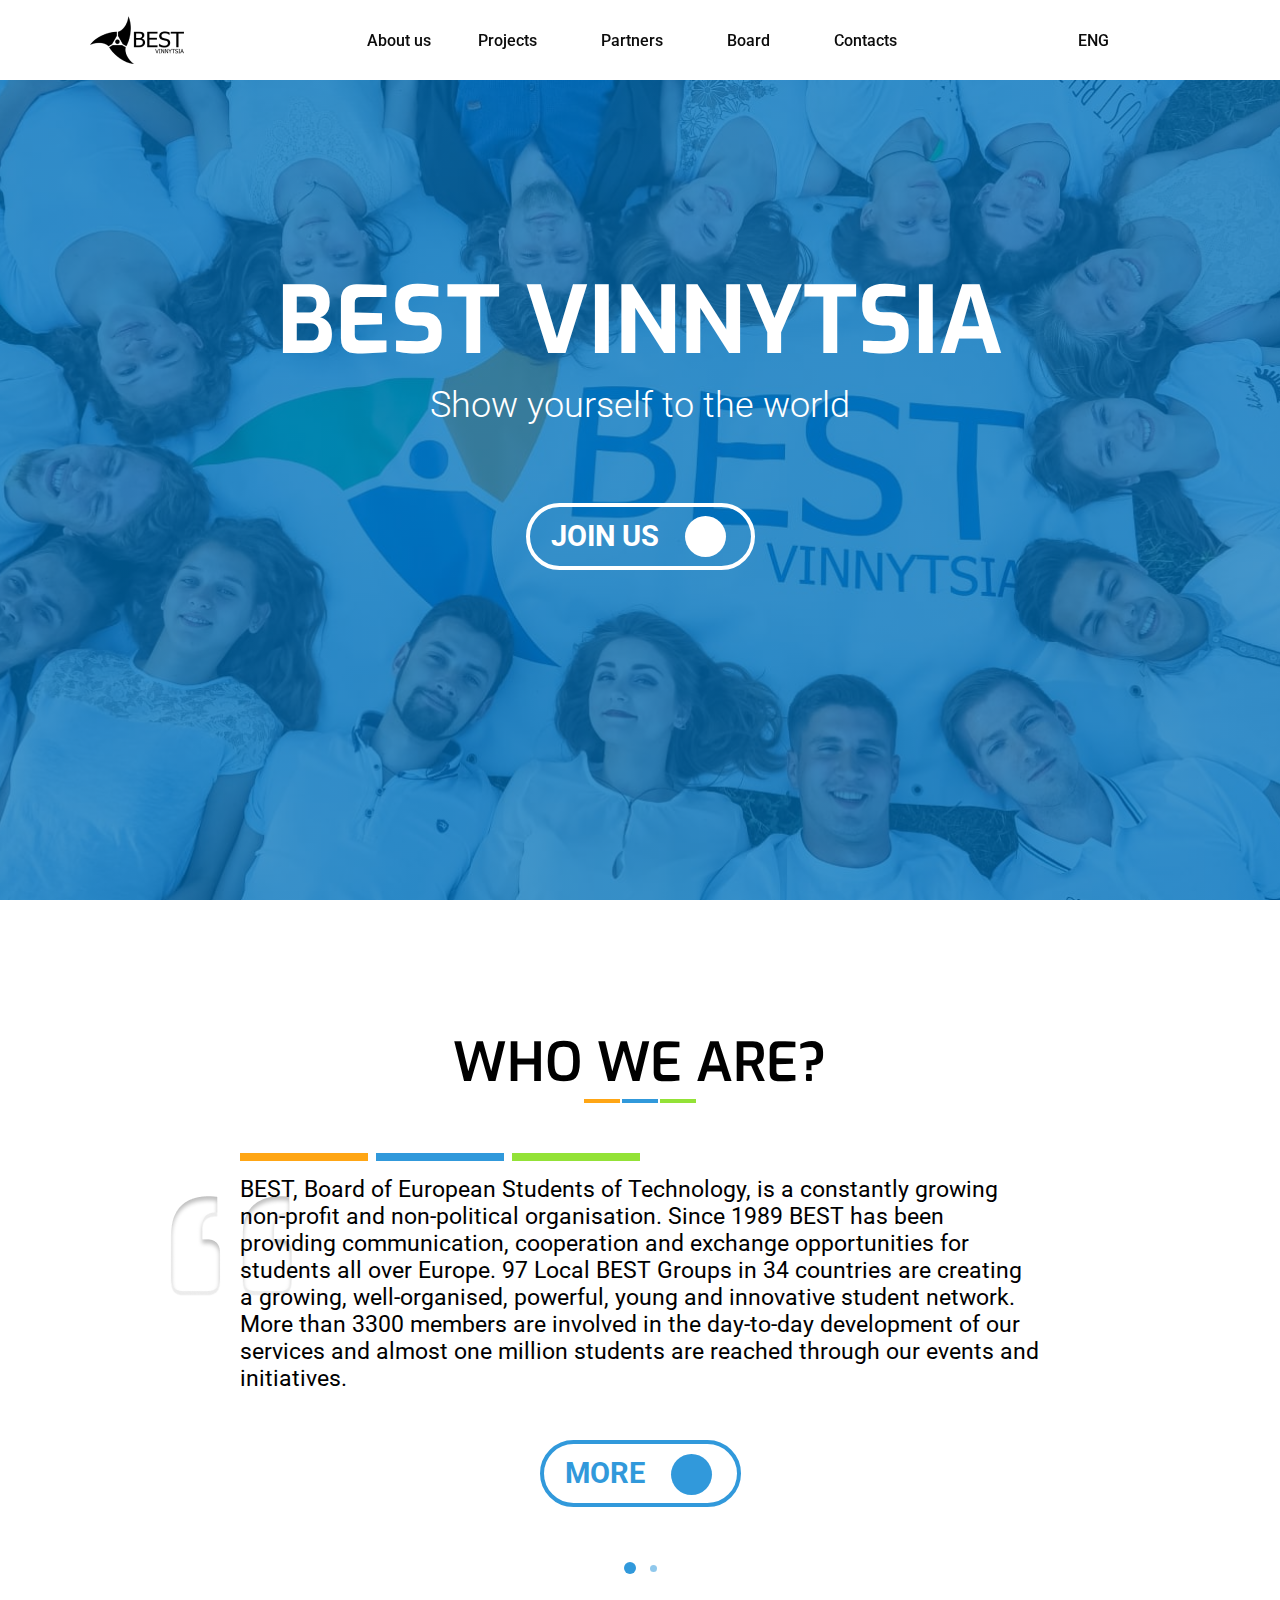
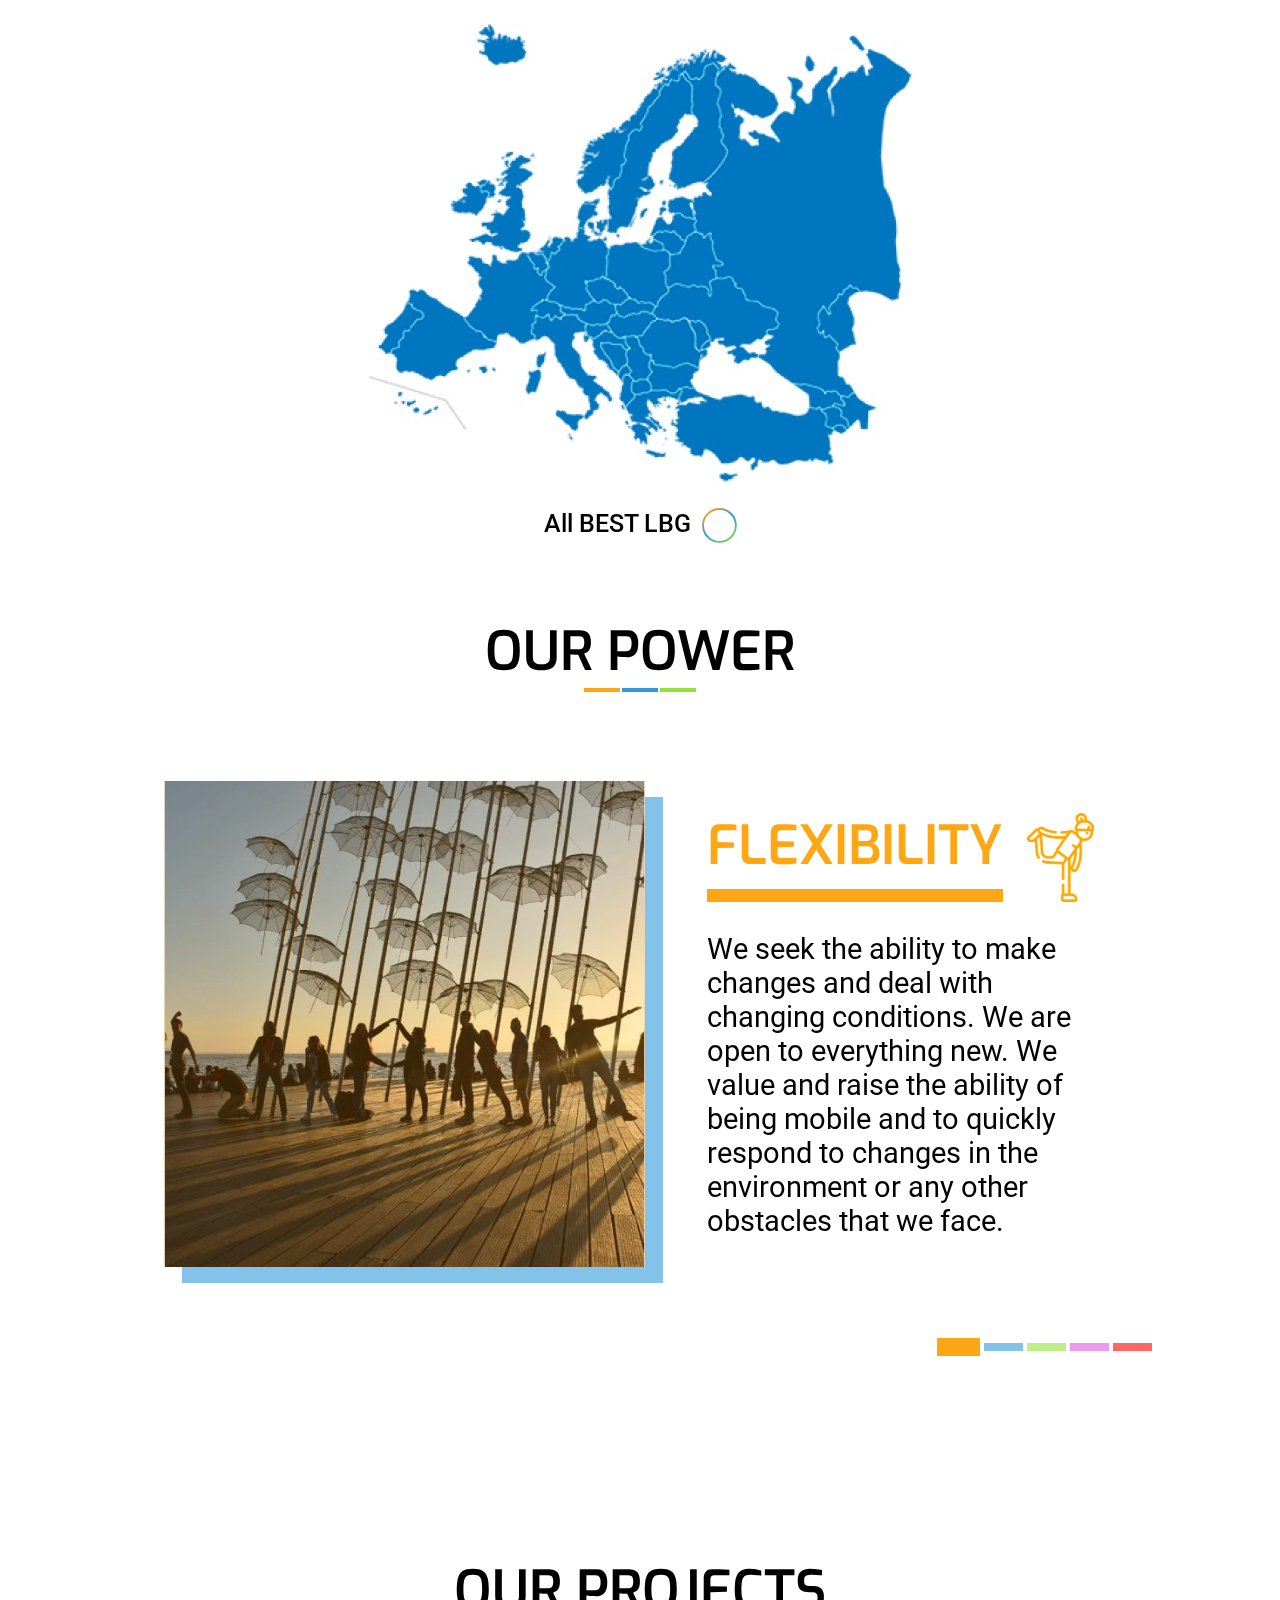
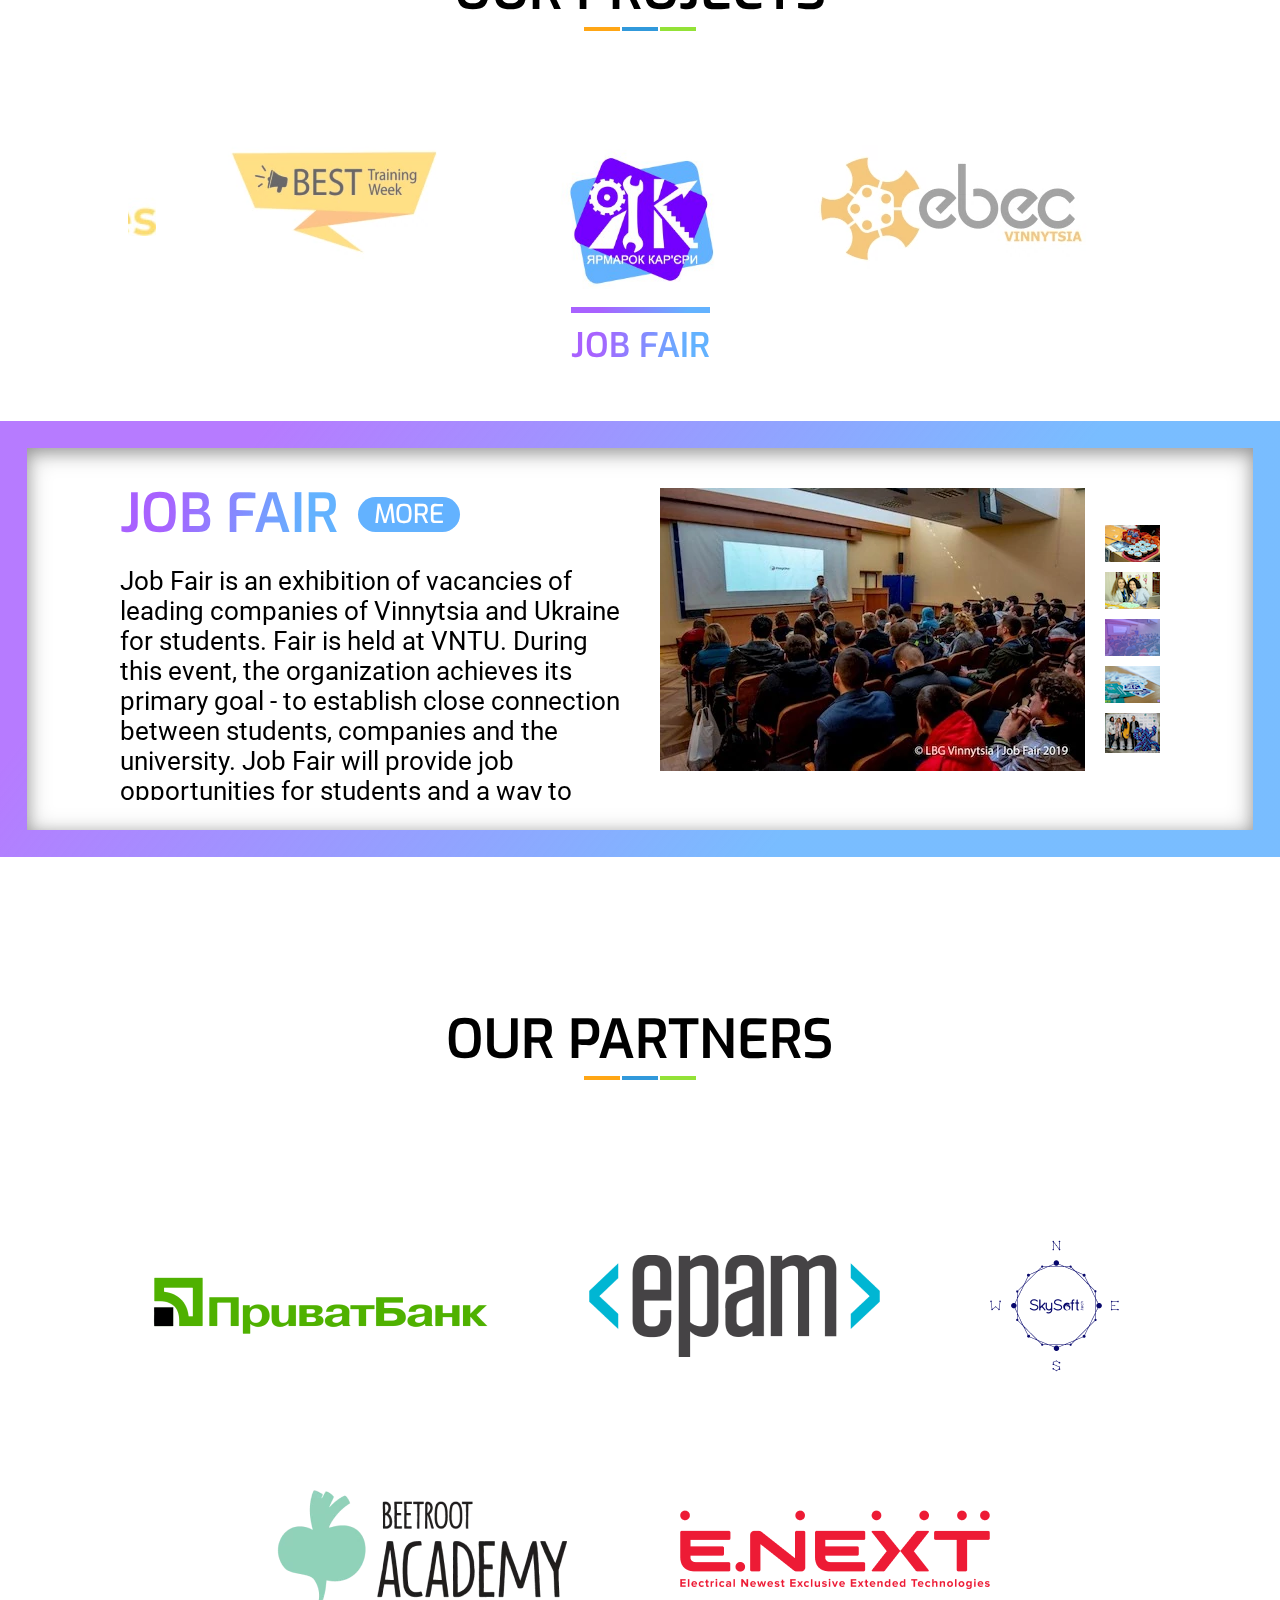
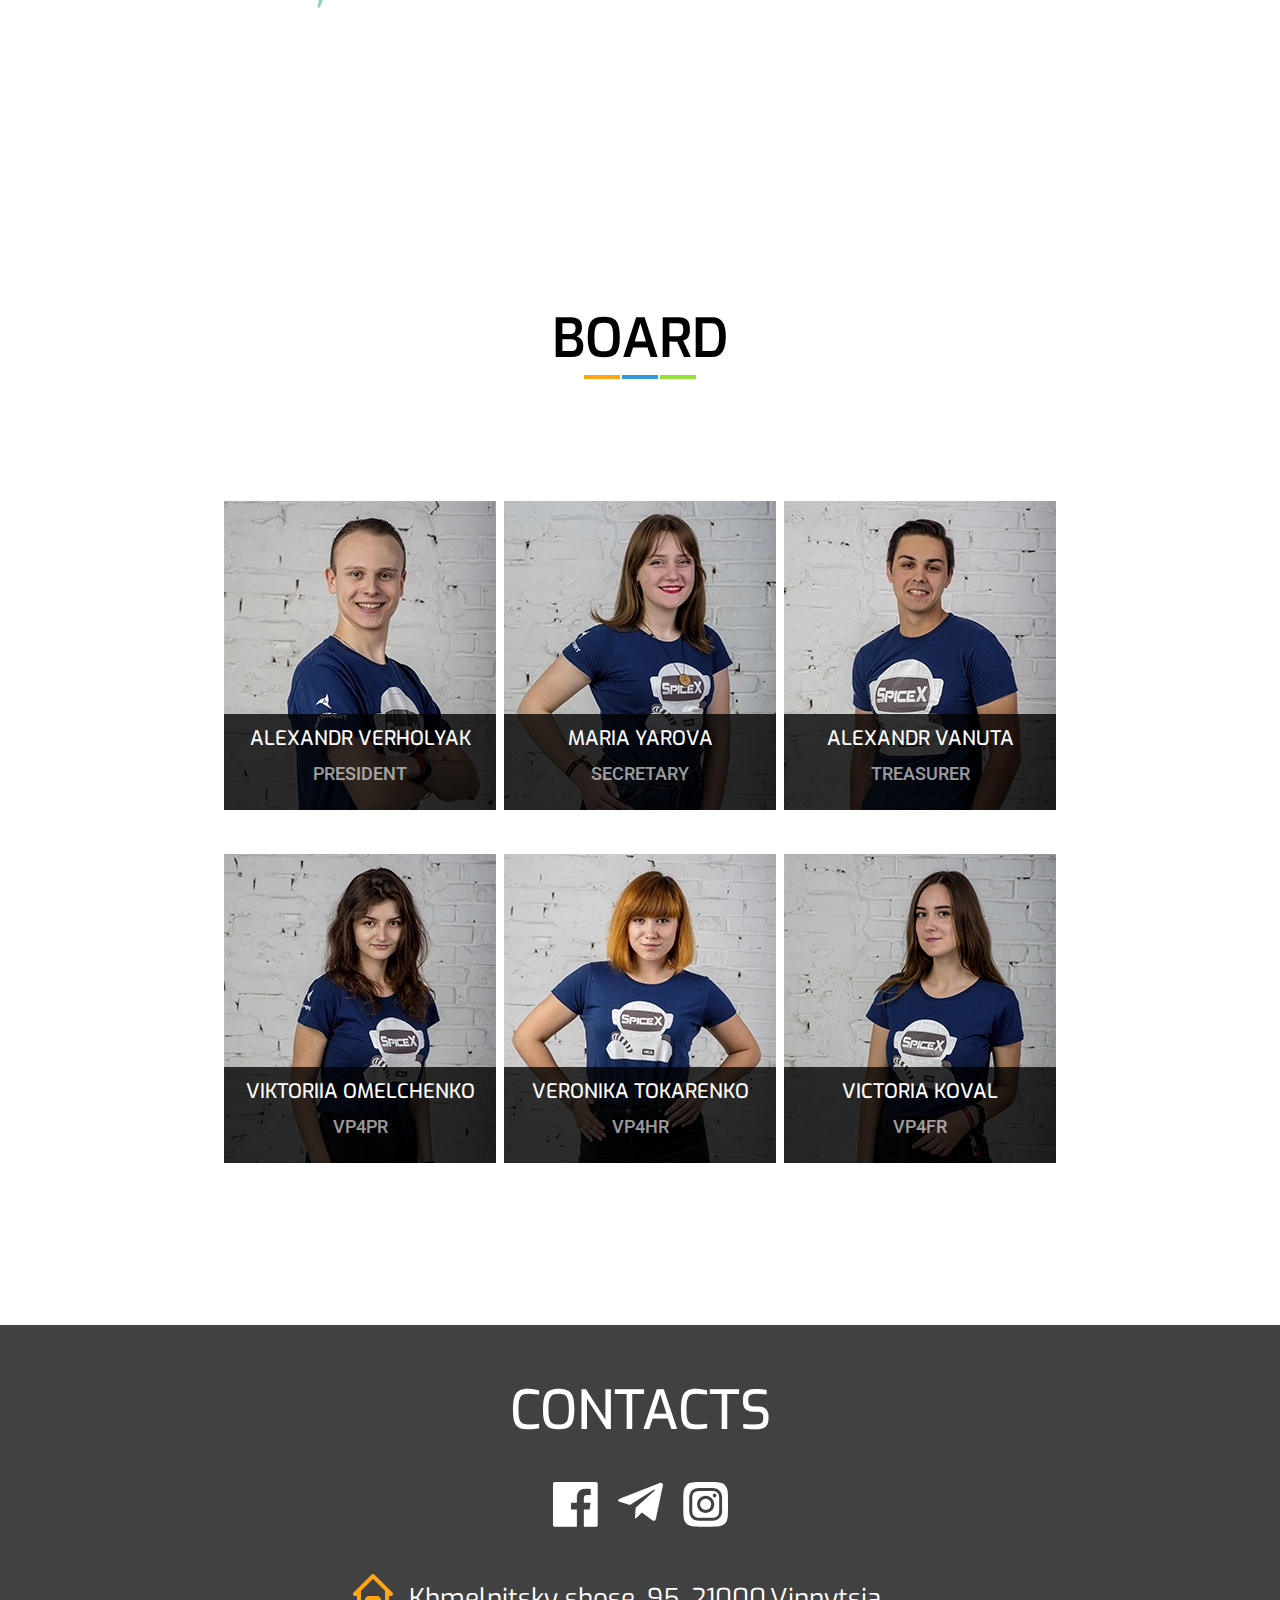
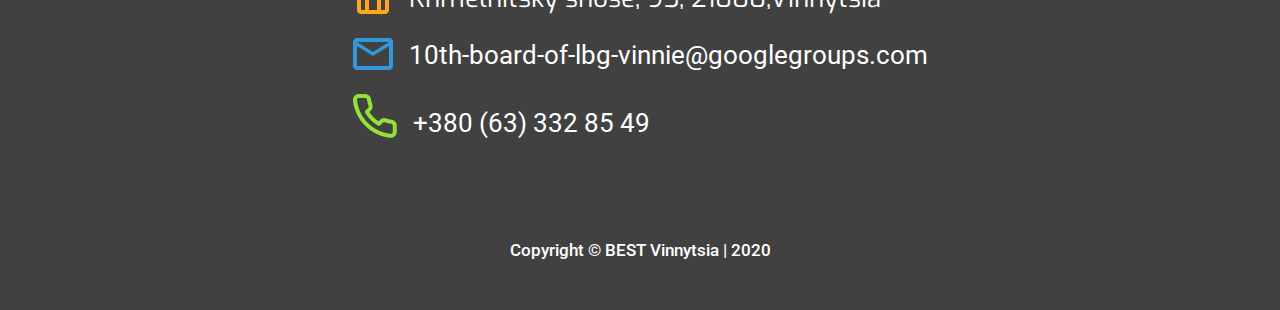
==== index.html @ 7f61ca84 "google analytics" ====
<!DOCTYPE html>
<html lang="en">
<head>
    <!-- Global site tag (gtag.js) - Google Analytics -->
    <script async src="https://www.googletagmanager.com/gtag/js?id=G-MCT5NMMNEW"></script>
    <script>
        window.dataLayer = window.dataLayer || [];
        function gtag(){dataLayer.push(arguments);}
        gtag('js', new Date());

        gtag('config', 'G-MCT5NMMNEW');
    </script>
    <meta charset="UTF-8">
    <title>Local BEST Group Vinnytsia</title>
    <meta name="viewport" content="width=device-width,minimum-scale=1,initial-scale=1">
    <link rel="shortcut icon" type="img/png" href="img/favicon.png">
    <link rel="stylesheet" href="https://fonts.googleapis.com/css?family=Exo:400,500|Roboto:300,400,500,700&display=swap">
    <link rel="stylesheet" href="icofont/icofont.min.css" >
    <link rel="stylesheet" href="/style/zero.css" >
    <link rel="stylesheet" href="style/sliders.css">
    <link rel="stylesheet"  href="style/style.css" >
    <link rel="stylesheet" href="style/adaptive.css" >

<!--    <meta name="description" content="Описание страницы сайта." />-->
    <meta name="google-site-verification" content="AdBxOo7-puYu2CfsikaD0Ww2wcF_Z2gr5C5wDrL-Y14"/>
<!--    <meta name="viewport" content="width=device-width, initial-scale=1.0">-->
</head>
<body>
<header class="header" >
    <div class="container">
        <div class="header__top" >
            <div class="logo"><a href="/">
                <img class="logo-img" src="img/best-logo-bw.png" alt="BEST logo"></a></div>
            <ul class="menu ">
<!--                <li class="menu__item"><a class="menu__link" href="#">Home</a></li>-->
                <li class="menu__item"><a class="menu__link" href="#aboutUs">About us</a></li>
                <li class="menu__item hover-dd">
                    <a class="menu__link " href="#projects">Projects</a>
                    <span class="mobile-dd hidden dd-btnDvn1 ">&#xea67;</span>
                    <span class="mobile-dd_active hidden dd-btnTop1">&#xea6a;</span>
                    <ul class="dd-menu projects close">
                                                <li class="dd-menu__bridge"></li>
                        <li class="dd-menu__item"><a class="dd-menu__link" target="_blank"
                                                     href="http://ebecvinnytsia.dx.am/">EBEC</a></li>
                        <li class="dd-menu__item"><a class="dd-menu__link" target="_blank" href="#">JOB FAIR</a></li>
                        <li class="dd-menu__item"><a class="dd-menu__link" target="_blank"
                                                     href="https://lessgrits.github.io/it-revolution/">IT-REVOLUTION</a>
                        </li>
                        <li class="dd-menu__item"><a class="dd-menu__link" target="_blank"
                                                     href="https://lessgrits.github.io/sc2020/">BEST COURSES</a></li>
                        <li class="dd-menu__item"><a class="dd-menu__link" target="_blank" href="#">BTW</a></li>
                    </ul>
                </li>
                <li class="menu__item"><a class="menu__link" href="#partners">Partners</a></li>
                <li class="menu__item"><a class="menu__link" href="#board">Board</a></li>
                <li class="menu__item"><a class="menu__link" href="#contacts">Contacts</a></li>
                <li class=" menu__btn">
                    <a class="menu__link" id="menu-icon" href="javascript:void(0)">
                        <div id="nav-icon1">
                            <span></span>
                            <span></span>
                            <span></span>
                        </div>
                    </a>
                </li>
                <li class="menu__item change-lang hover-dd">
                    <p class="lang menu__link ">eng
                        <span class="mobile-dd hidden dd-btnDvn2 ">&#xea67;</span>
                        <span class="mobile-dd_active hidden dd-btnTop2">&#xea6a;</span></p>

                    <ul class="dd-menu close languages">
                        <li class="dd-menu__bridge"></li>
                        <!--                        <li class="dd-menu__item"><a href="#" class="dd-menu__link">ENGLISH</a></li>-->
                        <li class="dd-menu__item"><a href="#" class="dd-menu__link">УКРАЇНСЬКА</a></li>
                    </ul>
                </li>
            </ul>
        </div>
        <div class="header-body">
            <div class="header-overlay"></div>
            <h1 class="header-body__title">BEST VINNYTSIA</h1>
            <p class="header-body__sub-title">Show yourself to the world</p>
            <a href="https://forms.gle/z7jNuXdatAYKn1cX7" target="_blank" class="main-btn">Join us</a>
            <div class="header-body__arrow"><a href="#aboutUs"><i class="icofont-simple-down"></i></a></div>
        </div>
    </div>
</header>
<main class="main">
    <div class="container">
        <section class="about-us" id="aboutUs">
            <div class="section-top">
                <h2 class="section-header">WHO WE ARE?</h2>
                <div class="section-before">
                    <div class="section-before__orange"></div>
                    <div class="section-before__blue"></div>
                    <div class="section-before__green"></div>
                </div>
            </div>
            <div class="section-body">
                <div class="section-description">
                    <div class="section-before">
                        <div class="section-before__orange"></div>
                        <div class="section-before__blue"></div>
                        <div class="section-before__green"></div>
                    </div>
                    <p class="section-text">
                        BEST, Board of European Students of Technology, is a constantly growing non-profit and
                        non-political organisation. Since 1989 BEST has been providing communication, cooperation and
                        exchange opportunities for students all over Europe.
                        97 Local BEST Groups in 34 countries are creating a growing, well-organised, powerful, young and
                        innovative student network. More than 3300 members are involved in the day-to-day development of
                        our services and almost one million students are reached through our events and initiatives.
                    </p>
                    <a href="https://www.best.eu.org/index.jsp" target="_blank" class="main-btn">more</a>
                </div>
                <div class="two-slide-slider">
                    <div class="two-slide-slider__slide map-slide">
                        <div class="checkbox">
                            <input type="checkbox" id="all">
                            <label class="all" for="all">All BEST LBG</label>
                            <input type="checkbox" id="vinny">
                            <label class="vinny hidden" for="vinny">Vinnie LBG</label>
                        </div>
                        <img src="img/map1.jpg" alt="" id="map" class="two-slide-slider__empty-map">
                    </div>
                    <div class="two-slide-slider__slide">
                        <div class="data-list">
                            <div class="data-list__item">
                                <div class="data-list__photo-overlay">
                                    <img src="img/about-us-icon1.svg" alt="countries icon" class="data-list__icon">
                                </div>
                                <p class="data-list__value">34 <br> Countries</p>
                            </div>
                            <div class="data-list__item">
                                <div class="data-list__photo-overlay">
                                    <img src="img/about-us-icon2.svg" alt="members icon" class="data-list__icon">
                                </div>
                                <p class="data-list__value">3,300 + <br> Active Members</p>
                            </div>
                            <div class="data-list__item">
                                <div class="data-list__photo-overlay">
                                    <img src="img/about-us-icon3.svg" alt="local groups icon" class="data-list__icon">
                                </div>
                                <p class="data-list__value">97 <br> Local Groups</p>
                            </div>
                        </div>
                    </div>
                </div>
            </div>
        </section>
        <section class="our-power">
            <div class="section-top">
                <h2 class="section-header">our power</h2>
                <div class="section-before">
                    <div class="section-before__orange"></div>
                    <div class="section-before__blue"></div>
                    <div class="section-before__green"></div>
                </div>
            </div>
            <div class="section-body">
                <div class="power-slider">
                    <div class="power-slide">
                        <div class="power-slide__photo">
                            <picture>
                                <source type="image/webp"  srcset="img/power1.webp">
                                <source type="image/jpg"   srcset="img/power1.jpg">
                                <img src="img/power1.jpg" alt="flexibility photo">
                            </picture>
                            <div class="img-overlay"></div>
                        </div>
                        <div class="power-slide__content">
                            <h3 class="power-slide__title ">FLEXIBILITY</h3>
                            <p class="power-slide__text "> We seek the ability to make changes and deal with changing
                                conditions.
                                We are open to everything new. We value and raise the ability of being mobile and to
                                quickly respond to changes in the environment or any other obstacles that we face.</p>
                        </div>
                    </div>
                    <div class="power-slide">
                        <div class="power-slide__photo">
                            <picture>
                                <source type="image/webp"  srcset="img/power2.webp">
                                <source type="image/jpg"   srcset="img/power2.jpg">
                                <img src="img/power2.jpg" alt="flexibility photo">
                            </picture>
                            <div class="img-overlay"></div>
                        </div>
                        <div class="power-slide__content">
                            <h3 class="power-slide__title ">FRIENDSHIP </h3>
                            <p class="power-slide__text ">We build good relationships in which people help, support and
                                care for one another.
                                We value good personal relations and teamwork. We focus on each person involved in our
                                activities and in this way we create synergy.</p>
                        </div>
                    </div>
                    <div class="power-slide">
                        <div class="power-slide__photo">
                            <picture>
                                <source type="image/webp"  srcset="img/power3.webp">
                                <source type="image/jpg"   srcset="img/power3.jpg">
                                <img src="img/power3.jpg" alt="flexibility photo">
                            </picture>
                            <div class="img-overlay"></div>
                        </div>
                        <div class="power-slide__content">
                            <h3 class="power-slide__title ">FUN</h3>
                            <p class="power-slide__text "> We enjoy everything we do.
                                We value positive emotions of the people involved in our actions. We strive to make our
                                activities enjoyable to everybody who is connected to them. We act with passion and
                                strive to share this passion with people around us.</p>
                        </div>
                    </div>
                    <div class="power-slide">
                        <div class="power-slide__photo">
                            <picture>
                                <source type="image/webp"  srcset="img/power4.webp">
                                <source type="image/jpg"   srcset="img/power4.jpg">
                                <img src="img/power4.jpg" alt="flexibility photo">
                            </picture>
                            <div class="img-overlay"></div>
                        </div>
                        <div class="power-slide__content">
                            <h3 class="power-slide__title ">IMPROVEMENT </h3>
                            <p class="power-slide__text ">We strive to continuously improve the standards in everything
                                we do.
                                We use all our creativity to enhance the way we work. This is to guarantee constant
                                development of our actions.</p>
                        </div>
                    </div>
                    <div class="power-slide">
                        <div class="power-slide__photo">
                            <picture>
                                <source type="image/webp"  srcset="img/power5.webp">
                                <source type="image/jpg"   srcset="img/power5.jpg">
                                <img src="img/power5.jpg" alt="flexibility photo">
                            </picture>
                            <div class="img-overlay"></div>
                        </div>
                        <div class="power-slide__content">
                            <h3 class="power-slide__title ">LEARNING</h3>
                            <p class="power-slide__text ">We gain skills and understanding through experience.
                                We value everything we learn through the experience of being involved in our activities
                                and we strive to learn as much as possible from every aspect of our work. We value
                                personal development and strive for an open learning community, where we have the
                                freedom to share and develop ideas.</p>
                        </div>
                    </div>
                </div>
            </div>
        </section>
        <section id="projects" class="projects">
            <div class="section-top">
                <h2 class="section-header">our projects</h2>
                <div class="section-before">
                    <div class="section-before__orange"></div>
                    <div class="section-before__blue"></div>
                    <div class="section-before__green"></div>
                </div>
            </div>
            <div class="projects-logo-slider">
                <div class="project-logo-item jf">
                    <img src="img/project-logo2.jpg" alt="" class="project-logo">
                    <h3 class="project-name">JOB FAIR </h3>
                </div>
                <div class="project-logo-item ebec">
                    <picture>
                        <source type="image/webp"  srcset="img/project-logo1.webp">
                        <source type="image/jpg"   srcset="img/project-logo1.jpg">
                        <img src="img/project-logo1.jpg" alt="" class="project-logo">
                    </picture>
                    <h3 class="project-name">EBEC VINNYTSIA</h3>
                </div>
                <div class="project-logo-item ir">
                    <picture>
                        <source type="image/webp"  srcset="img/project-logo3.webp">
                        <source type="image/jpg"   srcset="img/project-logo3.jpg">
                        <img src="img/project-logo3.jpg" alt="" class="project-logo">
                    </picture>
                    <h3 class="project-name">IT-REVOLUTION</h3>
                </div>
                <div class="project-logo-item sc">
                    <img src="img/project-logo4.jpg" alt="" class="project-logo">
                    <h3 class="project-name">BEST COURSES </h3>
                </div>
                <div class="project-logo-item btw">
                    <picture>
                        <source type="image/webp"  srcset="img/project-logo5.webp">
                        <source type="image/jpg"   srcset="img/project-logo5.jpg">
                        <img src="img/project-logo5.jpg" alt="" class="project-logo">
                    </picture>
                    <h3 class="project-name">BEST TRAINING <br> WEEK</h3>
                </div>
            </div>
            <div class="current-projects-slider">
                <div class="current-project jf">
                    <div class="current-project__content">
                        <div class="project-data">
                            <div class="project-data__top">
                                <h3 class="project-title">JOB FAIR</h3>
                                <a href="#" target="_blank" class="project-btn">MORE</a>
                            </div>
                            <p class="project-data__text">
                                Job Fair is an exhibition of vacancies of leading companies of Vinnytsia and Ukraine for
                                students. Fair is held at VNTU. During this event, the organization achieves its primary
                                goal - to establish close connection between students, companies and the university. Job
                                Fair will provide job opportunities for students and a way to find young professionals
                                for companies.
                            </p>
                        </div>
                        <div class="project-photo-slider">
                            <div class="project-main-photo">
                                <div class="project-main-photo__item">
                                    <picture>
                                        <source type="image/webp"  srcset="img/projects/jf1.webp">
                                        <source type="image/jpg"   srcset="img/projects/jf1.jpg">
                                        <img src="img/projects/jf1.jpg" alt="">
                                    </picture>
                                </div>
                                <div class="project-main-photo__item">
                                    <picture>
                                        <source type="image/webp"  srcset="img/projects/jf2.webp">
                                        <source type="image/jpg"   srcset="img/projects/jf2.jpg">
                                        <img src="img/projects/jf2.jpg" alt="">
                                    </picture>
                                </div>
                                <div class="project-main-photo__item">
                                    <picture>
                                        <source type="image/webp"  srcset="img/projects/jf3.webp">
                                        <source type="image/jpg"   srcset="img/projects/jf3.jpg">
                                        <img src="img/projects/jf3.jpg" alt="">
                                    </picture>
                                </div>
                                <div class="project-main-photo__item">
                                    <picture>
                                        <source type="image/webp"  srcset="img/projects/jf4.webp">
                                        <source type="image/jpg"   srcset="img/projects/jf4.jpg">
                                        <img src="img/projects/jf4.jpg" alt="">
                                    </picture>
                                </div>
                                <div class="project-main-photo__item">
                                    <picture>
                                        <source type="image/webp"  srcset="img/projects/jf5.webp">
                                        <source type="image/jpg"   srcset="img/projects/jf5.jpg">
                                        <img src="img/projects/jf5.jpg" alt="">
                                    </picture>
                                </div>
                                <div class="project-main-photo__item">
                                    <picture>
                                        <source type="image/webp"  srcset="img/projects/jf6.webp">
                                        <source type="image/jpg"   srcset="img/projects/jf6.jpg">
                                        <img src="img/projects/jf6.jpg" alt="">
                                    </picture>
                                </div>
                            </div>
                            <div class="project-photo-nav">
                                <div class="project-photo-nav__item">
                                    <img src="img/projects/small/jf1.jpg" alt="">
                                    <div class="overlay-photo"></div>
                                </div>
                                <div class="project-photo-nav__item">
                                    <img src="img/projects/small/jf2.jpg" alt="">

                                    <div class="overlay-photo"></div>
                                </div>
                                <div class="project-photo-nav__item">
                                    <img src="img/projects/small/jf3.jpg" alt="">
                                    <div class="overlay-photo"></div>
                                </div>
                                <div class="project-photo-nav__item">
                                    <img src="img/projects/small/jf4.jpg" alt="">

                                    <div class="overlay-photo"></div>
                                </div>
                                <div class="project-photo-nav__item">
                                    <img src="img/projects/small/jf5.jpg" alt="">

                                    <div class="overlay-photo"></div>
                                </div>
                                <div class="project-photo-nav__item">
                                    <img src="img/projects/small/jf6.jpg" alt="">

                                    <div class="overlay-photo"></div>
                                </div>
                            </div>
                        </div>
                    </div>
                </div>
                <div class="current-project ebec">
                    <div class="current-project__content">
                        <div class="project-data">
                            <div class="project-data__top">
                                <h3 class="project-title">EBEC</h3>
                                <a href="http://ebecvinnytsia.dx.am/" target="_blank" class="project-btn">MORE</a>
                            </div>
                            <p class="project-data__text">
                                EBEC (European BEST Engineering Competition) is a competition between students of
                                European technical universities. The main purpose of the competition is to promote
                                engineering thought by creating favorable conditions for it to appear and develop. That
                                is why competitive atmosphere for participants' ideas is created. In such way efficient
                                and creative solutions of problems are born. In addition, the organization provides
                                students with the opportunity to develop and implement their ideas through collaboration
                                with companies and communication with the European educational community.</p>
                        </div>
                        <div class="project-photo-slider">
                            <div class="project-main-photo">
                                <div class="project-main-photo__item">
                                    <picture>
                                        <source type="image/webp"  srcset="img/projects/ebec1.webp">
                                        <source type="image/jpg"   srcset="img/projects/ebec1.jpg">
                                        <img src="img/projects/ebec1.jpg" alt="">
                                    </picture>
                                </div>
                                <div class="project-main-photo__item">
                                    <picture>
                                        <source type="image/webp"  srcset="img/projects/ebec2.webp">
                                        <source type="image/jpg"   srcset="img/projects/ebec2.jpg">
                                        <img src="img/projects/ebec2.jpg" alt="">
                                    </picture>
                                </div>
                                <div class="project-main-photo__item">
                                    <picture>
                                        <source type="image/webp"  srcset="img/projects/ebec3.webp">
                                        <source type="image/jpg"   srcset="img/projects/ebec3.jpg">
                                        <img src="img/projects/ebec3.jpg" alt="">
                                    </picture>
                                </div>
                                <div class="project-main-photo__item">
                                    <picture>
                                        <source type="image/webp"  srcset="img/projects/ebec4.webp">
                                        <source type="image/jpg"   srcset="img/projects/ebec4.jpg">
                                        <img src="img/projects/ebec4.jpg" alt="">
                                    </picture>
                                </div>
                                <div class="project-main-photo__item">
                                    <picture>
                                        <source type="image/webp"  srcset="img/projects/ebec5.webp">
                                        <source type="image/jpg"   srcset="img/projects/ebec5.jpg">
                                        <img src="img/projects/ebec5.jpg" alt="">
                                    </picture>
                                </div>
                                <div class="project-main-photo__item">
                                    <picture>
                                        <source type="image/webp"  srcset="img/projects/ebec6.webp">
                                        <source type="image/jpg"   srcset="img/projects/ebec6.jpg">
                                        <img src="img/projects/ebec6.jpg" alt="">
                                    </picture>
                                </div>
                            </div>
                            <div class="project-photo-nav">
                                <div class="project-photo-nav__item">
                                    <img data-lazy="img/projects/small/ebec1.jpg" alt="">
                                    <div class="overlay-photo"></div>
                                </div>
                                <div class="project-photo-nav__item">
                                    <img data-lazy="img/projects/small/ebec2.jpg" alt="">
                                    <div class="overlay-photo"></div>
                                </div>
                                <div class="project-photo-nav__item">
                                    <img data-lazy="img/projects/small/ebec3.jpg" alt="">
                                    <div class="overlay-photo"></div>
                                </div>
                                <div class="project-photo-nav__item">
                                    <img data-lazy="img/projects/small/ebec4.jpg" alt="">
                                    <div class="overlay-photo"></div>
                                </div>
                                <div class="project-photo-nav__item">
                                    <img data-lazy="img/projects/small/ebec5.jpg" alt="">
                                    <div class="overlay-photo"></div>
                                </div>
                                <div class="project-photo-nav__item">
                                    <img data-lazy="img/projects/small/ebec6.jpg" alt="">
                                    <div class="overlay-photo"></div>
                                </div>
                            </div>
                        </div>
                    </div>
                </div>
                <div class="current-project ir">
                    <div class="current-project__content">
                        <div class="project-data">
                            <div class="project-data__top">
                                <h3 class="project-title">IT-REVOLUTION</h3>
                                <a href="https://lessgrits.github.io/it-revolution/" target="_blank"
                                   class="project-btn">MORE</a>
                            </div>
                            <p class="project-data__text">
                                IT-Revolution is a free programming competition in a format of hackathon. The
                                competitions of this format are intended to unveil the skills of students, as well as to
                                show their potential not only to themselves, but also to the partners of the event -
                                leading IT companies, which are interested in employment of students, who will be able
                                to show themselves and their abilities. Participants also receive delicious lunches,
                                prizes and interesting lectures from companies.
                            </p>
                        </div>
                        <div class="project-photo-slider">
                            <div class="project-main-photo">
                                <div class="project-main-photo__item">
                                    <picture>
                                        <source type="image/webp"  srcset="img/projects/ir1.webp">
                                        <source type="image/jpg"   srcset="img/projects/ir1.jpg">
                                        <img src="img/projects/ir1.jpg" alt="">
                                    </picture>
                                </div>
                                <div class="project-main-photo__item">
                                    <picture>
                                        <source type="image/webp"  srcset="img/projects/ir2.webp">
                                        <source type="image/jpg"   srcset="img/projects/ir2.jpg">
                                        <img src="img/projects/ir2.jpg" alt="">
                                    </picture>
                                </div>
                                <div class="project-main-photo__item">
                                    <picture>
                                        <source type="image/webp"  srcset="img/projects/ir3.webp">
                                        <source type="image/jpg"   srcset="img/projects/ir3.jpg">
                                        <img src="img/projects/ir3.jpg" alt="">
                                    </picture>
                                </div>
                                <div class="project-main-photo__item">
                                    <picture>
                                        <source type="image/webp"  srcset="img/projects/ir4.webp">
                                        <source type="image/jpg"   srcset="img/projects/ir4.jpg">
                                        <img src="img/projects/ir4.jpg" alt="">
                                    </picture>
                                </div>
                                <div class="project-main-photo__item">
                                    <picture>
                                        <source type="image/webp"  srcset="img/projects/ir5.webp">
                                        <source type="image/jpg"   srcset="img/projects/ir5.jpg">
                                        <img src="img/projects/ir5.jpg" alt="">
                                    </picture>
                                </div>
                                <div class="project-main-photo__item">
                                    <picture>
                                        <source type="image/webp"  srcset="img/projects/ir6.webp">
                                        <source type="image/jpg"   srcset="img/projects/ir6.jpg">
                                        <img src="img/projects/ir6.jpg" alt="">
                                    </picture>
                                </div>
                            </div>
                            <div class="project-photo-nav">
                                <div class="project-photo-nav__item">
                                    <img data-lazy="img/projects/small/ir1.jpg" alt="">
                                    <div class="overlay-photo"></div>
                                </div>
                                <div class="project-photo-nav__item">
                                    <img data-lazy="img/projects/small/ir2.jpg" alt="">
                                    <div class="overlay-photo"></div>
                                </div>
                                <div class="project-photo-nav__item">
                                    <img data-lazy="img/projects/small/ir3.jpg" alt="">
                                    <div class="overlay-photo"></div>
                                </div>
                                <div class="project-photo-nav__item">
                                    <img data-lazy="img/projects/small/ir4.jpg" alt="">

                                    <div class="overlay-photo"></div>
                                </div>
                                <div class="project-photo-nav__item">
                                    <img data-lazy="img/projects/small/ir5.jpg" alt="">
                                    <div class="overlay-photo"></div>
                                </div>
                                <div class="project-photo-nav__item">
                                    <img data-lazy="img/projects/small/ir6.jpg" alt="">
                                    <div class="overlay-photo"></div>
                                </div>
                            </div>
                        </div>
                    </div>
                </div>
                <div class="current-project sc">
                    <div class="current-project__content">
                        <div class="project-data">
                            <div class="project-data__top">
                                <h3 class="project-title">BEST COURSES</h3>
                                <a href="https://lessgrits.github.io/sc2020/" target="_blank"
                                   class="project-btn">MORE</a>
                            </div>
                            <p class="project-data__text">
                                A BEST Course is an optimised event and should fulfill these general criteria: provide
                                new knowledge or skills for participants, being taught by professional people.Throughout
                                the whole year BEST organises different activities where students of technology from
                                member universities get the chance to complement their fields of study, discuss
                                educational matters, learn and take their first steps into an international career,
                                increase their international experience, set up contacts, improve their English level
                                and have fun. Each BEST event is attended by 20-30 engineering and technology students
                                like you, who have something in common: they want to live a unique experience, different
                                from day-to-day school life!
                            </p>
                        </div>
                        <div class="project-photo-slider">
                            <div class="project-main-photo">
                                <div class="project-main-photo__item">
                                    <picture>
                                        <source type="image/webp"  srcset="img/projects/sc1.webp">
                                        <source type="image/jpg"   srcset="img/projects/sc1.jpg">
                                        <img src="img/projects/sc1.jpg" alt="">
                                    </picture>
                                </div>
                                <div class="project-main-photo__item">
                                    <picture>
                                        <source type="image/webp"  srcset="img/projects/sc2.webp">
                                        <source type="image/jpg"   srcset="img/projects/sc2.jpg">
                                        <img src="img/projects/sc2.jpg" alt="">
                                    </picture>
                                </div>
                                <div class="project-main-photo__item">
                                    <picture>
                                        <source type="image/webp"  srcset="img/projects/sc3.webp">
                                        <source type="image/jpg"   srcset="img/projects/sc3.jpg">
                                        <img src="img/projects/sc3.jpg" alt="">
                                    </picture>
                                </div>
                                <div class="project-main-photo__item">
                                    <picture>
                                        <source type="image/webp"  srcset="img/projects/sc4.webp">
                                        <source type="image/jpg"   srcset="img/projects/sc4.jpg">
                                        <img src="img/projects/sc4.jpg" alt="">
                                    </picture>
                                </div>
                                <div class="project-main-photo__item">
                                    <picture>
                                        <source type="image/webp"  srcset="img/projects/sc5.webp">
                                        <source type="image/jpg"   srcset="img/projects/sc5.jpg">
                                        <img src="img/projects/sc5.jpg" alt="">
                                    </picture>
                                </div>
                                <div class="project-main-photo__item">
                                    <picture>
                                        <source type="image/webp"  srcset="img/projects/sc6.webp">
                                        <source type="image/jpg"   srcset="img/projects/sc6.jpg">
                                        <img src="img/projects/sc6.jpg" alt="">
                                    </picture>
                                </div>
                            </div>
                            <div class="project-photo-nav">
                                <div class="project-photo-nav__item">
                                    <img data-lazy="img/projects/small/sc1.jpg" alt="">
                                    <div class="overlay-photo"></div>
                                </div>
                                <div class="project-photo-nav__item">
                                    <img data-lazy="img/projects/small/sc2.jpg" alt="">
                                    <div class="overlay-photo"></div>
                                </div>
                                <div class="project-photo-nav__item">
                                    <img data-lazy="img/projects/small/sc3.jpg" alt="">
                                    <div class="overlay-photo"></div>
                                </div>
                                <div class="project-photo-nav__item">
                                    <img data-lazy="img/projects/small/sc4.jpg" alt="">
                                    <div class="overlay-photo"></div>
                                </div>
                                <div class="project-photo-nav__item">
                                    <img data-lazy="img/projects/small/sc5.jpg" alt="">
                                    <div class="overlay-photo"></div>
                                </div>
                                <div class="project-photo-nav__item">
                                    <img data-lazy="img/projects/small/sc6.jpg" alt="">
                                    <div class="overlay-photo"></div>
                                </div>
                            </div>
                        </div>
                    </div>
                </div>
                <div class="current-project btw">
                    <div class="current-project__content">
                        <div class="project-data">
                            <div class="project-data__top">
                                <h3 class="project-title">BEST TRAINING <br> WEEK</h3>
                                <a href="#" class="project-btn">MORE</a>
                            </div>
                            <p class="project-data__text">
                                BEST Training Week is an educational and training event that gives the opportunity to
                                experience a modern style of learning based on human experience. In addition to
                                receiving new information, participants can develop new skills by putting it into
                                practice.
                            </p>
                        </div>
                        <div class="project-photo-slider">
                            <div class="project-main-photo">
                                <div class="project-main-photo__item">
                                    <picture>
                                        <source type="image/webp"  srcset="img/projects/btw1.webp">
                                        <source type="image/jpg"   srcset="img/projects/btw1.jpg">
                                        <img src="img/projects/btw1.jpg" alt="">
                                    </picture>
                                </div>
                                <div class="project-main-photo__item">
                                    <picture>
                                        <source type="image/webp"  srcset="img/projects/btw2.webp">
                                        <source type="image/jpg"   srcset="img/projects/btw2.jpg">
                                        <img src="img/projects/btw2.jpg" alt="">
                                    </picture>
                                </div>
                                <div class="project-main-photo__item">
                                    <picture>
                                        <source type="image/webp"  srcset="img/projects/btw3.webp">
                                        <source type="image/jpg"   srcset="img/projects/btw3.jpg">
                                        <img src="img/projects/btw3.jpg" alt="">
                                    </picture>
                                </div>
                                <div class="project-main-photo__item">
                                    <picture>
                                        <source type="image/webp"  srcset="img/projects/btw4.webp">
                                        <source type="image/jpg"   srcset="img/projects/btw4.jpg">
                                        <img src="img/projects/btw4.jpg" alt="">
                                    </picture>
                                </div>
                                <div class="project-main-photo__item">
                                    <picture>
                                        <source type="image/webp"  srcset="img/projects/btw5.webp">
                                        <source type="image/jpg"   srcset="img/projects/btw5.jpg">
                                        <img src="img/projects/btw5.jpg" alt="">
                                    </picture>
                                </div>
                                <div class="project-main-photo__item">
                                    <picture>
                                        <source type="image/webp"  srcset="img/projects/btw6.webp">
                                        <source type="image/jpg"   srcset="img/projects/btw6.jpg">
                                        <img src="img/projects/btw6.jpg" alt="">
                                    </picture>
                                </div>
                            </div>
                            <div class="project-photo-nav">
                                <div class="project-photo-nav__item">
                                    <img data-lazy="img/projects/small/btw1.jpg" alt="">
                                    <div class="overlay-photo"></div>
                                </div>
                                <div class="project-photo-nav__item">
                                    <img data-lazy="img/projects/small/btw2.jpg" alt="">
                                    <div class="overlay-photo"></div>
                                </div>
                                <div class="project-photo-nav__item">
                                    <img data-lazy="img/projects/small/btw3.jpg" alt="">
                                    <div class="overlay-photo"></div>
                                </div>
                                <div class="project-photo-nav__item">
                                    <img data-lazy="img/projects/small/btw4.jpg" alt="">
                                    <div class="overlay-photo"></div>
                                </div>
                                <div class="project-photo-nav__item">
                                    <img data-lazy="img/projects/small/btw5.jpg" alt="">
                                    <div class="overlay-photo"></div>
                                </div>
                                <div class="project-photo-nav__item">
                                    <img data-lazy="img/projects/small/btw6.jpg" alt="">
                                    <div class="overlay-photo"></div>
                                </div>
                            </div>
                        </div>
                    </div>
                </div>
            </div>
        </section>
        <section id="partners" class="partners">
            <div class="section-top">
                <h2 class="section-header">OUR PARTNERS</h2>
                <div class="section-before">
                    <div class="section-before__orange"></div>
                    <div class="section-before__blue"></div>
                    <div class="section-before__green"></div>
                </div>
            </div>
            <div class="section-body">
                <div class="partners-list">
                    <div class="partner-item">
                        <a target="_blank" href="https://privatbank.ua/"><img src="img/partner1.png" alt=""></a>
                    </div>
                    <div class="partner-item">
                        <a target="_blank" href="https://www.epam-group.ru/"><img src="img/partner2.png" alt=""></a>
                    </div>
                    <div class="partner-item">
                        <a target="_blank" href="http://www.skysoft.tech/"> <img src="img/partner3.png" alt=""></a>
                    </div>
                    <div class="partner-item">
                        <a target="_blank" href="https://beetroot.academy/">
                            <picture>
                                <source type="image/webp"  srcset="img/partner4.webp">
                                <source type="image/png"   srcset="img/partner4.png">
                                <img src="img/partner4.png" alt="">
                            </picture>
                            </a>
                    </div>
                    <div class="partner-item">
                        <a target="_blank" href="https://www.enext.ua/uk/"> <img src="img/partner5.png" alt=""></a>
                    </div>
                </div>
            </div>
        </section>
        <section id="board" class="board">
            <div class="section-top">
                <h2 class="section-header">board</h2>
                <div class="section-before">
                    <div class="section-before__orange"></div>
                    <div class="section-before__blue"></div>
                    <div class="section-before__green"></div>
                </div>
                <div class="section-body">
                    <div class="board-item">
                        <picture>
                            <source type="image/webp"  srcset="img/board1.webp">
                            <source type="image/jpg"   srcset="img/board1.jpg">
                            <img src="img/board1.jpg" alt="">
                        </picture>
                        <div class="board-description">
                            <h4 class="board__name">ALEXANDR VERHOLYAK</h4>
                            <p class="board__role">President</p>
                            <a href="mailto:aleksandr.verkholiak@BEST.eu.org" target="_blank" class="board__mail">aleksandr.verkholiak@BEST.eu.org</a>
                        </div>
                    </div>
                    <div class="board-item">
                        <picture>
                            <source type="image/webp"  srcset="img/board2.webp">
                            <source type="image/jpg"   srcset="img/board2.jpg">
                            <img src="img/board2.jpg" alt="">
                        </picture>
                        <div class="board-description">
                            <h4 class="board__name">MARIA YAROVA</h4>
                            <p class="board__role">Secretary</p>
                            <a target="_blank" href="mailto:maria.yarova@BEST.eu.org" class="board__mail">maria.yarova@BEST.eu.org</a>
                        </div>
                    </div>
                    <div class="board-item">
                        <picture>
                            <source type="image/webp"  srcset="img/board3.webp">
                            <source type="image/jpg"   srcset="img/board3.jpg">
                            <img src="img/board3.jpg" alt="">
                        </picture>
                        <div class="board-description">
                            <h4 class="board__name">ALEXANDR VANUTA</h4>
                            <p class="board__role">Treasurer</p>
                            <a target="_blank" href="mailto:sasha.vaniuta@best.eu.org" class="board__mail">sasha.vaniuta@best.eu.org</a>
                        </div>
                    </div>
                    <div class="board-item">
                        <picture>
                            <source type="image/webp"  srcset="img/board4.webp">
                            <source type="image/jpg"   srcset="img/board4.jpg">
                            <img src="img/board4.jpg" alt="">
                        </picture>
                        <div class="board-description">
                            <h4 class="board__name">Viktoriia OMELCHENKO</h4>
                            <p class="board__role">VP4PR</p>
                            <a target="_blank" href="mailto:viktoriia.omelchenko@best.eu.org" class="board__mail">viktoriia.omelchenko@best.eu.org</a>
                        </div>
                    </div>
                    <div class="board-item">
                        <picture>
                            <source type="image/webp"  srcset="img/board5.webp">
                            <source type="image/jpg"   srcset="img/board5.jpg">
                            <img src="img/board5.jpg" alt="">
                        </picture>
                        <div class="board-description">
                            <h4 class="board__name">VERONIKA TOKARENKO</h4>
                            <p class="board__role">VP4HR</p>
                            <a target="_blank" href="mailto:nika.allen@best.eu.org" class="board__mail">nika.allen@best.eu.org</a>
                        </div>
                    </div>
                    <div class="board-item">
                        <img src="img/board6.jpg" alt="">
                        <div class="board-description">
                            <h4 class="board__name">VICTORIA KOVAL</h4>
                            <p class="board__role">VP4FR</p>
                            <a target="_blank" href="mailto:victoria.koval@BEST.eu.org" class="board__mail">victoria.koval@BEST.eu.org</a>
                        </div>
                    </div>
                </div>
            </div>
        </section>
    </div>
</main>
<footer class="footer" id="contacts">
    <div class="section-top">
        <h2 class="section-header">CONTACTS</h2>
        <div class="footer-social-icons">
            <a class="soc-icon" target="_blank" href="https://www.facebook.com/BestVinnytsia/">
                <svg width="45" height="45" viewBox="0 0 45 45" fill="none" xmlns="http://www.w3.org/2000/svg">
                    <path d="M42.9091 0H1.78788C0.798958 0 0 0.798958 0 1.78788V42.9091C0 43.898 0.798958 44.697 1.78788 44.697H42.9091C43.898 44.697 44.697 43.898 44.697 42.9091V1.78788C44.697 0.798958 43.898 0 42.9091 0ZM37.7466 13.0459H34.1764C31.3773 13.0459 30.8353 14.3757 30.8353 16.3312V20.6388H37.5175L36.6459 27.3825H30.8353V44.697H23.8682V27.3881H18.0408V20.6388H23.8682V15.6663C23.8682 9.89479 27.3937 6.74924 32.545 6.74924C35.0145 6.74924 37.132 6.93362 37.7522 7.01742V13.0459H37.7466Z"
                          fill="white"/>
                </svg>
            </a>
            <a class="soc-icon" target="_blank" href="https://t.me/best_vinnytsia/">
                <svg width="45" height="39" viewBox="0 0 45 39" fill="none" xmlns="http://www.w3.org/2000/svg">
                    <path d="M41.8314 1.06742L2.23844 16.4952C-0.463615 17.5919 -0.447983 19.115 1.74269 19.7942L11.9078 22.9985L35.4268 8.00394C36.5389 7.32021 37.555 7.68803 36.7198 8.43719L17.6647 25.8146H17.6602L17.6647 25.8168L16.9635 36.4044C17.9907 36.4044 18.4441 35.9283 19.0202 35.3664L23.9576 30.5149L34.2276 38.1803C36.1213 39.2341 37.4813 38.6925 37.9525 36.4089L44.6942 4.30326C45.3842 1.50744 43.6379 0.241538 41.8314 1.06742Z"
                          fill="white"/>
                </svg>
            </a>
            <a class="soc-icon" target="_blank" href="https://www.instagram.com/best_vinnytsia/">
                <svg width="45" height="45" viewBox="0 0 45 45" fill="none" xmlns="http://www.w3.org/2000/svg">
                    <path d="M22.6515 16.8061C21.5553 16.8061 20.4837 17.1311 19.5723 17.7401C18.6608 18.3491 17.9504 19.2147 17.5309 20.2275C17.1114 21.2402 17.0017 22.3546 17.2155 23.4298C17.4294 24.5049 17.9573 25.4924 18.7324 26.2676C19.5075 27.0427 20.4951 27.5706 21.5702 27.7844C22.6453 27.9983 23.7597 27.8885 24.7725 27.469C25.7852 27.0495 26.6508 26.3391 27.2598 25.4277C27.8688 24.5162 28.1939 23.4447 28.1939 22.3485C28.1939 21.6206 28.0505 20.8999 27.772 20.2275C27.4935 19.5551 27.0852 18.9441 26.5705 18.4294C26.0559 17.9147 25.4449 17.5065 24.7725 17.228C24.1 16.9494 23.3793 16.8061 22.6515 16.8061ZM44.8435 11.3307C44.8318 9.60484 44.514 7.89476 43.9049 6.27992C43.4563 5.09827 42.7622 4.02517 41.8685 3.13144C40.9748 2.2377 39.9017 1.54365 38.72 1.09508C37.1052 0.485999 35.3951 0.168197 33.6693 0.156439C30.7863 -1.49858e-07 29.9371 0 22.6515 0C15.3659 0 14.5166 -1.49858e-07 11.6337 0.156439C9.90782 0.168197 8.19774 0.485999 6.5829 1.09508C5.40125 1.54365 4.32815 2.2377 3.43442 3.13144C2.54068 4.02517 1.84663 5.09827 1.39805 6.27992C0.788977 7.89476 0.471175 9.60484 0.459418 11.3307C0.302978 14.2136 0.302979 15.0629 0.302979 22.3485C0.302979 29.6341 0.302978 30.4833 0.459418 33.3663C0.483474 35.0982 0.800845 36.8135 1.39805 38.4394C1.84464 39.6156 2.53811 40.6825 3.43177 41.5682C4.32167 42.4673 5.39707 43.1613 6.5829 43.6019C8.19774 44.211 9.90782 44.5288 11.6337 44.5405C14.5166 44.697 15.3659 44.697 22.6515 44.697C29.9371 44.697 30.7863 44.697 33.6693 44.5405C35.3951 44.5288 37.1052 44.211 38.72 43.6019C39.9059 43.1613 40.9813 42.4673 41.8712 41.5682C42.7648 40.6825 43.4583 39.6156 43.9049 38.4394C44.5134 36.8166 44.8311 35.0993 44.8435 33.3663C45 30.4833 44.9999 29.6341 44.9999 22.3485C44.9999 15.0629 45 14.2136 44.8435 11.3307ZM39.167 29.2095C39.0953 30.5886 38.8009 31.9471 38.2954 33.2322C37.8615 34.3042 37.2166 35.2781 36.3988 36.0958C35.581 36.9136 34.6072 37.5586 33.5352 37.9924C32.2379 38.4698 30.8718 38.7339 29.4901 38.7746H15.8128C14.4311 38.7339 13.0651 38.4698 11.7678 37.9924C10.6595 37.5806 9.65867 36.9236 8.8401 36.0705C8.03034 35.2687 7.40498 34.3002 7.00752 33.2322C6.52828 31.9362 6.27138 30.5686 6.24768 29.1871V22.3485V15.5098C6.27138 14.1283 6.52828 12.7607 7.00752 11.4648C7.41936 10.3565 8.07639 9.35569 8.92949 8.53712C9.73478 7.73173 10.7023 7.10703 11.7678 6.70455C13.0651 6.22719 14.4311 5.96304 15.8128 5.92235H29.4901C30.8718 5.96304 32.2379 6.22719 33.5352 6.70455C34.6434 7.11639 35.6443 7.77342 36.4628 8.62652C37.2726 9.42826 37.8979 10.3968 38.2954 11.4648C38.7728 12.7621 39.0369 14.1281 39.0776 15.5098V22.3485C39.0776 26.9523 39.234 27.4216 39.167 29.1871V29.2095ZM35.5912 12.5822C35.3251 11.8603 34.9056 11.2047 34.3616 10.6607C33.8176 10.1167 33.162 9.69715 32.4401 9.43106C31.4489 9.08747 30.4049 8.92105 29.356 8.93939H15.9469C14.8927 8.9497 13.8485 9.14642 12.8628 9.52046C12.152 9.77446 11.5034 10.1769 10.96 10.7009C10.4167 11.2249 9.99118 11.8586 9.71169 12.5598C9.38714 13.5552 9.22858 14.5971 9.24237 15.6439V29.053C9.26453 30.1061 9.46087 31.1482 9.82343 32.1371C10.0895 32.859 10.5091 33.5146 11.0531 34.0586C11.5971 34.6026 12.2527 35.0222 12.9746 35.2883C13.9281 35.6389 14.9315 35.8351 15.9469 35.8693H29.356C30.4103 35.859 31.4544 35.6623 32.4401 35.2883C33.162 35.0222 33.8176 34.6026 34.3616 34.0586C34.9056 33.5146 35.3251 32.859 35.5912 32.1371C35.9653 31.1514 36.162 30.1073 36.1723 29.053V22.3485V15.6439C36.1729 14.5886 35.9759 13.5426 35.5912 12.5598V12.5822ZM22.6515 30.8856C21.5314 30.8856 20.4223 30.6646 19.3878 30.2353C18.3533 29.806 17.4137 29.1768 16.6227 28.3838C15.8317 27.5908 15.205 26.6495 14.7784 25.6138C14.3518 24.5782 14.1337 23.4685 14.1367 22.3485C14.1367 20.6591 14.638 19.0076 15.577 17.6032C16.5161 16.1988 17.8507 15.1046 19.412 14.4591C20.9732 13.8136 22.6909 13.6459 24.3476 13.9771C26.0042 14.3083 27.5253 15.1236 28.7184 16.3198C29.9114 17.5159 30.7227 19.0392 31.0496 20.6967C31.3765 22.3542 31.2042 24.0715 30.5547 25.631C29.9051 27.1906 28.8074 28.5223 27.4005 29.4577C25.9936 30.3931 24.3409 30.89 22.6515 30.8856ZM31.5909 15.4875C31.0968 15.4352 30.6396 15.2019 30.3073 14.8326C29.9751 14.4633 29.7912 13.9841 29.7912 13.4873C29.7912 12.9905 29.9751 12.5113 30.3073 12.142C30.6396 11.7727 31.0968 11.5394 31.5909 11.4871C32.0849 11.5394 32.5421 11.7727 32.8744 12.142C33.2066 12.5113 33.3905 12.9905 33.3905 13.4873C33.3905 13.9841 33.2066 14.4633 32.8744 14.8326C32.5421 15.2019 32.0849 15.4352 31.5909 15.4875Z"
                          fill="white"/>
                </svg>
            </a>
        </div>
    </div>
    <div class="footer-data">
        <div class="footer-data__line">
            <img src="img/footer-icon1.png" alt="" class="footer-data-icon">
            <h6 class="footer-data__text">Khmelnitsky shose, 95, 21000,Vinnytsia</h6>
        </div>
        <div class="footer-data__line">
            <img src="img/footer-icon2.png" alt="" class="footer-data-icon">
            <a target="_blank" href="mailto:10th-board-of-lbg-vinnie@googlegroups.com" class="footer-data__text">
                <h6></h6>10th-board-of-lbg-vinnie@googlegroups.com</a>
        </div>
        <div class="footer-data__line">
            <img src="img/footer-icon3.png" alt="" class="footer-data-icon">
            <a href="tel:+380633328549" class="footer-data__text">+380 (63) 332 85 49</a>
        </div>
    </div>
    <p class="footer-copywriter-line">
        Copyright © BEST Vinnytsia | 2020
    </p>

</footer>


<a href="#" class="arrow hidden">
    <div class="colors">
        <div class=" line"></div>
        <div class=" line"></div>
        <div class=" line"></div>
    </div>
    <svg xmlns="http://www.w3.org/2000/svg" width="50" height="46" viewBox="0 0 50 46" fill="none">
        <path d="M49.4565 40.9191H0.543478C0.244565 40.9191 0 41.1598 0 41.4539V45.4652C0 45.7593 0.244565 46 0.543478 46H49.4565C49.7554 46 50 45.7593 50 45.4652V41.4539C50 41.1598 49.7554 40.9191 49.4565 40.9191ZM16.5082 10.5475H21.5285V33.1641C21.5285 33.4582 21.7731 33.6989 22.072 33.6989H26.1481C26.447 33.6989 26.6916 33.4582 26.6916 33.1641V10.5475H31.7255C32.1807 10.5475 32.4321 10.0327 32.1535 9.68506L24.5448 0.205207C24.494 0.141283 24.429 0.0895848 24.3549 0.054031C24.2807 0.0184772 24.1993 0 24.1168 0C24.0344 0 23.953 0.0184772 23.8788 0.054031C23.8047 0.0895848 23.7397 0.141283 23.6889 0.205207L16.0802 9.67838C15.8016 10.0327 16.053 10.5475 16.5082 10.5475Z" fill="#3199DB"/>
    </svg>
</a>


<script  src="https://code.jquery.com/jquery-3.4.1.min.js"></script>
<script  src="scripts/slick/slick.min.js"></script>
<script  src="scripts/script.js"></script>
</body>
</html>
---- style/zero.css ----
/*Обнуление*/
*{
	padding: 0;
	margin: 0;
	border: 0;
}
*,*:before,*:after{
	-moz-box-sizing: border-box;
	-webkit-box-sizing: border-box;
	box-sizing: border-box;
}
:focus,:active{outline: none;}
a:focus,a:active{outline: none;}

nav,footer,header,aside{display: block;}

html,body{

	width: 100%;
	font-size: 100%;
	line-height: 1;
	font-size: 14px;
	-ms-text-size-adjust: 100%;
	-moz-text-size-adjust: 100%;
	-webkit-text-size-adjust: 100%;
}
input,button,textarea{font-family:inherit;}

input::-ms-clear{display: none;}
button{cursor: pointer;}
button::-moz-focus-inner {padding:0;border:0;}
a, a:visited{text-decoration: none;}
a:hover{text-decoration: none;}
ul li{list-style: none;}
img{vertical-align: top;}

h1,h2,h3,h4,h5,h6{font-size:inherit;font-weight: 400;}
/*--------------------*/
---- style/sliders.css ----
.slick-slider {
  position: relative;
  margin: 0 auto; }

.slick-list {
  overflow: hidden; }

.slick-track {
  display: -webkit-box;
  display: -ms-flexbox;
  display: flex; }

.slick-slide {
  overflow: hidden; }

.slick-arrow {
  position: absolute;
  top: 50%;
  z-index: 10;
  color: rgba(0, 0, 0, 0.25);
  font-family: "IcoFont";
  -webkit-transition: .5s;
  -o-transition: .5s;
  transition: .5s; }
  .slick-arrow:hover, .slick-arrow:active {
    color: #3199DB;
    -webkit-transition: .5s;
    -o-transition: .5s;
    transition: .5s; }

.slick-prev {
  left: -50px;
  font-size: 0; }
  .slick-prev:after {
    content: '\eab5';
    font-family: "IcoFont";
    display: block;
    position: absolute;
    font-size: 60px;
    -webkit-transform: translateY(-50%);
    -ms-transform: translateY(-50%);
    transform: translateY(-50%); }

.slick-next {
  right: 15px;
  font-size: 0; }
  .slick-next:after {
    content: '\eab8';
    display: block;
    position: absolute;
    font-size: 60px;
    -webkit-transform: translateY(-50%);
    -ms-transform: translateY(-50%);
    transform: translateY(-50%); }

.slick-disabled:after {
  font-size: 0; }

.power-slider .slick-dots {
  position: absolute;
  display: -webkit-box;
  display: -ms-flexbox;
  display: flex;
  width: 21%;
  -webkit-box-pack: justify;
  -ms-flex-pack: justify;
  justify-content: space-between;
  -webkit-box-align: center;
  -ms-flex-align: center;
  align-items: center;
  right: 0;
  bottom: 0; }
  .power-slider .slick-dots li {
    width: 18%;
    height: 8.3px;
    background: #000;
    opacity: 0.6;
    cursor: pointer; }
    .power-slider .slick-dots li:first-child {
      background: #FFA615; }
    .power-slider .slick-dots li:nth-child(2) {
      background: #3199DB; }
    .power-slider .slick-dots li:nth-child(3) {
      background: #93E237; }
    .power-slider .slick-dots li:nth-child(4) {
      background: #E156E3; }
    .power-slider .slick-dots li:last-child {
      background: #FF0000; }
  .power-slider .slick-dots .slick-active {
    width: 20%;
    height: 18px;
    opacity: 1; }
  .power-slider .slick-dots button {
    font-size: 0; }

.projects-logo-slider .slick-slide {
  overflow: hidden; }

.projects-logo-slider .slick-current .project-logo {
  opacity: 1 !important; }

.projects-logo-slider .slick-current .project-name {
  opacity: 1 !important; }

.project-photo-nav .slick-track {
  display: block; }

.ebec .project-photo-nav .slick-current .overlay-photo {
  background: rgba(255, 166, 21, 0.63); }

.ebec .project-photo-nav .slick-dots button {
  background: rgba(234, 164, 50, 0.6); }
  .ebec .project-photo-nav .slick-dots button .slick-active button {
    background: #eaa432; }

.jf .project-photo-nav .slick-current .overlay-photo {
  background: -webkit-linear-gradient(317.32deg, rgba(167, 95, 255, 0.63) 15.76%, rgba(121, 189, 255, 0.63) 92.62%);
  background: -o-linear-gradient(317.32deg, rgba(167, 95, 255, 0.63) 15.76%, rgba(121, 189, 255, 0.63) 92.62%);
  background: linear-gradient(132.68deg, rgba(167, 95, 255, 0.63) 15.76%, rgba(121, 189, 255, 0.63) 92.62%); }

.ir .project-photo-nav .slick-current .overlay-photo {
  background: rgba(253, 51, 51, 0.63); }

.sc .project-photo-nav .slick-current .overlay-photo {
  background: rgba(243, 197, 40, 0.63); }

.btw .project-photo-nav .slick-current .overlay-photo {
  background: rgba(255, 166, 21, 0.63); }

.main .projects .current-projects-slider .current-project__content {
  -webkit-box-align: initial !important;
  -ms-flex-align: initial !important;
  align-items: initial !important; }

.current-project__content {
  -webkit-box-orient: vertical;
  -webkit-box-direction: normal;
  -ms-flex-direction: column;
  flex-direction: column; }
  .current-project__content .slick-prev {
    left: 0; }
  .current-project__content .slick-next {
    right: 45px; }
  .current-project__content .slick-dots {
    padding-top: 20px;
    display: -webkit-box;
    display: -ms-flexbox;
    display: flex;
    -webkit-box-pack: center;
    -ms-flex-pack: center;
    justify-content: center; }
    .current-project__content .slick-dots button {
      margin: 0 7px;
      font-size: 0;
      width: 7px;
      height: 7px;
      border-radius: 50%; }
    .current-project__content .slick-dots .slick-active button {
      width: 12px;
      height: 12px; }

.ebec .slick-dots button, .btw .slick-dots button, .sc .slick-dots button {
  background: #ffa718; }
  .ebec .slick-dots button .slick-active button, .btw .slick-dots button .slick-active button, .sc .slick-dots button .slick-active button {
    background: #FFA615; }

.jf .slick-dots button {
  background: #e158e3; }
  .jf .slick-dots button .slick-active button {
    background: #E156E3; }

.ir .slick-dots button {
  background: #ff0303; }
  .ir .slick-dots button .slick-active button {
    background: #FF0000; }
---- style/style.css ----
p, span, a, label {
  font-family: 'Roboto', sans-serif; }

h1, h2, h3, h4, h5, h6, button {
  font-family: 'Exo', sans-serif; }

* {
  scroll-behavior: smooth; }

.green {
  color: #93E237; }

.orange {
  color: #FFA615; }

.blue {
  color: #3199DB; }

.pink {
  color: #E156E3; }

.red {
  color: #FF0000; }

.container {
  max-width: 1740px;
  margin: 0 auto; }

.hidden {
  opacity: 0;
  -webkit-transition: .5s;
  -o-transition: .5s;
  transition: .5s;
  display: none; }

.main-btn {
  display: inline-block;
  position: relative;
  background: initial;
  border: 4px solid #FFFFFF;
  -webkit-box-sizing: border-box;
  box-sizing: border-box;
  border-radius: 36px;
  color: #fff;
  font-weight: bold;
  font-size: 29px;
  line-height: 39px;
  text-align: center;
  padding: 10px 92px 10px 21px;
  margin: 6% auto 0;
  text-transform: uppercase;
  -webkit-transition: padding 1s;
  -o-transition: padding 1s;
  transition: padding 1s; }
  .main-btn:after {
    content: '\eab8';
    font-family: IcoFont;
    display: block;
    position: absolute;
    right: 25px;
    top: calc(50% - 20px);
    width: 41px;
    height: 41px;
    border-radius: 50%;
    background: #fff;
    color: #1B689B;
    font-weight: normal;
    text-align: center;
    padding-top: 2px;
    padding-left: 2px;
    -webkit-transition: right 1s;
    -o-transition: right 1s;
    transition: right 1s; }
  .main-btn:hover {
    padding: 10px 123px 10px 21px;
    -webkit-transition: padding 1s;
    -o-transition: padding 1s;
    transition: padding 1s; }

.header .container {
  max-width: 1920px; }

.header__top {
  display: -webkit-box;
  display: -ms-flexbox;
  display: flex;
  -webkit-box-pack: justify;
  -ms-flex-pack: justify;
  justify-content: space-between;
  -webkit-box-align: center;
  -ms-flex-align: center;
  align-items: center;
  position: fixed;
  padding: 16px 4% 16px 7%;
  z-index: 99999999999;
  width: 100%;
  background: #fff;
  left: 0;
  top: 0;
  height: 80px;
  -webkit-transition: .5s;
  -o-transition: .5s;
  transition: .5s; }
  .header__top .logo-img {
    max-width: 100%; }
  .header__top .dd-menu {
    position: absolute;
    z-index: -1;
    left: 50%;
    -webkit-transform: translateX(-50%);
    -ms-transform: translateX(-50%);
    transform: translateX(-50%);
    width: 150px;
    -webkit-box-shadow: 0 12px 22px rgba(0, 0, 0, 0.25);
    box-shadow: 0 12px 22px rgba(0, 0, 0, 0.25);
    opacity: 0;
    -webkit-transition: .5s;
    -o-transition: .5s;
    transition: .5s; }
    .header__top .dd-menu__bridge {
      background: initial; }
    .header__top .dd-menu__item {
      text-align: center;
      padding: 0;
      background: #FFFFFF;
      height: 1px;
      -webkit-transition: .5s;
      -o-transition: .5s;
      transition: .5s; }
      .header__top .dd-menu__item:hover {
        background-color: rgba(255, 255, 255, 0.5);
        cursor: pointer; }
        .header__top .dd-menu__item:hover .dd-menu__link {
          color: #1B689B; }
    .header__top .dd-menu__link {
      font-family: 'Roboto', sans-serif;
      font-style: normal;
      font-weight: bold;
      font-size: 0;
      color: #000; }
  .header__top .menu {
    margin-right: 80px;
    width: 63%;
    display: -webkit-box;
    display: -ms-flexbox;
    display: flex;
    -webkit-box-pack: justify;
    -ms-flex-pack: justify;
    justify-content: space-between;
    -webkit-box-align: center;
    -ms-flex-align: center;
    align-items: center; }
    .header__top .menu__item {
      text-align: center; }
      .header__top .menu__item .menu__link {
        color: #0B0B0B;
        font-size: 16px;
        line-height: 19px;
        font-weight: 500; }
        .header__top .menu__item .menu__link:hover {
          color: #1B689B; }
      .header__top .menu__item:last-child {
        margin-left: 20%; }
    .header__top .menu .hover-dd {
      position: relative; }
      .header__top .menu .hover-dd .menu__link {
        padding-right: 15px; }
        .header__top .menu .hover-dd .menu__link:after {
          position: absolute;
          content: "\ea67";
          font-family: "IcoFont";
          font-size: 20px;
          cursor: pointer;
          right: -10px;
          top: calc(50% - 8px); }
      .header__top .menu .hover-dd:hover .dd-menu {
        opacity: 1;
        -webkit-transition: .5s;
        -o-transition: .5s;
        transition: .5s;
        z-index: 3; }
        .header__top .menu .hover-dd:hover .dd-menu__bridge {
          height: 29px; }
        .header__top .menu .hover-dd:hover .dd-menu__item {
          padding: 11px 0;
          height: initial;
          -webkit-transition: .5s;
          -o-transition: .5s;
          transition: .5s; }
        .header__top .menu .hover-dd:hover .dd-menu__link {
          font-size: 16px;
          line-height: 19px; }
      .header__top .menu .hover-dd:hover .menu__link:after {
        color: #1B689B;
        content: '\ea6a'; }
    .header__top .menu__btn {
      display: none; }
  .header__top .change-lang {
    position: relative; }
    .header__top .change-lang .lang {
      text-transform: uppercase; }
      .header__top .change-lang .lang:after {
        content: '\ea67';
        font-family: "IcoFont";
        font-size: 20px;
        cursor: pointer;
        vertical-align: middle; }
      .header__top .change-lang .lang:hover {
        color: #1B689B;
        cursor: pointer; }
  .header__top .hover-dd:hover .dd-menu {
    opacity: 1;
    -webkit-transition: opacity 1s;
    -o-transition: opacity 1s;
    transition: opacity 1s;
    z-index: 3; }
    .header__top .hover-dd:hover .dd-menu__item {
      display: block; }
  .header__top .hover-dd:hover .lang:after {
    color: #1B689B;
    content: '\ea6a'; }

.header-body {
  margin-top: 80px;
  background-image: url("../img/header-bg.jpg");
  background-size: cover;
  background-position: center;
  height: calc(100vh - 80px);
  width: 100%;
  position: relative;
  z-index: 1;
  display: -webkit-box;
  display: -ms-flexbox;
  display: flex;
  -webkit-box-orient: vertical;
  -webkit-box-direction: normal;
  -ms-flex-direction: column;
  flex-direction: column; }
  .header-body .header-overlay {
    background-image: -webkit-gradient(linear, left bottom, left top, from(rgba(0, 113, 185, 0.73)), to(rgba(0, 113, 185, 0.73)));
    background-image: -webkit-linear-gradient(bottom, rgba(0, 113, 185, 0.73), rgba(0, 113, 185, 0.73));
    background-image: -o-linear-gradient(bottom, rgba(0, 113, 185, 0.73), rgba(0, 113, 185, 0.73));
    background-image: linear-gradient(0deg, rgba(0, 113, 185, 0.73), rgba(0, 113, 185, 0.73));
    position: absolute;
    top: 0;
    left: 0;
    right: 0;
    bottom: 0;
    z-index: -1; }
  .header-body__title {
    padding-top: 20vh;
    font-weight: bold;
    font-size: 93px;
    line-height: 124px;
    text-align: center;
    color: #FFFFFF; }
  .header-body__sub-title {
    font-weight: 300;
    font-size: 36px;
    line-height: 42px;
    text-align: center;
    color: #FFFFFF; }
  .header-body__arrow {
    position: absolute;
    cursor: pointer;
    left: calc(50% - 20px);
    bottom: 0; }
    .header-body__arrow i {
      color: #f1f1f1;
      font-size: 40px;
      color: rgba(255, 255, 255, 0.42);
      -webkit-transition: color 1s;
      -o-transition: color 1s;
      transition: color 1s; }
    .header-body__arrow:hover i {
      color: #fff;
      -webkit-transition: color 1s;
      -o-transition: color 1s;
      transition: color 1s; }

.main section {
  display: -webkit-box;
  display: -ms-flexbox;
  display: flex;
  -webkit-box-orient: vertical;
  -webkit-box-direction: normal;
  -ms-flex-direction: column;
  flex-direction: column;
  -webkit-box-pack: center;
  -ms-flex-pack: center;
  justify-content: center; }

.main .section-before {
  display: -webkit-box;
  display: -ms-flexbox;
  display: flex;
  -webkit-box-pack: justify;
  -ms-flex-pack: justify;
  justify-content: space-between; }
  .main .section-before__orange {
    background: #FFA615;
    width: 32%; }
  .main .section-before__blue {
    background: #3199DB;
    width: 32%; }
  .main .section-before__green {
    width: 32%;
    background: #93E237; }

.main .section-top .section-header {
  text-align: center;
  font-weight: 600;
  font-size: 54px;
  line-height: 72px;
  padding-top: 47px;
  text-transform: uppercase; }

.main .section-top .section-before {
  margin: 0 auto;
  max-width: 112px;
  height: 4px; }

.main .section-body {
  display: -webkit-box;
  display: -ms-flexbox;
  display: flex;
  -webkit-box-align: center;
  -ms-flex-align: center;
  align-items: center;
  min-width: 0; }
  .main .section-body .section-description {
    font-size: 29px;
    line-height: 34px;
    text-align: left; }
    .main .section-body .section-description .section-before {
      width: 50%;
      height: 8px;
      margin-bottom: 15px; }
    .main .section-body .section-description .main-btn {
      border: 4px solid #3199DB;
      color: #3199DB; }
      .main .section-body .section-description .main-btn:after {
        background: #3199DB;
        color: #fff; }
  .main .section-body .two-slide-slider {
    min-width: 0;
    width: 53vw;
    max-width: 630px;
    margin: 0 50px; }
    .main .section-body .two-slide-slider .two-slide-slider__slide {
      text-align: center; }
      .main .section-body .two-slide-slider .two-slide-slider__slide .data-list {
        display: -webkit-box;
        display: -ms-flexbox;
        display: flex;
        -webkit-box-orient: vertical;
        -webkit-box-direction: normal;
        -ms-flex-direction: column;
        flex-direction: column;
        margin: -26px 0;
        -webkit-box-align: center;
        -ms-flex-align: center;
        align-items: center;
        width: 100%; }
        .main .section-body .two-slide-slider .two-slide-slider__slide .data-list__item {
          padding: 28px 0;
          display: -webkit-box;
          display: -ms-flexbox;
          display: flex;
          -webkit-box-pack: justify;
          -ms-flex-pack: justify;
          justify-content: space-between;
          -webkit-box-align: center;
          -ms-flex-align: center;
          align-items: center;
          width: 100%; }
          .main .section-body .two-slide-slider .two-slide-slider__slide .data-list__item:first-child .data-list__value {
            color: #FFA615; }
          .main .section-body .two-slide-slider .two-slide-slider__slide .data-list__item:nth-child(2) .data-list__value {
            color: #3199DB; }
          .main .section-body .two-slide-slider .two-slide-slider__slide .data-list__item:last-child .data-list__value {
            color: #93E237; }
        .main .section-body .two-slide-slider .two-slide-slider__slide .data-list__photo-overlay {
          padding-left: 15%; }
        .main .section-body .two-slide-slider .two-slide-slider__slide .data-list__value {
          font-weight: bold;
          font-size: 32px;
          line-height: 37px;
          text-align: center;
          -webkit-box-flex: 1;
          -ms-flex-positive: 1;
          flex-grow: 1; }
      .main .section-body .two-slide-slider .two-slide-slider__slide .two-slide-slider__empty-map {
        max-width: 100%;
        -webkit-transition: .5s;
        -o-transition: .5s;
        transition: .5s; }
    .main .section-body .two-slide-slider .slick-dots button {
      font-size: 0; }

.main .about-us {
  padding-top: 80px; }
  .main .about-us .checkbox {
    display: -webkit-box;
    display: -ms-flexbox;
    display: flex;
    -webkit-box-pack: end;
    -ms-flex-pack: end;
    justify-content: flex-end;
    margin: 0 0 25px; }
    .main .about-us .checkbox input[type="checkbox"] {
      display: none; }
      .main .about-us .checkbox input[type="checkbox"]:checked + label:after {
        background-image: url("../img/checkbox-on.svg"); }
    .main .about-us .checkbox .vinny {
      width: 250px;
      -webkit-transition: width .5s, font-size .5s .5s;
      -o-transition: width .5s, font-size .5s .5s;
      transition: width .5s, font-size .5s .5s;
      left: 100px; }
    .main .about-us .checkbox .hidden {
      display: block;
      font-size: 0;
      -webkit-transition: width 1s .5s;
      -o-transition: width 1s .5s;
      transition: width 1s .5s;
      width: 0;
      padding: 0; }
    .main .about-us .checkbox label {
      font-weight: 500;
      font-size: 25px;
      padding-right: 50px;
      cursor: pointer;
      -webkit-transition: .5s;
      -o-transition: .5s;
      transition: .5s; }
      .main .about-us .checkbox label:after {
        content: '';
        display: inline-block;
        vertical-align: middle;
        width: 36px;
        height: 37px;
        text-align: center;
        background-image: url("../img/checkbox-off.svg");
        background-size: 100%;
        background-repeat: no-repeat;
        margin-left: 10px; }
  .main .about-us .section-body {
    padding-top: 50px;
    -webkit-box-pack: center;
    -ms-flex-pack: center;
    justify-content: center; }
    .main .about-us .section-body .section-description {
      max-width: 460px;
      display: -webkit-box;
      display: -ms-flexbox;
      display: flex;
      -webkit-box-orient: vertical;
      -webkit-box-direction: normal;
      -ms-flex-direction: column;
      flex-direction: column;
      padding-top: 50px; }
      .main .about-us .section-body .section-description .section-text {
        position: relative;
        z-index: 1;
        font-size: 23px;
        line-height: 27px; }
        .main .about-us .section-body .section-description .section-text:before {
          z-index: -1;
          content: ' ';
          display: block;
          background: url(../img/quotes.png);
          position: absolute;
          top: 20px;
          left: -70px;
          color: #FFFFFF;
          width: 123px;
          height: 101px; }

.main .our-power {
  padding-bottom: 112px; }
  .main .our-power .power-slider {
    padding-top: 50px;
    width: 80%; }
    .main .our-power .power-slider .power-slide {
      display: -webkit-box;
      display: -ms-flexbox;
      display: flex;
      -webkit-box-align: center;
      -ms-flex-align: center;
      align-items: center;
      -webkit-box-pack: center;
      -ms-flex-pack: center;
      justify-content: center;
      padding-bottom: 50px; }
      .main .our-power .power-slider .power-slide__photo {
        max-width: 550px;
        width: 47%;
        margin-right: 6%;
        position: relative; }
        .main .our-power .power-slider .power-slide__photo .img-overlay {
          position: absolute;
          left: 0;
          top: 0;
          bottom: 0;
          right: 0; }
          .main .our-power .power-slider .power-slide__photo .img-overlay:after {
            content: '';
            width: 100%;
            height: 100%;
            position: absolute;
            display: block;
            z-index: -1;
            right: -18px;
            bottom: -16px; }
        .main .our-power .power-slider .power-slide__photo img {
          max-width: 100%; }
      .main .our-power .power-slider .power-slide__content {
        max-width: 450px;
        width: 40%;
        display: -webkit-box;
        display: -ms-flexbox;
        display: flex;
        -webkit-box-orient: vertical;
        -webkit-box-direction: normal;
        -ms-flex-direction: column;
        flex-direction: column;
        -webkit-box-align: start;
        -ms-flex-align: start;
        align-items: flex-start; }
        .main .our-power .power-slider .power-slide__content .power-slide__title {
          font-weight: 600;
          font-size: 54px;
          line-height: 72px;
          text-align: left;
          text-transform: uppercase;
          position: relative;
          padding-bottom: 50px; }
          .main .our-power .power-slider .power-slide__content .power-slide__title:before {
            content: '';
            width: 100%;
            height: 13px;
            background: inherit;
            position: absolute;
            bottom: 30px;
            left: 0; }
          .main .our-power .power-slider .power-slide__content .power-slide__title:after {
            content: '';
            display: block;
            background-size: cover;
            background-repeat: no-repeat;
            position: absolute;
            left: calc(100% + 24px);
            bottom: 30px; }
        .main .our-power .power-slider .power-slide__content .power-slide__text {
          font-size: 29px;
          line-height: 34px; }
      .main .our-power .power-slider .power-slide:nth-child(1) .img-overlay {
        background: rgba(255, 166, 21, 0.18); }
        .main .our-power .power-slider .power-slide:nth-child(1) .img-overlay:after {
          background: rgba(49, 153, 219, 0.6); }
      .main .our-power .power-slider .power-slide:nth-child(1) .power-slide__title {
        color: #FFA615; }
        .main .our-power .power-slider .power-slide:nth-child(1) .power-slide__title:before {
          background: #FFA615; }
        .main .our-power .power-slider .power-slide:nth-child(1) .power-slide__title:after {
          background-image: url("../img/power-icon1.svg");
          width: 67px;
          height: 89px; }
      .main .our-power .power-slider .power-slide:nth-child(2) .img-overlay {
        background: rgba(49, 153, 219, 0.18); }
        .main .our-power .power-slider .power-slide:nth-child(2) .img-overlay:after {
          background: rgba(147, 226, 55, 0.6); }
      .main .our-power .power-slider .power-slide:nth-child(2) .power-slide__title {
        color: #3199DB; }
        .main .our-power .power-slider .power-slide:nth-child(2) .power-slide__title:before {
          background: #3199DB; }
        .main .our-power .power-slider .power-slide:nth-child(2) .power-slide__title:after {
          background-image: url("../img/power-icon2.svg");
          width: 103px;
          height: 89px; }
      .main .our-power .power-slider .power-slide:nth-child(3) .img-overlay {
        background: rgba(147, 226, 55, 0.18); }
        .main .our-power .power-slider .power-slide:nth-child(3) .img-overlay:after {
          background: rgba(225, 86, 227, 0.6); }
      .main .our-power .power-slider .power-slide:nth-child(3) .power-slide__title {
        color: #93E237; }
        .main .our-power .power-slider .power-slide:nth-child(3) .power-slide__title:before {
          background: #93E237; }
        .main .our-power .power-slider .power-slide:nth-child(3) .power-slide__title:after {
          background-image: url("../img/power-icon3.svg");
          width: 97px;
          height: 89px; }
      .main .our-power .power-slider .power-slide:nth-child(4) .img-overlay {
        background: rgba(225, 86, 227, 0.18); }
        .main .our-power .power-slider .power-slide:nth-child(4) .img-overlay:after {
          background: rgba(232, 55, 55, 0.6); }
      .main .our-power .power-slider .power-slide:nth-child(4) .power-slide__title {
        color: #E156E3; }
        .main .our-power .power-slider .power-slide:nth-child(4) .power-slide__title:before {
          background: #E156E3; }
        .main .our-power .power-slider .power-slide:nth-child(4) .power-slide__title:after {
          background-image: url("../img/power-icon4.svg");
          width: 89px;
          height: 89px; }
      .main .our-power .power-slider .power-slide:nth-child(5) .img-overlay {
        background: rgba(232, 55, 55, 0.18); }
        .main .our-power .power-slider .power-slide:nth-child(5) .img-overlay:after {
          background: rgba(255, 166, 21, 0.6); }
      .main .our-power .power-slider .power-slide:nth-child(5) .power-slide__title {
        color: #FF0000; }
        .main .our-power .power-slider .power-slide:nth-child(5) .power-slide__title:before {
          background: #FF0000; }
        .main .our-power .power-slider .power-slide:nth-child(5) .power-slide__title:after {
          background-image: url("../img/power-icon5.svg");
          width: 101px;
          height: 89px; }

.main .projects {
  padding-top: 40px; }
  .main .projects .section-top {
    padding-bottom: 100px; }
  .main .projects .projects-logo-slider {
    width: 80%; }
    .main .projects .projects-logo-slider .project-logo-item {
      display: -webkit-box;
      display: -ms-flexbox;
      display: flex;
      -webkit-box-orient: vertical;
      -webkit-box-direction: normal;
      -ms-flex-direction: column;
      flex-direction: column;
      -webkit-box-align: center;
      -ms-flex-align: center;
      align-items: center;
      -webkit-box-pack: space-evenly;
      -ms-flex-pack: space-evenly;
      justify-content: space-evenly;
      -ms-flex-item-align: stretch;
      align-self: stretch;
      width: 33%; }
      .main .projects .projects-logo-slider .project-logo-item .project-logo {
        max-height: 150px;
        opacity: 0.6;
        cursor: pointer; }
      .main .projects .projects-logo-slider .project-logo-item .project-name {
        font-weight: 600;
        font-size: 34px;
        opacity: 0;
        text-align: center; }
        .main .projects .projects-logo-slider .project-logo-item .project-name:before {
          content: '';
          display: block;
          width: 100%;
          height: 6px;
          margin: 10px 0 16px; }
    .main .projects .projects-logo-slider .ebec .project-name {
      color: #FFA615;
      text-transform: uppercase; }
      .main .projects .projects-logo-slider .ebec .project-name:before {
        background: #FFA615; }
    .main .projects .projects-logo-slider .jf .project-name {
      background: -webkit-linear-gradient(351.12deg, rgba(115, 0, 255, 0.62) 20.89%, #63B2FF 84.1%);
      background: -o-linear-gradient(351.12deg, rgba(115, 0, 255, 0.62) 20.89%, #63B2FF 84.1%);
      background: linear-gradient(98.88deg, rgba(115, 0, 255, 0.62) 20.89%, #63B2FF 84.1%);
      -webkit-text-fill-color: transparent;
      -webkit-background-clip: text; }
      .main .projects .projects-logo-slider .jf .project-name:before {
        background: -webkit-linear-gradient(351.12deg, rgba(115, 0, 255, 0.62) 20.89%, #63B2FF 84.1%);
        background: -o-linear-gradient(351.12deg, rgba(115, 0, 255, 0.62) 20.89%, #63B2FF 84.1%);
        background: linear-gradient(98.88deg, rgba(115, 0, 255, 0.62) 20.89%, #63B2FF 84.1%); }
    .main .projects .projects-logo-slider .ir .project-name {
      color: #FF0000; }
      .main .projects .projects-logo-slider .ir .project-name:before {
        background: #FF0000; }
    .main .projects .projects-logo-slider .sc .project-name {
      color: #FCC60B; }
      .main .projects .projects-logo-slider .sc .project-name:before {
        background: #FCC60B; }
    .main .projects .projects-logo-slider .btw .project-name {
      color: #FFCA33; }
      .main .projects .projects-logo-slider .btw .project-name:before {
        background: #FFCA33; }
  .main .projects .current-projects-slider {
    width: 100%;
    padding-top: 50px; }
    .main .projects .current-projects-slider .current-project {
      padding: 90px 85px 60px; }
      .main .projects .current-projects-slider .current-project__content {
        padding: 29px 0 53px;
        max-width: 1500px;
        display: -webkit-box;
        display: -ms-flexbox;
        display: flex;
        -webkit-box-align: end;
        -ms-flex-align: end;
        align-items: flex-end;
        -webkit-box-pack: justify;
        -ms-flex-pack: justify;
        justify-content: space-between;
        -webkit-box-shadow: inset 0 4px 24px rgba(0, 0, 0, 0.25), inset 0 4px 15px rgba(0, 0, 0, 0.25);
        box-shadow: inset 0 4px 24px rgba(0, 0, 0, 0.25), inset 0 4px 15px rgba(0, 0, 0, 0.25);
        background: #fff;
        position: relative; }
        .main .projects .current-projects-slider .current-project__content:before {
          position: absolute;
          content: '';
          display: block;
          top: 0;
          left: 0;
          width: 200px;
          height: 236px;
          -webkit-transform: translateY(-40%) translateX(-40%);
          -ms-transform: translateY(-40%) translateX(-40%);
          transform: translateY(-40%) translateX(-40%); }
        .main .projects .current-projects-slider .current-project__content .project-data {
          width: 50%;
          max-width: 520px; }
          .main .projects .current-projects-slider .current-project__content .project-data__top {
            display: -webkit-box;
            display: -ms-flexbox;
            display: flex;
            -webkit-box-align: center;
            -ms-flex-align: center;
            align-items: center; }
            .main .projects .current-projects-slider .current-project__content .project-data__top .project-title {
              font-weight: 600;
              font-size: 54px;
              line-height: 72px; }
            .main .projects .current-projects-slider .current-project__content .project-data__top .project-btn {
              border-radius: 31px;
              text-transform: uppercase;
              font-family: 'Exo', sans-serif;
              color: #fff;
              font-weight: 500;
              font-size: 26px;
              line-height: 35px;
              padding: 0 16px;
              margin-left: 20px;
              -webkit-transition: .5s;
              -o-transition: .5s;
              transition: .5s; }
              .main .projects .current-projects-slider .current-project__content .project-data__top .project-btn:hover {
                background: #000;
                -webkit-transition: .5s;
                -o-transition: .5s;
                transition: .5s; }
          .main .projects .current-projects-slider .current-project__content .project-data__text {
            padding-top: 16px;
            font-size: 26px;
            line-height: 30px;
            color: #000000;
            overflow-y: scroll;
            max-height: 250px;
            padding-right: 20px; }
            .main .projects .current-projects-slider .current-project__content .project-data__text::-webkit-scrollbar {
              width: 14px;
              border-radius: 24px; }
            .main .projects .current-projects-slider .current-project__content .project-data__text::-webkit-scrollbar-thumb {
              border-radius: 24px; }
        .main .projects .current-projects-slider .current-project__content .project-photo-slider {
          min-width: 1px;
          width: 50%;
          max-width: 500px;
          display: -webkit-box;
          display: -ms-flexbox;
          display: flex;
          -webkit-box-align: center;
          -ms-flex-align: center;
          align-items: center;
          margin-left: 20px; }
          .main .projects .current-projects-slider .current-project__content .project-photo-slider .project-main-photo {
            min-width: 1px;
            width: 100%;
            text-align: center; }
            .main .projects .current-projects-slider .current-project__content .project-photo-slider .project-main-photo__item img {
              max-width: 100%; }
          .main .projects .current-projects-slider .current-project__content .project-photo-slider .project-photo-nav {
            min-width: 1px;
            width: 65px;
            margin-left: 20px;
            display: -webkit-box;
            display: -ms-flexbox;
            display: flex;
            -webkit-box-orient: vertical;
            -webkit-box-direction: normal;
            -ms-flex-direction: column;
            flex-direction: column;
            -webkit-box-pack: center;
            -ms-flex-pack: center;
            justify-content: center;
            cursor: pointer; }
            .main .projects .current-projects-slider .current-project__content .project-photo-slider .project-photo-nav .slick-track {
              vertical-align: middle; }
            .main .projects .current-projects-slider .current-project__content .project-photo-slider .project-photo-nav .project-photo-nav__item {
              padding-bottom: 10px;
              position: relative; }
              .main .projects .current-projects-slider .current-project__content .project-photo-slider .project-photo-nav .project-photo-nav__item .overlay-photo {
                position: absolute;
                top: 0;
                left: 0;
                right: 0;
                bottom: 10px; }
              .main .projects .current-projects-slider .current-project__content .project-photo-slider .project-photo-nav .project-photo-nav__item img {
                max-width: 100%; }
    .main .projects .current-projects-slider .current-project__content > .slick-list > .slick-track {
      display: -webkit-box;
      display: -ms-flexbox;
      display: flex;
      -webkit-box-pack: center;
      -ms-flex-pack: center;
      justify-content: center;
      -webkit-box-align: center;
      -ms-flex-align: center;
      align-items: center; }
    .main .projects .current-projects-slider .ebec {
      background: #FFA615;
      -webkit-box-shadow: 0 4px 22px rgba(0, 0, 0, 0.25);
      box-shadow: 0 4px 22px rgba(0, 0, 0, 0.25); }
      .main .projects .current-projects-slider .ebec .current-project__content:before {
        background: url("../img/project-face1.png"); }
      .main .projects .current-projects-slider .ebec .current-project__content .project-title {
        color: #FFA615; }
      .main .projects .current-projects-slider .ebec .current-project__content .project-btn {
        background: #FFA615; }
      .main .projects .current-projects-slider .ebec .project-data__text::-webkit-scrollbar {
        background: rgba(238, 162, 37, 0.34); }
      .main .projects .current-projects-slider .ebec .project-data__text::-webkit-scrollbar-thumb {
        background: #FFA615; }
    .main .projects .current-projects-slider .jf {
      background: -webkit-linear-gradient(322.06deg, rgba(115, 0, 255, 0.516) 16.66%, rgba(99, 178, 255, 0.86) 68.37%);
      background: -o-linear-gradient(322.06deg, rgba(115, 0, 255, 0.516) 16.66%, rgba(99, 178, 255, 0.86) 68.37%);
      background: linear-gradient(127.94deg, rgba(115, 0, 255, 0.516) 16.66%, rgba(99, 178, 255, 0.86) 68.37%);
      -webkit-box-shadow: 0 4px 21px rgba(0, 0, 0, 0.25);
      box-shadow: 0 4px 21px rgba(0, 0, 0, 0.25); }
      .main .projects .current-projects-slider .jf .current-project__content:before {
        background: url("../img/project-face2.png"); }
      .main .projects .current-projects-slider .jf .current-project__content .project-title {
        background: -webkit-linear-gradient(351.12deg, rgba(115, 0, 255, 0.62) 20.89%, #63B2FF 84.1%);
        background: -o-linear-gradient(351.12deg, rgba(115, 0, 255, 0.62) 20.89%, #63B2FF 84.1%);
        background: linear-gradient(98.88deg, rgba(115, 0, 255, 0.62) 20.89%, #63B2FF 84.1%);
        -webkit-text-fill-color: transparent;
        -webkit-background-clip: text; }
      .main .projects .current-projects-slider .jf .current-project__content .project-btn {
        background: #63B2FF; }
      .main .projects .current-projects-slider .jf .project-data__text::-webkit-scrollbar {
        background: rgba(49, 153, 219, 0.38); }
      .main .projects .current-projects-slider .jf .project-data__text::-webkit-scrollbar-thumb {
        background: #E156E3; }
    .main .projects .current-projects-slider .ir {
      background: #FF0000;
      -webkit-box-shadow: 0 4px 21px rgba(0, 0, 0, 0.25);
      box-shadow: 0 4px 21px rgba(0, 0, 0, 0.25); }
      .main .projects .current-projects-slider .ir .current-project__content:before {
        background: url("../img/project-face3.png"); }
      .main .projects .current-projects-slider .ir .current-project__content .project-title {
        color: #FF0000; }
      .main .projects .current-projects-slider .ir .current-project__content .project-btn {
        background: #FF0000; }
      .main .projects .current-projects-slider .ir .project-data__text::-webkit-scrollbar {
        background: rgba(255, 0, 0, 0.34); }
      .main .projects .current-projects-slider .ir .project-data__text::-webkit-scrollbar-thumb {
        background: #FF0000; }
    .main .projects .current-projects-slider .sc {
      background: rgba(252, 198, 11, 0.84);
      -webkit-box-shadow: 0 4px 21px rgba(0, 0, 0, 0.25);
      box-shadow: 0 4px 21px rgba(0, 0, 0, 0.25); }
      .main .projects .current-projects-slider .sc .current-project__content:before {
        background: url("../img/project-face4.png");
        width: 250px;
        height: 285px;
        -webkit-transform: translateY(-50%) translateX(-40%);
        -ms-transform: translateY(-50%) translateX(-40%);
        transform: translateY(-50%) translateX(-40%); }
      .main .projects .current-projects-slider .sc .current-project__content .project-title {
        color: #F3C528; }
      .main .projects .current-projects-slider .sc .current-project__content .project-btn {
        background: #F3C528; }
      .main .projects .current-projects-slider .sc .project-data__text::-webkit-scrollbar {
        background: rgba(243, 197, 40, 0.34); }
      .main .projects .current-projects-slider .sc .project-data__text::-webkit-scrollbar-thumb {
        background: #F3C528; }
    .main .projects .current-projects-slider .btw {
      background: #FFA615;
      -webkit-box-shadow: 0 4px 21px rgba(0, 0, 0, 0.25);
      box-shadow: 0 4px 21px rgba(0, 0, 0, 0.25); }
      .main .projects .current-projects-slider .btw .current-project__content:before {
        width: 250px;
        height: 285px;
        background: url("../img/project-face5.png"); }
      .main .projects .current-projects-slider .btw .current-project__content .project-data__top {
        -webkit-box-align: start;
        -ms-flex-align: start;
        align-items: flex-start; }
        .main .projects .current-projects-slider .btw .current-project__content .project-data__top .project-title {
          color: #F3C528; }
        .main .projects .current-projects-slider .btw .current-project__content .project-data__top .project-btn {
          margin-top: 20px;
          background: #F3C528; }
          .main .projects .current-projects-slider .btw .current-project__content .project-data__top .project-btn:hover {
            background: #000;
            -webkit-transition: .5s;
            -o-transition: .5s;
            transition: .5s; }
      .main .projects .current-projects-slider .btw .current-project__content .project-data .project-data__text::-webkit-scrollbar {
        background: rgba(243, 197, 40, 0.34); }
      .main .projects .current-projects-slider .btw .current-project__content .project-data .project-data__text::-webkit-scrollbar-thumb {
        background: #F3C528; }

.main .partners {
  padding-top: 100px; }
  .main .partners-list {
    display: -webkit-box;
    display: -ms-flexbox;
    display: flex;
    -webkit-box-pack: center;
    -ms-flex-pack: center;
    justify-content: center;
    -webkit-box-align: center;
    -ms-flex-align: center;
    align-items: center;
    -ms-flex-wrap: wrap;
    flex-wrap: wrap;
    margin: 0 auto;
    max-width: 1300px;
    padding: 100px 0 150px; }
    .main .partners-list .partner-item {
      /*min-width: 200px;*/
      margin: 50px;
      /*max-width: 350px;*/ }
      .main .partners-list .partner-item:hover img {
        -webkit-transform: scale(1.2);
        -ms-transform: scale(1.2);
        transform: scale(1.2);
        -webkit-transition: .5s;
        -o-transition: .5s;
        transition: .5s; }
      .main .partners-list .partner-item img {
        display: block;
        -webkit-transition: .5s;
        -o-transition: .5s;
        transition: .5s;
        width: 100%; }

.main .board {
  padding-top: 40px; }
  .main .board .section-body {
    display: -webkit-box;
    display: -ms-flexbox;
    display: flex;
    -webkit-box-pack: justify;
    -ms-flex-pack: justify;
    justify-content: space-between;
    -webkit-box-align: center;
    -ms-flex-align: center;
    align-items: center;
    -ms-flex-wrap: wrap;
    flex-wrap: wrap;
    width: 65%;
    margin: 0 auto;
    padding: 100px 0 140px;
    max-width: 910px; }
  .main .board-item {
    margin: 22px 0;
    position: relative;
    -webkit-transition: .5s;
    -o-transition: .5s;
    transition: .5s; }
    .main .board-item img {
      min-width: 100%; }
    .main .board-item:hover {
      z-index: 200;
      -webkit-transform: scale(1.2);
      -ms-transform: scale(1.2);
      transform: scale(1.2);
      -webkit-transition: .5s;
      -o-transition: .5s;
      transition: .5s; }
      .main .board-item:hover .board-description {
        height: 41%;
        -webkit-transition: .5s;
        -o-transition: .5s;
        transition: .5s; }
        .main .board-item:hover .board-description .board__mail {
          opacity: 1;
          -webkit-transition: .5s;
          -o-transition: .5s;
          transition: .5s; }
  .main .board-description {
    position: absolute;
    bottom: 0;
    text-align: center;
    width: 100%;
    background: rgba(0, 0, 0, 0.78);
    height: 31%;
    -webkit-transition: .5s;
    -o-transition: .5s;
    transition: .5s; }
    .main .board-description .board__name {
      font-weight: 500;
      font-size: 20px;
      line-height: 27px;
      color: #fff;
      padding: 11px 6px;
      text-transform: uppercase; }
    .main .board-description .board__role {
      font-weight: 500;
      font-size: 18px;
      line-height: 21px;
      color: rgba(255, 255, 255, 0.62);
      text-transform: uppercase; }
    .main .board-description .board__mail {
      padding-top: 5px;
      color: rgba(255, 255, 255, 0.62);
      font-weight: 500;
      font-size: 17px;
      line-height: 23px;
      opacity: 0;
      -webkit-transition: .5s;
      -o-transition: .5s;
      transition: .5s; }

.footer {
  display: -webkit-box;
  display: -ms-flexbox;
  display: flex;
  -webkit-box-orient: vertical;
  -webkit-box-direction: normal;
  -ms-flex-direction: column;
  flex-direction: column;
  padding: 50px 0;
  background: #424141;
  color: #fff; }
  .footer-data__text {
    color: #fff; }
  .footer .section-top .section-header {
    text-align: center;
    font-weight: 500;
    font-size: 54px;
    line-height: 72px;
    text-transform: uppercase; }
  .footer .section-top .footer-social-icons {
    padding: 35px 0 33px;
    display: -webkit-box;
    display: -ms-flexbox;
    display: flex;
    -webkit-box-pack: center;
    -ms-flex-pack: center;
    justify-content: center; }
    .footer .section-top .footer-social-icons:first-child {
      padding: 10px; }
    .footer .section-top .footer-social-icons .soc-icon {
      display: block;
      margin: 0 10px; }
      .footer .section-top .footer-social-icons .soc-icon:first-child svg path {
        -webkit-transition: .5s;
        -o-transition: .5s;
        transition: .5s; }
      .footer .section-top .footer-social-icons .soc-icon:first-child:hover svg path {
        fill: #FFA615;
        -webkit-transition: .5s;
        -o-transition: .5s;
        transition: .5s; }
      .footer .section-top .footer-social-icons .soc-icon:nth-child(2) svg path {
        -webkit-transition: .5s;
        -o-transition: .5s;
        transition: .5s; }
      .footer .section-top .footer-social-icons .soc-icon:nth-child(2):hover svg path {
        fill: #3199DB;
        -webkit-transition: .5s;
        -o-transition: .5s;
        transition: .5s; }
      .footer .section-top .footer-social-icons .soc-icon:last-child svg path {
        -webkit-transition: .5s;
        -o-transition: .5s;
        transition: .5s; }
      .footer .section-top .footer-social-icons .soc-icon:last-child:hover svg path {
        fill: #93E237;
        -webkit-transition: .5s;
        -o-transition: .5s;
        transition: .5s; }
  .footer-data {
    margin: 0 auto; }
    .footer-data__line {
      display: -webkit-box;
      display: -ms-flexbox;
      display: flex;
      -webkit-box-align: end;
      -ms-flex-align: end;
      align-items: flex-end;
      padding: 12px 0; }
    .footer-data-icon {
      padding-right: 16px; }
    .footer-data__text {
      font-size: 26px;
      line-height: 30px; }
  .footer-copywriter-line {
    padding-top: 90px;
    text-align: center;
    font-weight: 500;
    font-size: 17px;
    line-height: 20px; }
---- style/adaptive.css ----
@media (max-width: 1500px) {
  .header__top .menu__item {
    padding: 0 0.6vw;
    min-width: 95px; } }

@media (max-width: 1400px) {
  .main .our-power .power-slider .power-slide:nth-child(4) .power-slide__title:after {
    display: none; } }

@media (max-width: 1300px) {
  .header__top .menu {
    width: 70%; }
    .header__top .menu .menu__item:last-child {
      margin-left: 15%; }
  .about-us .section-body {
    -webkit-box-orient: vertical;
    -webkit-box-direction: normal;
    -ms-flex-direction: column;
    flex-direction: column; }
    .about-us .section-body .checkbox {
      padding: 25px 0 0;
      -webkit-box-pack: center;
      -ms-flex-pack: center;
      justify-content: center; }
      .about-us .section-body .checkbox label {
        padding: 0 25px; }
  .main .about-us .section-body .section-description {
    padding-top: 0;
    max-width: 800px;
    width: 70vw;
    padding-bottom: 50px; }
  .two-slider-overlay {
    display: -webkit-box;
    display: -ms-flexbox;
    display: flex;
    -webkit-box-orient: vertical;
    -webkit-box-direction: reverse;
    -ms-flex-direction: column-reverse;
    flex-direction: column-reverse;
    -webkit-box-pack: center;
    -ms-flex-pack: center;
    justify-content: center;
    padding-top: 50px; }
  .main .section-body .two-slide-slider {
    width: 70vw;
    max-width: 800px;
    display: -webkit-box;
    display: -ms-flexbox;
    display: flex;
    -webkit-box-orient: vertical;
    -webkit-box-direction: reverse;
    -ms-flex-direction: column-reverse;
    flex-direction: column-reverse; }
    .main .section-body .two-slide-slider .slick-dots {
      display: -webkit-box;
      display: -ms-flexbox;
      display: flex;
      -webkit-box-pack: center;
      -ms-flex-pack: center;
      justify-content: center;
      padding-bottom: 50px; }
      .main .section-body .two-slide-slider .slick-dots button {
        margin: 0 7px;
        font-size: 0;
        width: 7px;
        height: 7px;
        background: rgba(49, 153, 219, 0.54);
        border-radius: 50%; }
      .main .section-body .two-slide-slider .slick-dots .slick-active button {
        width: 12px;
        height: 12px;
        background: #3199db; }
  .map-slide {
    -webkit-box-orient: vertical;
    -webkit-box-direction: reverse;
    -ms-flex-direction: column-reverse;
    flex-direction: column-reverse;
    display: -webkit-box;
    display: -ms-flexbox;
    display: flex;
    -webkit-box-align: center;
    -ms-flex-align: center;
    align-items: center; }
  .current-projects-slider > .slick-list > .slick-track {
    display: -webkit-box;
    display: -ms-flexbox;
    display: flex;
    -webkit-box-align: start;
    -ms-flex-align: start;
    align-items: flex-start; }
  .main .projects .current-projects-slider .current-project__content {
    padding: 30px; }
  .main .projects .current-projects-slider .current-project {
    padding: 27px; }
    .main .projects .current-projects-slider .current-project .current-project__content:before {
      display: none; }
  .projects-logo-slider {
    display: -webkit-box;
    display: -ms-flexbox;
    display: flex;
    -webkit-box-orient: vertical;
    -webkit-box-direction: reverse;
    -ms-flex-direction: column-reverse;
    flex-direction: column-reverse; }
    .projects-logo-slider .slick-dots {
      display: -webkit-box;
      display: -ms-flexbox;
      display: flex;
      -webkit-box-pack: center;
      -ms-flex-pack: center;
      justify-content: center; }
      .projects-logo-slider .slick-dots button {
        margin: 0 7px;
        font-size: 0;
        width: 7px;
        height: 7px;
        background: rgba(49, 153, 219, 0.54);
        border-radius: 50%; }
      .projects-logo-slider .slick-dots .slick-active button {
        width: 12px;
        height: 12px;
        background: #3199db; }
  .board .section-body {
    width: initial; } }

@media (max-width: 1080px) {
  .header__top {
    z-index: 1000;
    padding: 16px 7%; }
    .header__top .menu {
      -webkit-box-pack: end;
      -ms-flex-pack: end;
      justify-content: flex-end;
      padding: 47px 27px 0 37px;
      display: block;
      position: absolute;
      width: 242px; }
      .header__top .menu__item {
        display: none; }
      .header__top .menu__btn {
        display: block;
        position: fixed;
        top: -30px;
        right: 30px;
        max-height: 80px; }
        .header__top .menu__btn #nav-icon1, .header__top .menu__btn #nav-icon2, .header__top .menu__btn #nav-icon3, .header__top .menu__btn #nav-icon4 {
          width: 60px;
          height: 45px;
          position: relative;
          margin: 48px auto 0;
          -webkit-transform: rotate(0deg);
          -moz-transform: rotate(0deg);
          -o-transform: rotate(0deg);
          -ms-transform: rotate(0deg);
          transform: rotate(0deg);
          -webkit-transition: .5s ease-in-out;
          -moz-transition: .5s ease-in-out;
          -o-transition: .5s ease-in-out;
          transition: .5s ease-in-out;
          cursor: pointer; }
        .header__top .menu__btn #nav-icon1 span, .header__top .menu__btn #nav-icon3 span, .header__top .menu__btn #nav-icon4 span {
          display: block;
          position: absolute;
          height: 9px;
          width: 100%;
          background: #696969;
          opacity: 1;
          left: 0;
          -webkit-transform: rotate(0deg);
          -moz-transform: rotate(0deg);
          -o-transform: rotate(0deg);
          -ms-transform: rotate(0deg);
          transform: rotate(0deg);
          -webkit-transition: .25s ease-in-out;
          -moz-transition: .25s ease-in-out;
          -o-transition: .25s ease-in-out;
          transition: .25s ease-in-out; }
        .header__top .menu__btn #nav-icon1 span:nth-child(1) {
          top: 0; }
        .header__top .menu__btn #nav-icon1 span:nth-child(2) {
          top: 18px; }
        .header__top .menu__btn #nav-icon1 span:nth-child(3) {
          top: 36px; }
        .header__top .menu__btn #nav-icon1.open span:nth-child(1) {
          background: #3199DB;
          top: 18px;
          -webkit-transform: rotate(135deg);
          -moz-transform: rotate(135deg);
          -o-transform: rotate(135deg);
          -ms-transform: rotate(135deg);
          transform: rotate(135deg); }
        .header__top .menu__btn #nav-icon1.open span:nth-child(2) {
          opacity: 0;
          left: -60px; }
        .header__top .menu__btn #nav-icon1.open span:nth-child(3) {
          background: #3199DB;
          top: 18px;
          -webkit-transform: rotate(-135deg);
          -moz-transform: rotate(-135deg);
          -o-transform: rotate(-135deg);
          -ms-transform: rotate(-135deg);
          transform: rotate(-135deg); }
    .header__top .hidden {
      display: none; }
    .header__top .open-menu {
      background: #fff;
      height: calc(var(--vh, 1vh) * 100 - 80px);
      top: 80px;
      left: 0;
      z-index: 999; }
      .header__top .open-menu .dd-menu {
        display: block;
        position: initial;
        left: 0;
        top: 0;
        -webkit-transform: none;
        -ms-transform: none;
        transform: none;
        -webkit-box-shadow: none;
        box-shadow: none;
        border-left: 2px solid #3199DB;
        margin: 4px 0;
        opacity: 1;
        -webkit-transition: opacity 1s;
        -o-transition: opacity 1s;
        transition: opacity 1s; }
        .header__top .open-menu .dd-menu__bridge {
          display: none; }
        .header__top .open-menu .dd-menu__item {
          display: block;
          text-align: left;
          padding: 4px 7px;
          height: initial; }
          .header__top .open-menu .dd-menu__item:last-child {
            margin-left: 0; }
          .header__top .open-menu .dd-menu__item .dd-menu__link {
            font-size: 24px;
            line-height: 1; }
      .header__top .open-menu .close {
        opacity: 0;
        margin: 0; }
        .header__top .open-menu .close .dd-menu__item {
          display: none; }
      .header__top .open-menu .menu__item {
        display: block;
        padding: 0 0 18px;
        text-align: left; }
        .header__top .open-menu .menu__item .menu__link {
          font-weight: 600;
          font-size: 24px;
          line-height: 28px; }
        .header__top .open-menu .menu__item .mobile-dd, .header__top .open-menu .menu__item .mobile-dd_active {
          font-family: IcoFont;
          font-size: 40px;
          position: absolute;
          vertical-align: middle; }
        .header__top .open-menu .menu__item .mobile-dd_active {
          color: #3199DB; }
        .header__top .open-menu .menu__item:nth-child(3) {
          position: relative;
          padding: 0; }
          .header__top .open-menu .menu__item:nth-child(3) .dd-menu {
            display: block; }
          .header__top .open-menu .menu__item:nth-child(3) .menu__link {
            padding-right: 0; }
            .header__top .open-menu .menu__item:nth-child(3) .menu__link:after {
              top: 3px;
              position: absolute;
              right: -50px;
              font-size: 0; }
        .header__top .open-menu .menu__item:last-child {
          position: absolute;
          bottom: 0;
          margin-left: 0; }
      .header__top .open-menu .change-lang .dd-menu__item {
        padding-bottom: 8px; }
    .header__top .change-lang {
      display: none; }
      .header__top .change-lang .lang:after {
        font-size: 0; }
  .main .our-power .power-slider .power-slide__content {
    width: initial;
    padding: 40px 0; }
  .main .our-power .power-slider {
    padding-top: 0; }
  .main .our-power .power-slider .power-slide {
    -webkit-box-orient: vertical;
    -webkit-box-direction: reverse;
    -ms-flex-direction: column-reverse;
    flex-direction: column-reverse;
    -webkit-box-pack: end;
    -ms-flex-pack: end;
    justify-content: flex-end; }
  .main .our-power .power-slider .power-slide__photo {
    width: 100%; }
  .power-slider .slick-arrow {
    display: none !important; }
  .power-slider .slick-dots {
    right: initial;
    left: -30px;
    -webkit-box-orient: vertical;
    -webkit-box-direction: normal;
    -ms-flex-direction: column;
    flex-direction: column;
    width: initial;
    height: 30%;
    bottom: 20%; }
    .power-slider .slick-dots li {
      height: 18%;
      width: 9px; }
    .power-slider .slick-dots .slick-active {
      height: 20%;
      width: 18px; }
  .main .our-power .power-slider .power-slide:nth-child(4) .power-slide__title:after {
    display: block; }
  .main .board .section-body {
    -webkit-box-pack: center;
    -ms-flex-pack: center;
    justify-content: center; }
    .main .board .section-body .board-item {
      margin: 3%; } }

@media (max-width: 900px) {
  .header-body__title, .header-body__sub-title {
    padding-left: 20px;
    padding-right: 20px; }
  .header-body__title {
    font-size: 80px; }
  .main .our-power {
    padding-bottom: 0; }
  .main .projects .current-projects-slider .current-project__content .project-data__top {
    -webkit-box-pack: center;
    -ms-flex-pack: center;
    justify-content: center; }
  .main .projects .current-projects-slider .current-project__content .project-photo-slider {
    max-width: initial; }
  .main .projects .current-projects-slider .current-project__content .project-data {
    max-width: initial; }
  .project-main-photo__item {
    max-width: 500px; }
  .main .projects .current-projects-slider .current-project__content .project-photo-slider .project-main-photo {
    max-width: 500px; }
  .main .projects .current-projects-slider .current-project__content .project-photo-slider {
    -webkit-box-orient: vertical;
    -webkit-box-direction: normal;
    -ms-flex-direction: column;
    flex-direction: column; }
  .main .projects .current-projects-slider .current-project__content .project-photo-slider {
    max-height: initial; }
  .project-photo-nav .slick-track {
    min-width: 1px;
    display: -webkit-box;
    display: -ms-flexbox;
    display: flex;
    -webkit-box-orient: horizontal;
    -webkit-box-direction: normal;
    -ms-flex-direction: row;
    flex-direction: row;
    text-align: center; }
  .main .projects .current-projects-slider .current-project__content .project-photo-slider .project-photo-nav {
    width: initial;
    height: initial;
    margin: 10px auto 0;
    -webkit-box-orient: horizontal;
    -webkit-box-direction: normal;
    -ms-flex-direction: row;
    flex-direction: row;
    max-width: 400px; }
  .main .projects .current-projects-slider .current-project__content .project-photo-slider .project-photo-nav .slick-list {
    margin: 0 auto;
    padding: 0; }
  .main .projects .current-projects-slider .current-project__content .project-photo-slider .project-photo-nav .project-photo-nav__item {
    margin-left: 3px;
    margin-right: 3px; }
  .main .projects .current-projects-slider .current-project__content .project-photo-slider .project-photo-nav .project-photo-nav__item img {
    width: initial; }
  .main .partners {
    padding-top: 100px; }
  .main .partners-list {
    padding-top: 40px;
    padding-bottom: 50px; } }

@media (max-width: 600px) {
  .header__top .menu__btn #nav-icon1, .header__top .menu__btn #nav-icon2, .header__top .menu__btn #nav-icon3, .header__top .menu__btn #nav-icon4 {
    margin: 54px auto 0; }
    .header__top .menu__btn #nav-icon1 span, .header__top .menu__btn #nav-icon2 span, .header__top .menu__btn #nav-icon3 span, .header__top .menu__btn #nav-icon4 span {
      height: 5px;
      width: 70%; }
      .header__top .menu__btn #nav-icon1 span:nth-child(2), .header__top .menu__btn #nav-icon2 span:nth-child(2), .header__top .menu__btn #nav-icon3 span:nth-child(2), .header__top .menu__btn #nav-icon4 span:nth-child(2) {
        top: 14px; }
      .header__top .menu__btn #nav-icon1 span:nth-child(3), .header__top .menu__btn #nav-icon2 span:nth-child(3), .header__top .menu__btn #nav-icon3 span:nth-child(3), .header__top .menu__btn #nav-icon4 span:nth-child(3) {
        top: 30px; }
  .header__top .menu__btn #nav-icon1 span:nth-child(2), .header__top .menu__btn #nav-icon2 span:nth-child(2), .header__top .menu__btn #nav-icon3 span:nth-child(2), .header__top .menu__btn #nav-icon4 span:nth-child(2) {
    top: 15px; }
  .header-body__title {
    line-height: 90px; }
  .header__top .open-menu .menu__item .menu__link, .header__top .open-menu .menu__item .dd-menu__link {
    font-size: 20px; }
  .header__top .open-menu .menu__item {
    padding: 0; }
  .about-us .section-body .checkbox {
    -webkit-box-orient: vertical;
    -webkit-box-direction: normal;
    -ms-flex-direction: column;
    flex-direction: column; }
    .about-us .section-body .checkbox label {
      padding: 10px 25px; }
  .main .about-us .checkbox .vinny {
    -webkit-transition: font-size .5s;
    -o-transition: font-size .5s;
    transition: font-size .5s; }
  .main .section-body .two-slide-slider .two-slide-slider__slide .data-list__item .data-list__value {
    font-size: 27px; }
  .main .section-body .two-slide-slider .two-slide-slider__slide .data-list__photo-overlay img {
    max-width: 100px; }
  .main .our-power .power-slider .power-slide .power-slide__title:before {
    height: 8px; }
  .main .our-power .power-slider .power-slide__content .power-slide__title {
    font-size: 40px;
    line-height: 50px; }
  .main .our-power .power-slider .power-slide__content .power-slide__text {
    font-size: 20px; }
  .main .projects .current-projects-slider .current-project__content {
    padding: 10px 20px 10px; }
  .main .projects .projects-logo-slider .project-logo-item .project-logo {
    max-height: 100px; }
  .main .projects .current-projects-slider .current-project__content .slick-prev {
    left: -15px; }
  .main .projects .current-projects-slider .current-project__content .project-data__top {
    -ms-flex-wrap: wrap;
    flex-wrap: wrap; }
  .main .projects .current-projects-slider .btw .current-project__content .project-data__top .project-btn,
  .main .projects .current-projects-slider .current-project__content .project-data__top .project-btn, .main .projects .current-projects-slider .ir .current-project__content .project-btn {
    margin: 10px auto; }
  .main .projects .current-projects-slider .current-project__content .project-data__top .project-title {
    font-size: 35px;
    line-height: 50px;
    text-align: center; }
  .main .projects .current-projects-slider .current-project__content .project-data__text {
    font-size: 20px; }
  .main .projects .current-projects-slider .current-project__content .project-photo-slider .project-photo-nav {
    max-width: 300px; }
  .main .board .section-body .board-item {
    margin: 7%; }
  .main .board-item img {
    min-width: initial;
    max-width: 100%; }
  .footer .footer-data__text {
    font-size: 20px; }
  .arrow .colors {
    padding-bottom: 4px; }
    .arrow .colors .line {
      height: 4px; }
  .arrow svg {
    margin-bottom: 8px; } }

@media (max-width: 460px) {
  .header-body__title {
    padding-top: 10vh;
    font-size: 62px;
    line-height: 78px; }
  .header-body__sub-title {
    padding-top: 30px;
    padding-bottom: 50px; }
  .main .section-top .section-header, .footer .section-top .section-header {
    font-size: 38px; }
  .main .about-us .section-body .section-description .section-text {
    font-size: 20px; }
  .main .section-body .two-slide-slider .two-slide-slider__slide .data-list__photo-overlay {
    padding-left: 0; }
  .main .section-body .two-slide-slider .two-slide-slider__slide .data-list__photo-overlay img {
    max-width: 80px; }
  .main .about-us .section-body .section-description .section-text {
    line-height: 23px; }
  .main .our-power .power-slider .power-slide {
    padding-bottom: 0; }
  .main .our-power .power-slider .power-slide__content .power-slide__title {
    font-size: 30px;
    line-height: 30px; }
  .main .our-power .power-slider .power-slide:nth-child(1) .power-slide__title:after {
    width: 47px;
    height: 62px; }
  .main .our-power .power-slider .power-slide:nth-child(2) .power-slide__title:after {
    width: 70px;
    height: 62px; }
  .main .our-power .power-slider .power-slide:nth-child(3) .power-slide__title:after {
    width: 70px;
    height: 62px; }
  .main .our-power .power-slider .power-slide:nth-child(4) .power-slide__title:after {
    width: 57px;
    height: 57px; }
  .main .our-power .power-slider .power-slide:nth-child(5) .power-slide__title:after {
    width: 68px;
    height: 56px; }
  .projects-logo-slider .slick-next {
    right: 40px; }
  .projects-logo-slider .slick-prev {
    left: -20px; }
  .partners {
    padding-top: 180px; }
    .partners-list {
      padding: 0; }
      .partners-list .partner-item {
        margin: 30px 0; }
  .main .board-description .board__name {
    font-size: 16px; }
  .main .board-description .board__role {
    font-size: 16px;
    line-height: 12px; }
  .main .board-description .board__mail {
    font-size: 12px;
    line-height: 50px; }
  .footer .footer-data__text {
    font-size: 15px; }
  .footer-data {
    width: 90%; }
  .footer-data__text {
    line-height: 16px; }
  .footer-data-icon {
    padding-right: 10px; } }

@media (max-width: 400px) {
  .header-body__title {
    font-size: 50px; }
  .header-body__sub-title {
    font-size: 32px; }
  .main .our-power .power-slider .power-slide:nth-child(4) .power-slide__title:after {
    width: 47px;
    height: 47px; }
  .main .about-us .section-body .section-description .section-text {
    font-size: 16px; }
  .main .projects .current-projects-slider .current-project__content .project-data__top .project-title {
    font-size: 33px;
    line-height: 40px; }
  .main .projects .current-projects-slider .ir .current-project__content .project-title {
    font-size: 28px; }
  .main .projects .current-projects-slider .current-project__content .project-data__text {
    font-size: 15px;
    line-height: 20px; }
  .main .projects .current-projects-slider .current-project__content .project-photo-slider .project-photo-nav {
    max-width: 200px; }
  .main .board-description .board__name {
    font-size: 12px;
    line-height: 18px; }
  .main .board-description .board__role {
    font-size: 12px;
    line-height: 10px; }
  .main .board-description .board__mail {
    font-size: 10px;
    line-height: 30px; } }
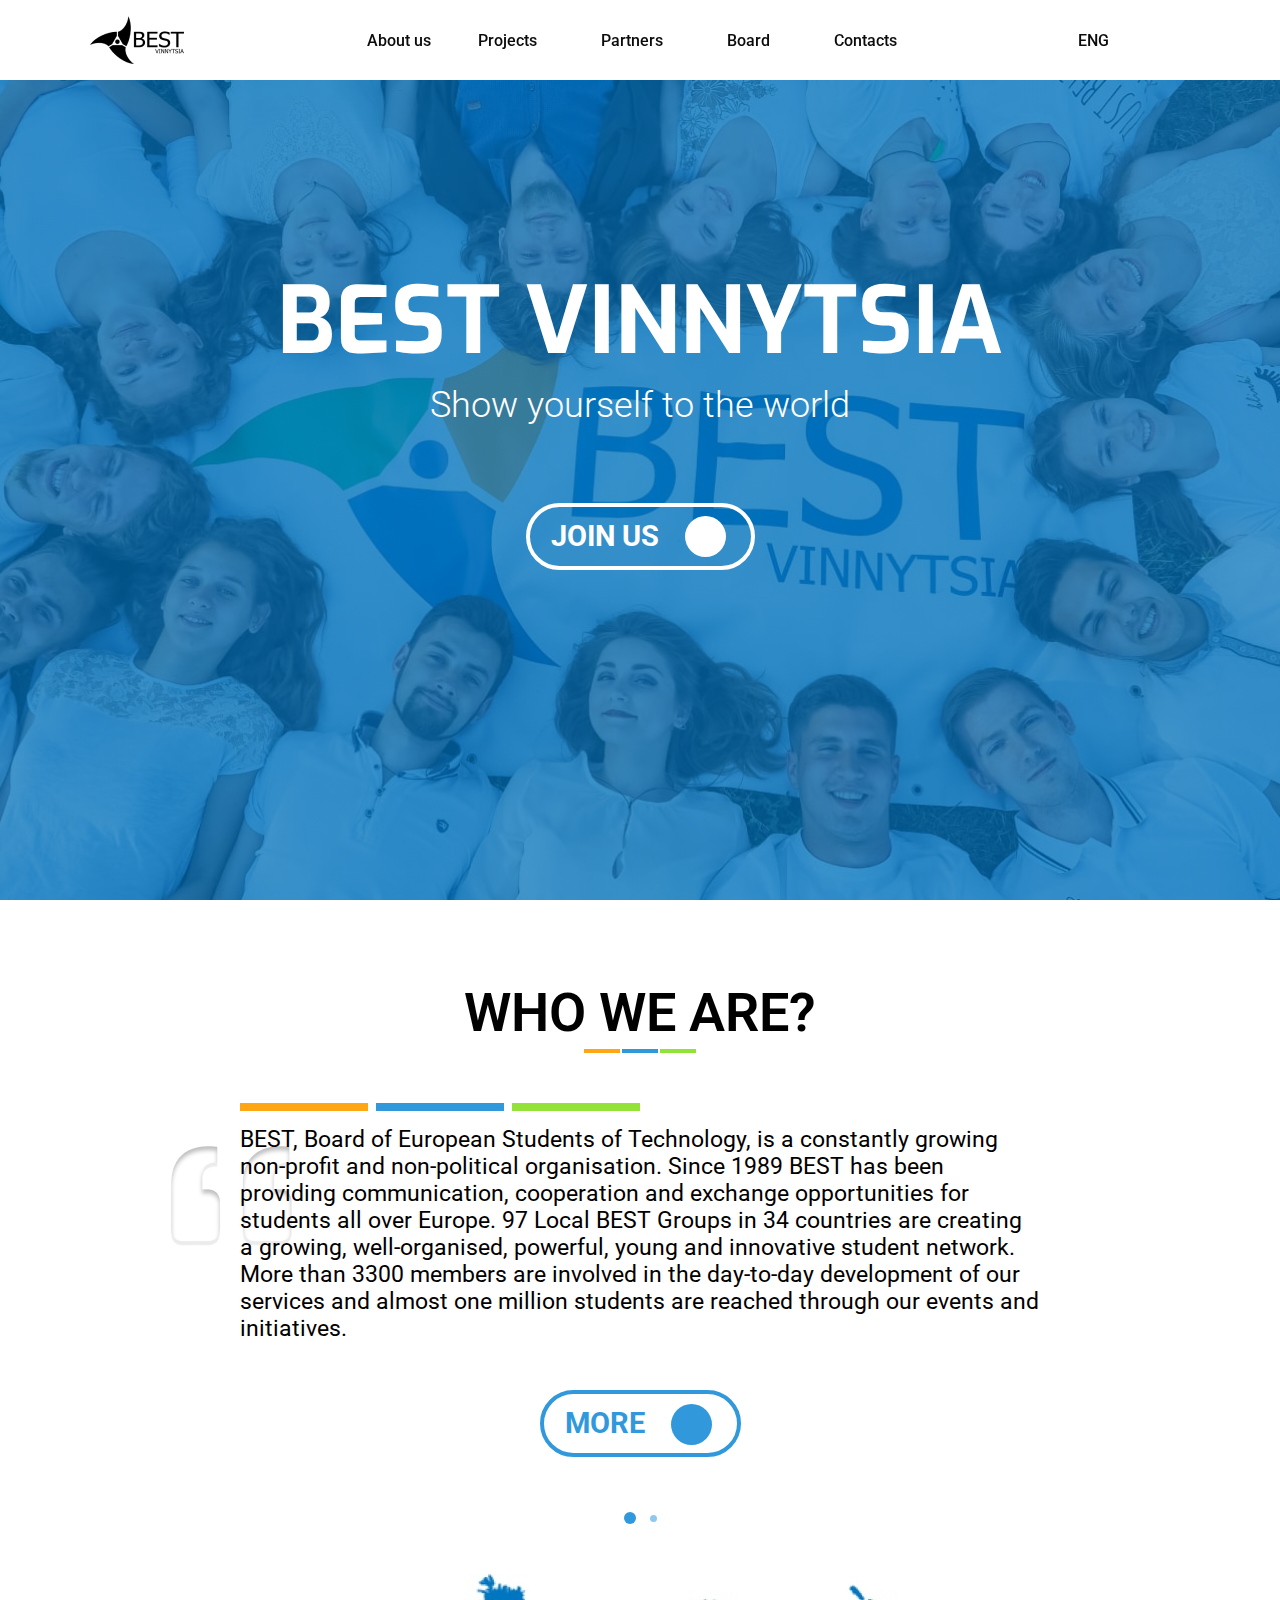
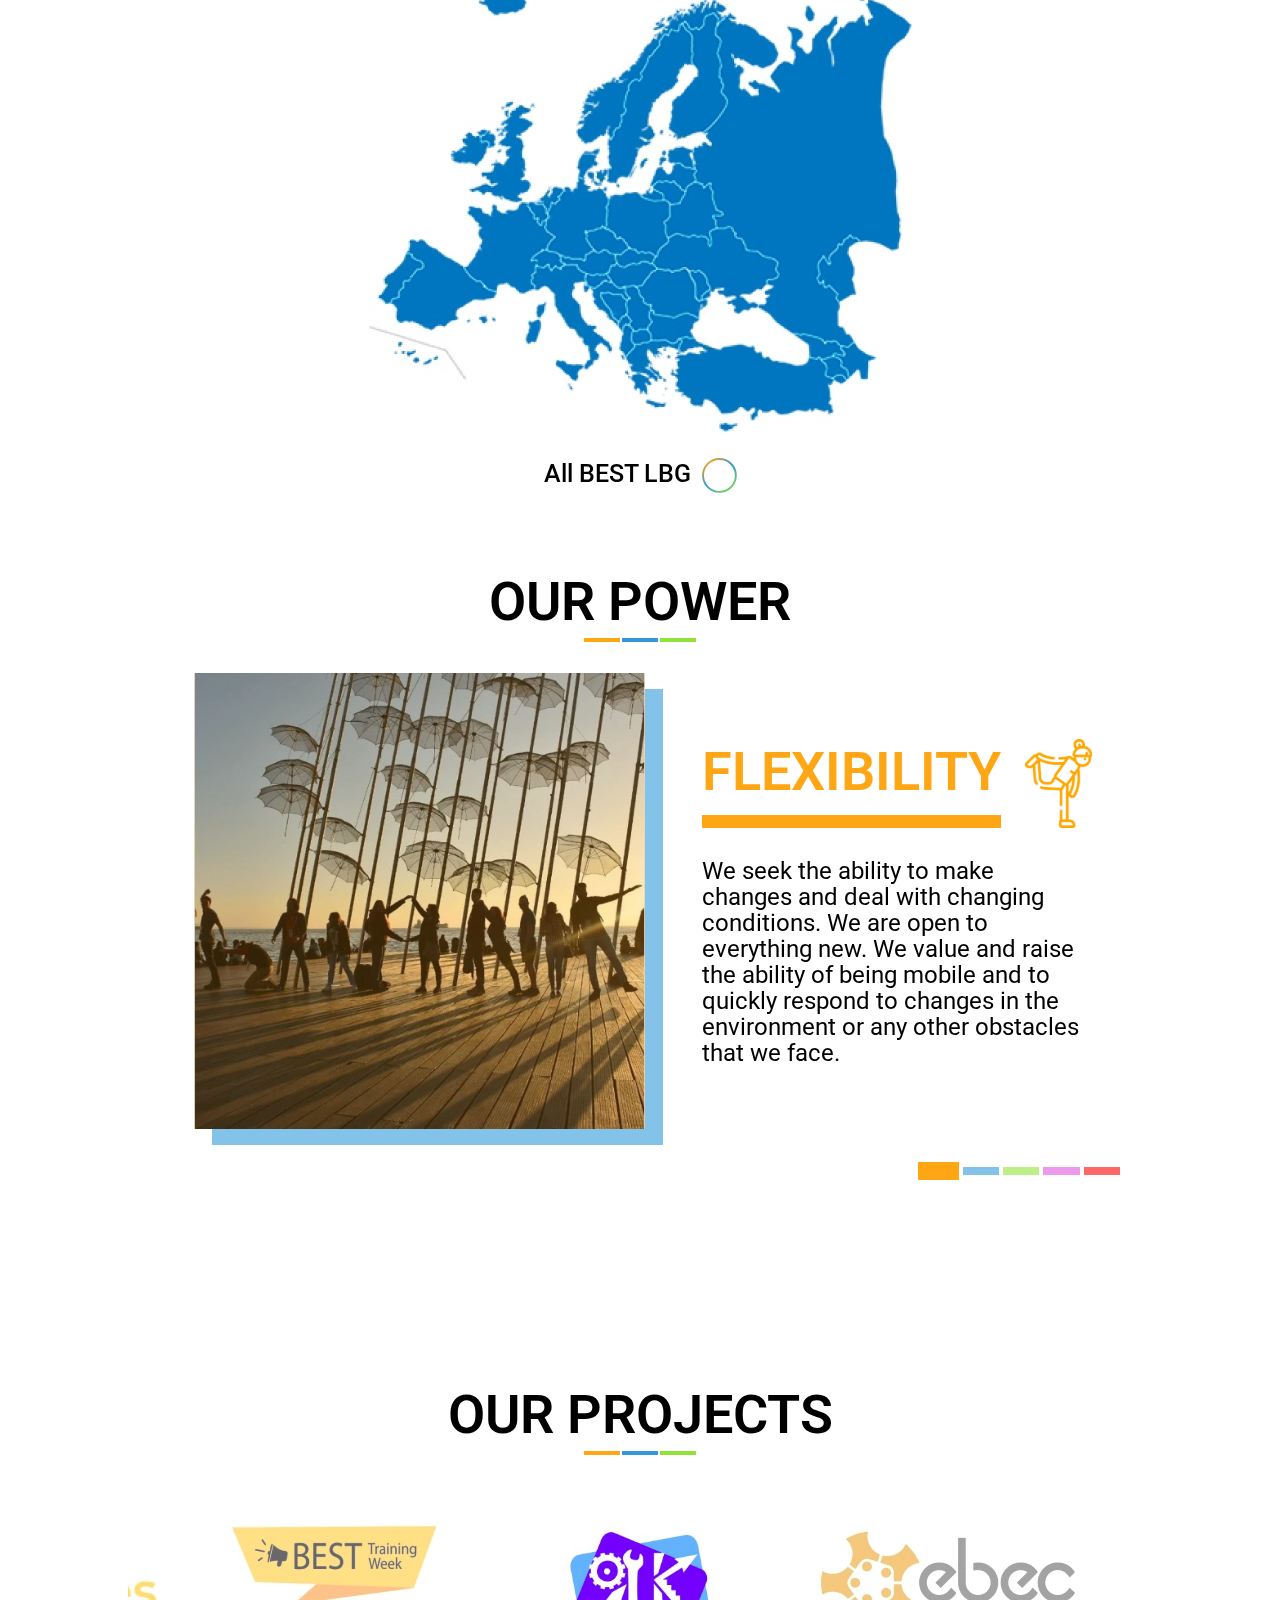
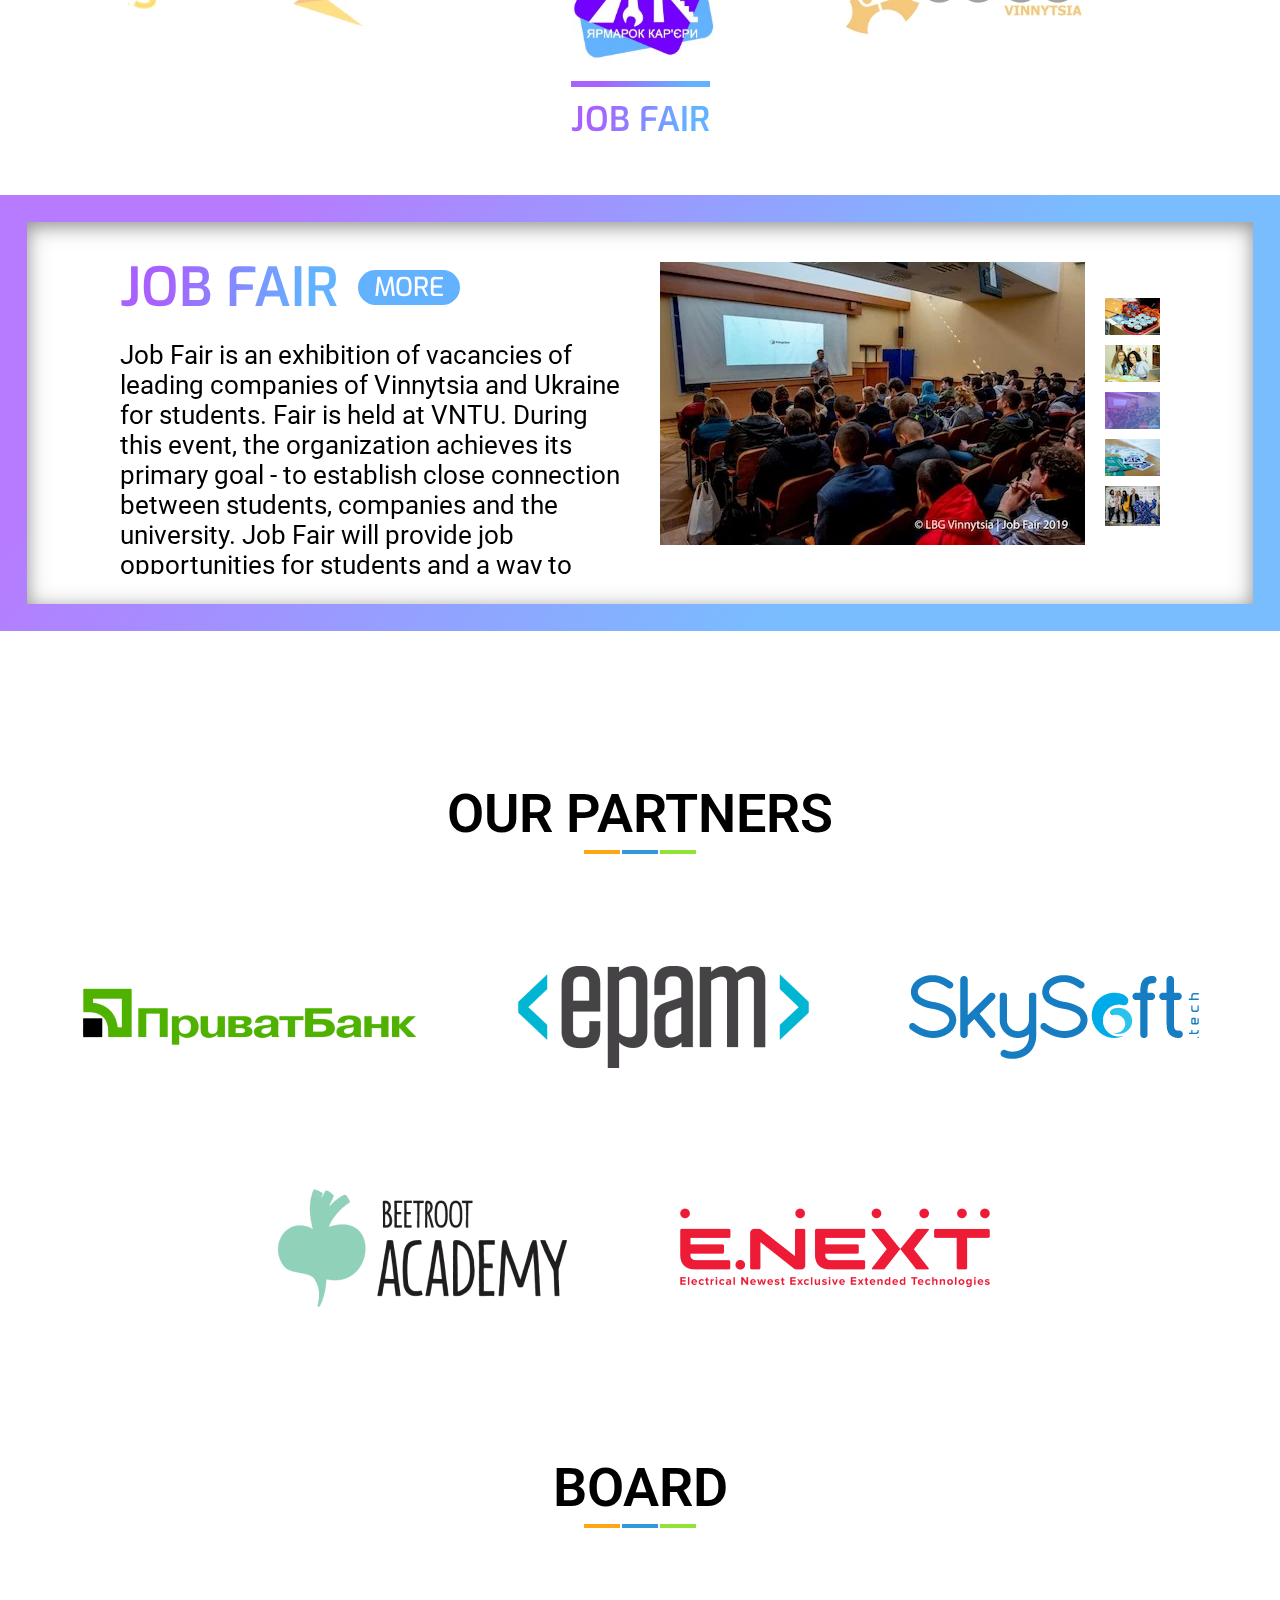
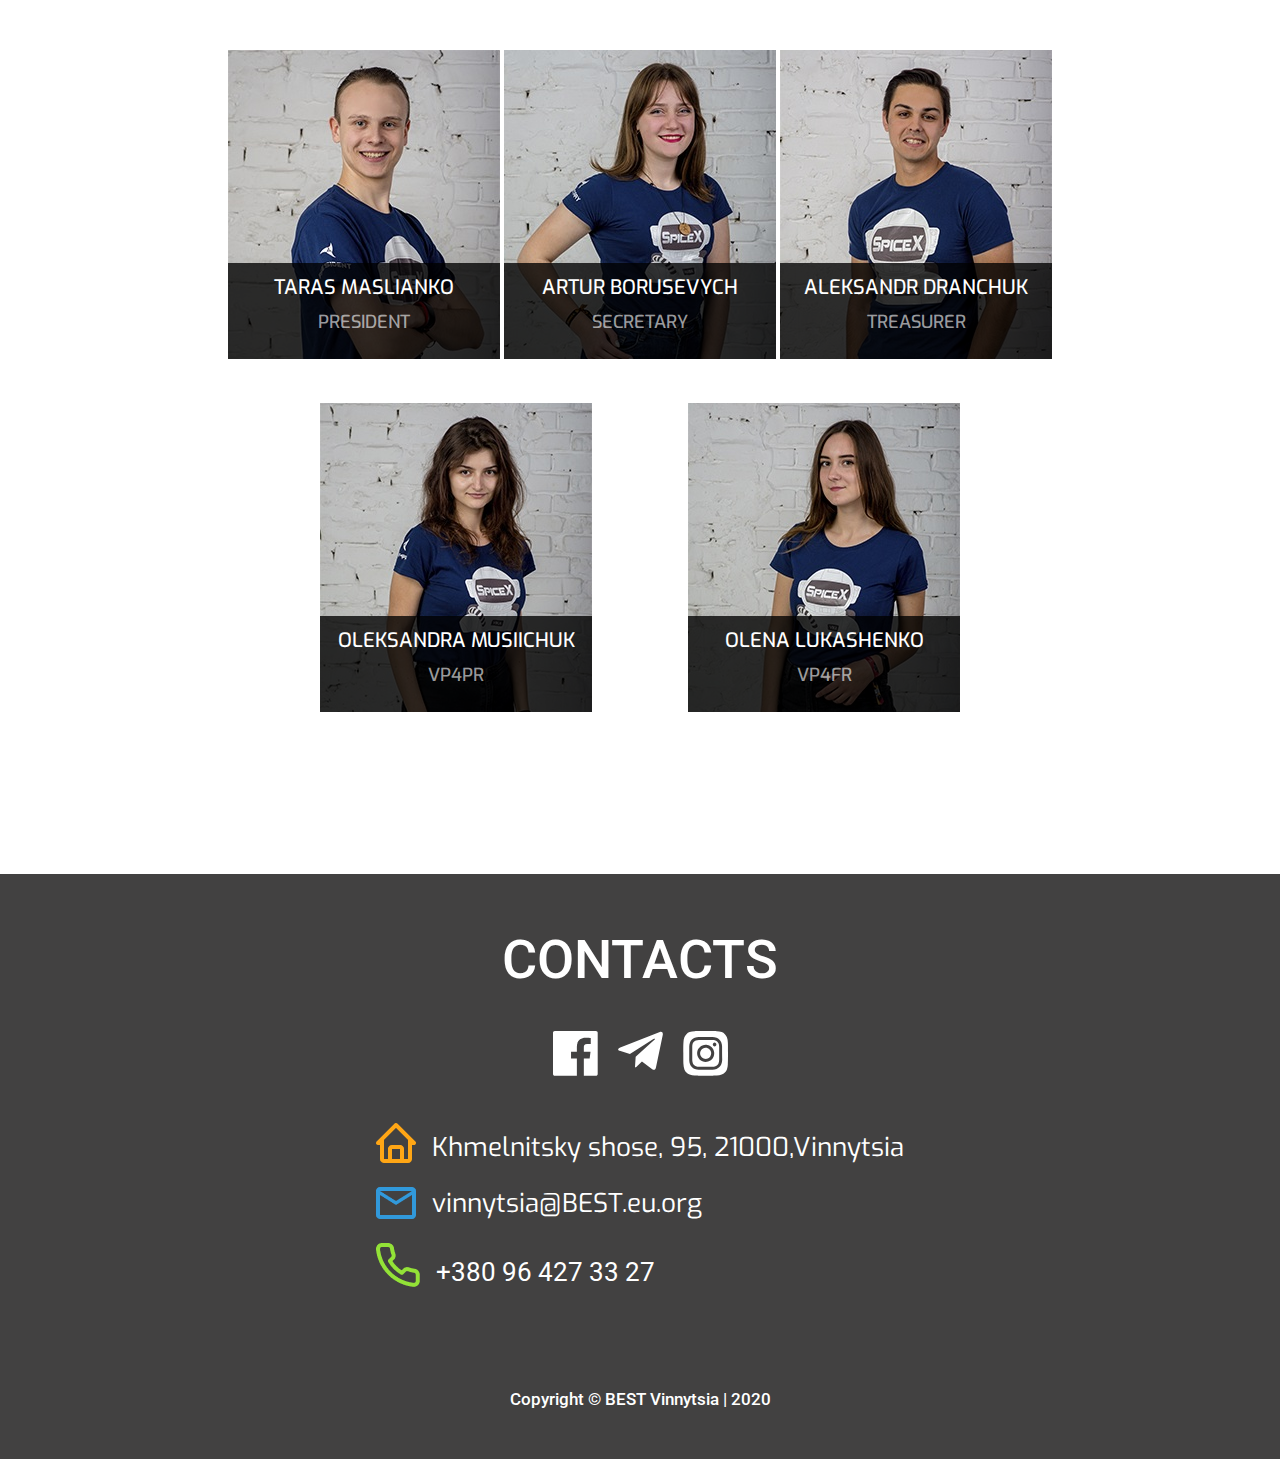
==== commit 45ea1499: "seo" ====
--- a/index.html
+++ b/index.html
@@ -2,53 +2,62 @@
 <html lang="en">
 <head>
     <!-- Global site tag (gtag.js) - Google Analytics -->
-    <script async src="https://www.googletagmanager.com/gtag/js?id=G-MCT5NMMNEW"></script>
+    <script async src="https://www.googletagmanager.com/gtag/js?id=UA-169200606-1"></script>
     <script>
         window.dataLayer = window.dataLayer || [];
-        function gtag(){dataLayer.push(arguments);}
+
+        function gtag() {
+            dataLayer.push(arguments);
+        }
+
         gtag('js', new Date());
 
-        gtag('config', 'G-MCT5NMMNEW');
+        gtag('config', 'UA-169200606-1');
     </script>
+
     <meta charset="UTF-8">
-    <title>Local BEST Group Vinnytsia</title>
+    <title>Local Group BEST Vinnytsia</title>
     <meta name="viewport" content="width=device-width,minimum-scale=1,initial-scale=1">
     <link rel="shortcut icon" type="img/png" href="img/favicon.png">
-    <link rel="stylesheet" href="https://fonts.googleapis.com/css?family=Exo:400,500|Roboto:300,400,500,700&display=swap">
-    <link rel="stylesheet" href="icofont/icofont.min.css" >
-    <link rel="stylesheet" href="/style/zero.css" >
+    <link rel="stylesheet"
+          href="https://fonts.googleapis.com/css?family=Exo:400,500|Roboto:300,400,500,700&display=swap">
+    <link rel="stylesheet" href="icofont/icofont.min.css">
+    <link rel="stylesheet" href="./style/zero.css">
     <link rel="stylesheet" href="style/sliders.css">
-    <link rel="stylesheet"  href="style/style.css" >
-    <link rel="stylesheet" href="style/adaptive.css" >
-
-<!--    <meta name="description" content="Описание страницы сайта." />-->
+    <link rel="stylesheet" href="style/style.css">
+    <link rel="stylesheet" href="style/adaptive.css">
+    <!--    <meta name="description" content="Описание страницы сайта." />-->
     <meta name="google-site-verification" content="AdBxOo7-puYu2CfsikaD0Ww2wcF_Z2gr5C5wDrL-Y14"/>
-<!--    <meta name="viewport" content="width=device-width, initial-scale=1.0">-->
+    <meta name="viewport" content="width=device-width, initial-scale=1.0">
+    <meta name="description" content="BEST Vinnytsia — the local group of international constantly growing non-profit non-political volunteer organization BEST (Board of European Students of Technology)" />
+    <meta name="robots" content="index, follow">
+    <meta name="keywords" content="BEST Vinnytsia, BEST Вінниця, студентська організація, ВНТУ">
 </head>
 <body>
-<header class="header" >
+<header class="header">
     <div class="container">
-        <div class="header__top" >
-            <div class="logo"><a href="/">
-                <img class="logo-img" src="img/best-logo-bw.png" alt="BEST logo"></a></div>
+        <div class="header__top">
+            <div class="logo">
+                <a href="/">
+                    <img class="logo-img" src="img/best-logo-bw.png" alt="BEST Vinnytsia logo"></a></div>
             <ul class="menu ">
-<!--                <li class="menu__item"><a class="menu__link" href="#">Home</a></li>-->
+                <!--                <li class="menu__item"><a class="menu__link" href="#">Home</a></li>-->
                 <li class="menu__item"><a class="menu__link" href="#aboutUs">About us</a></li>
                 <li class="menu__item hover-dd">
                     <a class="menu__link " href="#projects">Projects</a>
                     <span class="mobile-dd hidden dd-btnDvn1 ">&#xea67;</span>
                     <span class="mobile-dd_active hidden dd-btnTop1">&#xea6a;</span>
                     <ul class="dd-menu projects close">
-                                                <li class="dd-menu__bridge"></li>
+                        <li class="dd-menu__bridge"></li>
                         <li class="dd-menu__item"><a class="dd-menu__link" target="_blank"
-                                                     href="http://ebecvinnytsia.dx.am/">EBEC</a></li>
-                        <li class="dd-menu__item"><a class="dd-menu__link" target="_blank" href="#">JOB FAIR</a></li>
+                                                     href="sites/ebec">EBEC</a></li> <!--http://ebecvinnytsia.dx.am/-->
+                        <li class="dd-menu__item"><a class="dd-menu__link" target="_blank" href="./sites/jobfair">JOB FAIR</a></li>
                         <li class="dd-menu__item"><a class="dd-menu__link" target="_blank"
-                                                     href="https://lessgrits.github.io/it-revolution/">IT-REVOLUTION</a>
+                                                     href="sites/itRevolution">IT-REVOLUTION</a> <!--https://lessgrits.github.io/it-revolution/-->
                         </li>
                         <li class="dd-menu__item"><a class="dd-menu__link" target="_blank"
-                                                     href="https://lessgrits.github.io/sc2020/">BEST COURSES</a></li>
-                        <li class="dd-menu__item"><a class="dd-menu__link" target="_blank" href="#">BTW</a></li>
+                                                     href="./sites/sc2020">BEST COURSES</a></li>  <!--https://lessgrits.github.io/sc2020/-->
+                        <li class="dd-menu__item"><a class="dd-menu__link" target="_blank" href="#">BTW</a></li> <!--треба сайт-->
                     </ul>
                 </li>
                 <li class="menu__item"><a class="menu__link" href="#partners">Partners</a></li>
@@ -71,14 +80,14 @@
                     <ul class="dd-menu close languages">
                         <li class="dd-menu__bridge"></li>
                         <!--                        <li class="dd-menu__item"><a href="#" class="dd-menu__link">ENGLISH</a></li>-->
-                        <li class="dd-menu__item"><a href="#" class="dd-menu__link">УКРАЇНСЬКА</a></li>
+                        <!--                        <li class="dd-menu__item"><a href="ukr.html" class="dd-menu__link">УКРАЇНСЬКА</a></li>-->
                     </ul>
                 </li>
             </ul>
         </div>
         <div class="header-body">
             <div class="header-overlay"></div>
-            <h1 class="header-body__title">BEST VINNYTSIA</h1>
+            <h1 class="header-body__title">BEST Vinnytsia</h1>
             <p class="header-body__sub-title">Show yourself to the world</p>
             <a href="https://forms.gle/z7jNuXdatAYKn1cX7" target="_blank" class="main-btn">Join us</a>
             <div class="header-body__arrow"><a href="#aboutUs"><i class="icofont-simple-down"></i></a></div>
@@ -89,7 +98,7 @@
     <div class="container">
         <section class="about-us" id="aboutUs">
             <div class="section-top">
-                <h2 class="section-header">WHO WE ARE?</h2>
+                <p class="section-header">WHO WE ARE?</p>
                 <div class="section-before">
                     <div class="section-before__orange"></div>
                     <div class="section-before__blue"></div>
@@ -121,7 +130,7 @@
                             <input type="checkbox" id="vinny">
                             <label class="vinny hidden" for="vinny">Vinnie LBG</label>
                         </div>
-                        <img src="img/map1.jpg" alt="" id="map" class="two-slide-slider__empty-map">
+                        <img src="img/map1.jpg" alt="map BEST LBG" id="map" class="two-slide-slider__empty-map">
                     </div>
                     <div class="two-slide-slider__slide">
                         <div class="data-list">
@@ -150,7 +159,7 @@
         </section>
         <section class="our-power">
             <div class="section-top">
-                <h2 class="section-header">our power</h2>
+                <p class="section-header">our power</p>
                 <div class="section-before">
                     <div class="section-before__orange"></div>
                     <div class="section-before__blue"></div>
@@ -162,14 +171,14 @@
                     <div class="power-slide">
                         <div class="power-slide__photo">
                             <picture>
-                                <source type="image/webp"  srcset="img/power1.webp">
-                                <source type="image/jpg"   srcset="img/power1.jpg">
+                                <source type="image/webp" srcset="img/power1.webp">
+                                <source type="image/jpg" srcset="img/power1.jpg">
                                 <img src="img/power1.jpg" alt="flexibility photo">
                             </picture>
                             <div class="img-overlay"></div>
                         </div>
                         <div class="power-slide__content">
-                            <h3 class="power-slide__title ">FLEXIBILITY</h3>
+                            <p class="power-slide__title ">FLEXIBILITY</p>
                             <p class="power-slide__text "> We seek the ability to make changes and deal with changing
                                 conditions.
                                 We are open to everything new. We value and raise the ability of being mobile and to
@@ -179,14 +188,14 @@
                     <div class="power-slide">
                         <div class="power-slide__photo">
                             <picture>
-                                <source type="image/webp"  srcset="img/power2.webp">
-                                <source type="image/jpg"   srcset="img/power2.jpg">
-                                <img src="img/power2.jpg" alt="flexibility photo">
+                                <source type="image/webp" srcset="img/power2.webp">
+                                <source type="image/jpg" srcset="img/power2.jpg">
+                                <img src="img/power2.jpg" alt="FRIENDSHIP photo">
                             </picture>
                             <div class="img-overlay"></div>
                         </div>
                         <div class="power-slide__content">
-                            <h3 class="power-slide__title ">FRIENDSHIP </h3>
+                            <p class="power-slide__title ">FRIENDSHIP </p>
                             <p class="power-slide__text ">We build good relationships in which people help, support and
                                 care for one another.
                                 We value good personal relations and teamwork. We focus on each person involved in our
@@ -196,14 +205,14 @@
                     <div class="power-slide">
                         <div class="power-slide__photo">
                             <picture>
-                                <source type="image/webp"  srcset="img/power3.webp">
-                                <source type="image/jpg"   srcset="img/power3.jpg">
-                                <img src="img/power3.jpg" alt="flexibility photo">
+                                <source type="image/webp" srcset="img/power3.webp">
+                                <source type="image/jpg" srcset="img/power3.jpg">
+                                <img src="img/power3.jpg" alt="FUN photo">
                             </picture>
                             <div class="img-overlay"></div>
                         </div>
                         <div class="power-slide__content">
-                            <h3 class="power-slide__title ">FUN</h3>
+                            <p class="power-slide__title ">FUN</p>
                             <p class="power-slide__text "> We enjoy everything we do.
                                 We value positive emotions of the people involved in our actions. We strive to make our
                                 activities enjoyable to everybody who is connected to them. We act with passion and
@@ -213,14 +222,14 @@
                     <div class="power-slide">
                         <div class="power-slide__photo">
                             <picture>
-                                <source type="image/webp"  srcset="img/power4.webp">
-                                <source type="image/jpg"   srcset="img/power4.jpg">
-                                <img src="img/power4.jpg" alt="flexibility photo">
+                                <source type="image/webp" srcset="img/power4.webp">
+                                <source type="image/jpg" srcset="img/power4.jpg">
+                                <img src="img/power4.jpg" alt="IMPROVEMENT photo">
                             </picture>
                             <div class="img-overlay"></div>
                         </div>
                         <div class="power-slide__content">
-                            <h3 class="power-slide__title ">IMPROVEMENT </h3>
+                            <p class="power-slide__title ">IMPROVEMENT </p>
                             <p class="power-slide__text ">We strive to continuously improve the standards in everything
                                 we do.
                                 We use all our creativity to enhance the way we work. This is to guarantee constant
@@ -230,14 +239,14 @@
                     <div class="power-slide">
                         <div class="power-slide__photo">
                             <picture>
-                                <source type="image/webp"  srcset="img/power5.webp">
-                                <source type="image/jpg"   srcset="img/power5.jpg">
-                                <img src="img/power5.jpg" alt="flexibility photo">
+                                <source type="image/webp" srcset="img/power5.webp">
+                                <source type="image/jpg" srcset="img/power5.jpg">
+                                <img src="img/power5.jpg" alt="LEARNING photo">
                             </picture>
                             <div class="img-overlay"></div>
                         </div>
                         <div class="power-slide__content">
-                            <h3 class="power-slide__title ">LEARNING</h3>
+                            <p class="power-slide__title ">LEARNING</p>
                             <p class="power-slide__text ">We gain skills and understanding through experience.
                                 We value everything we learn through the experience of being involved in our activities
                                 and we strive to learn as much as possible from every aspect of our work. We value
@@ -250,7 +259,7 @@
         </section>
         <section id="projects" class="projects">
             <div class="section-top">
-                <h2 class="section-header">our projects</h2>
+                <p class="section-header">our projects</p>
                 <div class="section-before">
                     <div class="section-before__orange"></div>
                     <div class="section-before__blue"></div>
@@ -259,36 +268,36 @@
             </div>
             <div class="projects-logo-slider">
                 <div class="project-logo-item jf">
-                    <img src="img/project-logo2.jpg" alt="" class="project-logo">
-                    <h3 class="project-name">JOB FAIR </h3>
+                    <img src="img/project-logo2.jpg" alt="JOB FAIR logo " class="project-logo">
+                    <h2 class="project-name">JOB FAIR </h2>
                 </div>
                 <div class="project-logo-item ebec">
                     <picture>
-                        <source type="image/webp"  srcset="img/project-logo1.webp">
-                        <source type="image/jpg"   srcset="img/project-logo1.jpg">
-                        <img src="img/project-logo1.jpg" alt="" class="project-logo">
+                        <source type="image/webp" srcset="img/project-logo1.webp">
+                        <source type="image/jpg" srcset="img/project-logo1.jpg">
+                        <img src="img/project-logo1.jpg" alt="EBEC logo" class="project-logo">
                     </picture>
-                    <h3 class="project-name">EBEC VINNYTSIA</h3>
+                    <h2 class="project-name">EBEC VINNYTSIA</h2>
                 </div>
                 <div class="project-logo-item ir">
                     <picture>
-                        <source type="image/webp"  srcset="img/project-logo3.webp">
-                        <source type="image/jpg"   srcset="img/project-logo3.jpg">
-                        <img src="img/project-logo3.jpg" alt="" class="project-logo">
+                        <source type="image/webp" srcset="img/project-logo3.webp">
+                        <source type="image/jpg" srcset="img/project-logo3.jpg">
+                        <img src="img/project-logo3.jpg" alt="IT-REVOLUTION logo" class="project-logo">
                     </picture>
-                    <h3 class="project-name">IT-REVOLUTION</h3>
+                    <h2 class="project-name">IT-REVOLUTION</h2>
                 </div>
                 <div class="project-logo-item sc">
-                    <img src="img/project-logo4.jpg" alt="" class="project-logo">
-                    <h3 class="project-name">BEST COURSES </h3>
+                    <img src="img/project-logo4.jpg" alt="BEST COURSES logo" class="project-logo">
+                    <h2 class="project-name">BEST COURSES </h2>
                 </div>
                 <div class="project-logo-item btw">
                     <picture>
-                        <source type="image/webp"  srcset="img/project-logo5.webp">
-                        <source type="image/jpg"   srcset="img/project-logo5.jpg">
-                        <img src="img/project-logo5.jpg" alt="" class="project-logo">
+                        <source type="image/webp" srcset="img/project-logo5.webp">
+                        <source type="image/jpg" srcset="img/project-logo5.jpg">
+                        <img src="img/project-logo5.jpg" alt="BEST TRAINING WEEK logo" class="project-logo">
                     </picture>
-                    <h3 class="project-name">BEST TRAINING <br> WEEK</h3>
+                    <h2 class="project-name">BEST TRAINING <br> WEEK</h2>
                 </div>
             </div>
             <div class="current-projects-slider">
@@ -311,73 +320,73 @@
                             <div class="project-main-photo">
                                 <div class="project-main-photo__item">
                                     <picture>
-                                        <source type="image/webp"  srcset="img/projects/jf1.webp">
-                                        <source type="image/jpg"   srcset="img/projects/jf1.jpg">
-                                        <img src="img/projects/jf1.jpg" alt="">
-                                    </picture>
-                                </div>
-                                <div class="project-main-photo__item">
-                                    <picture>
-                                        <source type="image/webp"  srcset="img/projects/jf2.webp">
-                                        <source type="image/jpg"   srcset="img/projects/jf2.jpg">
-                                        <img src="img/projects/jf2.jpg" alt="">
-                                    </picture>
-                                </div>
-                                <div class="project-main-photo__item">
-                                    <picture>
-                                        <source type="image/webp"  srcset="img/projects/jf3.webp">
-                                        <source type="image/jpg"   srcset="img/projects/jf3.jpg">
-                                        <img src="img/projects/jf3.jpg" alt="">
-                                    </picture>
-                                </div>
-                                <div class="project-main-photo__item">
-                                    <picture>
-                                        <source type="image/webp"  srcset="img/projects/jf4.webp">
-                                        <source type="image/jpg"   srcset="img/projects/jf4.jpg">
-                                        <img src="img/projects/jf4.jpg" alt="">
-                                    </picture>
-                                </div>
-                                <div class="project-main-photo__item">
-                                    <picture>
-                                        <source type="image/webp"  srcset="img/projects/jf5.webp">
-                                        <source type="image/jpg"   srcset="img/projects/jf5.jpg">
-                                        <img src="img/projects/jf5.jpg" alt="">
-                                    </picture>
-                                </div>
-                                <div class="project-main-photo__item">
-                                    <picture>
-                                        <source type="image/webp"  srcset="img/projects/jf6.webp">
-                                        <source type="image/jpg"   srcset="img/projects/jf6.jpg">
-                                        <img src="img/projects/jf6.jpg" alt="">
+                                        <source type="image/webp" srcset="img/projects/jf1.webp">
+                                        <source type="image/jpg" srcset="img/projects/jf1.jpg">
+                                        <img src="img/projects/jf1.jpg" alt="JOB FAIR photo 1">
+                                    </picture>
+                                </div>
+                                <div class="project-main-photo__item">
+                                    <picture>
+                                        <source type="image/webp" srcset="img/projects/jf2.webp">
+                                        <source type="image/jpg" srcset="img/projects/jf2.jpg">
+                                        <img src="img/projects/jf2.jpg" alt="JOB FAIR photo 2 ">
+                                    </picture>
+                                </div>
+                                <div class="project-main-photo__item">
+                                    <picture>
+                                        <source type="image/webp" srcset="img/projects/jf3.webp">
+                                        <source type="image/jpg" srcset="img/projects/jf3.jpg">
+                                        <img src="img/projects/jf3.jpg" alt="JOB FAIR photo 3">
+                                    </picture>
+                                </div>
+                                <div class="project-main-photo__item">
+                                    <picture>
+                                        <source type="image/webp" srcset="img/projects/jf4.webp">
+                                        <source type="image/jpg" srcset="img/projects/jf4.jpg">
+                                        <img src="img/projects/jf4.jpg" alt="JOB FAIR photo 4">
+                                    </picture>
+                                </div>
+                                <div class="project-main-photo__item">
+                                    <picture>
+                                        <source type="image/webp" srcset="img/projects/jf5.webp">
+                                        <source type="image/jpg" srcset="img/projects/jf5.jpg">
+                                        <img src="img/projects/jf5.jpg" alt="JOB FAIR photo 5">
+                                    </picture>
+                                </div>
+                                <div class="project-main-photo__item">
+                                    <picture>
+                                        <source type="image/webp" srcset="img/projects/jf6.webp">
+                                        <source type="image/jpg" srcset="img/projects/jf6.jpg">
+                                        <img src="img/projects/jf6.jpg" alt="JOB FAIR photo 6">
                                     </picture>
                                 </div>
                             </div>
                             <div class="project-photo-nav">
                                 <div class="project-photo-nav__item">
-                                    <img src="img/projects/small/jf1.jpg" alt="">
-                                    <div class="overlay-photo"></div>
-                                </div>
-                                <div class="project-photo-nav__item">
-                                    <img src="img/projects/small/jf2.jpg" alt="">
-
-                                    <div class="overlay-photo"></div>
-                                </div>
-                                <div class="project-photo-nav__item">
-                                    <img src="img/projects/small/jf3.jpg" alt="">
-                                    <div class="overlay-photo"></div>
-                                </div>
-                                <div class="project-photo-nav__item">
-                                    <img src="img/projects/small/jf4.jpg" alt="">
-
-                                    <div class="overlay-photo"></div>
-                                </div>
-                                <div class="project-photo-nav__item">
-                                    <img src="img/projects/small/jf5.jpg" alt="">
-
-                                    <div class="overlay-photo"></div>
-                                </div>
-                                <div class="project-photo-nav__item">
-                                    <img src="img/projects/small/jf6.jpg" alt="">
+                                    <img src="img/projects/small/jf1.jpg" alt="JOB FAIR small photo 1">
+                                    <div class="overlay-photo"></div>
+                                </div>
+                                <div class="project-photo-nav__item">
+                                    <img src="img/projects/small/jf2.jpg" alt="JOB FAIR small photo 2">
+
+                                    <div class="overlay-photo"></div>
+                                </div>
+                                <div class="project-photo-nav__item">
+                                    <img src="img/projects/small/jf3.jpg" alt="JOB FAIR small photo 3">
+                                    <div class="overlay-photo"></div>
+                                </div>
+                                <div class="project-photo-nav__item">
+                                    <img src="img/projects/small/jf4.jpg" alt="JOB FAIR small photo 4">
+
+                                    <div class="overlay-photo"></div>
+                                </div>
+                                <div class="project-photo-nav__item">
+                                    <img src="img/projects/small/jf5.jpg" alt="JOB FAIR small photo 5">
+
+                                    <div class="overlay-photo"></div>
+                                </div>
+                                <div class="project-photo-nav__item">
+                                    <img src="img/projects/small/jf6.jpg" alt="JOB FAIR small photo 6">
 
                                     <div class="overlay-photo"></div>
                                 </div>
@@ -405,70 +414,70 @@
                             <div class="project-main-photo">
                                 <div class="project-main-photo__item">
                                     <picture>
-                                        <source type="image/webp"  srcset="img/projects/ebec1.webp">
-                                        <source type="image/jpg"   srcset="img/projects/ebec1.jpg">
-                                        <img src="img/projects/ebec1.jpg" alt="">
-                                    </picture>
-                                </div>
-                                <div class="project-main-photo__item">
-                                    <picture>
-                                        <source type="image/webp"  srcset="img/projects/ebec2.webp">
-                                        <source type="image/jpg"   srcset="img/projects/ebec2.jpg">
-                                        <img src="img/projects/ebec2.jpg" alt="">
-                                    </picture>
-                                </div>
-                                <div class="project-main-photo__item">
-                                    <picture>
-                                        <source type="image/webp"  srcset="img/projects/ebec3.webp">
-                                        <source type="image/jpg"   srcset="img/projects/ebec3.jpg">
-                                        <img src="img/projects/ebec3.jpg" alt="">
-                                    </picture>
-                                </div>
-                                <div class="project-main-photo__item">
-                                    <picture>
-                                        <source type="image/webp"  srcset="img/projects/ebec4.webp">
-                                        <source type="image/jpg"   srcset="img/projects/ebec4.jpg">
-                                        <img src="img/projects/ebec4.jpg" alt="">
-                                    </picture>
-                                </div>
-                                <div class="project-main-photo__item">
-                                    <picture>
-                                        <source type="image/webp"  srcset="img/projects/ebec5.webp">
-                                        <source type="image/jpg"   srcset="img/projects/ebec5.jpg">
-                                        <img src="img/projects/ebec5.jpg" alt="">
-                                    </picture>
-                                </div>
-                                <div class="project-main-photo__item">
-                                    <picture>
-                                        <source type="image/webp"  srcset="img/projects/ebec6.webp">
-                                        <source type="image/jpg"   srcset="img/projects/ebec6.jpg">
-                                        <img src="img/projects/ebec6.jpg" alt="">
+                                        <source type="image/webp" srcset="img/projects/ebec1.webp">
+                                        <source type="image/jpg" srcset="img/projects/ebec1.jpg">
+                                        <img src="img/projects/ebec1.jpg" alt="EBEC photo 1">
+                                    </picture>
+                                </div>
+                                <div class="project-main-photo__item">
+                                    <picture>
+                                        <source type="image/webp" srcset="img/projects/ebec2.webp">
+                                        <source type="image/jpg" srcset="img/projects/ebec2.jpg">
+                                        <img src="img/projects/ebec2.jpg" alt="EBEC photo 2">
+                                    </picture>
+                                </div>
+                                <div class="project-main-photo__item">
+                                    <picture>
+                                        <source type="image/webp" srcset="img/projects/ebec3.webp">
+                                        <source type="image/jpg" srcset="img/projects/ebec3.jpg">
+                                        <img src="img/projects/ebec3.jpg" alt="EBEC photo 3">
+                                    </picture>
+                                </div>
+                                <div class="project-main-photo__item">
+                                    <picture>
+                                        <source type="image/webp" srcset="img/projects/ebec4.webp">
+                                        <source type="image/jpg" srcset="img/projects/ebec4.jpg">
+                                        <img src="img/projects/ebec4.jpg" alt="EBEC photo 4">
+                                    </picture>
+                                </div>
+                                <div class="project-main-photo__item">
+                                    <picture>
+                                        <source type="image/webp" srcset="img/projects/ebec5.webp">
+                                        <source type="image/jpg" srcset="img/projects/ebec5.jpg">
+                                        <img src="img/projects/ebec5.jpg" alt="EBEC photo 5">
+                                    </picture>
+                                </div>
+                                <div class="project-main-photo__item">
+                                    <picture>
+                                        <source type="image/webp" srcset="img/projects/ebec6.webp">
+                                        <source type="image/jpg" srcset="img/projects/ebec6.jpg">
+                                        <img src="img/projects/ebec6.jpg" alt="EBEC photo 6">
                                     </picture>
                                 </div>
                             </div>
                             <div class="project-photo-nav">
                                 <div class="project-photo-nav__item">
-                                    <img data-lazy="img/projects/small/ebec1.jpg" alt="">
-                                    <div class="overlay-photo"></div>
-                                </div>
-                                <div class="project-photo-nav__item">
-                                    <img data-lazy="img/projects/small/ebec2.jpg" alt="">
-                                    <div class="overlay-photo"></div>
-                                </div>
-                                <div class="project-photo-nav__item">
-                                    <img data-lazy="img/projects/small/ebec3.jpg" alt="">
-                                    <div class="overlay-photo"></div>
-                                </div>
-                                <div class="project-photo-nav__item">
-                                    <img data-lazy="img/projects/small/ebec4.jpg" alt="">
-                                    <div class="overlay-photo"></div>
-                                </div>
-                                <div class="project-photo-nav__item">
-                                    <img data-lazy="img/projects/small/ebec5.jpg" alt="">
-                                    <div class="overlay-photo"></div>
-                                </div>
-                                <div class="project-photo-nav__item">
-                                    <img data-lazy="img/projects/small/ebec6.jpg" alt="">
+                                    <img data-lazy="img/projects/small/ebec1.jpg" alt="EBEC small photo 1">
+                                    <div class="overlay-photo"></div>
+                                </div>
+                                <div class="project-photo-nav__item">
+                                    <img data-lazy="img/projects/small/ebec2.jpg" alt="EBEC small photo 2">
+                                    <div class="overlay-photo"></div>
+                                </div>
+                                <div class="project-photo-nav__item">
+                                    <img data-lazy="img/projects/small/ebec3.jpg" alt="EBEC small photo 3">
+                                    <div class="overlay-photo"></div>
+                                </div>
+                                <div class="project-photo-nav__item">
+                                    <img data-lazy="img/projects/small/ebec4.jpg" alt="EBEC small photo 4">
+                                    <div class="overlay-photo"></div>
+                                </div>
+                                <div class="project-photo-nav__item">
+                                    <img data-lazy="img/projects/small/ebec5.jpg" alt="EBEC small photo 5">
+                                    <div class="overlay-photo"></div>
+                                </div>
+                                <div class="project-photo-nav__item">
+                                    <img data-lazy="img/projects/small/ebec6.jpg" alt="EBEC small photo 6">
                                     <div class="overlay-photo"></div>
                                 </div>
                             </div>
@@ -496,71 +505,71 @@
                             <div class="project-main-photo">
                                 <div class="project-main-photo__item">
                                     <picture>
-                                        <source type="image/webp"  srcset="img/projects/ir1.webp">
-                                        <source type="image/jpg"   srcset="img/projects/ir1.jpg">
-                                        <img src="img/projects/ir1.jpg" alt="">
-                                    </picture>
-                                </div>
-                                <div class="project-main-photo__item">
-                                    <picture>
-                                        <source type="image/webp"  srcset="img/projects/ir2.webp">
-                                        <source type="image/jpg"   srcset="img/projects/ir2.jpg">
-                                        <img src="img/projects/ir2.jpg" alt="">
-                                    </picture>
-                                </div>
-                                <div class="project-main-photo__item">
-                                    <picture>
-                                        <source type="image/webp"  srcset="img/projects/ir3.webp">
-                                        <source type="image/jpg"   srcset="img/projects/ir3.jpg">
-                                        <img src="img/projects/ir3.jpg" alt="">
-                                    </picture>
-                                </div>
-                                <div class="project-main-photo__item">
-                                    <picture>
-                                        <source type="image/webp"  srcset="img/projects/ir4.webp">
-                                        <source type="image/jpg"   srcset="img/projects/ir4.jpg">
-                                        <img src="img/projects/ir4.jpg" alt="">
-                                    </picture>
-                                </div>
-                                <div class="project-main-photo__item">
-                                    <picture>
-                                        <source type="image/webp"  srcset="img/projects/ir5.webp">
-                                        <source type="image/jpg"   srcset="img/projects/ir5.jpg">
-                                        <img src="img/projects/ir5.jpg" alt="">
-                                    </picture>
-                                </div>
-                                <div class="project-main-photo__item">
-                                    <picture>
-                                        <source type="image/webp"  srcset="img/projects/ir6.webp">
-                                        <source type="image/jpg"   srcset="img/projects/ir6.jpg">
-                                        <img src="img/projects/ir6.jpg" alt="">
+                                        <source type="image/webp" srcset="img/projects/ir1.webp">
+                                        <source type="image/jpg" srcset="img/projects/ir1.jpg">
+                                        <img src="img/projects/ir1.jpg" alt="IT-REVOLUTION photo 1">
+                                    </picture>
+                                </div>
+                                <div class="project-main-photo__item">
+                                    <picture>
+                                        <source type="image/webp" srcset="img/projects/ir2.webp">
+                                        <source type="image/jpg" srcset="img/projects/ir2.jpg">
+                                        <img src="img/projects/ir2.jpg" alt="IT-REVOLUTION photo 2">
+                                    </picture>
+                                </div>
+                                <div class="project-main-photo__item">
+                                    <picture>
+                                        <source type="image/webp" srcset="img/projects/ir3.webp">
+                                        <source type="image/jpg" srcset="img/projects/ir3.jpg">
+                                        <img src="img/projects/ir3.jpg" alt="IT-REVOLUTION photo 3">
+                                    </picture>
+                                </div>
+                                <div class="project-main-photo__item">
+                                    <picture>
+                                        <source type="image/webp" srcset="img/projects/ir4.webp">
+                                        <source type="image/jpg" srcset="img/projects/ir4.jpg">
+                                        <img src="img/projects/ir4.jpg" alt="IT-REVOLUTION photo 4">
+                                    </picture>
+                                </div>
+                                <div class="project-main-photo__item">
+                                    <picture>
+                                        <source type="image/webp" srcset="img/projects/ir5.webp">
+                                        <source type="image/jpg" srcset="img/projects/ir5.jpg">
+                                        <img src="img/projects/ir5.jpg" alt="IT-REVOLUTION photo 5">
+                                    </picture>
+                                </div>
+                                <div class="project-main-photo__item">
+                                    <picture>
+                                        <source type="image/webp" srcset="img/projects/ir6.webp">
+                                        <source type="image/jpg" srcset="img/projects/ir6.jpg">
+                                        <img src="img/projects/ir6.jpg" alt="IT-REVOLUTION photo 6">
                                     </picture>
                                 </div>
                             </div>
                             <div class="project-photo-nav">
                                 <div class="project-photo-nav__item">
-                                    <img data-lazy="img/projects/small/ir1.jpg" alt="">
-                                    <div class="overlay-photo"></div>
-                                </div>
-                                <div class="project-photo-nav__item">
-                                    <img data-lazy="img/projects/small/ir2.jpg" alt="">
-                                    <div class="overlay-photo"></div>
-                                </div>
-                                <div class="project-photo-nav__item">
-                                    <img data-lazy="img/projects/small/ir3.jpg" alt="">
-                                    <div class="overlay-photo"></div>
-                                </div>
-                                <div class="project-photo-nav__item">
-                                    <img data-lazy="img/projects/small/ir4.jpg" alt="">
-
-                                    <div class="overlay-photo"></div>
-                                </div>
-                                <div class="project-photo-nav__item">
-                                    <img data-lazy="img/projects/small/ir5.jpg" alt="">
-                                    <div class="overlay-photo"></div>
-                                </div>
-                                <div class="project-photo-nav__item">
-                                    <img data-lazy="img/projects/small/ir6.jpg" alt="">
+                                    <img data-lazy="img/projects/small/ir1.jpg" alt="IT-REVOLUTION small photo 1">
+                                    <div class="overlay-photo"></div>
+                                </div>
+                                <div class="project-photo-nav__item">
+                                    <img data-lazy="img/projects/small/ir2.jpg" alt="IT-REVOLUTION small photo 2">
+                                    <div class="overlay-photo"></div>
+                                </div>
+                                <div class="project-photo-nav__item">
+                                    <img data-lazy="img/projects/small/ir3.jpg" alt="IT-REVOLUTION small photo 3">
+                                    <div class="overlay-photo"></div>
+                                </div>
+                                <div class="project-photo-nav__item">
+                                    <img data-lazy="img/projects/small/ir4.jpg" alt="IT-REVOLUTION small photo 4">
+
+                                    <div class="overlay-photo"></div>
+                                </div>
+                                <div class="project-photo-nav__item">
+                                    <img data-lazy="img/projects/small/ir5.jpg" alt="IT-REVOLUTION small photo 5">
+                                    <div class="overlay-photo"></div>
+                                </div>
+                                <div class="project-photo-nav__item">
+                                    <img data-lazy="img/projects/small/ir6.jpg" alt="IT-REVOLUTION small photo 6">
                                     <div class="overlay-photo"></div>
                                 </div>
                             </div>
@@ -591,70 +600,70 @@
                             <div class="project-main-photo">
                                 <div class="project-main-photo__item">
                                     <picture>
-                                        <source type="image/webp"  srcset="img/projects/sc1.webp">
-                                        <source type="image/jpg"   srcset="img/projects/sc1.jpg">
-                                        <img src="img/projects/sc1.jpg" alt="">
-                                    </picture>
-                                </div>
-                                <div class="project-main-photo__item">
-                                    <picture>
-                                        <source type="image/webp"  srcset="img/projects/sc2.webp">
-                                        <source type="image/jpg"   srcset="img/projects/sc2.jpg">
-                                        <img src="img/projects/sc2.jpg" alt="">
-                                    </picture>
-                                </div>
-                                <div class="project-main-photo__item">
-                                    <picture>
-                                        <source type="image/webp"  srcset="img/projects/sc3.webp">
-                                        <source type="image/jpg"   srcset="img/projects/sc3.jpg">
-                                        <img src="img/projects/sc3.jpg" alt="">
-                                    </picture>
-                                </div>
-                                <div class="project-main-photo__item">
-                                    <picture>
-                                        <source type="image/webp"  srcset="img/projects/sc4.webp">
-                                        <source type="image/jpg"   srcset="img/projects/sc4.jpg">
-                                        <img src="img/projects/sc4.jpg" alt="">
-                                    </picture>
-                                </div>
-                                <div class="project-main-photo__item">
-                                    <picture>
-                                        <source type="image/webp"  srcset="img/projects/sc5.webp">
-                                        <source type="image/jpg"   srcset="img/projects/sc5.jpg">
-                                        <img src="img/projects/sc5.jpg" alt="">
-                                    </picture>
-                                </div>
-                                <div class="project-main-photo__item">
-                                    <picture>
-                                        <source type="image/webp"  srcset="img/projects/sc6.webp">
-                                        <source type="image/jpg"   srcset="img/projects/sc6.jpg">
-                                        <img src="img/projects/sc6.jpg" alt="">
+                                        <source type="image/webp" srcset="img/projects/sc1.webp">
+                                        <source type="image/jpg" srcset="img/projects/sc1.jpg">
+                                        <img src="img/projects/sc1.jpg" alt="BEST COURSES photo 1">
+                                    </picture>
+                                </div>
+                                <div class="project-main-photo__item">
+                                    <picture>
+                                        <source type="image/webp" srcset="img/projects/sc2.webp">
+                                        <source type="image/jpg" srcset="img/projects/sc2.jpg">
+                                        <img src="img/projects/sc2.jpg" alt="BEST COURSES photo 2">
+                                    </picture>
+                                </div>
+                                <div class="project-main-photo__item">
+                                    <picture>
+                                        <source type="image/webp" srcset="img/projects/sc3.webp">
+                                        <source type="image/jpg" srcset="img/projects/sc3.jpg">
+                                        <img src="img/projects/sc3.jpg" alt="BEST COURSES photo 3">
+                                    </picture>
+                                </div>
+                                <div class="project-main-photo__item">
+                                    <picture>
+                                        <source type="image/webp" srcset="img/projects/sc4.webp">
+                                        <source type="image/jpg" srcset="img/projects/sc4.jpg">
+                                        <img src="img/projects/sc4.jpg" alt="BEST COURSES photo 4">
+                                    </picture>
+                                </div>
+                                <div class="project-main-photo__item">
+                                    <picture>
+                                        <source type="image/webp" srcset="img/projects/sc5.webp">
+                                        <source type="image/jpg" srcset="img/projects/sc5.jpg">
+                                        <img src="img/projects/sc5.jpg" alt="BEST COURSES photo 5">
+                                    </picture>
+                                </div>
+                                <div class="project-main-photo__item">
+                                    <picture>
+                                        <source type="image/webp" srcset="img/projects/sc6.webp">
+                                        <source type="image/jpg" srcset="img/projects/sc6.jpg">
+                                        <img src="img/projects/sc6.jpg" alt="BEST COURSES photo 6">
                                     </picture>
                                 </div>
                             </div>
                             <div class="project-photo-nav">
                                 <div class="project-photo-nav__item">
-                                    <img data-lazy="img/projects/small/sc1.jpg" alt="">
-                                    <div class="overlay-photo"></div>
-                                </div>
-                                <div class="project-photo-nav__item">
-                                    <img data-lazy="img/projects/small/sc2.jpg" alt="">
-                                    <div class="overlay-photo"></div>
-                                </div>
-                                <div class="project-photo-nav__item">
-                                    <img data-lazy="img/projects/small/sc3.jpg" alt="">
-                                    <div class="overlay-photo"></div>
-                                </div>
-                                <div class="project-photo-nav__item">
-                                    <img data-lazy="img/projects/small/sc4.jpg" alt="">
-                                    <div class="overlay-photo"></div>
-                                </div>
-                                <div class="project-photo-nav__item">
-                                    <img data-lazy="img/projects/small/sc5.jpg" alt="">
-                                    <div class="overlay-photo"></div>
-                                </div>
-                                <div class="project-photo-nav__item">
-                                    <img data-lazy="img/projects/small/sc6.jpg" alt="">
+                                    <img data-lazy="img/projects/small/sc1.jpg" alt="BEST COURSES small photo 1">
+                                    <div class="overlay-photo"></div>
+                                </div>
+                                <div class="project-photo-nav__item">
+                                    <img data-lazy="img/projects/small/sc2.jpg" alt="BEST COURSES small photo 2">
+                                    <div class="overlay-photo"></div>
+                                </div>
+                                <div class="project-photo-nav__item">
+                                    <img data-lazy="img/projects/small/sc3.jpg" alt="BEST COURSES small photo 3">
+                                    <div class="overlay-photo"></div>
+                                </div>
+                                <div class="project-photo-nav__item">
+                                    <img data-lazy="img/projects/small/sc4.jpg" alt="BEST COURSES small photo 4">
+                                    <div class="overlay-photo"></div>
+                                </div>
+                                <div class="project-photo-nav__item">
+                                    <img data-lazy="img/projects/small/sc5.jpg" alt="BEST COURSES small photo 5">
+                                    <div class="overlay-photo"></div>
+                                </div>
+                                <div class="project-photo-nav__item">
+                                    <img data-lazy="img/projects/small/sc6.jpg" alt="BEST COURSES small photo 6">
                                     <div class="overlay-photo"></div>
                                 </div>
                             </div>
@@ -679,70 +688,70 @@
                             <div class="project-main-photo">
                                 <div class="project-main-photo__item">
                                     <picture>
-                                        <source type="image/webp"  srcset="img/projects/btw1.webp">
-                                        <source type="image/jpg"   srcset="img/projects/btw1.jpg">
-                                        <img src="img/projects/btw1.jpg" alt="">
-                                    </picture>
-                                </div>
-                                <div class="project-main-photo__item">
-                                    <picture>
-                                        <source type="image/webp"  srcset="img/projects/btw2.webp">
-                                        <source type="image/jpg"   srcset="img/projects/btw2.jpg">
-                                        <img src="img/projects/btw2.jpg" alt="">
-                                    </picture>
-                                </div>
-                                <div class="project-main-photo__item">
-                                    <picture>
-                                        <source type="image/webp"  srcset="img/projects/btw3.webp">
-                                        <source type="image/jpg"   srcset="img/projects/btw3.jpg">
-                                        <img src="img/projects/btw3.jpg" alt="">
-                                    </picture>
-                                </div>
-                                <div class="project-main-photo__item">
-                                    <picture>
-                                        <source type="image/webp"  srcset="img/projects/btw4.webp">
-                                        <source type="image/jpg"   srcset="img/projects/btw4.jpg">
-                                        <img src="img/projects/btw4.jpg" alt="">
-                                    </picture>
-                                </div>
-                                <div class="project-main-photo__item">
-                                    <picture>
-                                        <source type="image/webp"  srcset="img/projects/btw5.webp">
-                                        <source type="image/jpg"   srcset="img/projects/btw5.jpg">
-                                        <img src="img/projects/btw5.jpg" alt="">
-                                    </picture>
-                                </div>
-                                <div class="project-main-photo__item">
-                                    <picture>
-                                        <source type="image/webp"  srcset="img/projects/btw6.webp">
-                                        <source type="image/jpg"   srcset="img/projects/btw6.jpg">
-                                        <img src="img/projects/btw6.jpg" alt="">
+                                        <source type="image/webp" srcset="img/projects/btw1.webp">
+                                        <source type="image/jpg" srcset="img/projects/btw1.jpg">
+                                        <img src="img/projects/btw1.jpg" alt="BEST TRAINING WEEK photo 1">
+                                    </picture>
+                                </div>
+                                <div class="project-main-photo__item">
+                                    <picture>
+                                        <source type="image/webp" srcset="img/projects/btw2.webp">
+                                        <source type="image/jpg" srcset="img/projects/btw2.jpg">
+                                        <img src="img/projects/btw2.jpg" alt="BEST TRAINING WEEK photo 2">
+                                    </picture>
+                                </div>
+                                <div class="project-main-photo__item">
+                                    <picture>
+                                        <source type="image/webp" srcset="img/projects/btw3.webp">
+                                        <source type="image/jpg" srcset="img/projects/btw3.jpg">
+                                        <img src="img/projects/btw3.jpg" alt="BEST TRAINING WEEK photo 3">
+                                    </picture>
+                                </div>
+                                <div class="project-main-photo__item">
+                                    <picture>
+                                        <source type="image/webp" srcset="img/projects/btw4.webp">
+                                        <source type="image/jpg" srcset="img/projects/btw4.jpg">
+                                        <img src="img/projects/btw4.jpg" alt="BEST TRAINING WEEK photo 4">
+                                    </picture>
+                                </div>
+                                <div class="project-main-photo__item">
+                                    <picture>
+                                        <source type="image/webp" srcset="img/projects/btw5.webp">
+                                        <source type="image/jpg" srcset="img/projects/btw5.jpg">
+                                        <img src="img/projects/btw5.jpg" alt="BEST TRAINING WEEK photo 5">
+                                    </picture>
+                                </div>
+                                <div class="project-main-photo__item">
+                                    <picture>
+                                        <source type="image/webp" srcset="img/projects/btw6.webp">
+                                        <source type="image/jpg" srcset="img/projects/btw6.jpg">
+                                        <img src="img/projects/btw6.jpg" alt="BEST TRAINING WEEK photo 6">
                                     </picture>
                                 </div>
                             </div>
                             <div class="project-photo-nav">
                                 <div class="project-photo-nav__item">
-                                    <img data-lazy="img/projects/small/btw1.jpg" alt="">
-                                    <div class="overlay-photo"></div>
-                                </div>
-                                <div class="project-photo-nav__item">
-                                    <img data-lazy="img/projects/small/btw2.jpg" alt="">
-                                    <div class="overlay-photo"></div>
-                                </div>
-                                <div class="project-photo-nav__item">
-                                    <img data-lazy="img/projects/small/btw3.jpg" alt="">
-                                    <div class="overlay-photo"></div>
-                                </div>
-                                <div class="project-photo-nav__item">
-                                    <img data-lazy="img/projects/small/btw4.jpg" alt="">
-                                    <div class="overlay-photo"></div>
-                                </div>
-                                <div class="project-photo-nav__item">
-                                    <img data-lazy="img/projects/small/btw5.jpg" alt="">
-                                    <div class="overlay-photo"></div>
-                                </div>
-                                <div class="project-photo-nav__item">
-                                    <img data-lazy="img/projects/small/btw6.jpg" alt="">
+                                    <img data-lazy="img/projects/small/btw1.jpg" alt="BEST TRAINING WEEK small photo 1">
+                                    <div class="overlay-photo"></div>
+                                </div>
+                                <div class="project-photo-nav__item">
+                                    <img data-lazy="img/projects/small/btw2.jpg" alt="BEST TRAINING WEEK small photo 2">
+                                    <div class="overlay-photo"></div>
+                                </div>
+                                <div class="project-photo-nav__item">
+                                    <img data-lazy="img/projects/small/btw3.jpg" alt="BEST TRAINING WEEK small photo 3">
+                                    <div class="overlay-photo"></div>
+                                </div>
+                                <div class="project-photo-nav__item">
+                                    <img data-lazy="img/projects/small/btw4.jpg" alt="BEST TRAINING WEEK small photo 4">
+                                    <div class="overlay-photo"></div>
+                                </div>
+                                <div class="project-photo-nav__item">
+                                    <img data-lazy="img/projects/small/btw5.jpg" alt="BEST TRAINING WEEK small photo 5">
+                                    <div class="overlay-photo"></div>
+                                </div>
+                                <div class="project-photo-nav__item">
+                                    <img data-lazy="img/projects/small/btw6.jpg" alt="BEST TRAINING WEEK small photo 6">
                                     <div class="overlay-photo"></div>
                                 </div>
                             </div>
@@ -753,7 +762,7 @@
         </section>
         <section id="partners" class="partners">
             <div class="section-top">
-                <h2 class="section-header">OUR PARTNERS</h2>
+                <p class="section-header">OUR PARTNERS</p>
                 <div class="section-before">
                     <div class="section-before__orange"></div>
                     <div class="section-before__blue"></div>
@@ -763,32 +772,36 @@
             <div class="section-body">
                 <div class="partners-list">
                     <div class="partner-item">
-                        <a target="_blank" href="https://privatbank.ua/"><img src="img/partner1.png" alt=""></a>
+                        <a target="_blank" href="https://privatbank.ua/"><img src="img/partner1.png"
+                                                                              alt="privatbank partner"></a>
                     </div>
                     <div class="partner-item">
-                        <a target="_blank" href="https://www.epam-group.ru/"><img src="img/partner2.png" alt=""></a>
+                        <a target="_blank" href="https://www.epam-group.ru/"><img src="img/partner2.png"
+                                                                                  alt="epam partner"></a>
                     </div>
                     <div class="partner-item">
-                        <a target="_blank" href="http://www.skysoft.tech/"> <img src="img/partner3.png" alt=""></a>
+                        <a target="_blank" href="http://www.skysoft.tech/"> <img src="img/partner3.png"
+                                                                                 alt="skysoft partner"></a>
                     </div>
                     <div class="partner-item">
                         <a target="_blank" href="https://beetroot.academy/">
                             <picture>
-                                <source type="image/webp"  srcset="img/partner4.webp">
-                                <source type="image/png"   srcset="img/partner4.png">
-                                <img src="img/partner4.png" alt="">
+                                <source type="image/webp" srcset="img/partner4.webp">
+                                <source type="image/png" srcset="img/partner4.png">
+                                <img src="img/partner4.png" alt="beetroot partner">
                             </picture>
-                            </a>
+                        </a>
                     </div>
                     <div class="partner-item">
-                        <a target="_blank" href="https://www.enext.ua/uk/"> <img src="img/partner5.png" alt=""></a>
+                        <a target="_blank" href="https://www.enext.ua/uk/"> <img src="img/partner5.png"
+                                                                                 alt="enext partner"></a>
                     </div>
                 </div>
             </div>
         </section>
         <section id="board" class="board">
             <div class="section-top">
-                <h2 class="section-header">board</h2>
+                <p class="section-header">board</p>
                 <div class="section-before">
                     <div class="section-before__orange"></div>
                     <div class="section-before__blue"></div>
@@ -797,70 +810,60 @@
                 <div class="section-body">
                     <div class="board-item">
                         <picture>
-                            <source type="image/webp"  srcset="img/board1.webp">
-                            <source type="image/jpg"   srcset="img/board1.jpg">
-                            <img src="img/board1.jpg" alt="">
+                            <img src="img/board1.jpg" alt="ALEKSANDR VERKHOLIAK President">
                         </picture>
                         <div class="board-description">
-                            <h4 class="board__name">ALEXANDR VERHOLYAK</h4>
-                            <p class="board__role">President</p>
-                            <a href="mailto:aleksandr.verkholiak@BEST.eu.org" target="_blank" class="board__mail">aleksandr.verkholiak@BEST.eu.org</a>
+                            <h4 class="board__name">Taras Maslianko</h4>
+                            <h5 class="board__role">President</h5>
+                            <a href="mailto:taras.maslianko@best.eu.org" target="_blank" class="board__mail">taras.maslianko@best.eu.org</a>
                         </div>
                     </div>
                     <div class="board-item">
                         <picture>
-                            <source type="image/webp"  srcset="img/board2.webp">
-                            <source type="image/jpg"   srcset="img/board2.jpg">
-                            <img src="img/board2.jpg" alt="">
+                            <img src="img/board2.jpg" alt="MARIA YAROVA Secretary">
                         </picture>
                         <div class="board-description">
-                            <h4 class="board__name">MARIA YAROVA</h4>
-                            <p class="board__role">Secretary</p>
-                            <a target="_blank" href="mailto:maria.yarova@BEST.eu.org" class="board__mail">maria.yarova@BEST.eu.org</a>
+                            <h4 class="board__name">Artur Borusevych</h4>
+                            <h5 class="board__role">Secretary</h5>
+                            <a target="_blank" href="mailto:artur.borusevych@best.eu.org" class="board__mail">artur.borusevych@best.eu.org</a>
                         </div>
                     </div>
                     <div class="board-item">
                         <picture>
-                            <source type="image/webp"  srcset="img/board3.webp">
-                            <source type="image/jpg"   srcset="img/board3.jpg">
-                            <img src="img/board3.jpg" alt="">
+                            <img src="img/board3.jpg" alt="ALEKSANDR VANIUTA Treasurer">
                         </picture>
                         <div class="board-description">
-                            <h4 class="board__name">ALEXANDR VANUTA</h4>
-                            <p class="board__role">Treasurer</p>
-                            <a target="_blank" href="mailto:sasha.vaniuta@best.eu.org" class="board__mail">sasha.vaniuta@best.eu.org</a>
+                            <h4 class="board__name">Aleksandr Dranchuk</h4>
+                            <h5 class="board__role">Treasurer</h5>
+                            <a target="_blank" href="mailto:sasha.dranchuk@best.eu.org" class="board__mail">sasha.dranchuk@best.eu.org</a>
                         </div>
                     </div>
                     <div class="board-item">
                         <picture>
-                            <source type="image/webp"  srcset="img/board4.webp">
-                            <source type="image/jpg"   srcset="img/board4.jpg">
-                            <img src="img/board4.jpg" alt="">
+                            <img src="img/board4.jpg" alt="Viktoriia OMELCHENKO VP4PR">
                         </picture>
                         <div class="board-description">
-                            <h4 class="board__name">Viktoriia OMELCHENKO</h4>
-                            <p class="board__role">VP4PR</p>
-                            <a target="_blank" href="mailto:viktoriia.omelchenko@best.eu.org" class="board__mail">viktoriia.omelchenko@best.eu.org</a>
-                        </div>
-                    </div>
+                            <h4 class="board__name">Oleksandra Musiichuk</h4>
+                            <h5 class="board__role">VP4PR</h5>
+                            <a target="_blank" href="mailto:oleksandra.musiichuk@best.eu.org" class="board__mail">oleksandra.musiichuk@best.eu.org</a>
+                        </div>
+                    </div>
+                    <!--                    <div class="board-item">-->
+                    <!--                        <picture>-->
+                    <!--                            <img src="img/board5.jpg" alt="VERONIKA TOKARENKO VP4HR">-->
+                    <!--                        </picture>-->
+                    <!--                        <div class="board-description">-->
+                    <!--                            <h4 class="board__name">VERONIKA TOKARENKO</h4>-->
+                    <!--                            <h5 class="board__role">VP4HR</p>-->
+                    <!--                            <a target="_blank" href="mailto:nika.allen@best.eu.org" class="board__mail">nika.allen@best.eu.org</a>-->
+                    <!--                        </div>-->
+                    <!--                    </div>-->
                     <div class="board-item">
-                        <picture>
-                            <source type="image/webp"  srcset="img/board5.webp">
-                            <source type="image/jpg"   srcset="img/board5.jpg">
-                            <img src="img/board5.jpg" alt="">
-                        </picture>
+                        <img src="img/board6.jpg" alt="VICTORIA KOVAL VP4FR">
                         <div class="board-description">
-                            <h4 class="board__name">VERONIKA TOKARENKO</h4>
-                            <p class="board__role">VP4HR</p>
-                            <a target="_blank" href="mailto:nika.allen@best.eu.org" class="board__mail">nika.allen@best.eu.org</a>
-                        </div>
-                    </div>
-                    <div class="board-item">
-                        <img src="img/board6.jpg" alt="">
-                        <div class="board-description">
-                            <h4 class="board__name">VICTORIA KOVAL</h4>
-                            <p class="board__role">VP4FR</p>
-                            <a target="_blank" href="mailto:victoria.koval@BEST.eu.org" class="board__mail">victoria.koval@BEST.eu.org</a>
+                            <h4 class="board__name">Olena Lukashenko</h4>
+                            <h5 class="board__role">VP4FR</h5>
+                            <a target="_blank" href="mailto:olena.lukashenko@best.eu.org" class="board__mail">olena.lukashenko@best.eu.org</a>
                         </div>
                     </div>
                 </div>
@@ -870,7 +873,7 @@
 </main>
 <footer class="footer" id="contacts">
     <div class="section-top">
-        <h2 class="section-header">CONTACTS</h2>
+        <p class="section-header">CONTACTS</p>
         <div class="footer-social-icons">
             <a class="soc-icon" target="_blank" href="https://www.facebook.com/BestVinnytsia/">
                 <svg width="45" height="45" viewBox="0 0 45 45" fill="none" xmlns="http://www.w3.org/2000/svg">
@@ -894,17 +897,17 @@
     </div>
     <div class="footer-data">
         <div class="footer-data__line">
-            <img src="img/footer-icon1.png" alt="" class="footer-data-icon">
+            <img src="img/footer-icon1.png" alt="adress icon" class="footer-data-icon">
             <h6 class="footer-data__text">Khmelnitsky shose, 95, 21000,Vinnytsia</h6>
         </div>
         <div class="footer-data__line">
-            <img src="img/footer-icon2.png" alt="" class="footer-data-icon">
-            <a target="_blank" href="mailto:10th-board-of-lbg-vinnie@googlegroups.com" class="footer-data__text">
-                <h6></h6>10th-board-of-lbg-vinnie@googlegroups.com</a>
+            <img src="img/footer-icon2.png" alt="mail icon" class="footer-data-icon">
+            <a target="_blank" href="mailto:vinnytsia@BEST.eu.org" class="footer-data__text">
+                <h6>vinnytsia@BEST.eu.org</h6></a>
         </div>
         <div class="footer-data__line">
-            <img src="img/footer-icon3.png" alt="" class="footer-data-icon">
-            <a href="tel:+380633328549" class="footer-data__text">+380 (63) 332 85 49</a>
+            <img src="img/footer-icon3.png" alt="phone icon" class="footer-data-icon">
+            <a href="tel:+380964273327" class="footer-data__text">+380 96 427 33 27</a>
         </div>
     </div>
     <p class="footer-copywriter-line">
@@ -921,13 +924,14 @@
         <div class=" line"></div>
     </div>
     <svg xmlns="http://www.w3.org/2000/svg" width="50" height="46" viewBox="0 0 50 46" fill="none">
-        <path d="M49.4565 40.9191H0.543478C0.244565 40.9191 0 41.1598 0 41.4539V45.4652C0 45.7593 0.244565 46 0.543478 46H49.4565C49.7554 46 50 45.7593 50 45.4652V41.4539C50 41.1598 49.7554 40.9191 49.4565 40.9191ZM16.5082 10.5475H21.5285V33.1641C21.5285 33.4582 21.7731 33.6989 22.072 33.6989H26.1481C26.447 33.6989 26.6916 33.4582 26.6916 33.1641V10.5475H31.7255C32.1807 10.5475 32.4321 10.0327 32.1535 9.68506L24.5448 0.205207C24.494 0.141283 24.429 0.0895848 24.3549 0.054031C24.2807 0.0184772 24.1993 0 24.1168 0C24.0344 0 23.953 0.0184772 23.8788 0.054031C23.8047 0.0895848 23.7397 0.141283 23.6889 0.205207L16.0802 9.67838C15.8016 10.0327 16.053 10.5475 16.5082 10.5475Z" fill="#3199DB"/>
+        <path d="M49.4565 40.9191H0.543478C0.244565 40.9191 0 41.1598 0 41.4539V45.4652C0 45.7593 0.244565 46 0.543478 46H49.4565C49.7554 46 50 45.7593 50 45.4652V41.4539C50 41.1598 49.7554 40.9191 49.4565 40.9191ZM16.5082 10.5475H21.5285V33.1641C21.5285 33.4582 21.7731 33.6989 22.072 33.6989H26.1481C26.447 33.6989 26.6916 33.4582 26.6916 33.1641V10.5475H31.7255C32.1807 10.5475 32.4321 10.0327 32.1535 9.68506L24.5448 0.205207C24.494 0.141283 24.429 0.0895848 24.3549 0.054031C24.2807 0.0184772 24.1993 0 24.1168 0C24.0344 0 23.953 0.0184772 23.8788 0.054031C23.8047 0.0895848 23.7397 0.141283 23.6889 0.205207L16.0802 9.67838C15.8016 10.0327 16.053 10.5475 16.5082 10.5475Z"
+              fill="#3199DB"/>
     </svg>
 </a>
 
 
-<script  src="https://code.jquery.com/jquery-3.4.1.min.js"></script>
-<script  src="scripts/slick/slick.min.js"></script>
-<script  src="scripts/script.js"></script>
+<script src="https://code.jquery.com/jquery-3.4.1.min.js"></script>
+<script src="scripts/slick/slick.min.js"></script>
+<script src="scripts/script.js"></script>
 </body>
-</html>+</html>
--- a/style/style.css
+++ b/style/style.css
@@ -31,7 +31,8 @@
   -webkit-transition: .5s;
   -o-transition: .5s;
   transition: .5s;
-  display: none; }
+  display: none;
+  visibility: hidden; }
 
 .main-btn {
   display: inline-block;
@@ -111,8 +112,8 @@
     -ms-transform: translateX(-50%);
     transform: translateX(-50%);
     width: 150px;
-    -webkit-box-shadow: 0 12px 22px rgba(0, 0, 0, 0.25);
-    box-shadow: 0 12px 22px rgba(0, 0, 0, 0.25);
+    -webkit-box-shadow: 0 29px 21px rgba(0, 0, 0, 0.25);
+    box-shadow: 0 29px 21px rgba(0, 0, 0, 0.25);
     opacity: 0;
     -webkit-transition: .5s;
     -o-transition: .5s;
@@ -253,7 +254,8 @@
     font-size: 93px;
     line-height: 124px;
     text-align: center;
-    color: #FFFFFF; }
+    color: #FFFFFF;
+    text-transform: uppercase;}
   .header-body__sub-title {
     font-weight: 300;
     font-size: 36px;
@@ -790,8 +792,6 @@
             -ms-flex-pack: center;
             justify-content: center;
             cursor: pointer; }
-            .main .projects .current-projects-slider .current-project__content .project-photo-slider .project-photo-nav .slick-track {
-              vertical-align: middle; }
             .main .projects .current-projects-slider .current-project__content .project-photo-slider .project-photo-nav .project-photo-nav__item {
               padding-bottom: 10px;
               position: relative; }
@@ -948,9 +948,9 @@
     display: -webkit-box;
     display: -ms-flexbox;
     display: flex;
-    -webkit-box-pack: justify;
-    -ms-flex-pack: justify;
-    justify-content: space-between;
+    -webkit-box-pack: space-evenly;
+    -ms-flex-pack: space-evenly;
+    justify-content: space-evenly;
     -webkit-box-align: center;
     -ms-flex-align: center;
     align-items: center;
@@ -1100,3 +1100,62 @@
     font-weight: 500;
     font-size: 17px;
     line-height: 20px; }
+
+.arrow {
+  position: fixed;
+  right: 4vw;
+  bottom: 55px;
+  width: 5vw;
+  min-width: 59px;
+  display: -webkit-box;
+  display: -ms-flexbox;
+  display: flex;
+  -webkit-box-orient: vertical;
+  -webkit-box-direction: normal;
+  -ms-flex-direction: column;
+  flex-direction: column;
+  -webkit-box-align: center;
+  -ms-flex-align: center;
+  align-items: center;
+  cursor: pointer;
+  -webkit-box-shadow: inset 0 4px 17px rgba(0, 0, 0, 0.25);
+  box-shadow: inset 0 4px 17px rgba(0, 0, 0, 0.25);
+  border-radius: 5px;
+  -webkit-transition: .5s;
+  -o-transition: .5s;
+  transition: .5s;
+  background: #fff;
+  z-index: 10000000000000; }
+  .arrow:hover {
+    background: #3199DB;
+    -webkit-transition: .5s;
+    -o-transition: .5s;
+    transition: .5s; }
+    .arrow:hover svg path {
+      fill: #fff;
+      -webkit-transition: .5s;
+      -o-transition: .5s;
+      transition: .5s; }
+  .arrow .colors {
+    width: 100%;
+    display: -webkit-box;
+    display: -ms-flexbox;
+    display: flex;
+    padding-bottom: 12px; }
+  .arrow .line {
+    height: 1vh;
+    width: 33%; }
+    .arrow .line:first-child {
+      background: #FFA615; }
+    .arrow .line:nth-child(2) {
+      background: #3199DB; }
+    .arrow .line:last-child {
+      background: #93E237; }
+  .arrow svg {
+    height: 46px;
+    width: 62%;
+    margin-bottom: 16px; }
+    .arrow svg path {
+      -webkit-transition: .5s;
+      -o-transition: .5s;
+      transition: .5s; }
--- a/style/adaptive.css
+++ b/style/adaptive.css
@@ -4,8 +4,26 @@
     min-width: 95px; } }
 
 @media (max-width: 1400px) {
+  .main .container .our-power {
+    margin: 0 auto;
+    max-width: 1200px; }
+    .main .container .our-power .power-slider {
+      padding-top: 30px; }
+      .main .container .our-power .power-slider .power-slide__content .power-slide__text {
+        font-size: 24px;
+        line-height: 26px; }
+  .main .container .projects .section-top {
+    padding-bottom: 50px; }
+  .main .container .partners-list {
+    padding: 50px 0 0; }
+  .main .about-us {
+    padding-top: 30px; }
   .main .our-power .power-slider .power-slide:nth-child(4) .power-slide__title:after {
-    display: none; } }
+    display: none; }
+  .main .projects .current-projects-slider .current-project {
+    padding: 27px; }
+    .main .projects .current-projects-slider .current-project .current-project__content:before {
+      display: none; } }
 
 @media (max-width: 1300px) {
   .header__top .menu {
@@ -90,10 +108,6 @@
     align-items: flex-start; }
   .main .projects .current-projects-slider .current-project__content {
     padding: 30px; }
-  .main .projects .current-projects-slider .current-project {
-    padding: 27px; }
-    .main .projects .current-projects-slider .current-project .current-project__content:before {
-      display: none; }
   .projects-logo-slider {
     display: -webkit-box;
     display: -ms-flexbox;
@@ -257,8 +271,7 @@
         .header__top .open-menu .menu__item .mobile-dd_active {
           color: #3199DB; }
         .header__top .open-menu .menu__item:nth-child(3) {
-          position: relative;
-          padding: 0; }
+          position: relative; }
           .header__top .open-menu .menu__item:nth-child(3) .dd-menu {
             display: block; }
           .header__top .open-menu .menu__item:nth-child(3) .menu__link {
@@ -278,6 +291,8 @@
       display: none; }
       .header__top .change-lang .lang:after {
         font-size: 0; }
+      .header__top .change-lang .dd-btnDvn2, .header__top .change-lang .dd-btnTop2 {
+        position: relative !important; }
   .main .our-power .power-slider .power-slide__content {
     width: initial;
     padding: 40px 0; }
@@ -395,7 +410,8 @@
   .header-body__title {
     line-height: 90px; }
   .header__top .open-menu .menu__item .menu__link, .header__top .open-menu .menu__item .dd-menu__link {
-    font-size: 20px; }
+    font-size: 23px;
+    line-height: 1.3; }
   .header__top .open-menu .menu__item {
     padding: 0; }
   .about-us .section-body .checkbox {
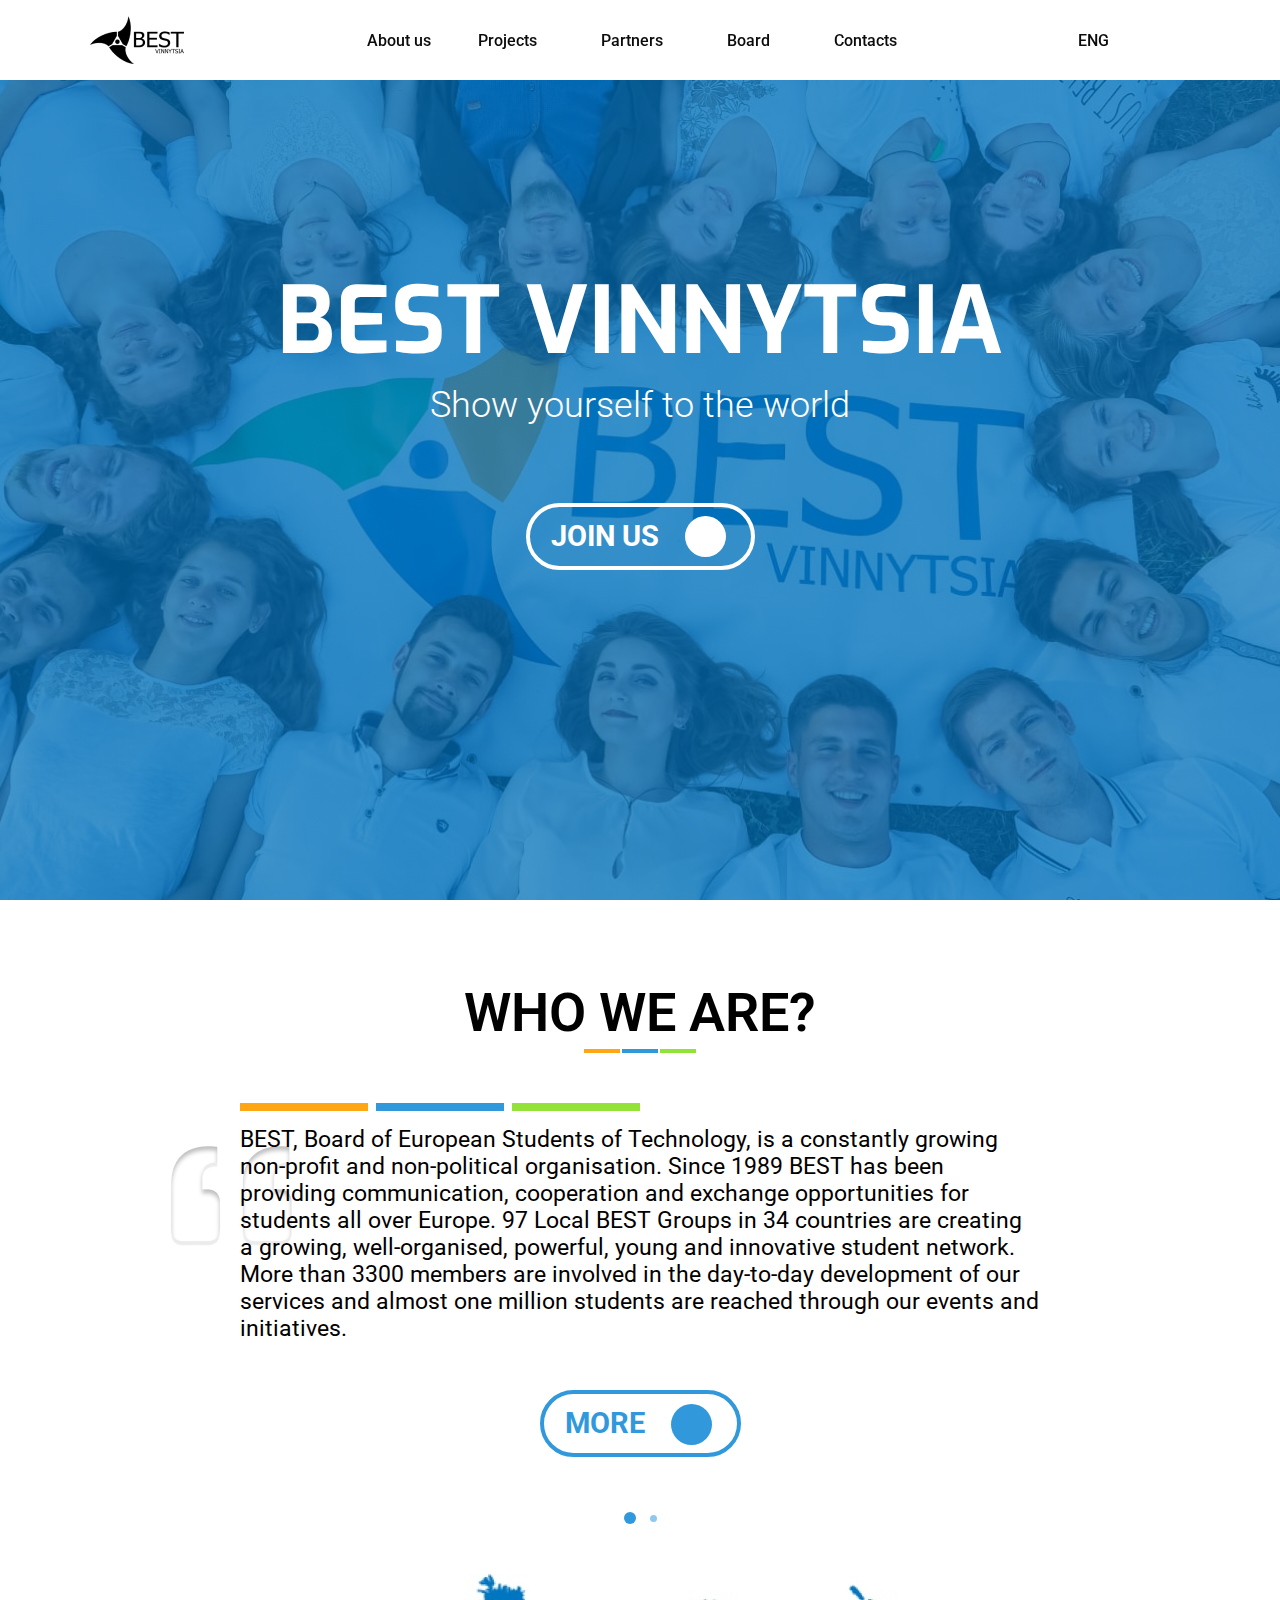
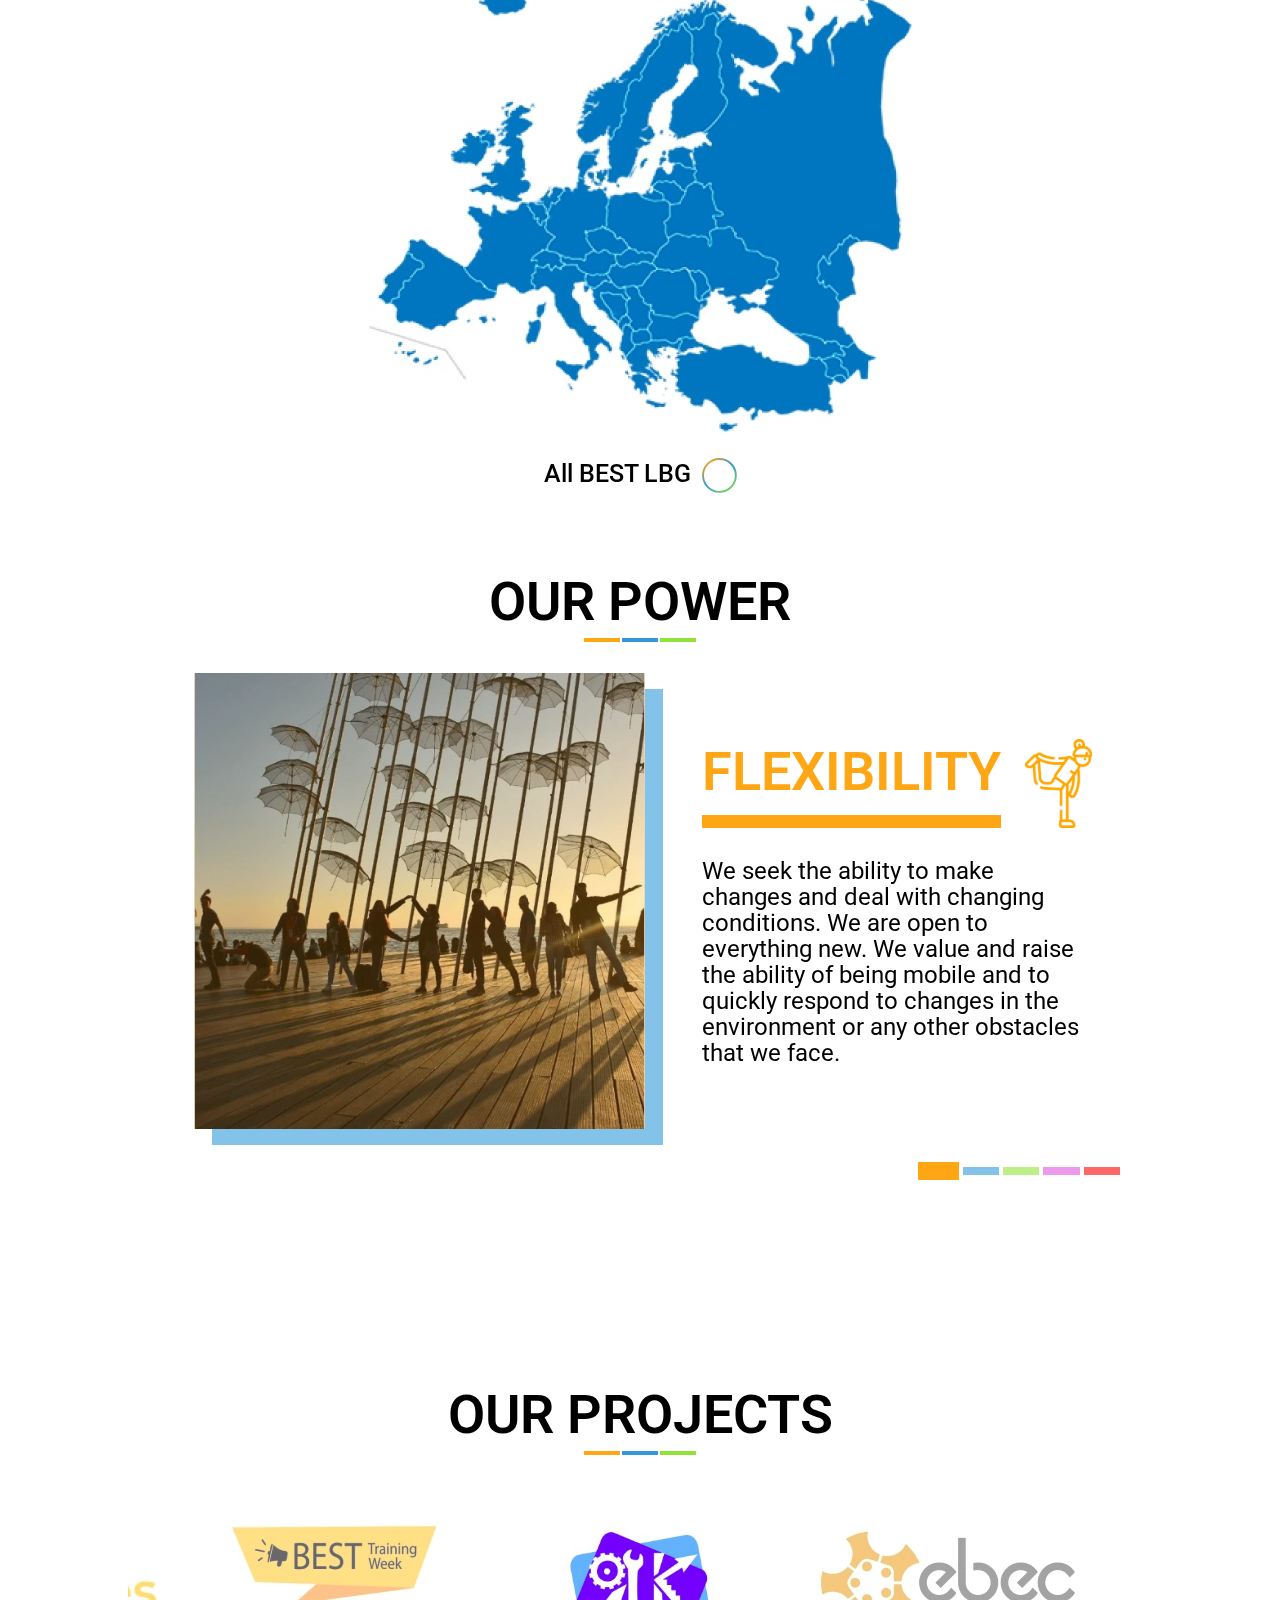
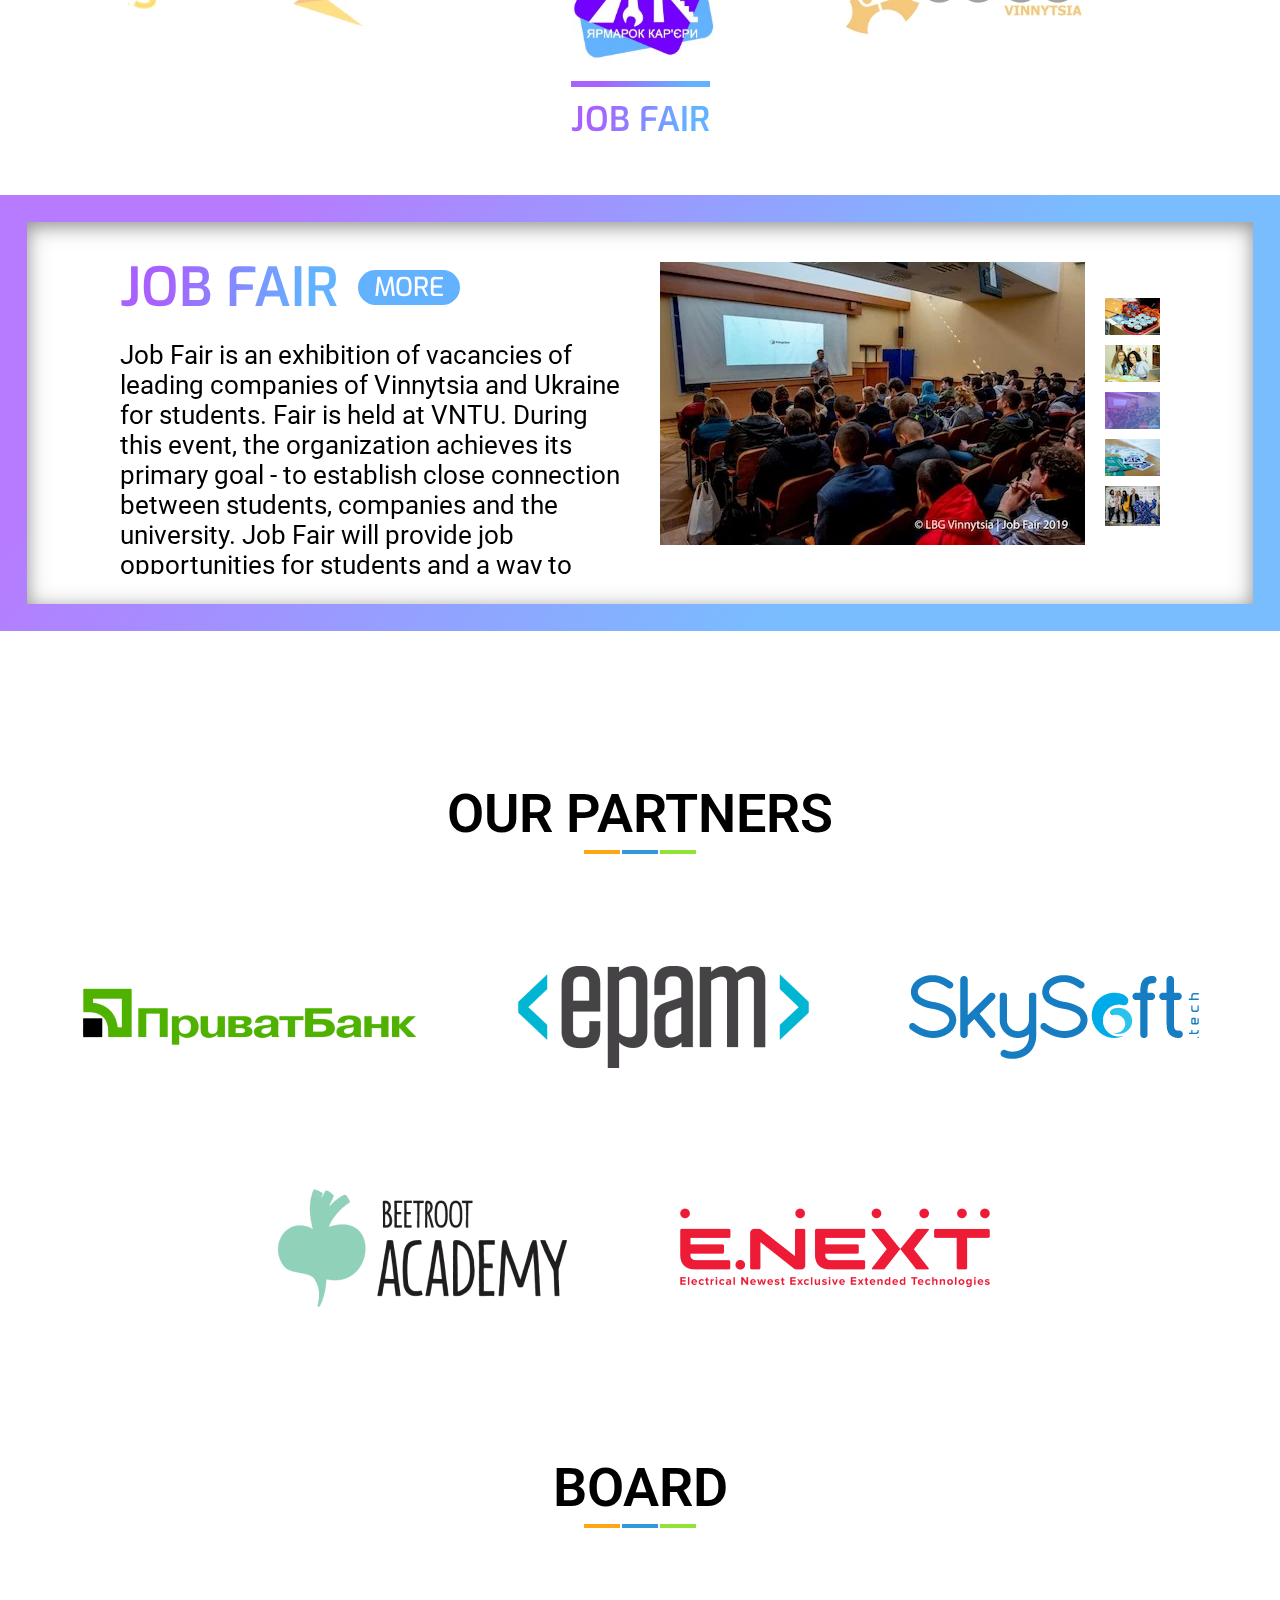
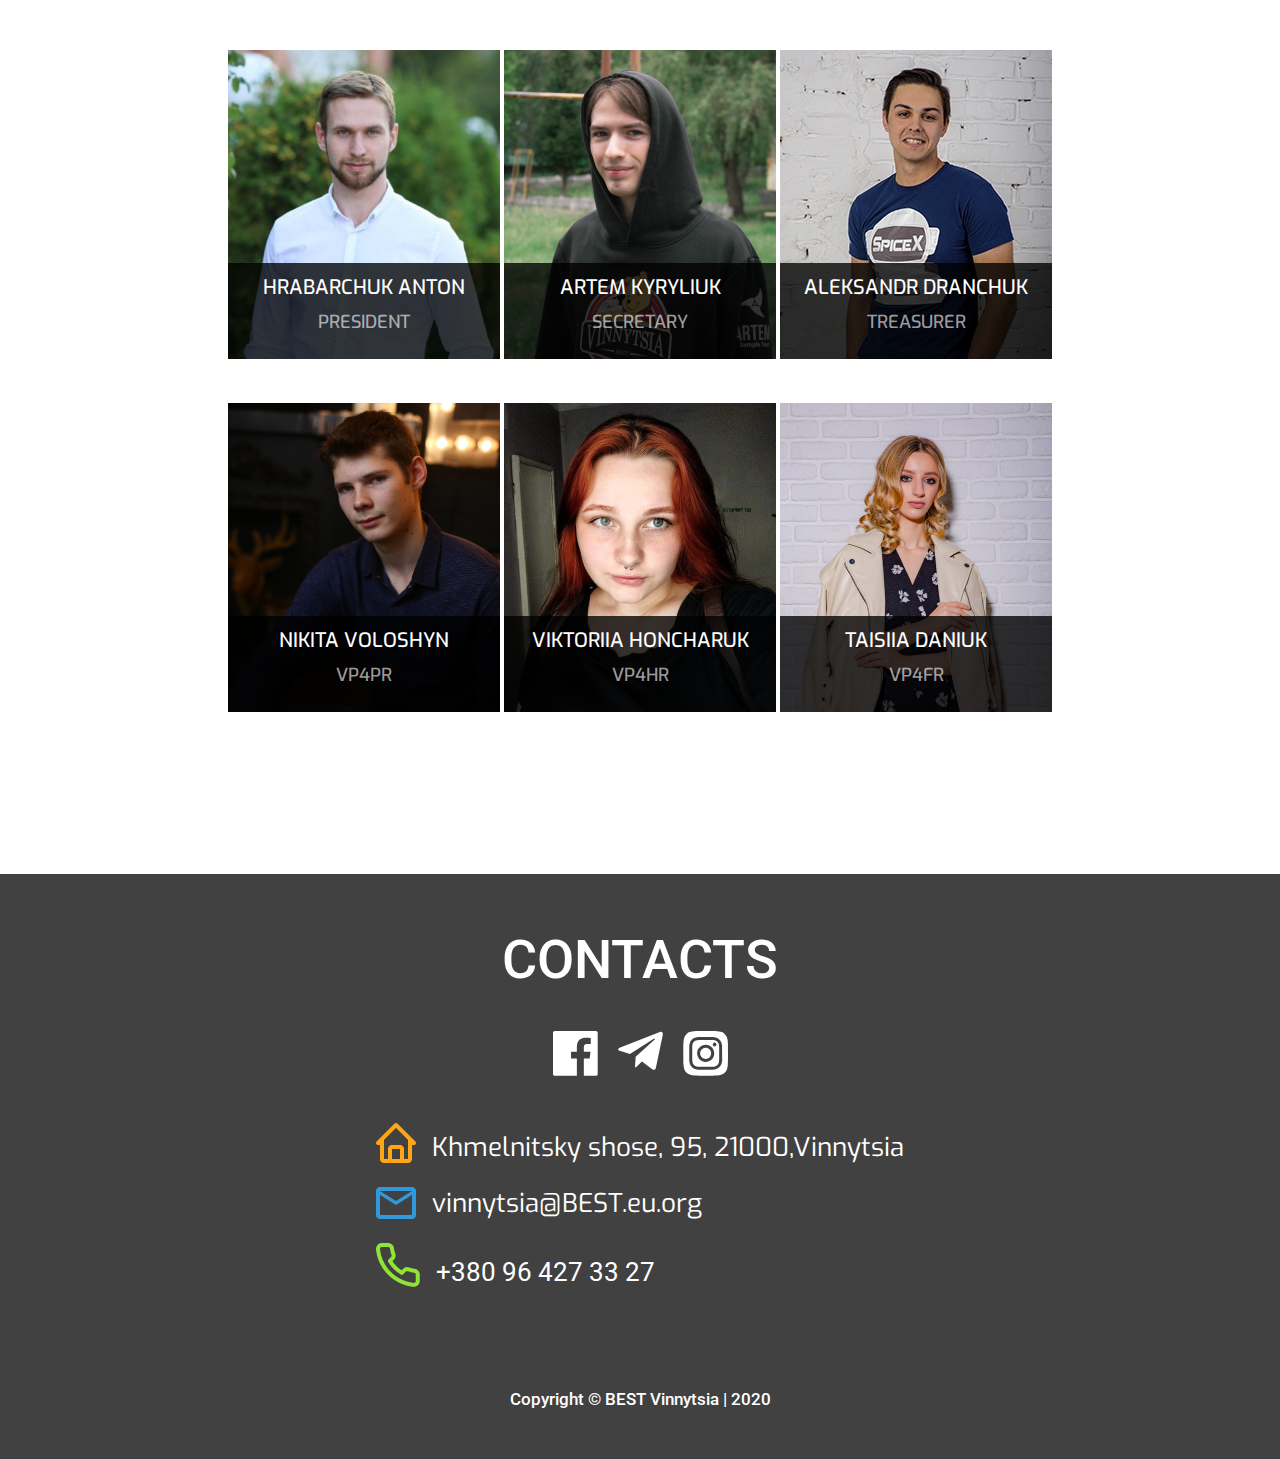
==== commit f77cb7d1: "board 2021" ====
--- a/index.html
+++ b/index.html
@@ -53,7 +53,7 @@
                                                      href="sites/ebec">EBEC</a></li> <!--http://ebecvinnytsia.dx.am/-->
                         <li class="dd-menu__item"><a class="dd-menu__link" target="_blank" href="./sites/jobfair">JOB FAIR</a></li>
                         <li class="dd-menu__item"><a class="dd-menu__link" target="_blank"
-                                                     href="sites/itRevolution">IT-REVOLUTION</a> <!--https://lessgrits.github.io/it-revolution/-->
+                                                     href="sites/it-revolution">IT-REVOLUTION</a> <!--https://lessgrits.github.io/it-revolution/-->
                         </li>
                         <li class="dd-menu__item"><a class="dd-menu__link" target="_blank"
                                                      href="./sites/sc2020">BEST COURSES</a></li>  <!--https://lessgrits.github.io/sc2020/-->
@@ -810,27 +810,27 @@
                 <div class="section-body">
                     <div class="board-item">
                         <picture>
-                            <img src="img/board1.jpg" alt="ALEKSANDR VERKHOLIAK President">
+                            <img src="img/board1.png" alt="Hrabarchuk Anton President">
                         </picture>
                         <div class="board-description">
-                            <h4 class="board__name">Taras Maslianko</h4>
+                            <h4 class="board__name">Hrabarchuk Anton</h4>
                             <h5 class="board__role">President</h5>
-                            <a href="mailto:taras.maslianko@best.eu.org" target="_blank" class="board__mail">taras.maslianko@best.eu.org</a>
+                            <a href="mailto:anton.hrabarchuk@BEST-eu.org" target="_blank" class="board__mail">anton.hrabarchuk@BEST-eu.org</a>
                         </div>
                     </div>
                     <div class="board-item">
                         <picture>
-                            <img src="img/board2.jpg" alt="MARIA YAROVA Secretary">
+                            <img src="img/board2.png" alt="Artem Kyryliuk Secretary">
                         </picture>
                         <div class="board-description">
-                            <h4 class="board__name">Artur Borusevych</h4>
+                            <h4 class="board__name">Artem Kyryliuk</h4>
                             <h5 class="board__role">Secretary</h5>
-                            <a target="_blank" href="mailto:artur.borusevych@best.eu.org" class="board__mail">artur.borusevych@best.eu.org</a>
+                            <a target="_blank" href="mailto:artem.kyryliuk@BEST-eu.org" class="board__mail">artem.kyryliuk@BEST-eu.org</a>
                         </div>
                     </div>
                     <div class="board-item">
                         <picture>
-                            <img src="img/board3.jpg" alt="ALEKSANDR VANIUTA Treasurer">
+                            <img src="img/board3.jpg" alt="Aleksandr Dranchuk Treasurer">
                         </picture>
                         <div class="board-description">
                             <h4 class="board__name">Aleksandr Dranchuk</h4>
@@ -840,30 +840,30 @@
                     </div>
                     <div class="board-item">
                         <picture>
-                            <img src="img/board4.jpg" alt="Viktoriia OMELCHENKO VP4PR">
+                            <img src="img/board4.png" alt="Nikita Voloshyn VP4PR">
                         </picture>
                         <div class="board-description">
-                            <h4 class="board__name">Oleksandra Musiichuk</h4>
+                            <h4 class="board__name">Nikita Voloshyn</h4>
                             <h5 class="board__role">VP4PR</h5>
-                            <a target="_blank" href="mailto:oleksandra.musiichuk@best.eu.org" class="board__mail">oleksandra.musiichuk@best.eu.org</a>
-                        </div>
-                    </div>
-                    <!--                    <div class="board-item">-->
-                    <!--                        <picture>-->
-                    <!--                            <img src="img/board5.jpg" alt="VERONIKA TOKARENKO VP4HR">-->
-                    <!--                        </picture>-->
-                    <!--                        <div class="board-description">-->
-                    <!--                            <h4 class="board__name">VERONIKA TOKARENKO</h4>-->
-                    <!--                            <h5 class="board__role">VP4HR</p>-->
-                    <!--                            <a target="_blank" href="mailto:nika.allen@best.eu.org" class="board__mail">nika.allen@best.eu.org</a>-->
-                    <!--                        </div>-->
-                    <!--                    </div>-->
+                            <a target="_blank" href="mailto:nikita.voloshyn@BEST-eu.org" class="board__mail">nikita.voloshyn@BEST-eu.org</a>
+                        </div>
+                    </div>
                     <div class="board-item">
-                        <img src="img/board6.jpg" alt="VICTORIA KOVAL VP4FR">
+                        <picture>
+                            <img src="img/board5.png" alt="Viktoriia Honcharuk VP4HR">
+                        </picture>
                         <div class="board-description">
-                            <h4 class="board__name">Olena Lukashenko</h4>
+                            <h4 class="board__name">Viktoriia Honcharuk</h4>
+                             <h5 class="board__role">VP4HR</p>
+                            <a target="_blank" href="mailto:viktoria.goncharuk@BEST-eu.org" class="board__mail">viktoria.goncharuk@BEST-eu.org</a>
+                         </div>
+                     </div>
+                    <div class="board-item">
+                        <img src="img/board6.png" alt="VICTORIA KOVAL VP4FR">
+                        <div class="board-description">
+                            <h4 class="board__name">Taisiia Daniuk</h4>
                             <h5 class="board__role">VP4FR</h5>
-                            <a target="_blank" href="mailto:olena.lukashenko@best.eu.org" class="board__mail">olena.lukashenko@best.eu.org</a>
+                            <a target="_blank" href="mailto:taya.danyuk@BEST-eu.org" class="board__mail">taya.danyuk@BEST-eu.org</a>
                         </div>
                     </div>
                 </div>
--- a/style/style.css
+++ b/style/style.css
@@ -1,44 +1,63 @@
-p, span, a, label {
-  font-family: 'Roboto', sans-serif; }
-
-h1, h2, h3, h4, h5, h6, button {
-  font-family: 'Exo', sans-serif; }
+p,
+span,
+a,
+label {
+  font-family: "Roboto", sans-serif;
+}
+
+h1,
+h2,
+h3,
+h4,
+h5,
+h6,
+button {
+  font-family: "Exo", sans-serif;
+}
 
 * {
-  scroll-behavior: smooth; }
+  scroll-behavior: smooth;
+}
 
 .green {
-  color: #93E237; }
+  color: #93e237;
+}
 
 .orange {
-  color: #FFA615; }
+  color: #ffa615;
+}
 
 .blue {
-  color: #3199DB; }
+  color: #3199db;
+}
 
 .pink {
-  color: #E156E3; }
+  color: #e156e3;
+}
 
 .red {
-  color: #FF0000; }
+  color: #ff0000;
+}
 
 .container {
   max-width: 1740px;
-  margin: 0 auto; }
+  margin: 0 auto;
+}
 
 .hidden {
   opacity: 0;
-  -webkit-transition: .5s;
-  -o-transition: .5s;
-  transition: .5s;
+  -webkit-transition: 0.5s;
+  -o-transition: 0.5s;
+  transition: 0.5s;
   display: none;
-  visibility: hidden; }
+  visibility: hidden;
+}
 
 .main-btn {
   display: inline-block;
   position: relative;
   background: initial;
-  border: 4px solid #FFFFFF;
+  border: 4px solid #ffffff;
   -webkit-box-sizing: border-box;
   box-sizing: border-box;
   border-radius: 36px;
@@ -52,34 +71,38 @@
   text-transform: uppercase;
   -webkit-transition: padding 1s;
   -o-transition: padding 1s;
-  transition: padding 1s; }
-  .main-btn:after {
-    content: '\eab8';
-    font-family: IcoFont;
-    display: block;
-    position: absolute;
-    right: 25px;
-    top: calc(50% - 20px);
-    width: 41px;
-    height: 41px;
-    border-radius: 50%;
-    background: #fff;
-    color: #1B689B;
-    font-weight: normal;
-    text-align: center;
-    padding-top: 2px;
-    padding-left: 2px;
-    -webkit-transition: right 1s;
-    -o-transition: right 1s;
-    transition: right 1s; }
-  .main-btn:hover {
-    padding: 10px 123px 10px 21px;
-    -webkit-transition: padding 1s;
-    -o-transition: padding 1s;
-    transition: padding 1s; }
+  transition: padding 1s;
+}
+.main-btn:after {
+  content: "\eab8";
+  font-family: IcoFont;
+  display: block;
+  position: absolute;
+  right: 25px;
+  top: calc(50% - 20px);
+  width: 41px;
+  height: 41px;
+  border-radius: 50%;
+  background: #fff;
+  color: #1b689b;
+  font-weight: normal;
+  text-align: center;
+  padding-top: 2px;
+  padding-left: 2px;
+  -webkit-transition: right 1s;
+  -o-transition: right 1s;
+  transition: right 1s;
+}
+.main-btn:hover {
+  padding: 10px 123px 10px 21px;
+  -webkit-transition: padding 1s;
+  -o-transition: padding 1s;
+  transition: padding 1s;
+}
 
 .header .container {
-  max-width: 1920px; }
+  max-width: 1920px;
+}
 
 .header__top {
   display: -webkit-box;
@@ -99,127 +122,156 @@
   left: 0;
   top: 0;
   height: 80px;
-  -webkit-transition: .5s;
-  -o-transition: .5s;
-  transition: .5s; }
-  .header__top .logo-img {
-    max-width: 100%; }
-  .header__top .dd-menu {
-    position: absolute;
-    z-index: -1;
-    left: 50%;
-    -webkit-transform: translateX(-50%);
-    -ms-transform: translateX(-50%);
-    transform: translateX(-50%);
-    width: 150px;
-    -webkit-box-shadow: 0 29px 21px rgba(0, 0, 0, 0.25);
-    box-shadow: 0 29px 21px rgba(0, 0, 0, 0.25);
-    opacity: 0;
-    -webkit-transition: .5s;
-    -o-transition: .5s;
-    transition: .5s; }
-    .header__top .dd-menu__bridge {
-      background: initial; }
-    .header__top .dd-menu__item {
-      text-align: center;
-      padding: 0;
-      background: #FFFFFF;
-      height: 1px;
-      -webkit-transition: .5s;
-      -o-transition: .5s;
-      transition: .5s; }
-      .header__top .dd-menu__item:hover {
-        background-color: rgba(255, 255, 255, 0.5);
-        cursor: pointer; }
-        .header__top .dd-menu__item:hover .dd-menu__link {
-          color: #1B689B; }
-    .header__top .dd-menu__link {
-      font-family: 'Roboto', sans-serif;
-      font-style: normal;
-      font-weight: bold;
-      font-size: 0;
-      color: #000; }
-  .header__top .menu {
-    margin-right: 80px;
-    width: 63%;
-    display: -webkit-box;
-    display: -ms-flexbox;
-    display: flex;
-    -webkit-box-pack: justify;
-    -ms-flex-pack: justify;
-    justify-content: space-between;
-    -webkit-box-align: center;
-    -ms-flex-align: center;
-    align-items: center; }
-    .header__top .menu__item {
-      text-align: center; }
-      .header__top .menu__item .menu__link {
-        color: #0B0B0B;
-        font-size: 16px;
-        line-height: 19px;
-        font-weight: 500; }
-        .header__top .menu__item .menu__link:hover {
-          color: #1B689B; }
-      .header__top .menu__item:last-child {
-        margin-left: 20%; }
-    .header__top .menu .hover-dd {
-      position: relative; }
-      .header__top .menu .hover-dd .menu__link {
-        padding-right: 15px; }
-        .header__top .menu .hover-dd .menu__link:after {
-          position: absolute;
-          content: "\ea67";
-          font-family: "IcoFont";
-          font-size: 20px;
-          cursor: pointer;
-          right: -10px;
-          top: calc(50% - 8px); }
-      .header__top .menu .hover-dd:hover .dd-menu {
-        opacity: 1;
-        -webkit-transition: .5s;
-        -o-transition: .5s;
-        transition: .5s;
-        z-index: 3; }
-        .header__top .menu .hover-dd:hover .dd-menu__bridge {
-          height: 29px; }
-        .header__top .menu .hover-dd:hover .dd-menu__item {
-          padding: 11px 0;
-          height: initial;
-          -webkit-transition: .5s;
-          -o-transition: .5s;
-          transition: .5s; }
-        .header__top .menu .hover-dd:hover .dd-menu__link {
-          font-size: 16px;
-          line-height: 19px; }
-      .header__top .menu .hover-dd:hover .menu__link:after {
-        color: #1B689B;
-        content: '\ea6a'; }
-    .header__top .menu__btn {
-      display: none; }
-  .header__top .change-lang {
-    position: relative; }
-    .header__top .change-lang .lang {
-      text-transform: uppercase; }
-      .header__top .change-lang .lang:after {
-        content: '\ea67';
-        font-family: "IcoFont";
-        font-size: 20px;
-        cursor: pointer;
-        vertical-align: middle; }
-      .header__top .change-lang .lang:hover {
-        color: #1B689B;
-        cursor: pointer; }
-  .header__top .hover-dd:hover .dd-menu {
-    opacity: 1;
-    -webkit-transition: opacity 1s;
-    -o-transition: opacity 1s;
-    transition: opacity 1s;
-    z-index: 3; }
-    .header__top .hover-dd:hover .dd-menu__item {
-      display: block; }
-  .header__top .hover-dd:hover .lang:after {
-    color: #1B689B;
-    content: '\ea6a'; }
+  -webkit-transition: 0.5s;
+  -o-transition: 0.5s;
+  transition: 0.5s;
+}
+.header__top .logo-img {
+  max-width: 100%;
+}
+.header__top .dd-menu {
+  position: absolute;
+  z-index: -1;
+  left: 50%;
+  -webkit-transform: translateX(-50%);
+  -ms-transform: translateX(-50%);
+  transform: translateX(-50%);
+  width: 150px;
+  -webkit-box-shadow: 0 29px 21px rgba(0, 0, 0, 0.25);
+  box-shadow: 0 29px 21px rgba(0, 0, 0, 0.25);
+  opacity: 0;
+  -webkit-transition: 0.5s;
+  -o-transition: 0.5s;
+  transition: 0.5s;
+}
+.header__top .dd-menu__bridge {
+  background: initial;
+}
+.header__top .dd-menu__item {
+  text-align: center;
+  padding: 0;
+  background: #ffffff;
+  height: 1px;
+  -webkit-transition: 0.5s;
+  -o-transition: 0.5s;
+  transition: 0.5s;
+}
+.header__top .dd-menu__item:hover {
+  background-color: rgba(255, 255, 255, 0.5);
+  cursor: pointer;
+}
+.header__top .dd-menu__item:hover .dd-menu__link {
+  color: #1b689b;
+}
+.header__top .dd-menu__link {
+  font-family: "Roboto", sans-serif;
+  font-style: normal;
+  font-weight: bold;
+  font-size: 0;
+  color: #000;
+}
+.header__top .menu {
+  margin-right: 80px;
+  width: 63%;
+  display: -webkit-box;
+  display: -ms-flexbox;
+  display: flex;
+  -webkit-box-pack: justify;
+  -ms-flex-pack: justify;
+  justify-content: space-between;
+  -webkit-box-align: center;
+  -ms-flex-align: center;
+  align-items: center;
+}
+.header__top .menu__item {
+  text-align: center;
+}
+.header__top .menu__item .menu__link {
+  color: #0b0b0b;
+  font-size: 16px;
+  line-height: 19px;
+  font-weight: 500;
+}
+.header__top .menu__item .menu__link:hover {
+  color: #1b689b;
+}
+.header__top .menu__item:last-child {
+  margin-left: 20%;
+}
+.header__top .menu .hover-dd {
+  position: relative;
+}
+.header__top .menu .hover-dd .menu__link {
+  padding-right: 15px;
+}
+.header__top .menu .hover-dd .menu__link:after {
+  position: absolute;
+  content: "\ea67";
+  font-family: "IcoFont";
+  font-size: 20px;
+  cursor: pointer;
+  right: -10px;
+  top: calc(50% - 8px);
+}
+.header__top .menu .hover-dd:hover .dd-menu {
+  opacity: 1;
+  -webkit-transition: 0.5s;
+  -o-transition: 0.5s;
+  transition: 0.5s;
+  z-index: 3;
+}
+.header__top .menu .hover-dd:hover .dd-menu__bridge {
+  height: 29px;
+}
+.header__top .menu .hover-dd:hover .dd-menu__item {
+  padding: 11px 0;
+  height: initial;
+  -webkit-transition: 0.5s;
+  -o-transition: 0.5s;
+  transition: 0.5s;
+}
+.header__top .menu .hover-dd:hover .dd-menu__link {
+  font-size: 16px;
+  line-height: 19px;
+}
+.header__top .menu .hover-dd:hover .menu__link:after {
+  color: #1b689b;
+  content: "\ea6a";
+}
+.header__top .menu__btn {
+  display: none;
+}
+.header__top .change-lang {
+  position: relative;
+}
+.header__top .change-lang .lang {
+  text-transform: uppercase;
+}
+.header__top .change-lang .lang:after {
+  content: "\ea67";
+  font-family: "IcoFont";
+  font-size: 20px;
+  cursor: pointer;
+  vertical-align: middle;
+}
+.header__top .change-lang .lang:hover {
+  color: #1b689b;
+  cursor: pointer;
+}
+.header__top .hover-dd:hover .dd-menu {
+  opacity: 1;
+  -webkit-transition: opacity 1s;
+  -o-transition: opacity 1s;
+  transition: opacity 1s;
+  z-index: 3;
+}
+.header__top .hover-dd:hover .dd-menu__item {
+  display: block;
+}
+.header__top .hover-dd:hover .lang:after {
+  color: #1b689b;
+  content: "\ea6a";
+}
 
 .header-body {
   margin-top: 80px;
@@ -236,49 +288,74 @@
   -webkit-box-orient: vertical;
   -webkit-box-direction: normal;
   -ms-flex-direction: column;
-  flex-direction: column; }
-  .header-body .header-overlay {
-    background-image: -webkit-gradient(linear, left bottom, left top, from(rgba(0, 113, 185, 0.73)), to(rgba(0, 113, 185, 0.73)));
-    background-image: -webkit-linear-gradient(bottom, rgba(0, 113, 185, 0.73), rgba(0, 113, 185, 0.73));
-    background-image: -o-linear-gradient(bottom, rgba(0, 113, 185, 0.73), rgba(0, 113, 185, 0.73));
-    background-image: linear-gradient(0deg, rgba(0, 113, 185, 0.73), rgba(0, 113, 185, 0.73));
-    position: absolute;
-    top: 0;
-    left: 0;
-    right: 0;
-    bottom: 0;
-    z-index: -1; }
-  .header-body__title {
-    padding-top: 20vh;
-    font-weight: bold;
-    font-size: 93px;
-    line-height: 124px;
-    text-align: center;
-    color: #FFFFFF;
-    text-transform: uppercase;}
-  .header-body__sub-title {
-    font-weight: 300;
-    font-size: 36px;
-    line-height: 42px;
-    text-align: center;
-    color: #FFFFFF; }
-  .header-body__arrow {
-    position: absolute;
-    cursor: pointer;
-    left: calc(50% - 20px);
-    bottom: 0; }
-    .header-body__arrow i {
-      color: #f1f1f1;
-      font-size: 40px;
-      color: rgba(255, 255, 255, 0.42);
-      -webkit-transition: color 1s;
-      -o-transition: color 1s;
-      transition: color 1s; }
-    .header-body__arrow:hover i {
-      color: #fff;
-      -webkit-transition: color 1s;
-      -o-transition: color 1s;
-      transition: color 1s; }
+  flex-direction: column;
+}
+.header-body .header-overlay {
+  background-image: -webkit-gradient(
+    linear,
+    left bottom,
+    left top,
+    from(rgba(0, 113, 185, 0.73)),
+    to(rgba(0, 113, 185, 0.73))
+  );
+  background-image: -webkit-linear-gradient(
+    bottom,
+    rgba(0, 113, 185, 0.73),
+    rgba(0, 113, 185, 0.73)
+  );
+  background-image: -o-linear-gradient(
+    bottom,
+    rgba(0, 113, 185, 0.73),
+    rgba(0, 113, 185, 0.73)
+  );
+  background-image: linear-gradient(
+    0deg,
+    rgba(0, 113, 185, 0.73),
+    rgba(0, 113, 185, 0.73)
+  );
+  position: absolute;
+  top: 0;
+  left: 0;
+  right: 0;
+  bottom: 0;
+  z-index: -1;
+}
+.header-body__title {
+  padding-top: 20vh;
+  font-weight: bold;
+  font-size: 93px;
+  line-height: 124px;
+  text-align: center;
+  color: #ffffff;
+  text-transform: uppercase;
+}
+.header-body__sub-title {
+  font-weight: 300;
+  font-size: 36px;
+  line-height: 42px;
+  text-align: center;
+  color: #ffffff;
+}
+.header-body__arrow {
+  position: absolute;
+  cursor: pointer;
+  left: calc(50% - 20px);
+  bottom: 0;
+}
+.header-body__arrow i {
+  color: #f1f1f1;
+  font-size: 40px;
+  color: rgba(255, 255, 255, 0.42);
+  -webkit-transition: color 1s;
+  -o-transition: color 1s;
+  transition: color 1s;
+}
+.header-body__arrow:hover i {
+  color: #fff;
+  -webkit-transition: color 1s;
+  -o-transition: color 1s;
+  transition: color 1s;
+}
 
 .main section {
   display: -webkit-box;
@@ -290,7 +367,8 @@
   flex-direction: column;
   -webkit-box-pack: center;
   -ms-flex-pack: center;
-  justify-content: center; }
+  justify-content: center;
+}
 
 .main .section-before {
   display: -webkit-box;
@@ -298,16 +376,20 @@
   display: flex;
   -webkit-box-pack: justify;
   -ms-flex-pack: justify;
-  justify-content: space-between; }
-  .main .section-before__orange {
-    background: #FFA615;
-    width: 32%; }
-  .main .section-before__blue {
-    background: #3199DB;
-    width: 32%; }
-  .main .section-before__green {
-    width: 32%;
-    background: #93E237; }
+  justify-content: space-between;
+}
+.main .section-before__orange {
+  background: #ffa615;
+  width: 32%;
+}
+.main .section-before__blue {
+  background: #3199db;
+  width: 32%;
+}
+.main .section-before__green {
+  width: 32%;
+  background: #93e237;
+}
 
 .main .section-top .section-header {
   text-align: center;
@@ -315,12 +397,14 @@
   font-size: 54px;
   line-height: 72px;
   padding-top: 47px;
-  text-transform: uppercase; }
+  text-transform: uppercase;
+}
 
 .main .section-top .section-before {
   margin: 0 auto;
   max-width: 112px;
-  height: 4px; }
+  height: 4px;
+}
 
 .main .section-body {
   display: -webkit-box;
@@ -329,696 +413,1163 @@
   -webkit-box-align: center;
   -ms-flex-align: center;
   align-items: center;
-  min-width: 0; }
-  .main .section-body .section-description {
-    font-size: 29px;
-    line-height: 34px;
-    text-align: left; }
-    .main .section-body .section-description .section-before {
-      width: 50%;
-      height: 8px;
-      margin-bottom: 15px; }
-    .main .section-body .section-description .main-btn {
-      border: 4px solid #3199DB;
-      color: #3199DB; }
-      .main .section-body .section-description .main-btn:after {
-        background: #3199DB;
-        color: #fff; }
-  .main .section-body .two-slide-slider {
-    min-width: 0;
-    width: 53vw;
-    max-width: 630px;
-    margin: 0 50px; }
-    .main .section-body .two-slide-slider .two-slide-slider__slide {
-      text-align: center; }
-      .main .section-body .two-slide-slider .two-slide-slider__slide .data-list {
-        display: -webkit-box;
-        display: -ms-flexbox;
-        display: flex;
-        -webkit-box-orient: vertical;
-        -webkit-box-direction: normal;
-        -ms-flex-direction: column;
-        flex-direction: column;
-        margin: -26px 0;
-        -webkit-box-align: center;
-        -ms-flex-align: center;
-        align-items: center;
-        width: 100%; }
-        .main .section-body .two-slide-slider .two-slide-slider__slide .data-list__item {
-          padding: 28px 0;
-          display: -webkit-box;
-          display: -ms-flexbox;
-          display: flex;
-          -webkit-box-pack: justify;
-          -ms-flex-pack: justify;
-          justify-content: space-between;
-          -webkit-box-align: center;
-          -ms-flex-align: center;
-          align-items: center;
-          width: 100%; }
-          .main .section-body .two-slide-slider .two-slide-slider__slide .data-list__item:first-child .data-list__value {
-            color: #FFA615; }
-          .main .section-body .two-slide-slider .two-slide-slider__slide .data-list__item:nth-child(2) .data-list__value {
-            color: #3199DB; }
-          .main .section-body .two-slide-slider .two-slide-slider__slide .data-list__item:last-child .data-list__value {
-            color: #93E237; }
-        .main .section-body .two-slide-slider .two-slide-slider__slide .data-list__photo-overlay {
-          padding-left: 15%; }
-        .main .section-body .two-slide-slider .two-slide-slider__slide .data-list__value {
-          font-weight: bold;
-          font-size: 32px;
-          line-height: 37px;
-          text-align: center;
-          -webkit-box-flex: 1;
-          -ms-flex-positive: 1;
-          flex-grow: 1; }
-      .main .section-body .two-slide-slider .two-slide-slider__slide .two-slide-slider__empty-map {
-        max-width: 100%;
-        -webkit-transition: .5s;
-        -o-transition: .5s;
-        transition: .5s; }
-    .main .section-body .two-slide-slider .slick-dots button {
-      font-size: 0; }
+  min-width: 0;
+}
+.main .section-body .section-description {
+  font-size: 29px;
+  line-height: 34px;
+  text-align: left;
+}
+.main .section-body .section-description .section-before {
+  width: 50%;
+  height: 8px;
+  margin-bottom: 15px;
+}
+.main .section-body .section-description .main-btn {
+  border: 4px solid #3199db;
+  color: #3199db;
+}
+.main .section-body .section-description .main-btn:after {
+  background: #3199db;
+  color: #fff;
+}
+.main .section-body .two-slide-slider {
+  min-width: 0;
+  width: 53vw;
+  max-width: 630px;
+  margin: 0 50px;
+}
+.main .section-body .two-slide-slider .two-slide-slider__slide {
+  text-align: center;
+}
+.main .section-body .two-slide-slider .two-slide-slider__slide .data-list {
+  display: -webkit-box;
+  display: -ms-flexbox;
+  display: flex;
+  -webkit-box-orient: vertical;
+  -webkit-box-direction: normal;
+  -ms-flex-direction: column;
+  flex-direction: column;
+  margin: -26px 0;
+  -webkit-box-align: center;
+  -ms-flex-align: center;
+  align-items: center;
+  width: 100%;
+}
+.main
+  .section-body
+  .two-slide-slider
+  .two-slide-slider__slide
+  .data-list__item {
+  padding: 28px 0;
+  display: -webkit-box;
+  display: -ms-flexbox;
+  display: flex;
+  -webkit-box-pack: justify;
+  -ms-flex-pack: justify;
+  justify-content: space-between;
+  -webkit-box-align: center;
+  -ms-flex-align: center;
+  align-items: center;
+  width: 100%;
+}
+.main
+  .section-body
+  .two-slide-slider
+  .two-slide-slider__slide
+  .data-list__item:first-child
+  .data-list__value {
+  color: #ffa615;
+}
+.main
+  .section-body
+  .two-slide-slider
+  .two-slide-slider__slide
+  .data-list__item:nth-child(2)
+  .data-list__value {
+  color: #3199db;
+}
+.main
+  .section-body
+  .two-slide-slider
+  .two-slide-slider__slide
+  .data-list__item:last-child
+  .data-list__value {
+  color: #93e237;
+}
+.main
+  .section-body
+  .two-slide-slider
+  .two-slide-slider__slide
+  .data-list__photo-overlay {
+  padding-left: 15%;
+}
+.main
+  .section-body
+  .two-slide-slider
+  .two-slide-slider__slide
+  .data-list__value {
+  font-weight: bold;
+  font-size: 32px;
+  line-height: 37px;
+  text-align: center;
+  -webkit-box-flex: 1;
+  -ms-flex-positive: 1;
+  flex-grow: 1;
+}
+.main
+  .section-body
+  .two-slide-slider
+  .two-slide-slider__slide
+  .two-slide-slider__empty-map {
+  max-width: 100%;
+  -webkit-transition: 0.5s;
+  -o-transition: 0.5s;
+  transition: 0.5s;
+}
+.main .section-body .two-slide-slider .slick-dots button {
+  font-size: 0;
+}
 
 .main .about-us {
-  padding-top: 80px; }
-  .main .about-us .checkbox {
-    display: -webkit-box;
-    display: -ms-flexbox;
-    display: flex;
-    -webkit-box-pack: end;
-    -ms-flex-pack: end;
-    justify-content: flex-end;
-    margin: 0 0 25px; }
-    .main .about-us .checkbox input[type="checkbox"] {
-      display: none; }
-      .main .about-us .checkbox input[type="checkbox"]:checked + label:after {
-        background-image: url("../img/checkbox-on.svg"); }
-    .main .about-us .checkbox .vinny {
-      width: 250px;
-      -webkit-transition: width .5s, font-size .5s .5s;
-      -o-transition: width .5s, font-size .5s .5s;
-      transition: width .5s, font-size .5s .5s;
-      left: 100px; }
-    .main .about-us .checkbox .hidden {
-      display: block;
-      font-size: 0;
-      -webkit-transition: width 1s .5s;
-      -o-transition: width 1s .5s;
-      transition: width 1s .5s;
-      width: 0;
-      padding: 0; }
-    .main .about-us .checkbox label {
-      font-weight: 500;
-      font-size: 25px;
-      padding-right: 50px;
-      cursor: pointer;
-      -webkit-transition: .5s;
-      -o-transition: .5s;
-      transition: .5s; }
-      .main .about-us .checkbox label:after {
-        content: '';
-        display: inline-block;
-        vertical-align: middle;
-        width: 36px;
-        height: 37px;
-        text-align: center;
-        background-image: url("../img/checkbox-off.svg");
-        background-size: 100%;
-        background-repeat: no-repeat;
-        margin-left: 10px; }
-  .main .about-us .section-body {
-    padding-top: 50px;
-    -webkit-box-pack: center;
-    -ms-flex-pack: center;
-    justify-content: center; }
-    .main .about-us .section-body .section-description {
-      max-width: 460px;
-      display: -webkit-box;
-      display: -ms-flexbox;
-      display: flex;
-      -webkit-box-orient: vertical;
-      -webkit-box-direction: normal;
-      -ms-flex-direction: column;
-      flex-direction: column;
-      padding-top: 50px; }
-      .main .about-us .section-body .section-description .section-text {
-        position: relative;
-        z-index: 1;
-        font-size: 23px;
-        line-height: 27px; }
-        .main .about-us .section-body .section-description .section-text:before {
-          z-index: -1;
-          content: ' ';
-          display: block;
-          background: url(../img/quotes.png);
-          position: absolute;
-          top: 20px;
-          left: -70px;
-          color: #FFFFFF;
-          width: 123px;
-          height: 101px; }
+  padding-top: 80px;
+}
+.main .about-us .checkbox {
+  display: -webkit-box;
+  display: -ms-flexbox;
+  display: flex;
+  -webkit-box-pack: end;
+  -ms-flex-pack: end;
+  justify-content: flex-end;
+  margin: 0 0 25px;
+}
+.main .about-us .checkbox input[type="checkbox"] {
+  display: none;
+}
+.main .about-us .checkbox input[type="checkbox"]:checked + label:after {
+  background-image: url("../img/checkbox-on.svg");
+}
+.main .about-us .checkbox .vinny {
+  width: 250px;
+  -webkit-transition: width 0.5s, font-size 0.5s 0.5s;
+  -o-transition: width 0.5s, font-size 0.5s 0.5s;
+  transition: width 0.5s, font-size 0.5s 0.5s;
+  left: 100px;
+}
+.main .about-us .checkbox .hidden {
+  display: block;
+  font-size: 0;
+  -webkit-transition: width 1s 0.5s;
+  -o-transition: width 1s 0.5s;
+  transition: width 1s 0.5s;
+  width: 0;
+  padding: 0;
+}
+.main .about-us .checkbox label {
+  font-weight: 500;
+  font-size: 25px;
+  padding-right: 50px;
+  cursor: pointer;
+  -webkit-transition: 0.5s;
+  -o-transition: 0.5s;
+  transition: 0.5s;
+}
+.main .about-us .checkbox label:after {
+  content: "";
+  display: inline-block;
+  vertical-align: middle;
+  width: 36px;
+  height: 37px;
+  text-align: center;
+  background-image: url("../img/checkbox-off.svg");
+  background-size: 100%;
+  background-repeat: no-repeat;
+  margin-left: 10px;
+}
+.main .about-us .section-body {
+  padding-top: 50px;
+  -webkit-box-pack: center;
+  -ms-flex-pack: center;
+  justify-content: center;
+}
+.main .about-us .section-body .section-description {
+  max-width: 460px;
+  display: -webkit-box;
+  display: -ms-flexbox;
+  display: flex;
+  -webkit-box-orient: vertical;
+  -webkit-box-direction: normal;
+  -ms-flex-direction: column;
+  flex-direction: column;
+  padding-top: 50px;
+}
+.main .about-us .section-body .section-description .section-text {
+  position: relative;
+  z-index: 1;
+  font-size: 23px;
+  line-height: 27px;
+}
+.main .about-us .section-body .section-description .section-text:before {
+  z-index: -1;
+  content: " ";
+  display: block;
+  background: url(../img/quotes.png);
+  position: absolute;
+  top: 20px;
+  left: -70px;
+  color: #ffffff;
+  width: 123px;
+  height: 101px;
+}
 
 .main .our-power {
-  padding-bottom: 112px; }
-  .main .our-power .power-slider {
-    padding-top: 50px;
-    width: 80%; }
-    .main .our-power .power-slider .power-slide {
-      display: -webkit-box;
-      display: -ms-flexbox;
-      display: flex;
-      -webkit-box-align: center;
-      -ms-flex-align: center;
-      align-items: center;
-      -webkit-box-pack: center;
-      -ms-flex-pack: center;
-      justify-content: center;
-      padding-bottom: 50px; }
-      .main .our-power .power-slider .power-slide__photo {
-        max-width: 550px;
-        width: 47%;
-        margin-right: 6%;
-        position: relative; }
-        .main .our-power .power-slider .power-slide__photo .img-overlay {
-          position: absolute;
-          left: 0;
-          top: 0;
-          bottom: 0;
-          right: 0; }
-          .main .our-power .power-slider .power-slide__photo .img-overlay:after {
-            content: '';
-            width: 100%;
-            height: 100%;
-            position: absolute;
-            display: block;
-            z-index: -1;
-            right: -18px;
-            bottom: -16px; }
-        .main .our-power .power-slider .power-slide__photo img {
-          max-width: 100%; }
-      .main .our-power .power-slider .power-slide__content {
-        max-width: 450px;
-        width: 40%;
-        display: -webkit-box;
-        display: -ms-flexbox;
-        display: flex;
-        -webkit-box-orient: vertical;
-        -webkit-box-direction: normal;
-        -ms-flex-direction: column;
-        flex-direction: column;
-        -webkit-box-align: start;
-        -ms-flex-align: start;
-        align-items: flex-start; }
-        .main .our-power .power-slider .power-slide__content .power-slide__title {
-          font-weight: 600;
-          font-size: 54px;
-          line-height: 72px;
-          text-align: left;
-          text-transform: uppercase;
-          position: relative;
-          padding-bottom: 50px; }
-          .main .our-power .power-slider .power-slide__content .power-slide__title:before {
-            content: '';
-            width: 100%;
-            height: 13px;
-            background: inherit;
-            position: absolute;
-            bottom: 30px;
-            left: 0; }
-          .main .our-power .power-slider .power-slide__content .power-slide__title:after {
-            content: '';
-            display: block;
-            background-size: cover;
-            background-repeat: no-repeat;
-            position: absolute;
-            left: calc(100% + 24px);
-            bottom: 30px; }
-        .main .our-power .power-slider .power-slide__content .power-slide__text {
-          font-size: 29px;
-          line-height: 34px; }
-      .main .our-power .power-slider .power-slide:nth-child(1) .img-overlay {
-        background: rgba(255, 166, 21, 0.18); }
-        .main .our-power .power-slider .power-slide:nth-child(1) .img-overlay:after {
-          background: rgba(49, 153, 219, 0.6); }
-      .main .our-power .power-slider .power-slide:nth-child(1) .power-slide__title {
-        color: #FFA615; }
-        .main .our-power .power-slider .power-slide:nth-child(1) .power-slide__title:before {
-          background: #FFA615; }
-        .main .our-power .power-slider .power-slide:nth-child(1) .power-slide__title:after {
-          background-image: url("../img/power-icon1.svg");
-          width: 67px;
-          height: 89px; }
-      .main .our-power .power-slider .power-slide:nth-child(2) .img-overlay {
-        background: rgba(49, 153, 219, 0.18); }
-        .main .our-power .power-slider .power-slide:nth-child(2) .img-overlay:after {
-          background: rgba(147, 226, 55, 0.6); }
-      .main .our-power .power-slider .power-slide:nth-child(2) .power-slide__title {
-        color: #3199DB; }
-        .main .our-power .power-slider .power-slide:nth-child(2) .power-slide__title:before {
-          background: #3199DB; }
-        .main .our-power .power-slider .power-slide:nth-child(2) .power-slide__title:after {
-          background-image: url("../img/power-icon2.svg");
-          width: 103px;
-          height: 89px; }
-      .main .our-power .power-slider .power-slide:nth-child(3) .img-overlay {
-        background: rgba(147, 226, 55, 0.18); }
-        .main .our-power .power-slider .power-slide:nth-child(3) .img-overlay:after {
-          background: rgba(225, 86, 227, 0.6); }
-      .main .our-power .power-slider .power-slide:nth-child(3) .power-slide__title {
-        color: #93E237; }
-        .main .our-power .power-slider .power-slide:nth-child(3) .power-slide__title:before {
-          background: #93E237; }
-        .main .our-power .power-slider .power-slide:nth-child(3) .power-slide__title:after {
-          background-image: url("../img/power-icon3.svg");
-          width: 97px;
-          height: 89px; }
-      .main .our-power .power-slider .power-slide:nth-child(4) .img-overlay {
-        background: rgba(225, 86, 227, 0.18); }
-        .main .our-power .power-slider .power-slide:nth-child(4) .img-overlay:after {
-          background: rgba(232, 55, 55, 0.6); }
-      .main .our-power .power-slider .power-slide:nth-child(4) .power-slide__title {
-        color: #E156E3; }
-        .main .our-power .power-slider .power-slide:nth-child(4) .power-slide__title:before {
-          background: #E156E3; }
-        .main .our-power .power-slider .power-slide:nth-child(4) .power-slide__title:after {
-          background-image: url("../img/power-icon4.svg");
-          width: 89px;
-          height: 89px; }
-      .main .our-power .power-slider .power-slide:nth-child(5) .img-overlay {
-        background: rgba(232, 55, 55, 0.18); }
-        .main .our-power .power-slider .power-slide:nth-child(5) .img-overlay:after {
-          background: rgba(255, 166, 21, 0.6); }
-      .main .our-power .power-slider .power-slide:nth-child(5) .power-slide__title {
-        color: #FF0000; }
-        .main .our-power .power-slider .power-slide:nth-child(5) .power-slide__title:before {
-          background: #FF0000; }
-        .main .our-power .power-slider .power-slide:nth-child(5) .power-slide__title:after {
-          background-image: url("../img/power-icon5.svg");
-          width: 101px;
-          height: 89px; }
+  padding-bottom: 112px;
+}
+.main .our-power .power-slider {
+  padding-top: 50px;
+  width: 80%;
+}
+.main .our-power .power-slider .power-slide {
+  display: -webkit-box;
+  display: -ms-flexbox;
+  display: flex;
+  -webkit-box-align: center;
+  -ms-flex-align: center;
+  align-items: center;
+  -webkit-box-pack: center;
+  -ms-flex-pack: center;
+  justify-content: center;
+  padding-bottom: 50px;
+}
+.main .our-power .power-slider .power-slide__photo {
+  max-width: 550px;
+  width: 47%;
+  margin-right: 6%;
+  position: relative;
+}
+.main .our-power .power-slider .power-slide__photo .img-overlay {
+  position: absolute;
+  left: 0;
+  top: 0;
+  bottom: 0;
+  right: 0;
+}
+.main .our-power .power-slider .power-slide__photo .img-overlay:after {
+  content: "";
+  width: 100%;
+  height: 100%;
+  position: absolute;
+  display: block;
+  z-index: -1;
+  right: -18px;
+  bottom: -16px;
+}
+.main .our-power .power-slider .power-slide__photo img {
+  max-width: 100%;
+}
+.main .our-power .power-slider .power-slide__content {
+  max-width: 450px;
+  width: 40%;
+  display: -webkit-box;
+  display: -ms-flexbox;
+  display: flex;
+  -webkit-box-orient: vertical;
+  -webkit-box-direction: normal;
+  -ms-flex-direction: column;
+  flex-direction: column;
+  -webkit-box-align: start;
+  -ms-flex-align: start;
+  align-items: flex-start;
+}
+.main .our-power .power-slider .power-slide__content .power-slide__title {
+  font-weight: 600;
+  font-size: 54px;
+  line-height: 72px;
+  text-align: left;
+  text-transform: uppercase;
+  position: relative;
+  padding-bottom: 50px;
+}
+.main
+  .our-power
+  .power-slider
+  .power-slide__content
+  .power-slide__title:before {
+  content: "";
+  width: 100%;
+  height: 13px;
+  background: inherit;
+  position: absolute;
+  bottom: 30px;
+  left: 0;
+}
+.main .our-power .power-slider .power-slide__content .power-slide__title:after {
+  content: "";
+  display: block;
+  background-size: cover;
+  background-repeat: no-repeat;
+  position: absolute;
+  left: calc(100% + 24px);
+  bottom: 30px;
+}
+.main .our-power .power-slider .power-slide__content .power-slide__text {
+  font-size: 29px;
+  line-height: 34px;
+}
+.main .our-power .power-slider .power-slide:nth-child(1) .img-overlay {
+  background: rgba(255, 166, 21, 0.18);
+}
+.main .our-power .power-slider .power-slide:nth-child(1) .img-overlay:after {
+  background: rgba(49, 153, 219, 0.6);
+}
+.main .our-power .power-slider .power-slide:nth-child(1) .power-slide__title {
+  color: #ffa615;
+}
+.main
+  .our-power
+  .power-slider
+  .power-slide:nth-child(1)
+  .power-slide__title:before {
+  background: #ffa615;
+}
+.main
+  .our-power
+  .power-slider
+  .power-slide:nth-child(1)
+  .power-slide__title:after {
+  background-image: url("../img/power-icon1.svg");
+  width: 67px;
+  height: 89px;
+}
+.main .our-power .power-slider .power-slide:nth-child(2) .img-overlay {
+  background: rgba(49, 153, 219, 0.18);
+}
+.main .our-power .power-slider .power-slide:nth-child(2) .img-overlay:after {
+  background: rgba(147, 226, 55, 0.6);
+}
+.main .our-power .power-slider .power-slide:nth-child(2) .power-slide__title {
+  color: #3199db;
+}
+.main
+  .our-power
+  .power-slider
+  .power-slide:nth-child(2)
+  .power-slide__title:before {
+  background: #3199db;
+}
+.main
+  .our-power
+  .power-slider
+  .power-slide:nth-child(2)
+  .power-slide__title:after {
+  background-image: url("../img/power-icon2.svg");
+  width: 103px;
+  height: 89px;
+}
+.main .our-power .power-slider .power-slide:nth-child(3) .img-overlay {
+  background: rgba(147, 226, 55, 0.18);
+}
+.main .our-power .power-slider .power-slide:nth-child(3) .img-overlay:after {
+  background: rgba(225, 86, 227, 0.6);
+}
+.main .our-power .power-slider .power-slide:nth-child(3) .power-slide__title {
+  color: #93e237;
+}
+.main
+  .our-power
+  .power-slider
+  .power-slide:nth-child(3)
+  .power-slide__title:before {
+  background: #93e237;
+}
+.main
+  .our-power
+  .power-slider
+  .power-slide:nth-child(3)
+  .power-slide__title:after {
+  background-image: url("../img/power-icon3.svg");
+  width: 97px;
+  height: 89px;
+}
+.main .our-power .power-slider .power-slide:nth-child(4) .img-overlay {
+  background: rgba(225, 86, 227, 0.18);
+}
+.main .our-power .power-slider .power-slide:nth-child(4) .img-overlay:after {
+  background: rgba(232, 55, 55, 0.6);
+}
+.main .our-power .power-slider .power-slide:nth-child(4) .power-slide__title {
+  color: #e156e3;
+}
+.main
+  .our-power
+  .power-slider
+  .power-slide:nth-child(4)
+  .power-slide__title:before {
+  background: #e156e3;
+}
+.main
+  .our-power
+  .power-slider
+  .power-slide:nth-child(4)
+  .power-slide__title:after {
+  background-image: url("../img/power-icon4.svg");
+  width: 89px;
+  height: 89px;
+}
+.main .our-power .power-slider .power-slide:nth-child(5) .img-overlay {
+  background: rgba(232, 55, 55, 0.18);
+}
+.main .our-power .power-slider .power-slide:nth-child(5) .img-overlay:after {
+  background: rgba(255, 166, 21, 0.6);
+}
+.main .our-power .power-slider .power-slide:nth-child(5) .power-slide__title {
+  color: #ff0000;
+}
+.main
+  .our-power
+  .power-slider
+  .power-slide:nth-child(5)
+  .power-slide__title:before {
+  background: #ff0000;
+}
+.main
+  .our-power
+  .power-slider
+  .power-slide:nth-child(5)
+  .power-slide__title:after {
+  background-image: url("../img/power-icon5.svg");
+  width: 101px;
+  height: 89px;
+}
 
 .main .projects {
-  padding-top: 40px; }
-  .main .projects .section-top {
-    padding-bottom: 100px; }
-  .main .projects .projects-logo-slider {
-    width: 80%; }
-    .main .projects .projects-logo-slider .project-logo-item {
-      display: -webkit-box;
-      display: -ms-flexbox;
-      display: flex;
-      -webkit-box-orient: vertical;
-      -webkit-box-direction: normal;
-      -ms-flex-direction: column;
-      flex-direction: column;
-      -webkit-box-align: center;
-      -ms-flex-align: center;
-      align-items: center;
-      -webkit-box-pack: space-evenly;
-      -ms-flex-pack: space-evenly;
-      justify-content: space-evenly;
-      -ms-flex-item-align: stretch;
-      align-self: stretch;
-      width: 33%; }
-      .main .projects .projects-logo-slider .project-logo-item .project-logo {
-        max-height: 150px;
-        opacity: 0.6;
-        cursor: pointer; }
-      .main .projects .projects-logo-slider .project-logo-item .project-name {
-        font-weight: 600;
-        font-size: 34px;
-        opacity: 0;
-        text-align: center; }
-        .main .projects .projects-logo-slider .project-logo-item .project-name:before {
-          content: '';
-          display: block;
-          width: 100%;
-          height: 6px;
-          margin: 10px 0 16px; }
-    .main .projects .projects-logo-slider .ebec .project-name {
-      color: #FFA615;
-      text-transform: uppercase; }
-      .main .projects .projects-logo-slider .ebec .project-name:before {
-        background: #FFA615; }
-    .main .projects .projects-logo-slider .jf .project-name {
-      background: -webkit-linear-gradient(351.12deg, rgba(115, 0, 255, 0.62) 20.89%, #63B2FF 84.1%);
-      background: -o-linear-gradient(351.12deg, rgba(115, 0, 255, 0.62) 20.89%, #63B2FF 84.1%);
-      background: linear-gradient(98.88deg, rgba(115, 0, 255, 0.62) 20.89%, #63B2FF 84.1%);
-      -webkit-text-fill-color: transparent;
-      -webkit-background-clip: text; }
-      .main .projects .projects-logo-slider .jf .project-name:before {
-        background: -webkit-linear-gradient(351.12deg, rgba(115, 0, 255, 0.62) 20.89%, #63B2FF 84.1%);
-        background: -o-linear-gradient(351.12deg, rgba(115, 0, 255, 0.62) 20.89%, #63B2FF 84.1%);
-        background: linear-gradient(98.88deg, rgba(115, 0, 255, 0.62) 20.89%, #63B2FF 84.1%); }
-    .main .projects .projects-logo-slider .ir .project-name {
-      color: #FF0000; }
-      .main .projects .projects-logo-slider .ir .project-name:before {
-        background: #FF0000; }
-    .main .projects .projects-logo-slider .sc .project-name {
-      color: #FCC60B; }
-      .main .projects .projects-logo-slider .sc .project-name:before {
-        background: #FCC60B; }
-    .main .projects .projects-logo-slider .btw .project-name {
-      color: #FFCA33; }
-      .main .projects .projects-logo-slider .btw .project-name:before {
-        background: #FFCA33; }
-  .main .projects .current-projects-slider {
-    width: 100%;
-    padding-top: 50px; }
-    .main .projects .current-projects-slider .current-project {
-      padding: 90px 85px 60px; }
-      .main .projects .current-projects-slider .current-project__content {
-        padding: 29px 0 53px;
-        max-width: 1500px;
-        display: -webkit-box;
-        display: -ms-flexbox;
-        display: flex;
-        -webkit-box-align: end;
-        -ms-flex-align: end;
-        align-items: flex-end;
-        -webkit-box-pack: justify;
-        -ms-flex-pack: justify;
-        justify-content: space-between;
-        -webkit-box-shadow: inset 0 4px 24px rgba(0, 0, 0, 0.25), inset 0 4px 15px rgba(0, 0, 0, 0.25);
-        box-shadow: inset 0 4px 24px rgba(0, 0, 0, 0.25), inset 0 4px 15px rgba(0, 0, 0, 0.25);
-        background: #fff;
-        position: relative; }
-        .main .projects .current-projects-slider .current-project__content:before {
-          position: absolute;
-          content: '';
-          display: block;
-          top: 0;
-          left: 0;
-          width: 200px;
-          height: 236px;
-          -webkit-transform: translateY(-40%) translateX(-40%);
-          -ms-transform: translateY(-40%) translateX(-40%);
-          transform: translateY(-40%) translateX(-40%); }
-        .main .projects .current-projects-slider .current-project__content .project-data {
-          width: 50%;
-          max-width: 520px; }
-          .main .projects .current-projects-slider .current-project__content .project-data__top {
-            display: -webkit-box;
-            display: -ms-flexbox;
-            display: flex;
-            -webkit-box-align: center;
-            -ms-flex-align: center;
-            align-items: center; }
-            .main .projects .current-projects-slider .current-project__content .project-data__top .project-title {
-              font-weight: 600;
-              font-size: 54px;
-              line-height: 72px; }
-            .main .projects .current-projects-slider .current-project__content .project-data__top .project-btn {
-              border-radius: 31px;
-              text-transform: uppercase;
-              font-family: 'Exo', sans-serif;
-              color: #fff;
-              font-weight: 500;
-              font-size: 26px;
-              line-height: 35px;
-              padding: 0 16px;
-              margin-left: 20px;
-              -webkit-transition: .5s;
-              -o-transition: .5s;
-              transition: .5s; }
-              .main .projects .current-projects-slider .current-project__content .project-data__top .project-btn:hover {
-                background: #000;
-                -webkit-transition: .5s;
-                -o-transition: .5s;
-                transition: .5s; }
-          .main .projects .current-projects-slider .current-project__content .project-data__text {
-            padding-top: 16px;
-            font-size: 26px;
-            line-height: 30px;
-            color: #000000;
-            overflow-y: scroll;
-            max-height: 250px;
-            padding-right: 20px; }
-            .main .projects .current-projects-slider .current-project__content .project-data__text::-webkit-scrollbar {
-              width: 14px;
-              border-radius: 24px; }
-            .main .projects .current-projects-slider .current-project__content .project-data__text::-webkit-scrollbar-thumb {
-              border-radius: 24px; }
-        .main .projects .current-projects-slider .current-project__content .project-photo-slider {
-          min-width: 1px;
-          width: 50%;
-          max-width: 500px;
-          display: -webkit-box;
-          display: -ms-flexbox;
-          display: flex;
-          -webkit-box-align: center;
-          -ms-flex-align: center;
-          align-items: center;
-          margin-left: 20px; }
-          .main .projects .current-projects-slider .current-project__content .project-photo-slider .project-main-photo {
-            min-width: 1px;
-            width: 100%;
-            text-align: center; }
-            .main .projects .current-projects-slider .current-project__content .project-photo-slider .project-main-photo__item img {
-              max-width: 100%; }
-          .main .projects .current-projects-slider .current-project__content .project-photo-slider .project-photo-nav {
-            min-width: 1px;
-            width: 65px;
-            margin-left: 20px;
-            display: -webkit-box;
-            display: -ms-flexbox;
-            display: flex;
-            -webkit-box-orient: vertical;
-            -webkit-box-direction: normal;
-            -ms-flex-direction: column;
-            flex-direction: column;
-            -webkit-box-pack: center;
-            -ms-flex-pack: center;
-            justify-content: center;
-            cursor: pointer; }
-            .main .projects .current-projects-slider .current-project__content .project-photo-slider .project-photo-nav .project-photo-nav__item {
-              padding-bottom: 10px;
-              position: relative; }
-              .main .projects .current-projects-slider .current-project__content .project-photo-slider .project-photo-nav .project-photo-nav__item .overlay-photo {
-                position: absolute;
-                top: 0;
-                left: 0;
-                right: 0;
-                bottom: 10px; }
-              .main .projects .current-projects-slider .current-project__content .project-photo-slider .project-photo-nav .project-photo-nav__item img {
-                max-width: 100%; }
-    .main .projects .current-projects-slider .current-project__content > .slick-list > .slick-track {
-      display: -webkit-box;
-      display: -ms-flexbox;
-      display: flex;
-      -webkit-box-pack: center;
-      -ms-flex-pack: center;
-      justify-content: center;
-      -webkit-box-align: center;
-      -ms-flex-align: center;
-      align-items: center; }
-    .main .projects .current-projects-slider .ebec {
-      background: #FFA615;
-      -webkit-box-shadow: 0 4px 22px rgba(0, 0, 0, 0.25);
-      box-shadow: 0 4px 22px rgba(0, 0, 0, 0.25); }
-      .main .projects .current-projects-slider .ebec .current-project__content:before {
-        background: url("../img/project-face1.png"); }
-      .main .projects .current-projects-slider .ebec .current-project__content .project-title {
-        color: #FFA615; }
-      .main .projects .current-projects-slider .ebec .current-project__content .project-btn {
-        background: #FFA615; }
-      .main .projects .current-projects-slider .ebec .project-data__text::-webkit-scrollbar {
-        background: rgba(238, 162, 37, 0.34); }
-      .main .projects .current-projects-slider .ebec .project-data__text::-webkit-scrollbar-thumb {
-        background: #FFA615; }
-    .main .projects .current-projects-slider .jf {
-      background: -webkit-linear-gradient(322.06deg, rgba(115, 0, 255, 0.516) 16.66%, rgba(99, 178, 255, 0.86) 68.37%);
-      background: -o-linear-gradient(322.06deg, rgba(115, 0, 255, 0.516) 16.66%, rgba(99, 178, 255, 0.86) 68.37%);
-      background: linear-gradient(127.94deg, rgba(115, 0, 255, 0.516) 16.66%, rgba(99, 178, 255, 0.86) 68.37%);
-      -webkit-box-shadow: 0 4px 21px rgba(0, 0, 0, 0.25);
-      box-shadow: 0 4px 21px rgba(0, 0, 0, 0.25); }
-      .main .projects .current-projects-slider .jf .current-project__content:before {
-        background: url("../img/project-face2.png"); }
-      .main .projects .current-projects-slider .jf .current-project__content .project-title {
-        background: -webkit-linear-gradient(351.12deg, rgba(115, 0, 255, 0.62) 20.89%, #63B2FF 84.1%);
-        background: -o-linear-gradient(351.12deg, rgba(115, 0, 255, 0.62) 20.89%, #63B2FF 84.1%);
-        background: linear-gradient(98.88deg, rgba(115, 0, 255, 0.62) 20.89%, #63B2FF 84.1%);
-        -webkit-text-fill-color: transparent;
-        -webkit-background-clip: text; }
-      .main .projects .current-projects-slider .jf .current-project__content .project-btn {
-        background: #63B2FF; }
-      .main .projects .current-projects-slider .jf .project-data__text::-webkit-scrollbar {
-        background: rgba(49, 153, 219, 0.38); }
-      .main .projects .current-projects-slider .jf .project-data__text::-webkit-scrollbar-thumb {
-        background: #E156E3; }
-    .main .projects .current-projects-slider .ir {
-      background: #FF0000;
-      -webkit-box-shadow: 0 4px 21px rgba(0, 0, 0, 0.25);
-      box-shadow: 0 4px 21px rgba(0, 0, 0, 0.25); }
-      .main .projects .current-projects-slider .ir .current-project__content:before {
-        background: url("../img/project-face3.png"); }
-      .main .projects .current-projects-slider .ir .current-project__content .project-title {
-        color: #FF0000; }
-      .main .projects .current-projects-slider .ir .current-project__content .project-btn {
-        background: #FF0000; }
-      .main .projects .current-projects-slider .ir .project-data__text::-webkit-scrollbar {
-        background: rgba(255, 0, 0, 0.34); }
-      .main .projects .current-projects-slider .ir .project-data__text::-webkit-scrollbar-thumb {
-        background: #FF0000; }
-    .main .projects .current-projects-slider .sc {
-      background: rgba(252, 198, 11, 0.84);
-      -webkit-box-shadow: 0 4px 21px rgba(0, 0, 0, 0.25);
-      box-shadow: 0 4px 21px rgba(0, 0, 0, 0.25); }
-      .main .projects .current-projects-slider .sc .current-project__content:before {
-        background: url("../img/project-face4.png");
-        width: 250px;
-        height: 285px;
-        -webkit-transform: translateY(-50%) translateX(-40%);
-        -ms-transform: translateY(-50%) translateX(-40%);
-        transform: translateY(-50%) translateX(-40%); }
-      .main .projects .current-projects-slider .sc .current-project__content .project-title {
-        color: #F3C528; }
-      .main .projects .current-projects-slider .sc .current-project__content .project-btn {
-        background: #F3C528; }
-      .main .projects .current-projects-slider .sc .project-data__text::-webkit-scrollbar {
-        background: rgba(243, 197, 40, 0.34); }
-      .main .projects .current-projects-slider .sc .project-data__text::-webkit-scrollbar-thumb {
-        background: #F3C528; }
-    .main .projects .current-projects-slider .btw {
-      background: #FFA615;
-      -webkit-box-shadow: 0 4px 21px rgba(0, 0, 0, 0.25);
-      box-shadow: 0 4px 21px rgba(0, 0, 0, 0.25); }
-      .main .projects .current-projects-slider .btw .current-project__content:before {
-        width: 250px;
-        height: 285px;
-        background: url("../img/project-face5.png"); }
-      .main .projects .current-projects-slider .btw .current-project__content .project-data__top {
-        -webkit-box-align: start;
-        -ms-flex-align: start;
-        align-items: flex-start; }
-        .main .projects .current-projects-slider .btw .current-project__content .project-data__top .project-title {
-          color: #F3C528; }
-        .main .projects .current-projects-slider .btw .current-project__content .project-data__top .project-btn {
-          margin-top: 20px;
-          background: #F3C528; }
-          .main .projects .current-projects-slider .btw .current-project__content .project-data__top .project-btn:hover {
-            background: #000;
-            -webkit-transition: .5s;
-            -o-transition: .5s;
-            transition: .5s; }
-      .main .projects .current-projects-slider .btw .current-project__content .project-data .project-data__text::-webkit-scrollbar {
-        background: rgba(243, 197, 40, 0.34); }
-      .main .projects .current-projects-slider .btw .current-project__content .project-data .project-data__text::-webkit-scrollbar-thumb {
-        background: #F3C528; }
+  padding-top: 40px;
+}
+.main .projects .section-top {
+  padding-bottom: 100px;
+}
+.main .projects .projects-logo-slider {
+  width: 80%;
+}
+.main .projects .projects-logo-slider .project-logo-item {
+  display: -webkit-box;
+  display: -ms-flexbox;
+  display: flex;
+  -webkit-box-orient: vertical;
+  -webkit-box-direction: normal;
+  -ms-flex-direction: column;
+  flex-direction: column;
+  -webkit-box-align: center;
+  -ms-flex-align: center;
+  align-items: center;
+  -webkit-box-pack: space-evenly;
+  -ms-flex-pack: space-evenly;
+  justify-content: space-evenly;
+  -ms-flex-item-align: stretch;
+  align-self: stretch;
+  width: 33%;
+}
+.main .projects .projects-logo-slider .project-logo-item .project-logo {
+  max-height: 150px;
+  opacity: 0.6;
+  cursor: pointer;
+}
+.main .projects .projects-logo-slider .project-logo-item .project-name {
+  font-weight: 600;
+  font-size: 34px;
+  opacity: 0;
+  text-align: center;
+}
+.main .projects .projects-logo-slider .project-logo-item .project-name:before {
+  content: "";
+  display: block;
+  width: 100%;
+  height: 6px;
+  margin: 10px 0 16px;
+}
+.main .projects .projects-logo-slider .ebec .project-name {
+  color: #ffa615;
+  text-transform: uppercase;
+}
+.main .projects .projects-logo-slider .ebec .project-name:before {
+  background: #ffa615;
+}
+.main .projects .projects-logo-slider .jf .project-name {
+  background: -webkit-linear-gradient(
+    351.12deg,
+    rgba(115, 0, 255, 0.62) 20.89%,
+    #63b2ff 84.1%
+  );
+  background: -o-linear-gradient(
+    351.12deg,
+    rgba(115, 0, 255, 0.62) 20.89%,
+    #63b2ff 84.1%
+  );
+  background: linear-gradient(
+    98.88deg,
+    rgba(115, 0, 255, 0.62) 20.89%,
+    #63b2ff 84.1%
+  );
+  -webkit-text-fill-color: transparent;
+  -webkit-background-clip: text;
+}
+.main .projects .projects-logo-slider .jf .project-name:before {
+  background: -webkit-linear-gradient(
+    351.12deg,
+    rgba(115, 0, 255, 0.62) 20.89%,
+    #63b2ff 84.1%
+  );
+  background: -o-linear-gradient(
+    351.12deg,
+    rgba(115, 0, 255, 0.62) 20.89%,
+    #63b2ff 84.1%
+  );
+  background: linear-gradient(
+    98.88deg,
+    rgba(115, 0, 255, 0.62) 20.89%,
+    #63b2ff 84.1%
+  );
+}
+.main .projects .projects-logo-slider .ir .project-name {
+  color: #ff0000;
+}
+.main .projects .projects-logo-slider .ir .project-name:before {
+  background: #ff0000;
+}
+.main .projects .projects-logo-slider .sc .project-name {
+  color: #fcc60b;
+}
+.main .projects .projects-logo-slider .sc .project-name:before {
+  background: #fcc60b;
+}
+.main .projects .projects-logo-slider .btw .project-name {
+  color: #ffca33;
+}
+.main .projects .projects-logo-slider .btw .project-name:before {
+  background: #ffca33;
+}
+.main .projects .current-projects-slider {
+  width: 100%;
+  padding-top: 50px;
+}
+.main .projects .current-projects-slider .current-project {
+  padding: 90px 85px 60px;
+}
+.main .projects .current-projects-slider .current-project__content {
+  padding: 29px 0 53px;
+  max-width: 1500px;
+  display: -webkit-box;
+  display: -ms-flexbox;
+  display: flex;
+  -webkit-box-align: end;
+  -ms-flex-align: end;
+  align-items: flex-end;
+  -webkit-box-pack: justify;
+  -ms-flex-pack: justify;
+  justify-content: space-between;
+  -webkit-box-shadow: inset 0 4px 24px rgba(0, 0, 0, 0.25),
+    inset 0 4px 15px rgba(0, 0, 0, 0.25);
+  box-shadow: inset 0 4px 24px rgba(0, 0, 0, 0.25),
+    inset 0 4px 15px rgba(0, 0, 0, 0.25);
+  background: #fff;
+  position: relative;
+}
+.main .projects .current-projects-slider .current-project__content:before {
+  position: absolute;
+  content: "";
+  display: block;
+  top: 0;
+  left: 0;
+  width: 200px;
+  height: 236px;
+  -webkit-transform: translateY(-40%) translateX(-40%);
+  -ms-transform: translateY(-40%) translateX(-40%);
+  transform: translateY(-40%) translateX(-40%);
+}
+.main
+  .projects
+  .current-projects-slider
+  .current-project__content
+  .project-data {
+  width: 50%;
+  max-width: 520px;
+}
+.main
+  .projects
+  .current-projects-slider
+  .current-project__content
+  .project-data__top {
+  display: -webkit-box;
+  display: -ms-flexbox;
+  display: flex;
+  -webkit-box-align: center;
+  -ms-flex-align: center;
+  align-items: center;
+}
+.main
+  .projects
+  .current-projects-slider
+  .current-project__content
+  .project-data__top
+  .project-title {
+  font-weight: 600;
+  font-size: 54px;
+  line-height: 72px;
+}
+.main
+  .projects
+  .current-projects-slider
+  .current-project__content
+  .project-data__top
+  .project-btn {
+  border-radius: 31px;
+  text-transform: uppercase;
+  font-family: "Exo", sans-serif;
+  color: #fff;
+  font-weight: 500;
+  font-size: 26px;
+  line-height: 35px;
+  padding: 0 16px;
+  margin-left: 20px;
+  -webkit-transition: 0.5s;
+  -o-transition: 0.5s;
+  transition: 0.5s;
+}
+.main
+  .projects
+  .current-projects-slider
+  .current-project__content
+  .project-data__top
+  .project-btn:hover {
+  background: #000;
+  -webkit-transition: 0.5s;
+  -o-transition: 0.5s;
+  transition: 0.5s;
+}
+.main
+  .projects
+  .current-projects-slider
+  .current-project__content
+  .project-data__text {
+  padding-top: 16px;
+  font-size: 26px;
+  line-height: 30px;
+  color: #000000;
+  overflow-y: scroll;
+  max-height: 250px;
+  padding-right: 20px;
+}
+.main
+  .projects
+  .current-projects-slider
+  .current-project__content
+  .project-data__text::-webkit-scrollbar {
+  width: 14px;
+  border-radius: 24px;
+}
+.main
+  .projects
+  .current-projects-slider
+  .current-project__content
+  .project-data__text::-webkit-scrollbar-thumb {
+  border-radius: 24px;
+}
+.main
+  .projects
+  .current-projects-slider
+  .current-project__content
+  .project-photo-slider {
+  min-width: 1px;
+  width: 50%;
+  max-width: 500px;
+  display: -webkit-box;
+  display: -ms-flexbox;
+  display: flex;
+  -webkit-box-align: center;
+  -ms-flex-align: center;
+  align-items: center;
+  margin-left: 20px;
+}
+.main
+  .projects
+  .current-projects-slider
+  .current-project__content
+  .project-photo-slider
+  .project-main-photo {
+  min-width: 1px;
+  width: 100%;
+  text-align: center;
+}
+.main
+  .projects
+  .current-projects-slider
+  .current-project__content
+  .project-photo-slider
+  .project-main-photo__item
+  img {
+  max-width: 100%;
+}
+.main
+  .projects
+  .current-projects-slider
+  .current-project__content
+  .project-photo-slider
+  .project-photo-nav {
+  min-width: 1px;
+  width: 65px;
+  margin-left: 20px;
+  display: -webkit-box;
+  display: -ms-flexbox;
+  display: flex;
+  -webkit-box-orient: vertical;
+  -webkit-box-direction: normal;
+  -ms-flex-direction: column;
+  flex-direction: column;
+  -webkit-box-pack: center;
+  -ms-flex-pack: center;
+  justify-content: center;
+  cursor: pointer;
+}
+.main
+  .projects
+  .current-projects-slider
+  .current-project__content
+  .project-photo-slider
+  .project-photo-nav
+  .project-photo-nav__item {
+  padding-bottom: 10px;
+  position: relative;
+}
+.main
+  .projects
+  .current-projects-slider
+  .current-project__content
+  .project-photo-slider
+  .project-photo-nav
+  .project-photo-nav__item
+  .overlay-photo {
+  position: absolute;
+  top: 0;
+  left: 0;
+  right: 0;
+  bottom: 10px;
+}
+.main
+  .projects
+  .current-projects-slider
+  .current-project__content
+  .project-photo-slider
+  .project-photo-nav
+  .project-photo-nav__item
+  img {
+  max-width: 100%;
+}
+.main
+  .projects
+  .current-projects-slider
+  .current-project__content
+  > .slick-list
+  > .slick-track {
+  display: -webkit-box;
+  display: -ms-flexbox;
+  display: flex;
+  -webkit-box-pack: center;
+  -ms-flex-pack: center;
+  justify-content: center;
+  -webkit-box-align: center;
+  -ms-flex-align: center;
+  align-items: center;
+}
+.main .projects .current-projects-slider .ebec {
+  background: #ffa615;
+  -webkit-box-shadow: 0 4px 22px rgba(0, 0, 0, 0.25);
+  box-shadow: 0 4px 22px rgba(0, 0, 0, 0.25);
+}
+.main
+  .projects
+  .current-projects-slider
+  .ebec
+  .current-project__content:before {
+  background: url("../img/project-face1.png");
+}
+.main
+  .projects
+  .current-projects-slider
+  .ebec
+  .current-project__content
+  .project-title {
+  color: #ffa615;
+}
+.main
+  .projects
+  .current-projects-slider
+  .ebec
+  .current-project__content
+  .project-btn {
+  background: #ffa615;
+}
+.main
+  .projects
+  .current-projects-slider
+  .ebec
+  .project-data__text::-webkit-scrollbar {
+  background: rgba(238, 162, 37, 0.34);
+}
+.main
+  .projects
+  .current-projects-slider
+  .ebec
+  .project-data__text::-webkit-scrollbar-thumb {
+  background: #ffa615;
+}
+.main .projects .current-projects-slider .jf {
+  background: -webkit-linear-gradient(
+    322.06deg,
+    rgba(115, 0, 255, 0.516) 16.66%,
+    rgba(99, 178, 255, 0.86) 68.37%
+  );
+  background: -o-linear-gradient(
+    322.06deg,
+    rgba(115, 0, 255, 0.516) 16.66%,
+    rgba(99, 178, 255, 0.86) 68.37%
+  );
+  background: linear-gradient(
+    127.94deg,
+    rgba(115, 0, 255, 0.516) 16.66%,
+    rgba(99, 178, 255, 0.86) 68.37%
+  );
+  -webkit-box-shadow: 0 4px 21px rgba(0, 0, 0, 0.25);
+  box-shadow: 0 4px 21px rgba(0, 0, 0, 0.25);
+}
+.main .projects .current-projects-slider .jf .current-project__content:before {
+  background: url("../img/project-face2.png");
+}
+.main
+  .projects
+  .current-projects-slider
+  .jf
+  .current-project__content
+  .project-title {
+  background: -webkit-linear-gradient(
+    351.12deg,
+    rgba(115, 0, 255, 0.62) 20.89%,
+    #63b2ff 84.1%
+  );
+  background: -o-linear-gradient(
+    351.12deg,
+    rgba(115, 0, 255, 0.62) 20.89%,
+    #63b2ff 84.1%
+  );
+  background: linear-gradient(
+    98.88deg,
+    rgba(115, 0, 255, 0.62) 20.89%,
+    #63b2ff 84.1%
+  );
+  -webkit-text-fill-color: transparent;
+  -webkit-background-clip: text;
+}
+.main
+  .projects
+  .current-projects-slider
+  .jf
+  .current-project__content
+  .project-btn {
+  background: #63b2ff;
+}
+.main
+  .projects
+  .current-projects-slider
+  .jf
+  .project-data__text::-webkit-scrollbar {
+  background: rgba(49, 153, 219, 0.38);
+}
+.main
+  .projects
+  .current-projects-slider
+  .jf
+  .project-data__text::-webkit-scrollbar-thumb {
+  background: #e156e3;
+}
+.main .projects .current-projects-slider .ir {
+  background: #ff0000;
+  -webkit-box-shadow: 0 4px 21px rgba(0, 0, 0, 0.25);
+  box-shadow: 0 4px 21px rgba(0, 0, 0, 0.25);
+}
+.main .projects .current-projects-slider .ir .current-project__content:before {
+  background: url("../img/project-face3.png");
+}
+.main
+  .projects
+  .current-projects-slider
+  .ir
+  .current-project__content
+  .project-title {
+  color: #ff0000;
+}
+.main
+  .projects
+  .current-projects-slider
+  .ir
+  .current-project__content
+  .project-btn {
+  background: #ff0000;
+}
+.main
+  .projects
+  .current-projects-slider
+  .ir
+  .project-data__text::-webkit-scrollbar {
+  background: rgba(255, 0, 0, 0.34);
+}
+.main
+  .projects
+  .current-projects-slider
+  .ir
+  .project-data__text::-webkit-scrollbar-thumb {
+  background: #ff0000;
+}
+.main .projects .current-projects-slider .sc {
+  background: rgba(252, 198, 11, 0.84);
+  -webkit-box-shadow: 0 4px 21px rgba(0, 0, 0, 0.25);
+  box-shadow: 0 4px 21px rgba(0, 0, 0, 0.25);
+}
+.main .projects .current-projects-slider .sc .current-project__content:before {
+  background: url("../img/project-face4.png");
+  width: 250px;
+  height: 285px;
+  -webkit-transform: translateY(-50%) translateX(-40%);
+  -ms-transform: translateY(-50%) translateX(-40%);
+  transform: translateY(-50%) translateX(-40%);
+}
+.main
+  .projects
+  .current-projects-slider
+  .sc
+  .current-project__content
+  .project-title {
+  color: #f3c528;
+}
+.main
+  .projects
+  .current-projects-slider
+  .sc
+  .current-project__content
+  .project-btn {
+  background: #f3c528;
+}
+.main
+  .projects
+  .current-projects-slider
+  .sc
+  .project-data__text::-webkit-scrollbar {
+  background: rgba(243, 197, 40, 0.34);
+}
+.main
+  .projects
+  .current-projects-slider
+  .sc
+  .project-data__text::-webkit-scrollbar-thumb {
+  background: #f3c528;
+}
+.main .projects .current-projects-slider .btw {
+  background: #ffa615;
+  -webkit-box-shadow: 0 4px 21px rgba(0, 0, 0, 0.25);
+  box-shadow: 0 4px 21px rgba(0, 0, 0, 0.25);
+}
+.main .projects .current-projects-slider .btw .current-project__content:before {
+  width: 250px;
+  height: 285px;
+  background: url("../img/project-face5.png");
+}
+.main
+  .projects
+  .current-projects-slider
+  .btw
+  .current-project__content
+  .project-data__top {
+  -webkit-box-align: start;
+  -ms-flex-align: start;
+  align-items: flex-start;
+}
+.main
+  .projects
+  .current-projects-slider
+  .btw
+  .current-project__content
+  .project-data__top
+  .project-title {
+  color: #f3c528;
+}
+.main
+  .projects
+  .current-projects-slider
+  .btw
+  .current-project__content
+  .project-data__top
+  .project-btn {
+  margin-top: 20px;
+  background: #f3c528;
+}
+.main
+  .projects
+  .current-projects-slider
+  .btw
+  .current-project__content
+  .project-data__top
+  .project-btn:hover {
+  background: #000;
+  -webkit-transition: 0.5s;
+  -o-transition: 0.5s;
+  transition: 0.5s;
+}
+.main
+  .projects
+  .current-projects-slider
+  .btw
+  .current-project__content
+  .project-data
+  .project-data__text::-webkit-scrollbar {
+  background: rgba(243, 197, 40, 0.34);
+}
+.main
+  .projects
+  .current-projects-slider
+  .btw
+  .current-project__content
+  .project-data
+  .project-data__text::-webkit-scrollbar-thumb {
+  background: #f3c528;
+}
 
 .main .partners {
-  padding-top: 100px; }
-  .main .partners-list {
-    display: -webkit-box;
-    display: -ms-flexbox;
-    display: flex;
-    -webkit-box-pack: center;
-    -ms-flex-pack: center;
-    justify-content: center;
-    -webkit-box-align: center;
-    -ms-flex-align: center;
-    align-items: center;
-    -ms-flex-wrap: wrap;
-    flex-wrap: wrap;
-    margin: 0 auto;
-    max-width: 1300px;
-    padding: 100px 0 150px; }
-    .main .partners-list .partner-item {
-      /*min-width: 200px;*/
-      margin: 50px;
-      /*max-width: 350px;*/ }
-      .main .partners-list .partner-item:hover img {
-        -webkit-transform: scale(1.2);
-        -ms-transform: scale(1.2);
-        transform: scale(1.2);
-        -webkit-transition: .5s;
-        -o-transition: .5s;
-        transition: .5s; }
-      .main .partners-list .partner-item img {
-        display: block;
-        -webkit-transition: .5s;
-        -o-transition: .5s;
-        transition: .5s;
-        width: 100%; }
+  padding-top: 100px;
+}
+.main .partners-list {
+  display: -webkit-box;
+  display: -ms-flexbox;
+  display: flex;
+  -webkit-box-pack: center;
+  -ms-flex-pack: center;
+  justify-content: center;
+  -webkit-box-align: center;
+  -ms-flex-align: center;
+  align-items: center;
+  -ms-flex-wrap: wrap;
+  flex-wrap: wrap;
+  margin: 0 auto;
+  max-width: 1300px;
+  padding: 100px 0 150px;
+}
+.main .partners-list .partner-item {
+  /*min-width: 200px;*/
+  margin: 50px;
+  /*max-width: 350px;*/
+}
+.main .partners-list .partner-item:hover img {
+  -webkit-transform: scale(1.2);
+  -ms-transform: scale(1.2);
+  transform: scale(1.2);
+  -webkit-transition: 0.5s;
+  -o-transition: 0.5s;
+  transition: 0.5s;
+}
+.main .partners-list .partner-item img {
+  display: block;
+  -webkit-transition: 0.5s;
+  -o-transition: 0.5s;
+  transition: 0.5s;
+  width: 100%;
+}
 
 .main .board {
-  padding-top: 40px; }
-  .main .board .section-body {
-    display: -webkit-box;
-    display: -ms-flexbox;
-    display: flex;
-    -webkit-box-pack: space-evenly;
-    -ms-flex-pack: space-evenly;
-    justify-content: space-evenly;
-    -webkit-box-align: center;
-    -ms-flex-align: center;
-    align-items: center;
-    -ms-flex-wrap: wrap;
-    flex-wrap: wrap;
-    width: 65%;
-    margin: 0 auto;
-    padding: 100px 0 140px;
-    max-width: 910px; }
-  .main .board-item {
-    margin: 22px 0;
-    position: relative;
-    -webkit-transition: .5s;
-    -o-transition: .5s;
-    transition: .5s; }
-    .main .board-item img {
-      min-width: 100%; }
-    .main .board-item:hover {
-      z-index: 200;
-      -webkit-transform: scale(1.2);
-      -ms-transform: scale(1.2);
-      transform: scale(1.2);
-      -webkit-transition: .5s;
-      -o-transition: .5s;
-      transition: .5s; }
-      .main .board-item:hover .board-description {
-        height: 41%;
-        -webkit-transition: .5s;
-        -o-transition: .5s;
-        transition: .5s; }
-        .main .board-item:hover .board-description .board__mail {
-          opacity: 1;
-          -webkit-transition: .5s;
-          -o-transition: .5s;
-          transition: .5s; }
-  .main .board-description {
-    position: absolute;
-    bottom: 0;
-    text-align: center;
-    width: 100%;
-    background: rgba(0, 0, 0, 0.78);
-    height: 31%;
-    -webkit-transition: .5s;
-    -o-transition: .5s;
-    transition: .5s; }
-    .main .board-description .board__name {
-      font-weight: 500;
-      font-size: 20px;
-      line-height: 27px;
-      color: #fff;
-      padding: 11px 6px;
-      text-transform: uppercase; }
-    .main .board-description .board__role {
-      font-weight: 500;
-      font-size: 18px;
-      line-height: 21px;
-      color: rgba(255, 255, 255, 0.62);
-      text-transform: uppercase; }
-    .main .board-description .board__mail {
-      padding-top: 5px;
-      color: rgba(255, 255, 255, 0.62);
-      font-weight: 500;
-      font-size: 17px;
-      line-height: 23px;
-      opacity: 0;
-      -webkit-transition: .5s;
-      -o-transition: .5s;
-      transition: .5s; }
+  padding-top: 40px;
+}
+.main .board .section-body {
+  display: -webkit-box;
+  display: -ms-flexbox;
+  display: flex;
+  -webkit-box-pack: space-evenly;
+  -ms-flex-pack: space-evenly;
+  justify-content: space-evenly;
+  -webkit-box-align: center;
+  -ms-flex-align: center;
+  align-items: center;
+  -ms-flex-wrap: wrap;
+  flex-wrap: wrap;
+  width: 65%;
+  margin: 0 auto;
+  padding: 100px 0 140px;
+  max-width: 910px;
+}
+.main .board-item {
+  margin: 22px 0;
+  position: relative;
+  -webkit-transition: 0.5s;
+  -o-transition: 0.5s;
+  transition: 0.5s;
+}
+.main .board-item img {
+  min-width: 100%;
+}
+.main .board-item:hover {
+  z-index: 200;
+  -webkit-transform: scale(1.2);
+  -ms-transform: scale(1.2);
+  transform: scale(1.2);
+  -webkit-transition: 0.5s;
+  -o-transition: 0.5s;
+  transition: 0.5s;
+}
+.main .board-item:hover .board-description {
+  height: 41%;
+  -webkit-transition: 0.5s;
+  -o-transition: 0.5s;
+  transition: 0.5s;
+}
+.main .board-item:hover .board-description .board__mail {
+  opacity: 1;
+  -webkit-transition: 0.5s;
+  -o-transition: 0.5s;
+  transition: 0.5s;
+}
+.main .board-description {
+  position: absolute;
+  bottom: 0;
+  text-align: center;
+  width: 100%;
+  background: rgba(0, 0, 0, 0.78);
+  height: 31%;
+  -webkit-transition: 0.5s;
+  -o-transition: 0.5s;
+  transition: 0.5s;
+}
+.main .board-description .board__name {
+  font-weight: 500;
+  font-size: 20px;
+  line-height: 27px;
+  color: #fff;
+  padding: 11px 6px;
+  text-transform: uppercase;
+}
+.main .board-description .board__role {
+  font-weight: 500;
+  font-size: 18px;
+  line-height: 21px;
+  color: rgba(255, 255, 255, 0.62);
+  text-transform: uppercase;
+}
+.main .board-description .board__mail {
+  text-transform: lowercase;
+  padding-top: 5px;
+  color: rgba(255, 255, 255, 0.62);
+  font-weight: 500;
+  font-size: 17px;
+  line-height: 23px;
+  opacity: 0;
+  -webkit-transition: 0.5s;
+  -o-transition: 0.5s;
+  transition: 0.5s;
+}
 
 .footer {
   display: -webkit-box;
@@ -1030,76 +1581,98 @@
   flex-direction: column;
   padding: 50px 0;
   background: #424141;
-  color: #fff; }
-  .footer-data__text {
-    color: #fff; }
-  .footer .section-top .section-header {
-    text-align: center;
-    font-weight: 500;
-    font-size: 54px;
-    line-height: 72px;
-    text-transform: uppercase; }
-  .footer .section-top .footer-social-icons {
-    padding: 35px 0 33px;
-    display: -webkit-box;
-    display: -ms-flexbox;
-    display: flex;
-    -webkit-box-pack: center;
-    -ms-flex-pack: center;
-    justify-content: center; }
-    .footer .section-top .footer-social-icons:first-child {
-      padding: 10px; }
-    .footer .section-top .footer-social-icons .soc-icon {
-      display: block;
-      margin: 0 10px; }
-      .footer .section-top .footer-social-icons .soc-icon:first-child svg path {
-        -webkit-transition: .5s;
-        -o-transition: .5s;
-        transition: .5s; }
-      .footer .section-top .footer-social-icons .soc-icon:first-child:hover svg path {
-        fill: #FFA615;
-        -webkit-transition: .5s;
-        -o-transition: .5s;
-        transition: .5s; }
-      .footer .section-top .footer-social-icons .soc-icon:nth-child(2) svg path {
-        -webkit-transition: .5s;
-        -o-transition: .5s;
-        transition: .5s; }
-      .footer .section-top .footer-social-icons .soc-icon:nth-child(2):hover svg path {
-        fill: #3199DB;
-        -webkit-transition: .5s;
-        -o-transition: .5s;
-        transition: .5s; }
-      .footer .section-top .footer-social-icons .soc-icon:last-child svg path {
-        -webkit-transition: .5s;
-        -o-transition: .5s;
-        transition: .5s; }
-      .footer .section-top .footer-social-icons .soc-icon:last-child:hover svg path {
-        fill: #93E237;
-        -webkit-transition: .5s;
-        -o-transition: .5s;
-        transition: .5s; }
-  .footer-data {
-    margin: 0 auto; }
-    .footer-data__line {
-      display: -webkit-box;
-      display: -ms-flexbox;
-      display: flex;
-      -webkit-box-align: end;
-      -ms-flex-align: end;
-      align-items: flex-end;
-      padding: 12px 0; }
-    .footer-data-icon {
-      padding-right: 16px; }
-    .footer-data__text {
-      font-size: 26px;
-      line-height: 30px; }
-  .footer-copywriter-line {
-    padding-top: 90px;
-    text-align: center;
-    font-weight: 500;
-    font-size: 17px;
-    line-height: 20px; }
+  color: #fff;
+}
+.footer-data__text {
+  color: #fff;
+}
+.footer .section-top .section-header {
+  text-align: center;
+  font-weight: 500;
+  font-size: 54px;
+  line-height: 72px;
+  text-transform: uppercase;
+}
+.footer .section-top .footer-social-icons {
+  padding: 35px 0 33px;
+  display: -webkit-box;
+  display: -ms-flexbox;
+  display: flex;
+  -webkit-box-pack: center;
+  -ms-flex-pack: center;
+  justify-content: center;
+}
+.footer .section-top .footer-social-icons:first-child {
+  padding: 10px;
+}
+.footer .section-top .footer-social-icons .soc-icon {
+  display: block;
+  margin: 0 10px;
+}
+.footer .section-top .footer-social-icons .soc-icon:first-child svg path {
+  -webkit-transition: 0.5s;
+  -o-transition: 0.5s;
+  transition: 0.5s;
+}
+.footer .section-top .footer-social-icons .soc-icon:first-child:hover svg path {
+  fill: #ffa615;
+  -webkit-transition: 0.5s;
+  -o-transition: 0.5s;
+  transition: 0.5s;
+}
+.footer .section-top .footer-social-icons .soc-icon:nth-child(2) svg path {
+  -webkit-transition: 0.5s;
+  -o-transition: 0.5s;
+  transition: 0.5s;
+}
+.footer
+  .section-top
+  .footer-social-icons
+  .soc-icon:nth-child(2):hover
+  svg
+  path {
+  fill: #3199db;
+  -webkit-transition: 0.5s;
+  -o-transition: 0.5s;
+  transition: 0.5s;
+}
+.footer .section-top .footer-social-icons .soc-icon:last-child svg path {
+  -webkit-transition: 0.5s;
+  -o-transition: 0.5s;
+  transition: 0.5s;
+}
+.footer .section-top .footer-social-icons .soc-icon:last-child:hover svg path {
+  fill: #93e237;
+  -webkit-transition: 0.5s;
+  -o-transition: 0.5s;
+  transition: 0.5s;
+}
+.footer-data {
+  margin: 0 auto;
+}
+.footer-data__line {
+  display: -webkit-box;
+  display: -ms-flexbox;
+  display: flex;
+  -webkit-box-align: end;
+  -ms-flex-align: end;
+  align-items: flex-end;
+  padding: 12px 0;
+}
+.footer-data-icon {
+  padding-right: 16px;
+}
+.footer-data__text {
+  font-size: 26px;
+  line-height: 30px;
+}
+.footer-copywriter-line {
+  padding-top: 90px;
+  text-align: center;
+  font-weight: 500;
+  font-size: 17px;
+  line-height: 20px;
+}
 
 .arrow {
   position: fixed;
@@ -1121,41 +1694,51 @@
   -webkit-box-shadow: inset 0 4px 17px rgba(0, 0, 0, 0.25);
   box-shadow: inset 0 4px 17px rgba(0, 0, 0, 0.25);
   border-radius: 5px;
-  -webkit-transition: .5s;
-  -o-transition: .5s;
-  transition: .5s;
+  -webkit-transition: 0.5s;
+  -o-transition: 0.5s;
+  transition: 0.5s;
   background: #fff;
-  z-index: 10000000000000; }
-  .arrow:hover {
-    background: #3199DB;
-    -webkit-transition: .5s;
-    -o-transition: .5s;
-    transition: .5s; }
-    .arrow:hover svg path {
-      fill: #fff;
-      -webkit-transition: .5s;
-      -o-transition: .5s;
-      transition: .5s; }
-  .arrow .colors {
-    width: 100%;
-    display: -webkit-box;
-    display: -ms-flexbox;
-    display: flex;
-    padding-bottom: 12px; }
-  .arrow .line {
-    height: 1vh;
-    width: 33%; }
-    .arrow .line:first-child {
-      background: #FFA615; }
-    .arrow .line:nth-child(2) {
-      background: #3199DB; }
-    .arrow .line:last-child {
-      background: #93E237; }
-  .arrow svg {
-    height: 46px;
-    width: 62%;
-    margin-bottom: 16px; }
-    .arrow svg path {
-      -webkit-transition: .5s;
-      -o-transition: .5s;
-      transition: .5s; }
+  z-index: 10000000000000;
+}
+.arrow:hover {
+  background: #3199db;
+  -webkit-transition: 0.5s;
+  -o-transition: 0.5s;
+  transition: 0.5s;
+}
+.arrow:hover svg path {
+  fill: #fff;
+  -webkit-transition: 0.5s;
+  -o-transition: 0.5s;
+  transition: 0.5s;
+}
+.arrow .colors {
+  width: 100%;
+  display: -webkit-box;
+  display: -ms-flexbox;
+  display: flex;
+  padding-bottom: 12px;
+}
+.arrow .line {
+  height: 1vh;
+  width: 33%;
+}
+.arrow .line:first-child {
+  background: #ffa615;
+}
+.arrow .line:nth-child(2) {
+  background: #3199db;
+}
+.arrow .line:last-child {
+  background: #93e237;
+}
+.arrow svg {
+  height: 46px;
+  width: 62%;
+  margin-bottom: 16px;
+}
+.arrow svg path {
+  -webkit-transition: 0.5s;
+  -o-transition: 0.5s;
+  transition: 0.5s;
+}
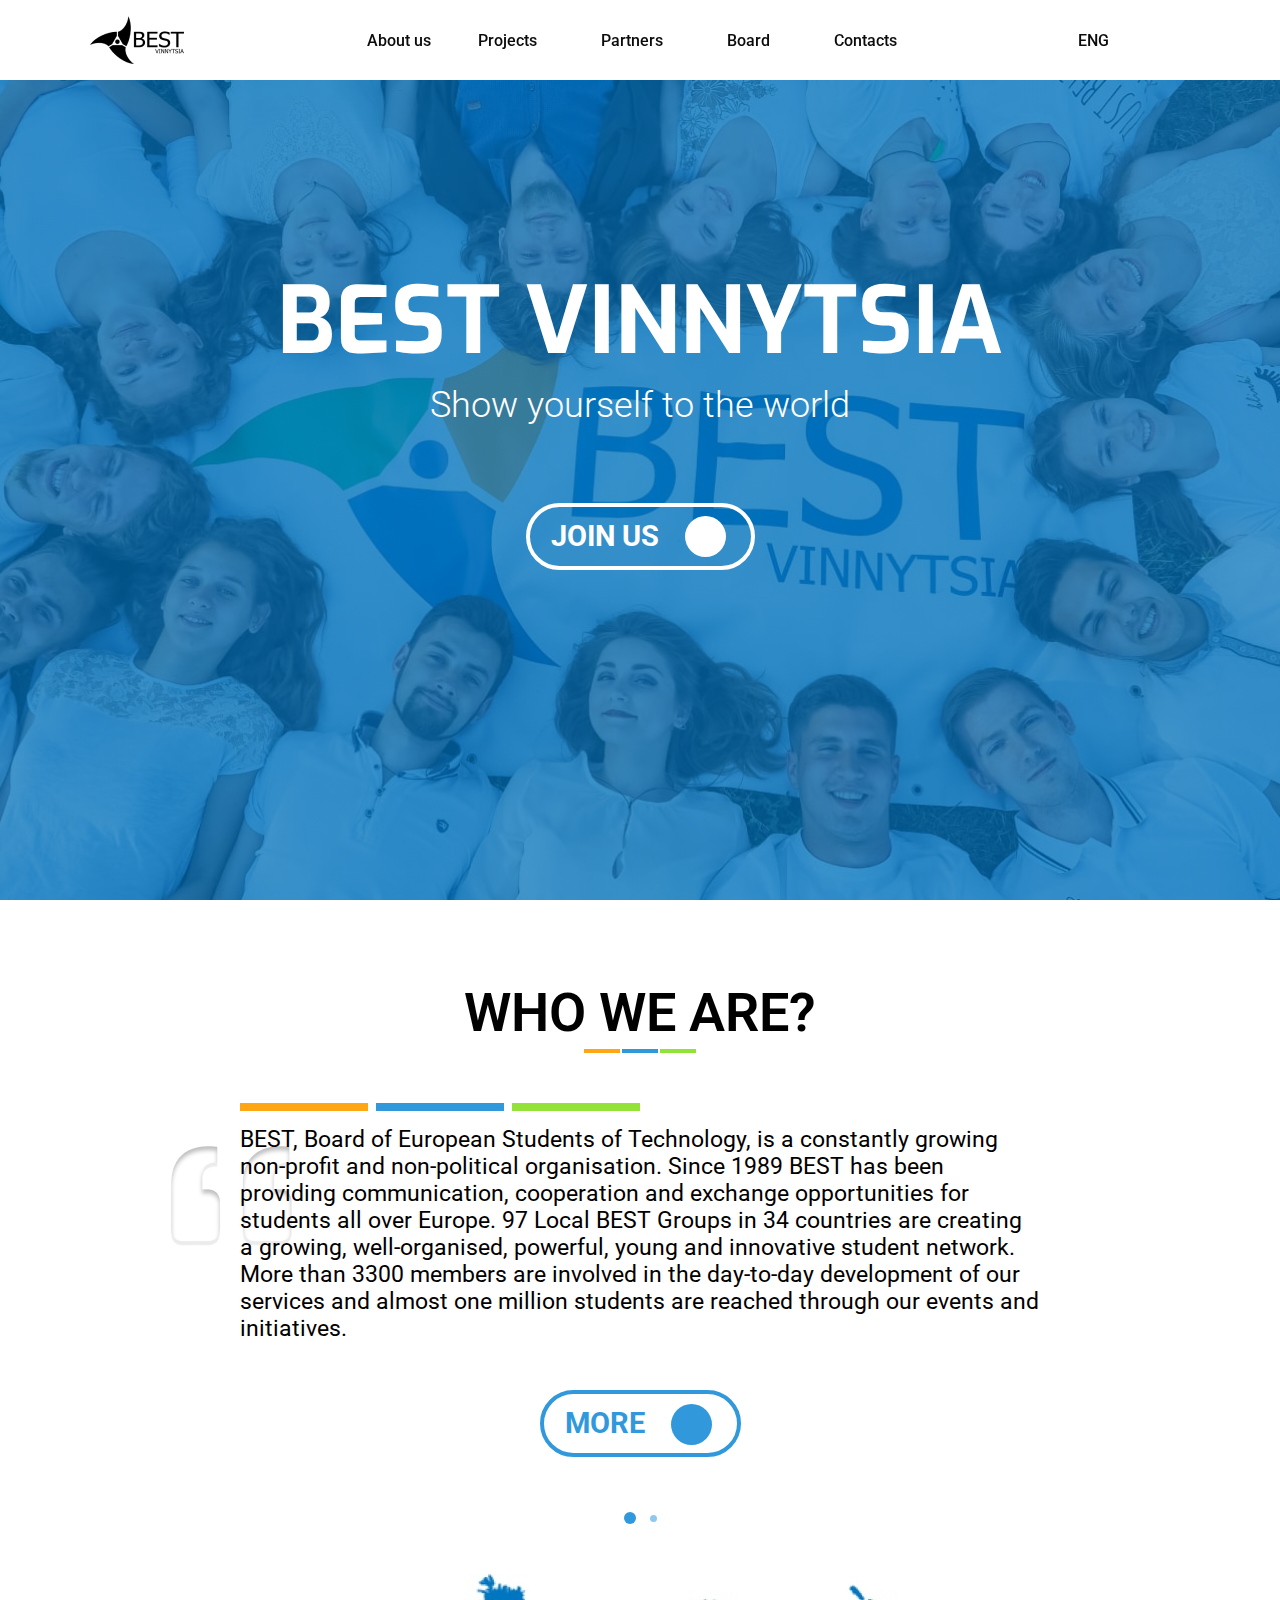
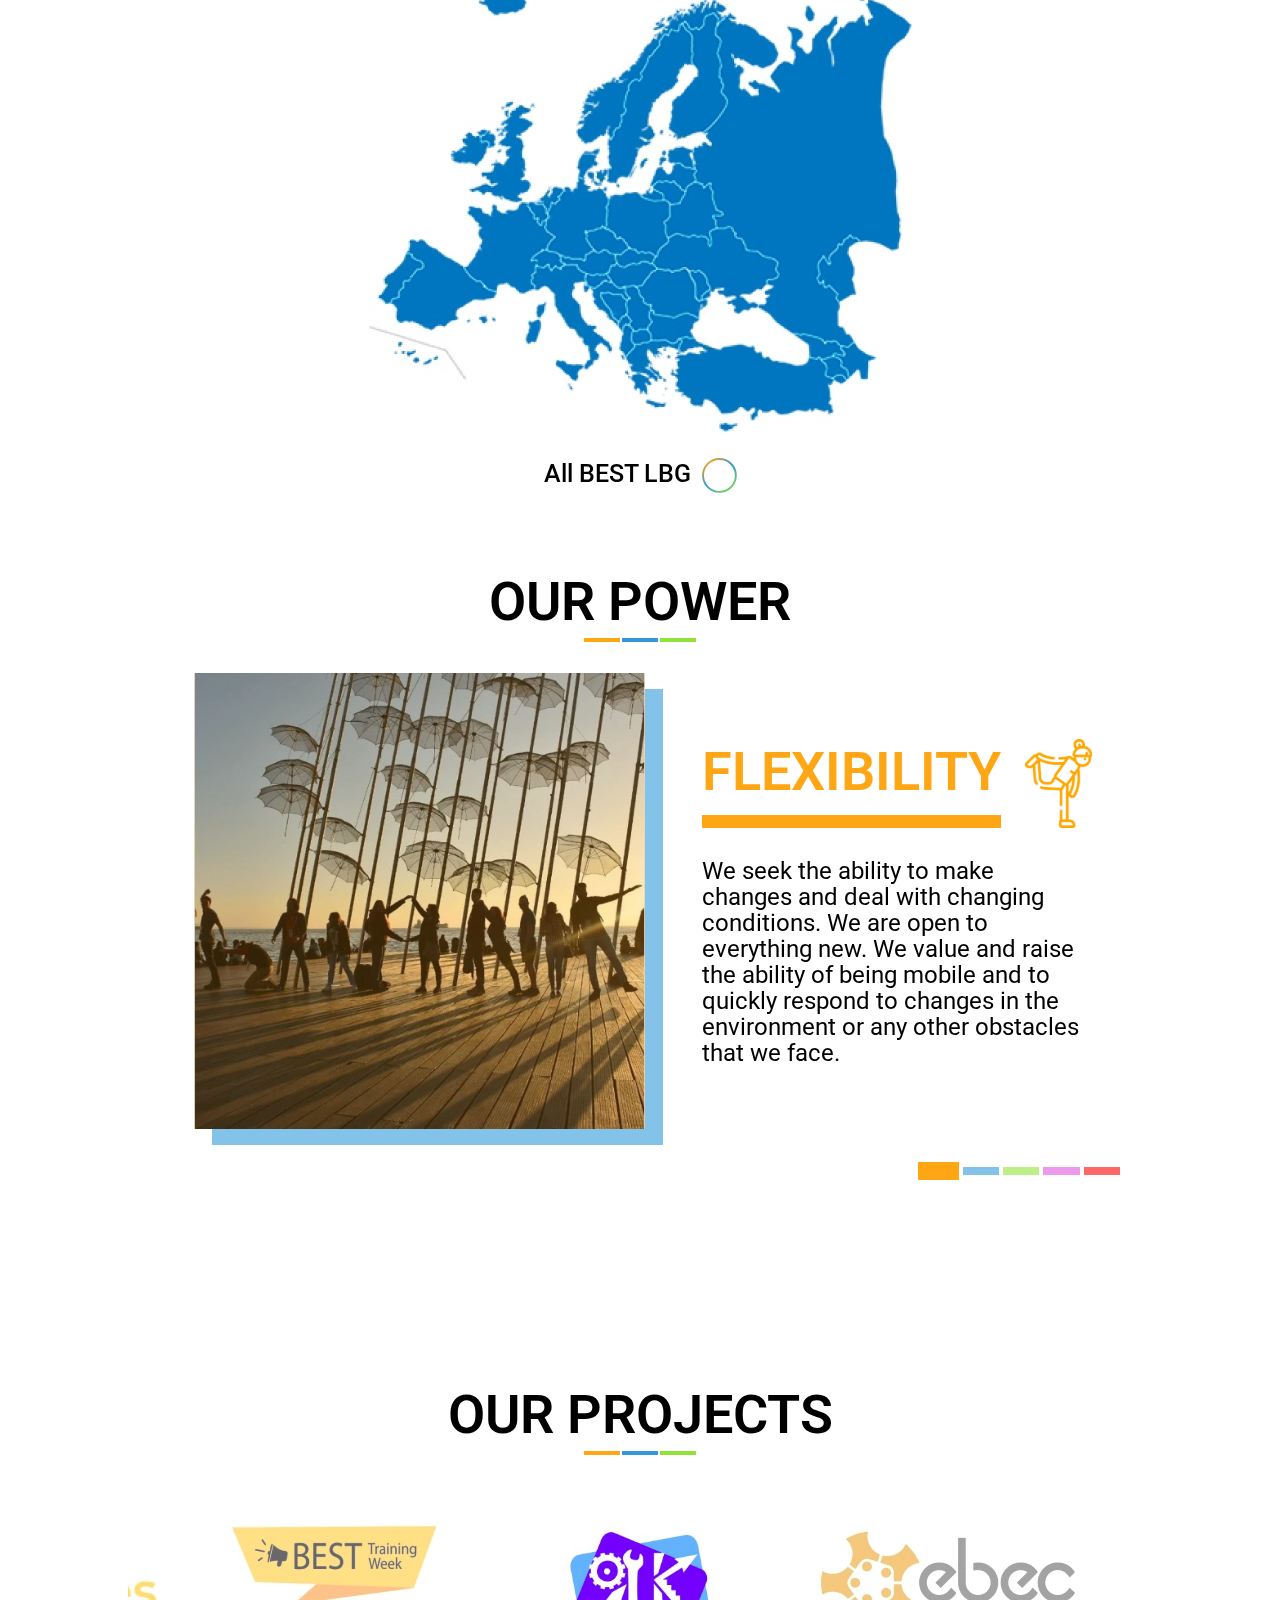
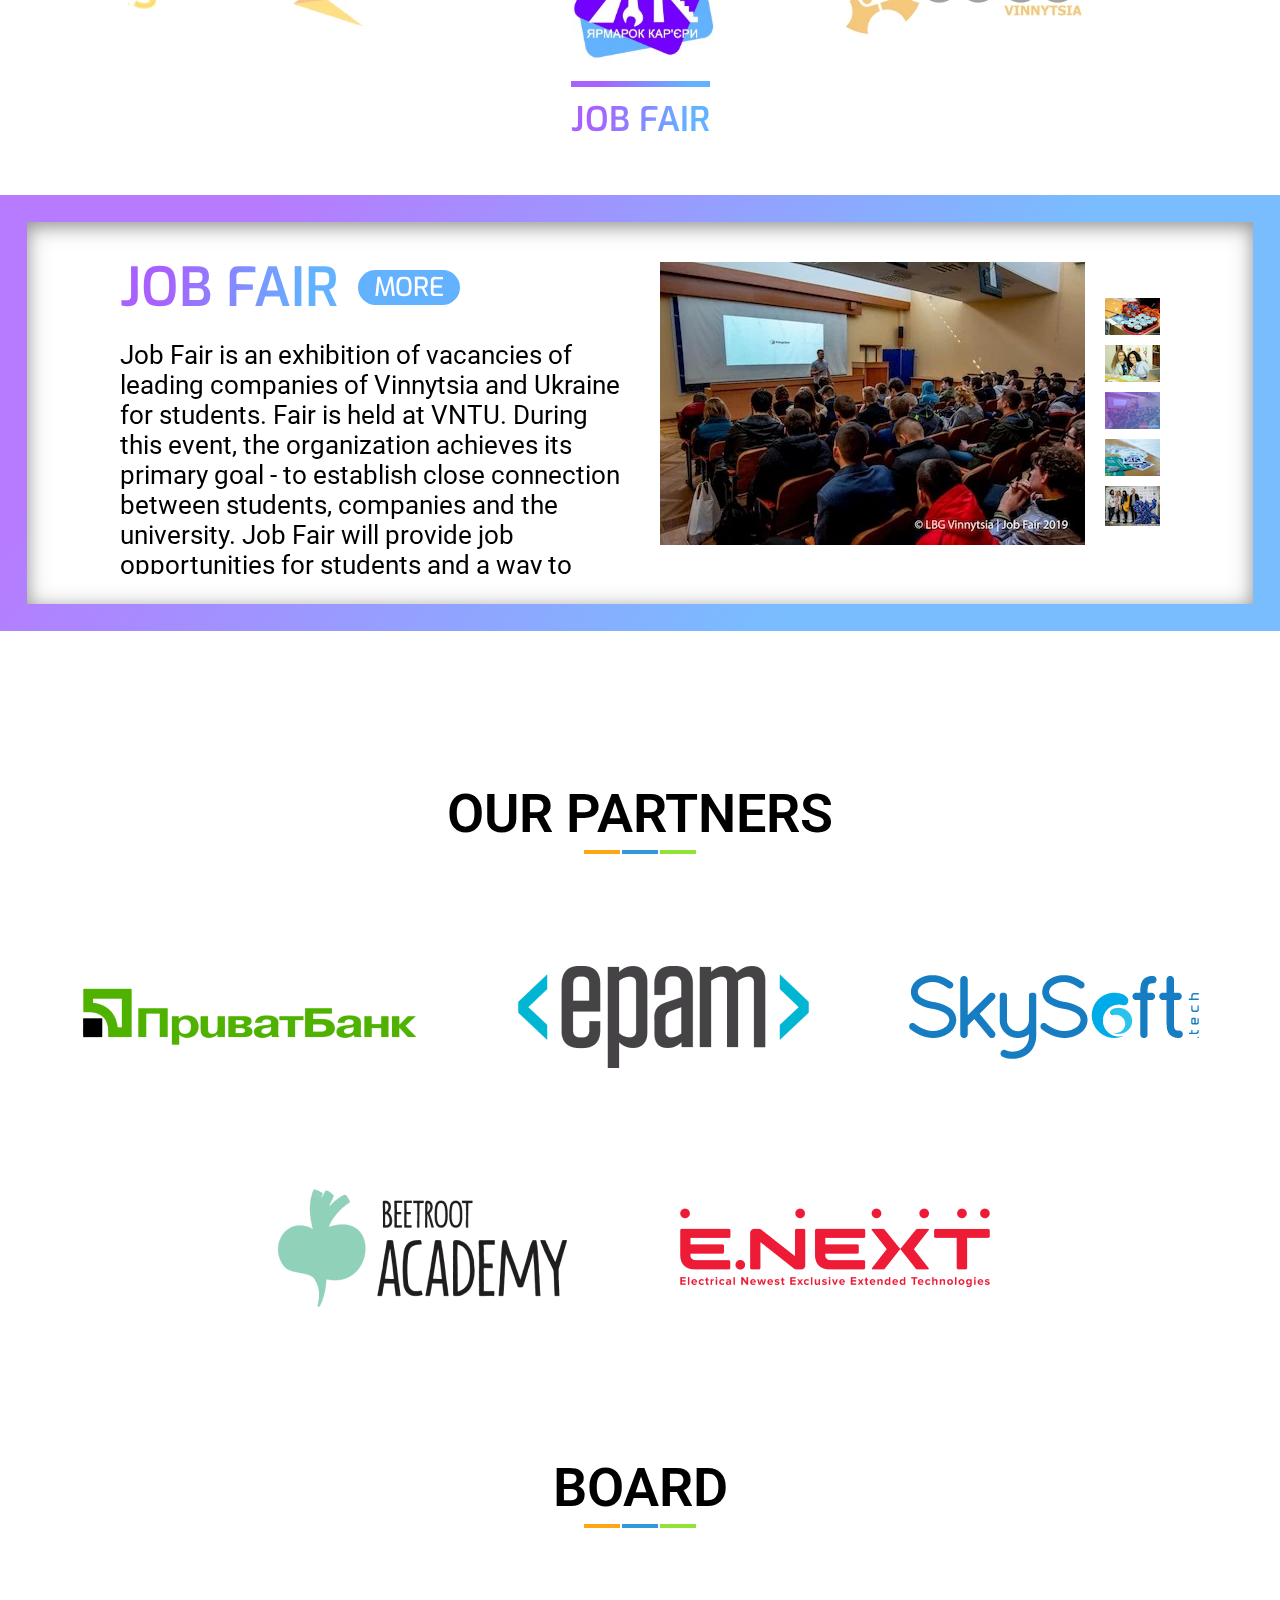
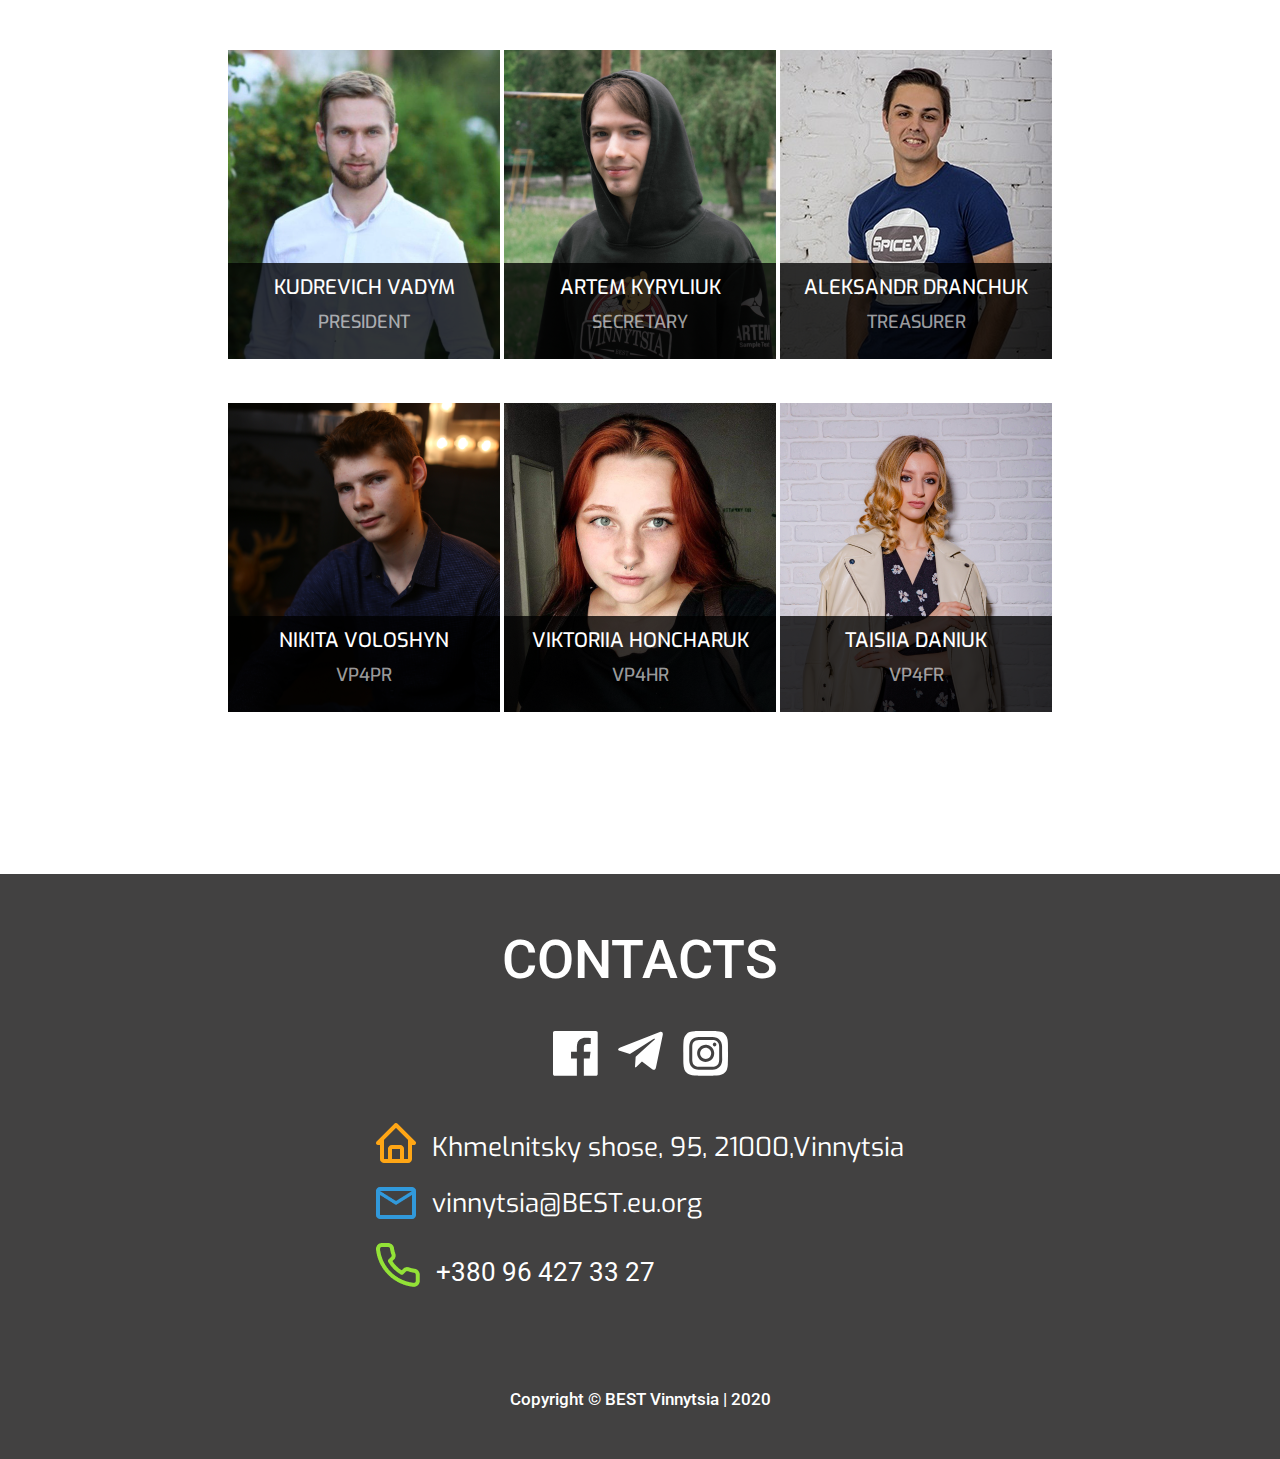
==== commit 203c5757: "Update index.html" ====
--- a/index.html
+++ b/index.html
@@ -41,7 +41,7 @@
                 <a href="/">
                     <img class="logo-img" src="img/best-logo-bw.png" alt="BEST Vinnytsia logo"></a></div>
             <ul class="menu ">
-                <!--                <li class="menu__item"><a class="menu__link" href="#">Home</a></li>-->
+                <!--                <li class="menu__item test"><a class="menu__link" href="#">Home</a></li>-->
                 <li class="menu__item"><a class="menu__link" href="#aboutUs">About us</a></li>
                 <li class="menu__item hover-dd">
                     <a class="menu__link " href="#projects">Projects</a>
@@ -813,7 +813,7 @@
                             <img src="img/board1.png" alt="Hrabarchuk Anton President">
                         </picture>
                         <div class="board-description">
-                            <h4 class="board__name">Hrabarchuk Anton</h4>
+                            <h4 class="board__name">Kudrevich Vadym</h4>
                             <h5 class="board__role">President</h5>
                             <a href="mailto:anton.hrabarchuk@BEST-eu.org" target="_blank" class="board__mail">anton.hrabarchuk@BEST-eu.org</a>
                         </div>
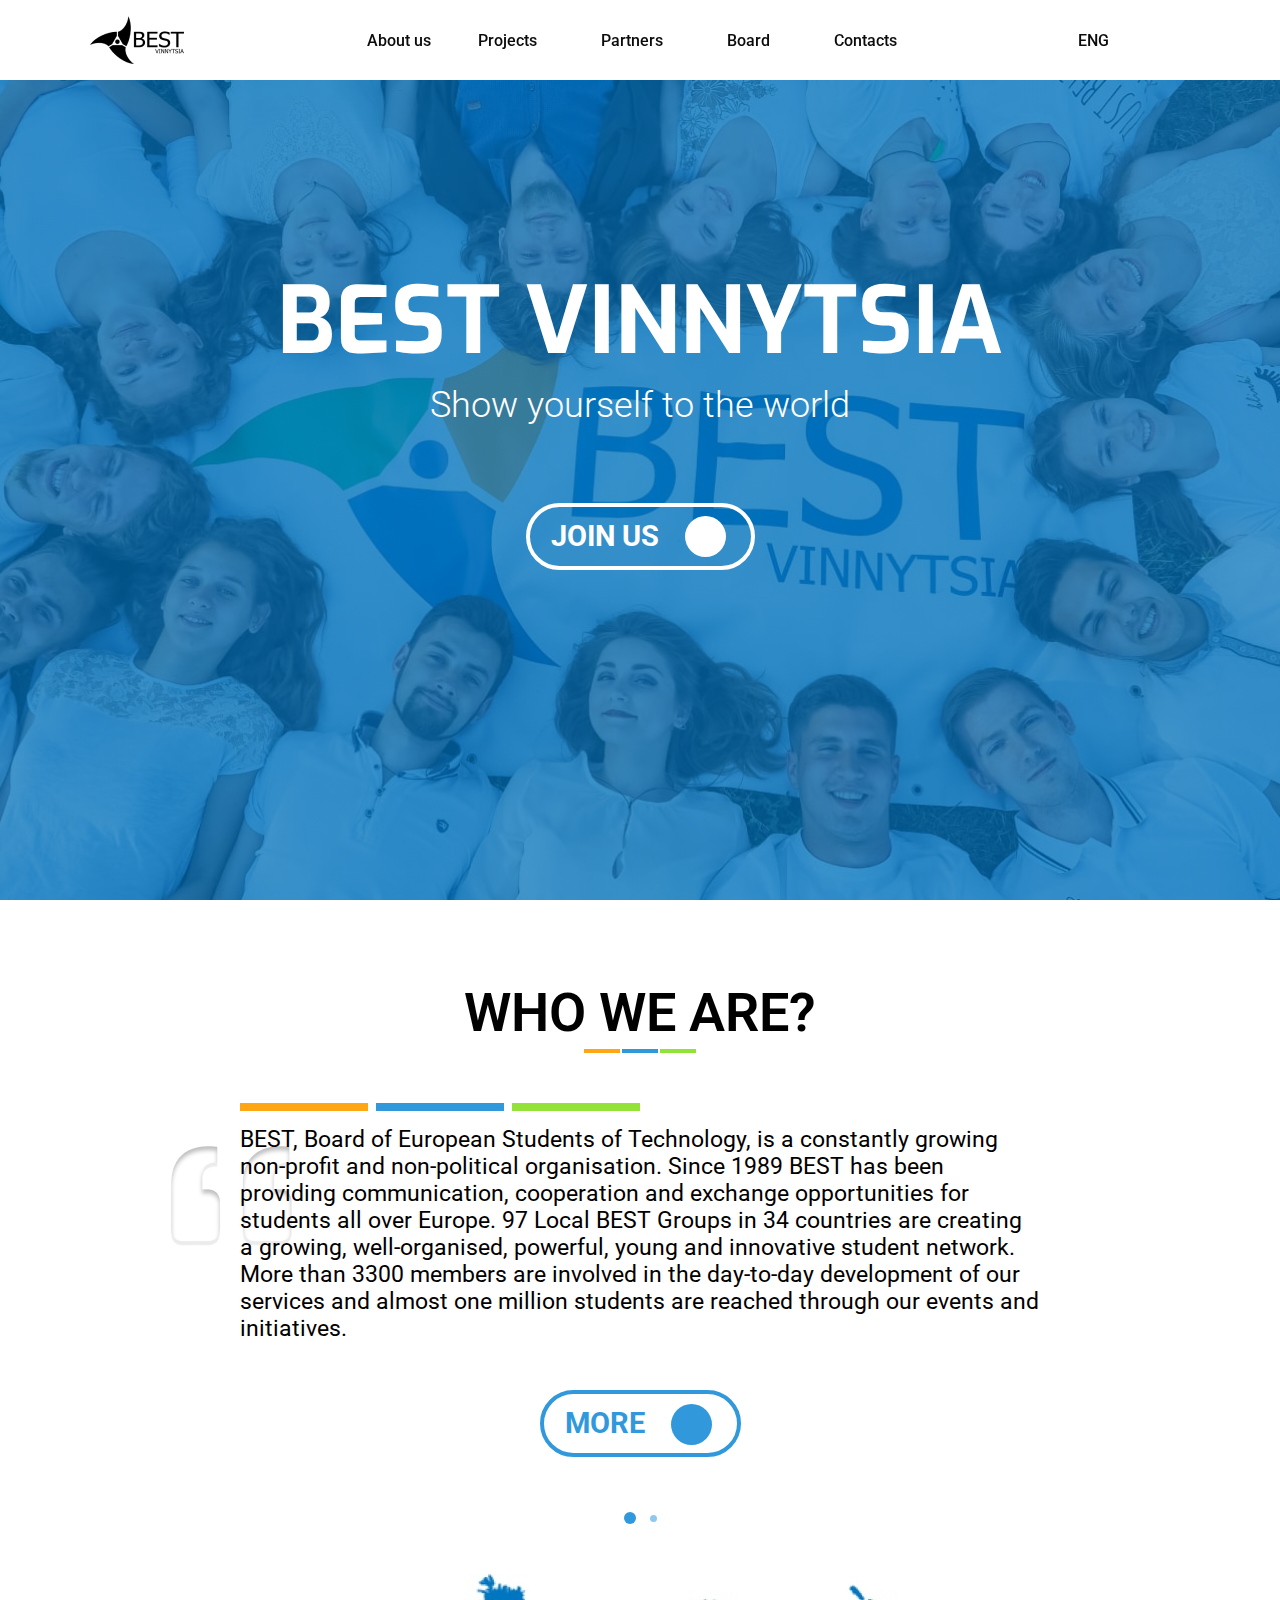
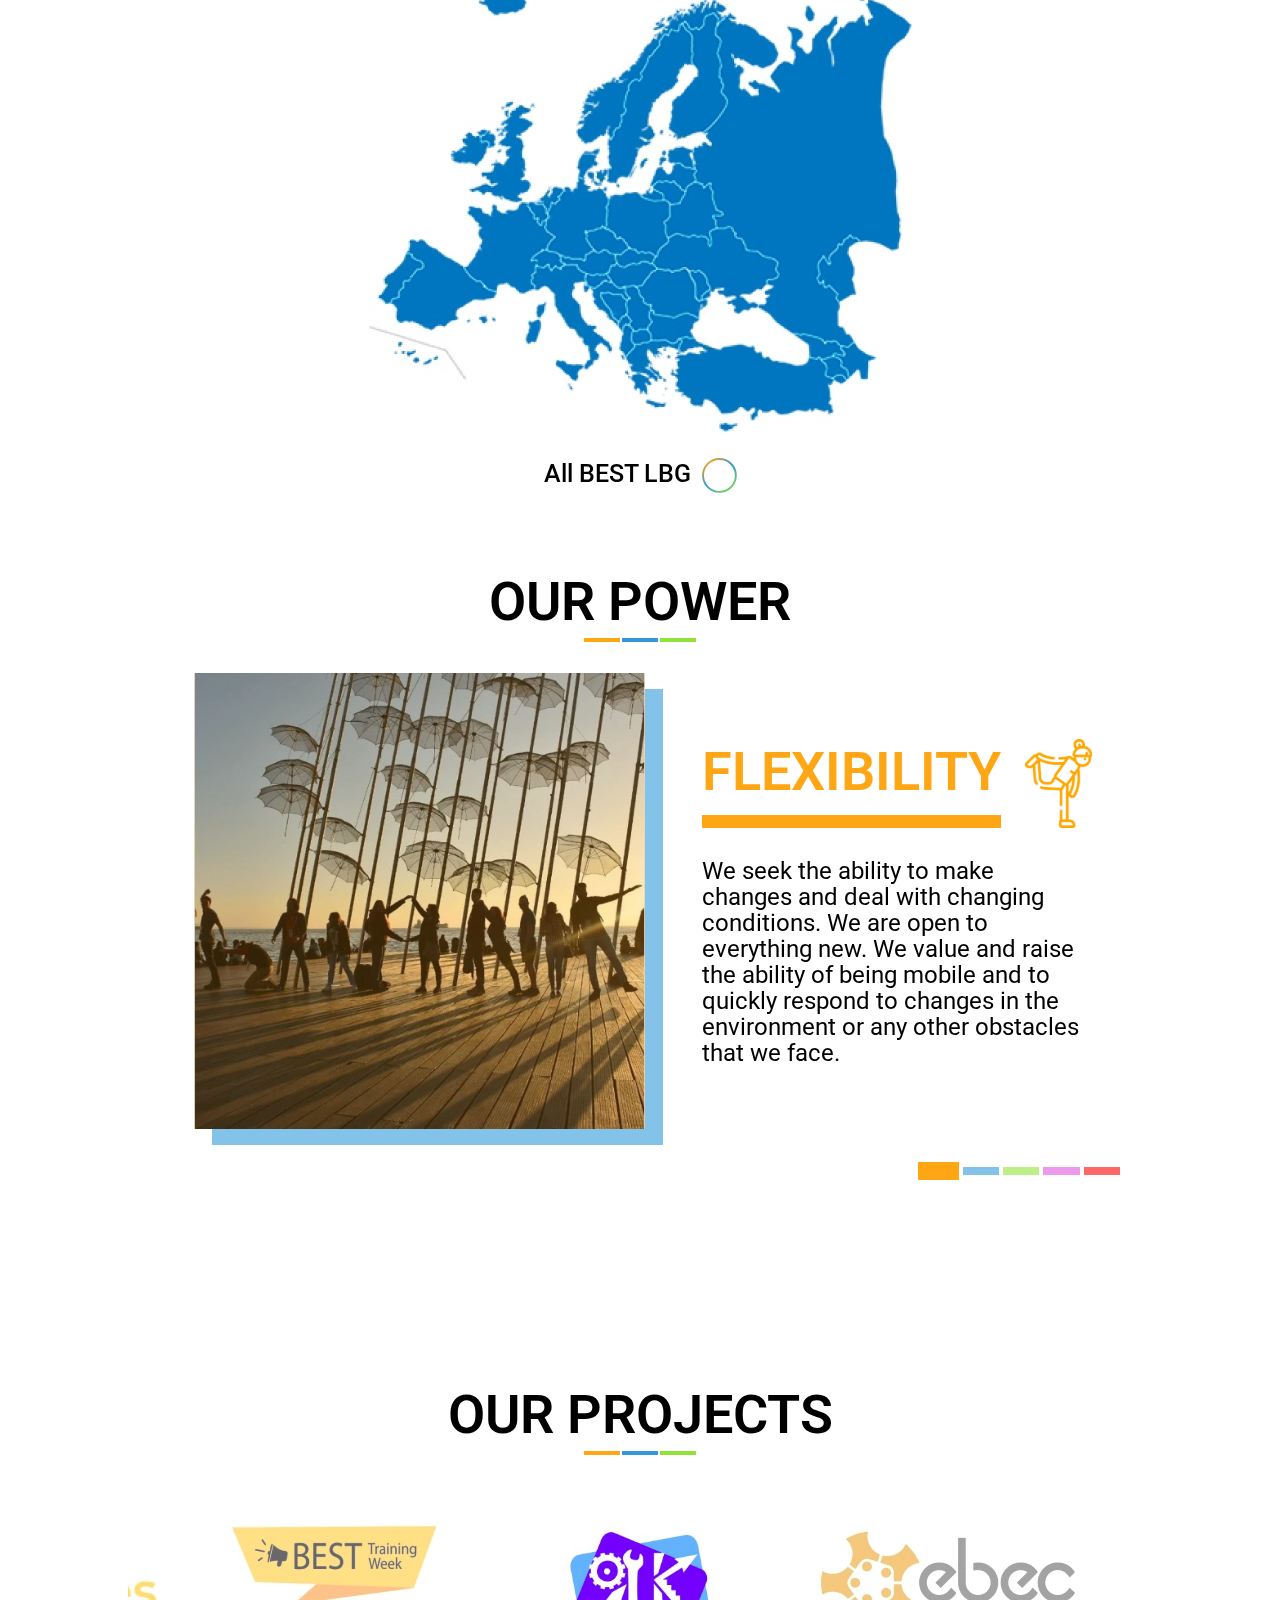
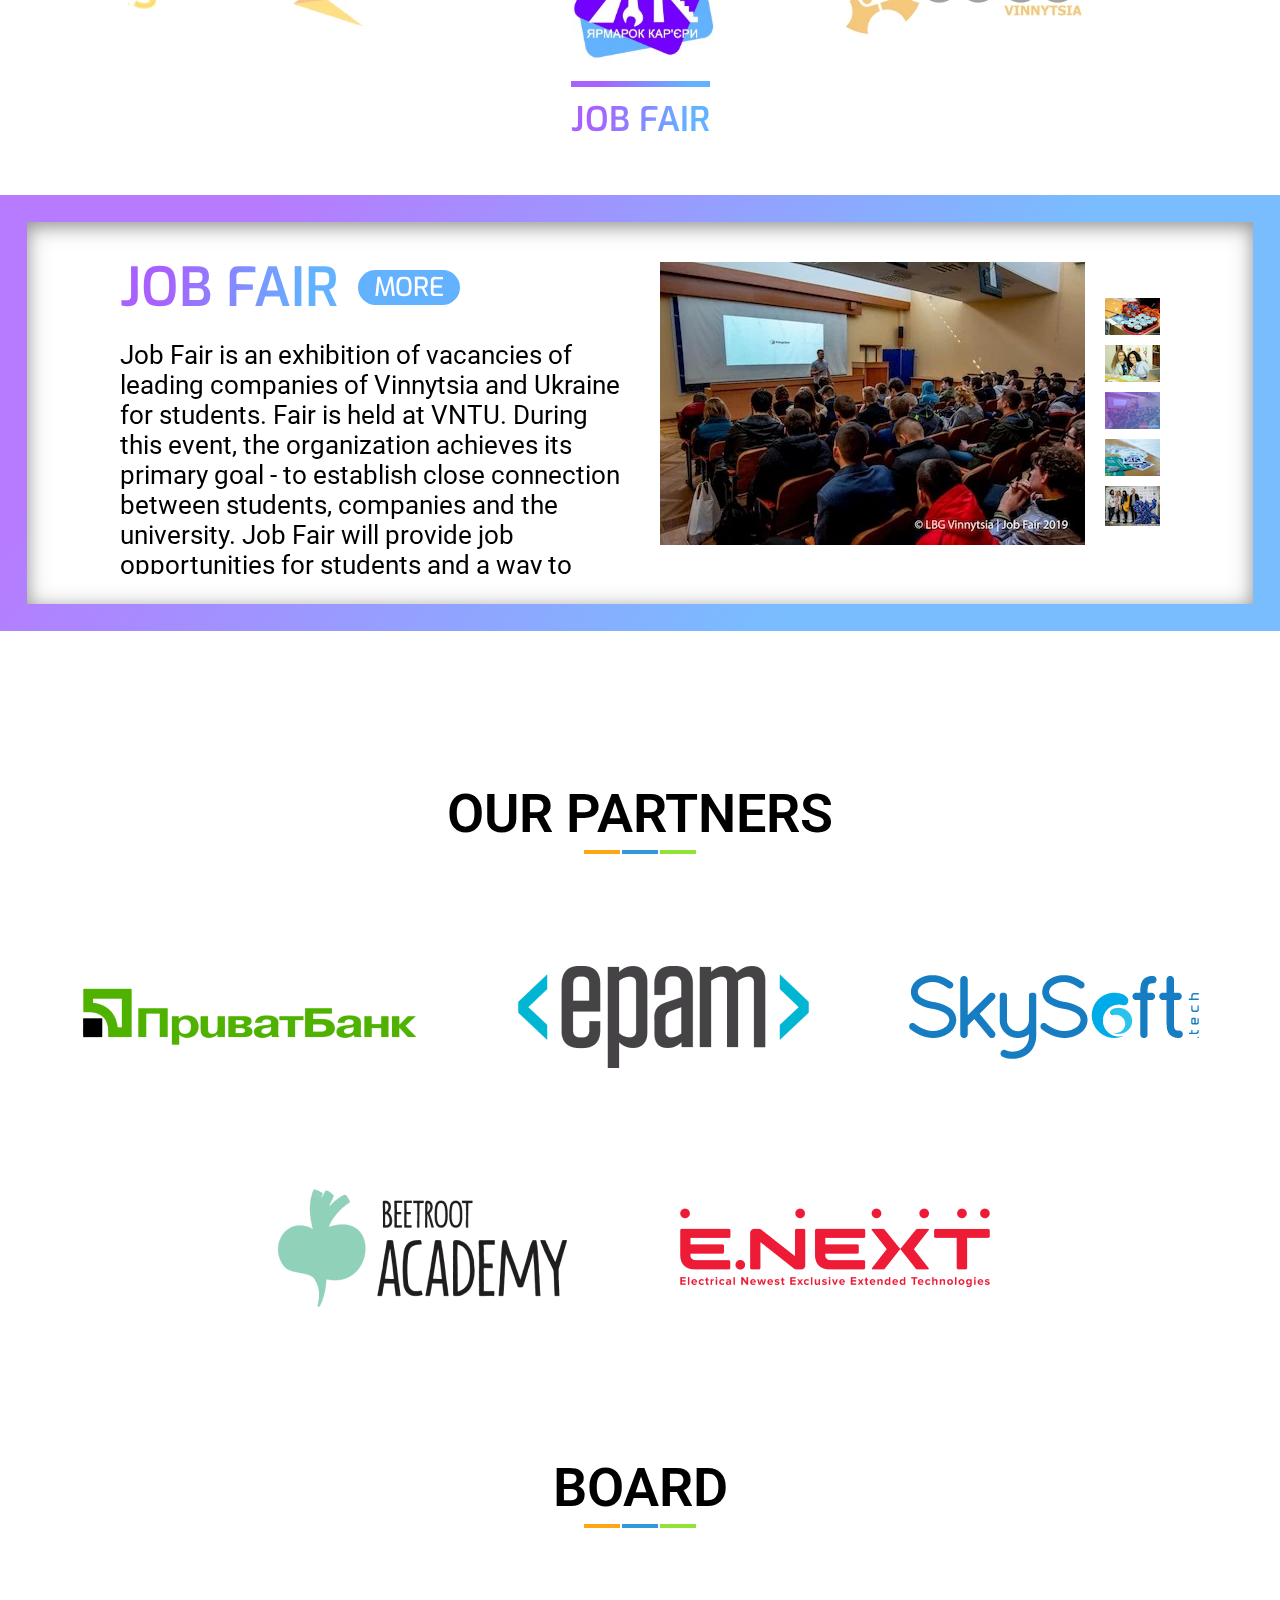
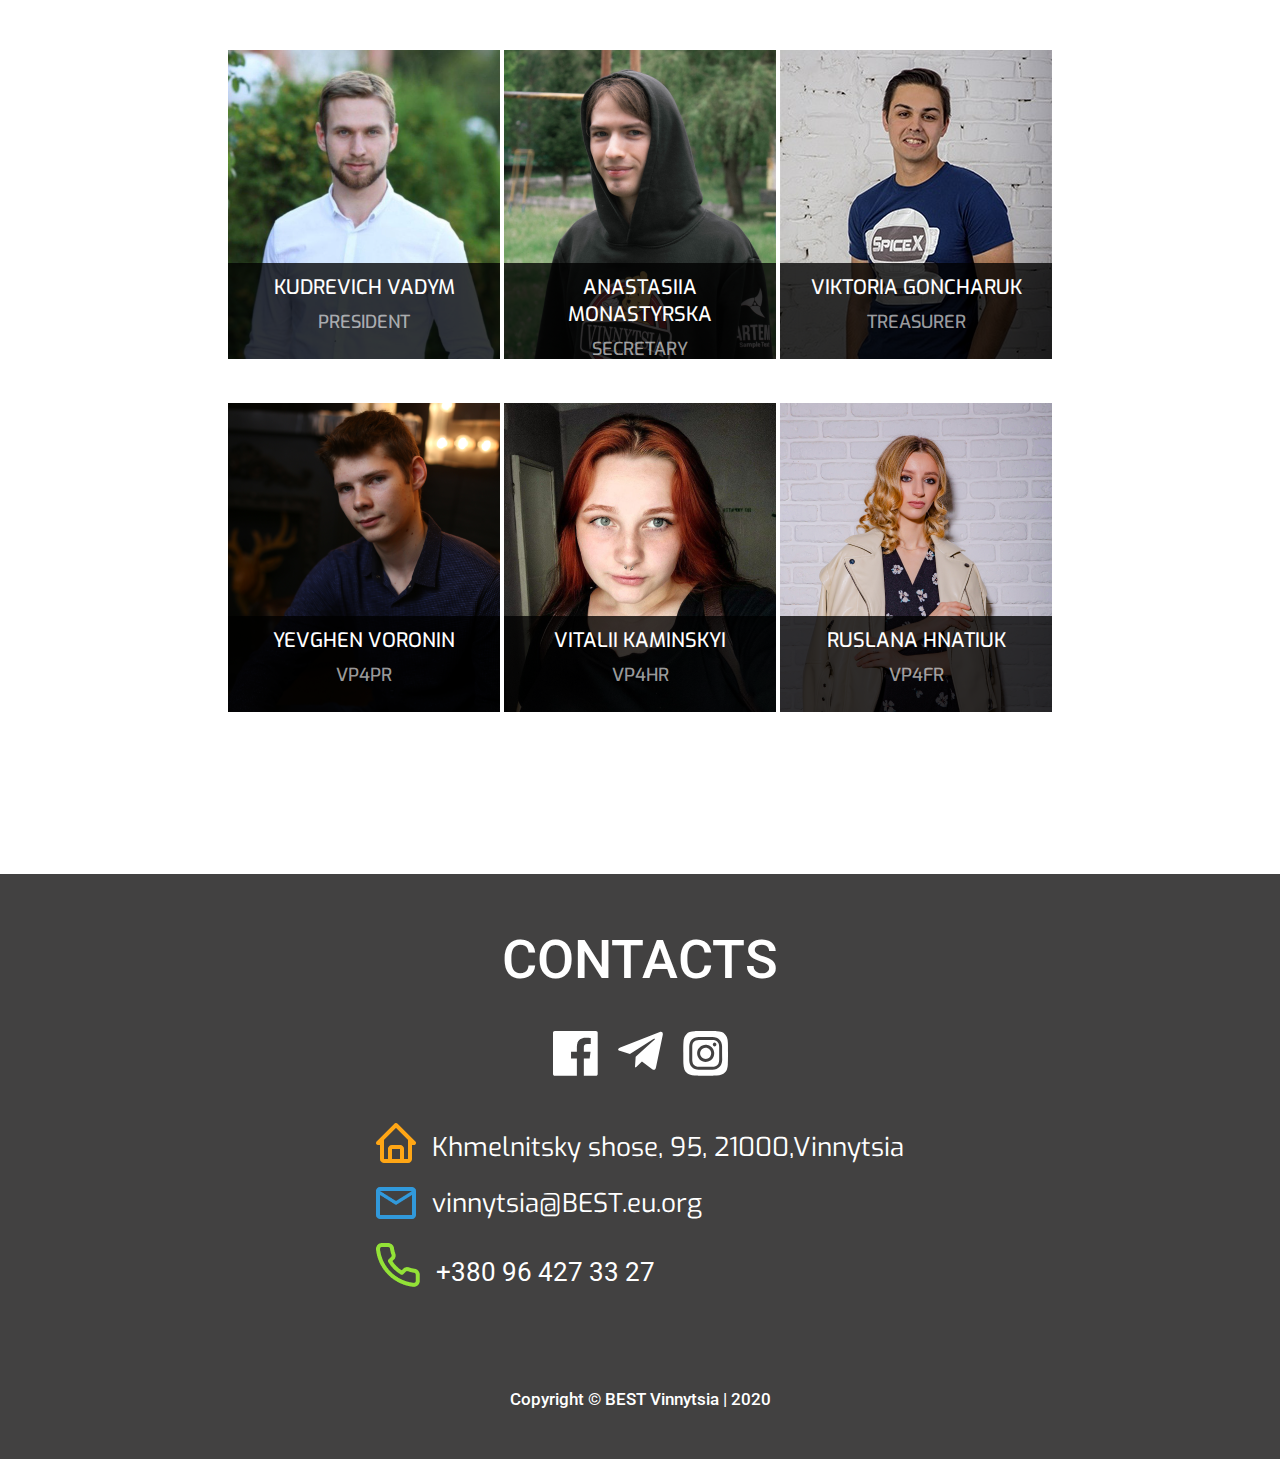
==== commit 9c2a83a5: "Update index.html" ====
--- a/index.html
+++ b/index.html
@@ -810,60 +810,60 @@
                 <div class="section-body">
                     <div class="board-item">
                         <picture>
-                            <img src="img/board1.png" alt="Hrabarchuk Anton President">
+                            <img src="img/board1.png" alt="Kudrevich Vadym President">
                         </picture>
                         <div class="board-description">
                             <h4 class="board__name">Kudrevich Vadym</h4>
                             <h5 class="board__role">President</h5>
-                            <a href="mailto:anton.hrabarchuk@BEST-eu.org" target="_blank" class="board__mail">anton.hrabarchuk@BEST-eu.org</a>
+                            <a href="mailto:vadym.kudrevych@BEST-eu.org" target="_blank" class="board__mail">vadym.kudrevych@BEST-eu.org</a>
                         </div>
                     </div>
                     <div class="board-item">
                         <picture>
-                            <img src="img/board2.png" alt="Artem Kyryliuk Secretary">
+                            <img src="img/board2.png" alt="Anastasiia Monastyrska Secretary">
                         </picture>
                         <div class="board-description">
-                            <h4 class="board__name">Artem Kyryliuk</h4>
+                            <h4 class="board__name">Anastasiia Monastyrska</h4>
                             <h5 class="board__role">Secretary</h5>
-                            <a target="_blank" href="mailto:artem.kyryliuk@BEST-eu.org" class="board__mail">artem.kyryliuk@BEST-eu.org</a>
+                            <a target="_blank" href="mailto:anastasiia.monastyrska@BEST-eu.org" class="board__mail">anastasiia.monastyrska@BEST-eu.org</a>
                         </div>
                     </div>
                     <div class="board-item">
                         <picture>
-                            <img src="img/board3.jpg" alt="Aleksandr Dranchuk Treasurer">
+                            <img src="img/board3.jpg" alt="Viktoria Goncharuk Treasurer">
                         </picture>
                         <div class="board-description">
-                            <h4 class="board__name">Aleksandr Dranchuk</h4>
+                            <h4 class="board__name">Viktoria Goncharuk</h4>
                             <h5 class="board__role">Treasurer</h5>
-                            <a target="_blank" href="mailto:sasha.dranchuk@best.eu.org" class="board__mail">sasha.dranchuk@best.eu.org</a>
+                            <a target="_blank" href="mailto:viktoria.goncharuk@BEST-eu.org" class="board__mail">viktoria.goncharuk@BEST-eu.org</a>
                         </div>
                     </div>
                     <div class="board-item">
                         <picture>
-                            <img src="img/board4.png" alt="Nikita Voloshyn VP4PR">
+                            <img src="img/board4.png" alt="Yevghen Voronin VP4PR">
                         </picture>
                         <div class="board-description">
-                            <h4 class="board__name">Nikita Voloshyn</h4>
+                            <h4 class="board__name">Yevghen Voronin</h4>
                             <h5 class="board__role">VP4PR</h5>
-                            <a target="_blank" href="mailto:nikita.voloshyn@BEST-eu.org" class="board__mail">nikita.voloshyn@BEST-eu.org</a>
+                            <a target="_blank" href="mailto:yevghen.voronin@BEST-eu.org" class="board__mail">yevghen.voronin@BEST-eu.org</a>
                         </div>
                     </div>
                     <div class="board-item">
                         <picture>
-                            <img src="img/board5.png" alt="Viktoriia Honcharuk VP4HR">
+                            <img src="img/board5.png" alt="Vitalii Kaminskyi VP4HR">
                         </picture>
                         <div class="board-description">
-                            <h4 class="board__name">Viktoriia Honcharuk</h4>
+                            <h4 class="board__name">Vitalii Kaminskyi</h4>
                              <h5 class="board__role">VP4HR</p>
-                            <a target="_blank" href="mailto:viktoria.goncharuk@BEST-eu.org" class="board__mail">viktoria.goncharuk@BEST-eu.org</a>
+                            <a target="_blank" href="mailto:vitalii.kaminskyi@BEST-eu.org" class="board__mail">vitalii.kaminskyi@BEST-eu.org</a>
                          </div>
                      </div>
                     <div class="board-item">
-                        <img src="img/board6.png" alt="VICTORIA KOVAL VP4FR">
+                        <img src="img/board6.png" alt="Ruslana Hnatiuk VP4FR">
                         <div class="board-description">
-                            <h4 class="board__name">Taisiia Daniuk</h4>
+                            <h4 class="board__name">Ruslana Hnatiuk</h4>
                             <h5 class="board__role">VP4FR</h5>
-                            <a target="_blank" href="mailto:taya.danyuk@BEST-eu.org" class="board__mail">taya.danyuk@BEST-eu.org</a>
+                            <a target="_blank" href="mailto:ruslana.hnatiuk@BEST-eu.org" class="board__mail">ruslana.hnatiuk@BEST-eu.org</a>
                         </div>
                     </div>
                 </div>
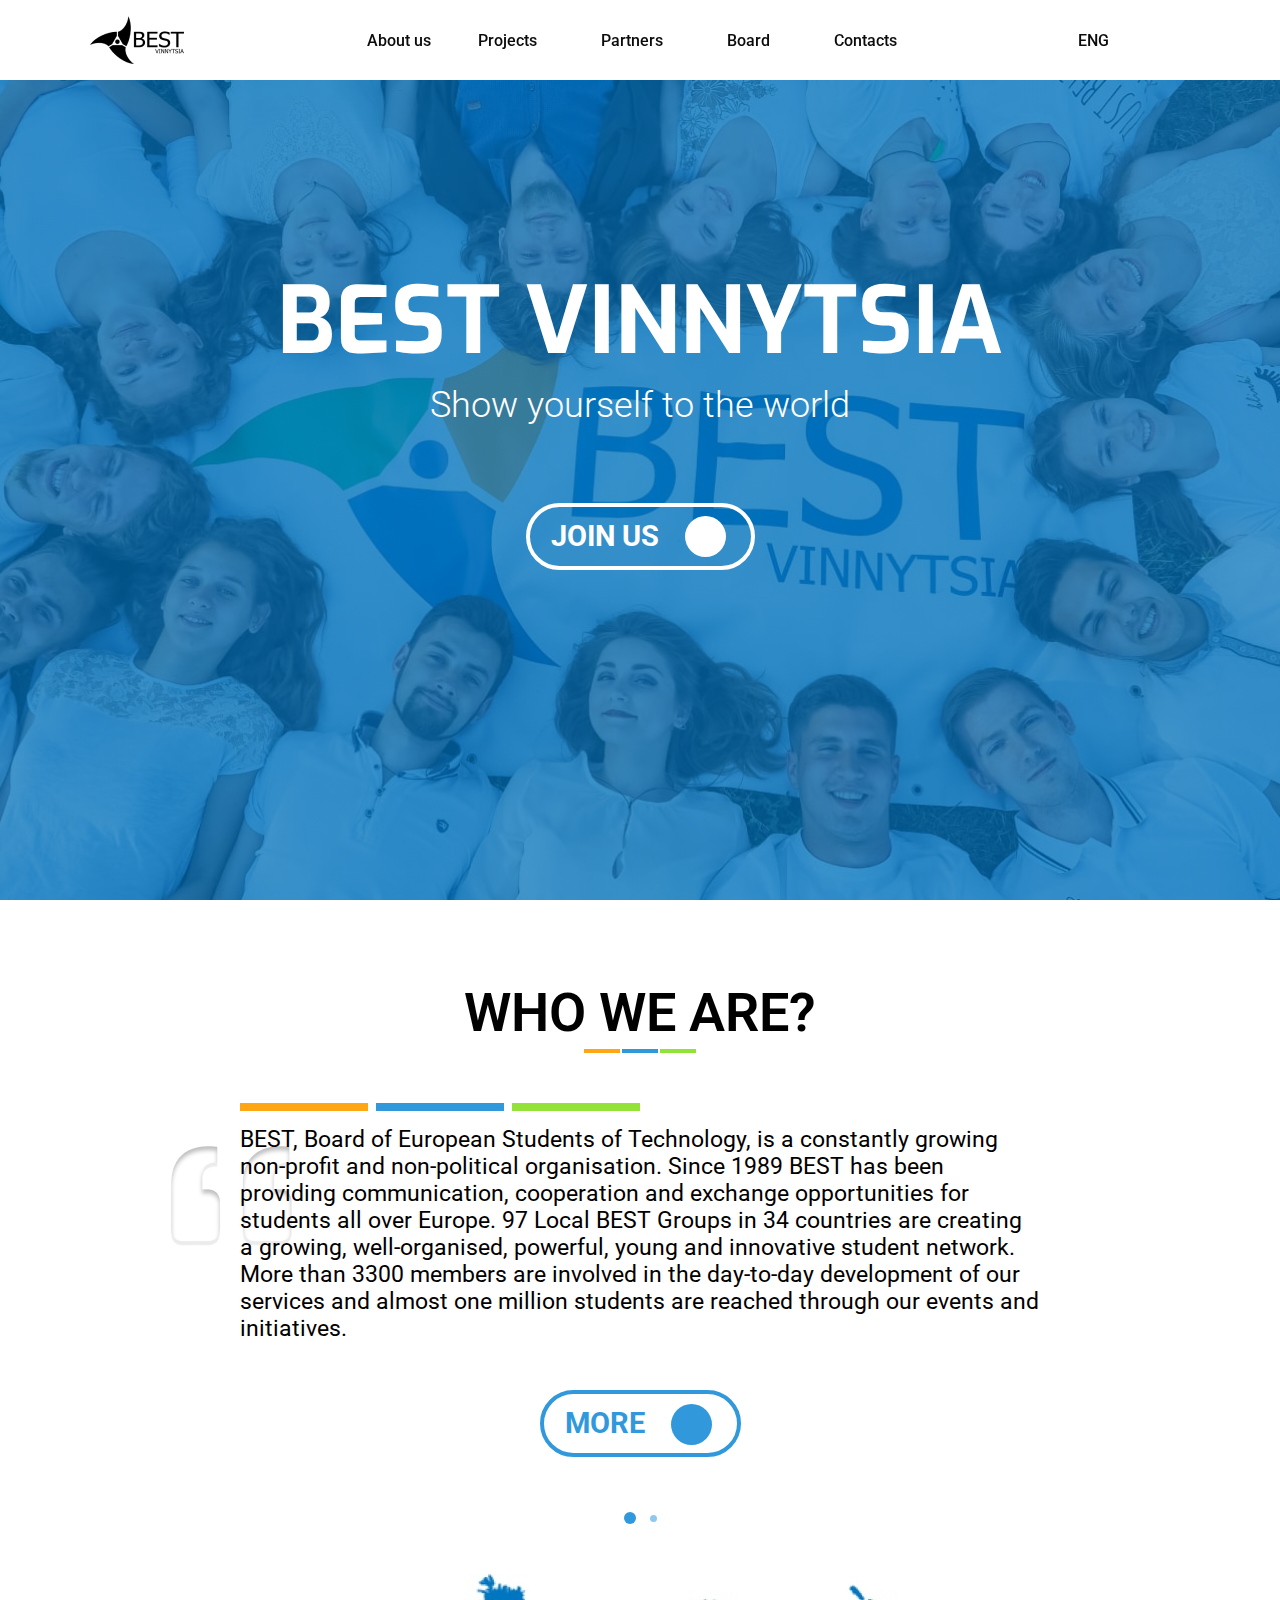
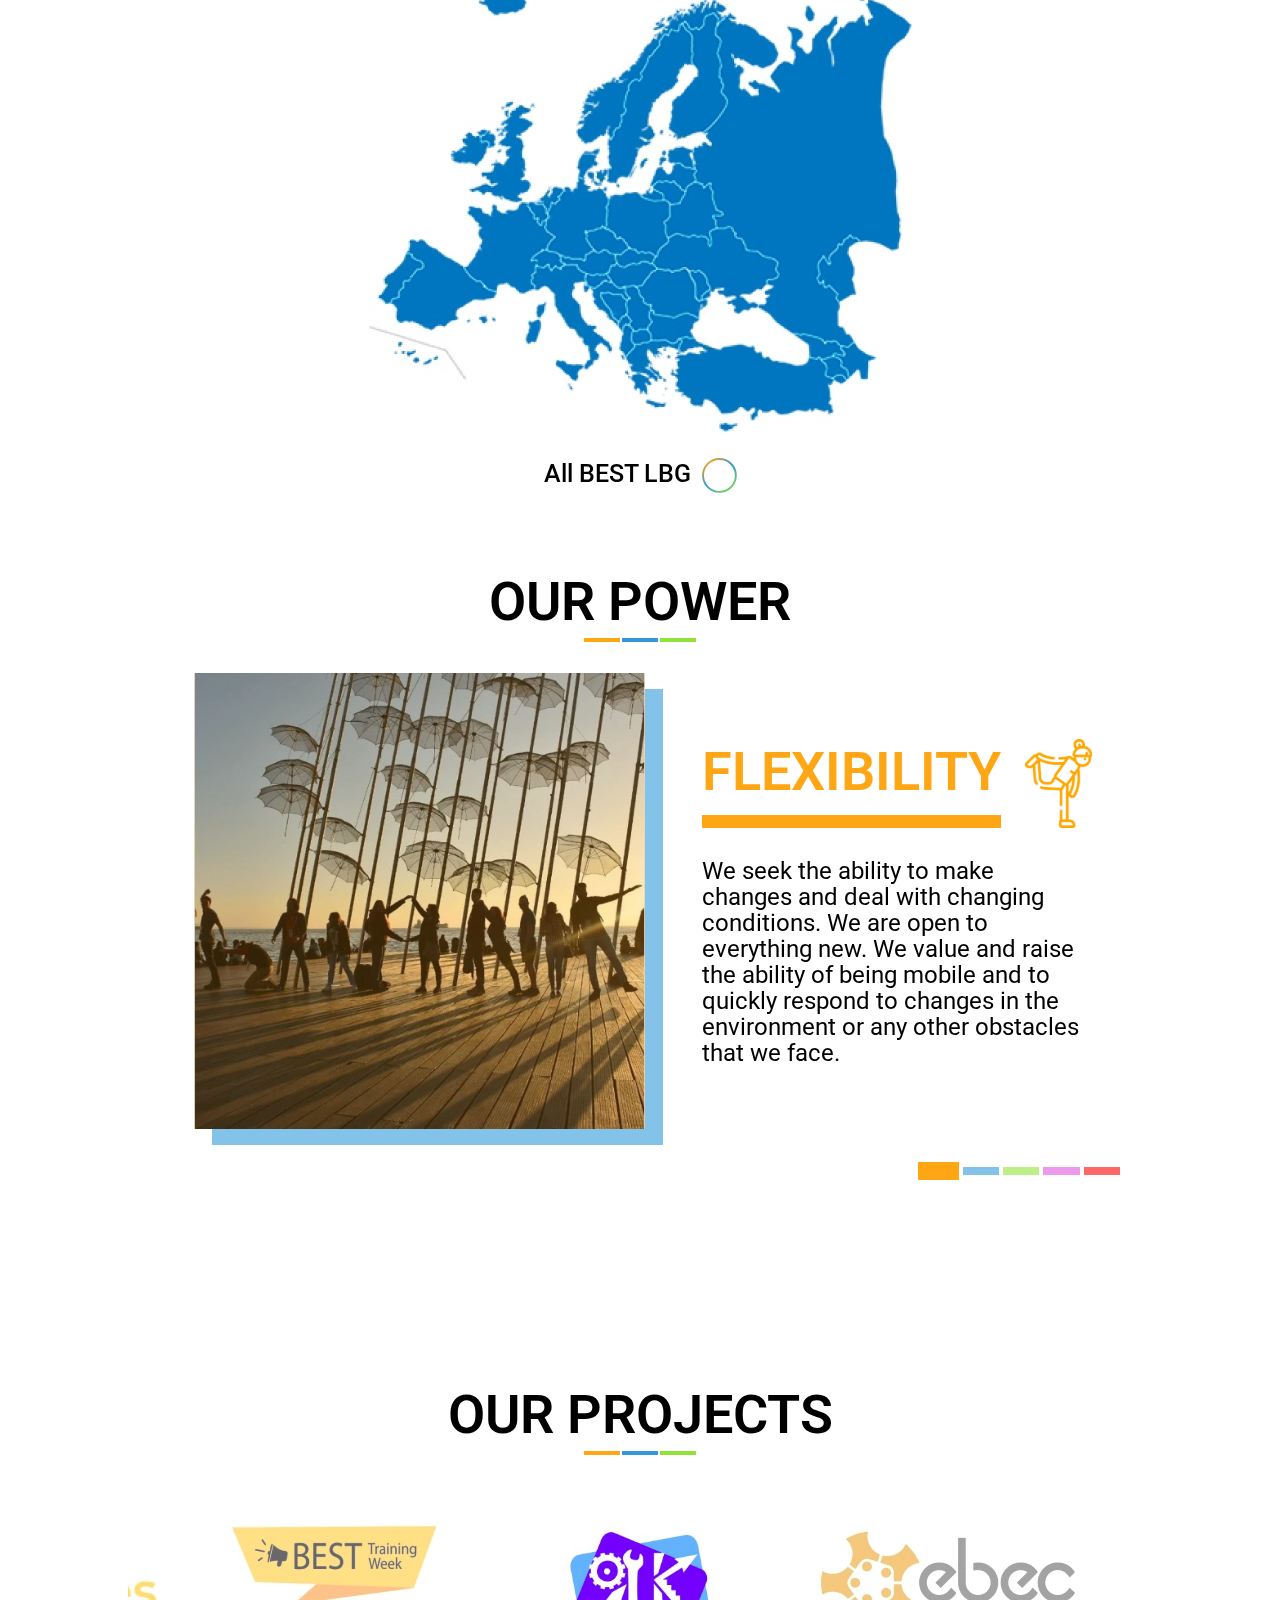
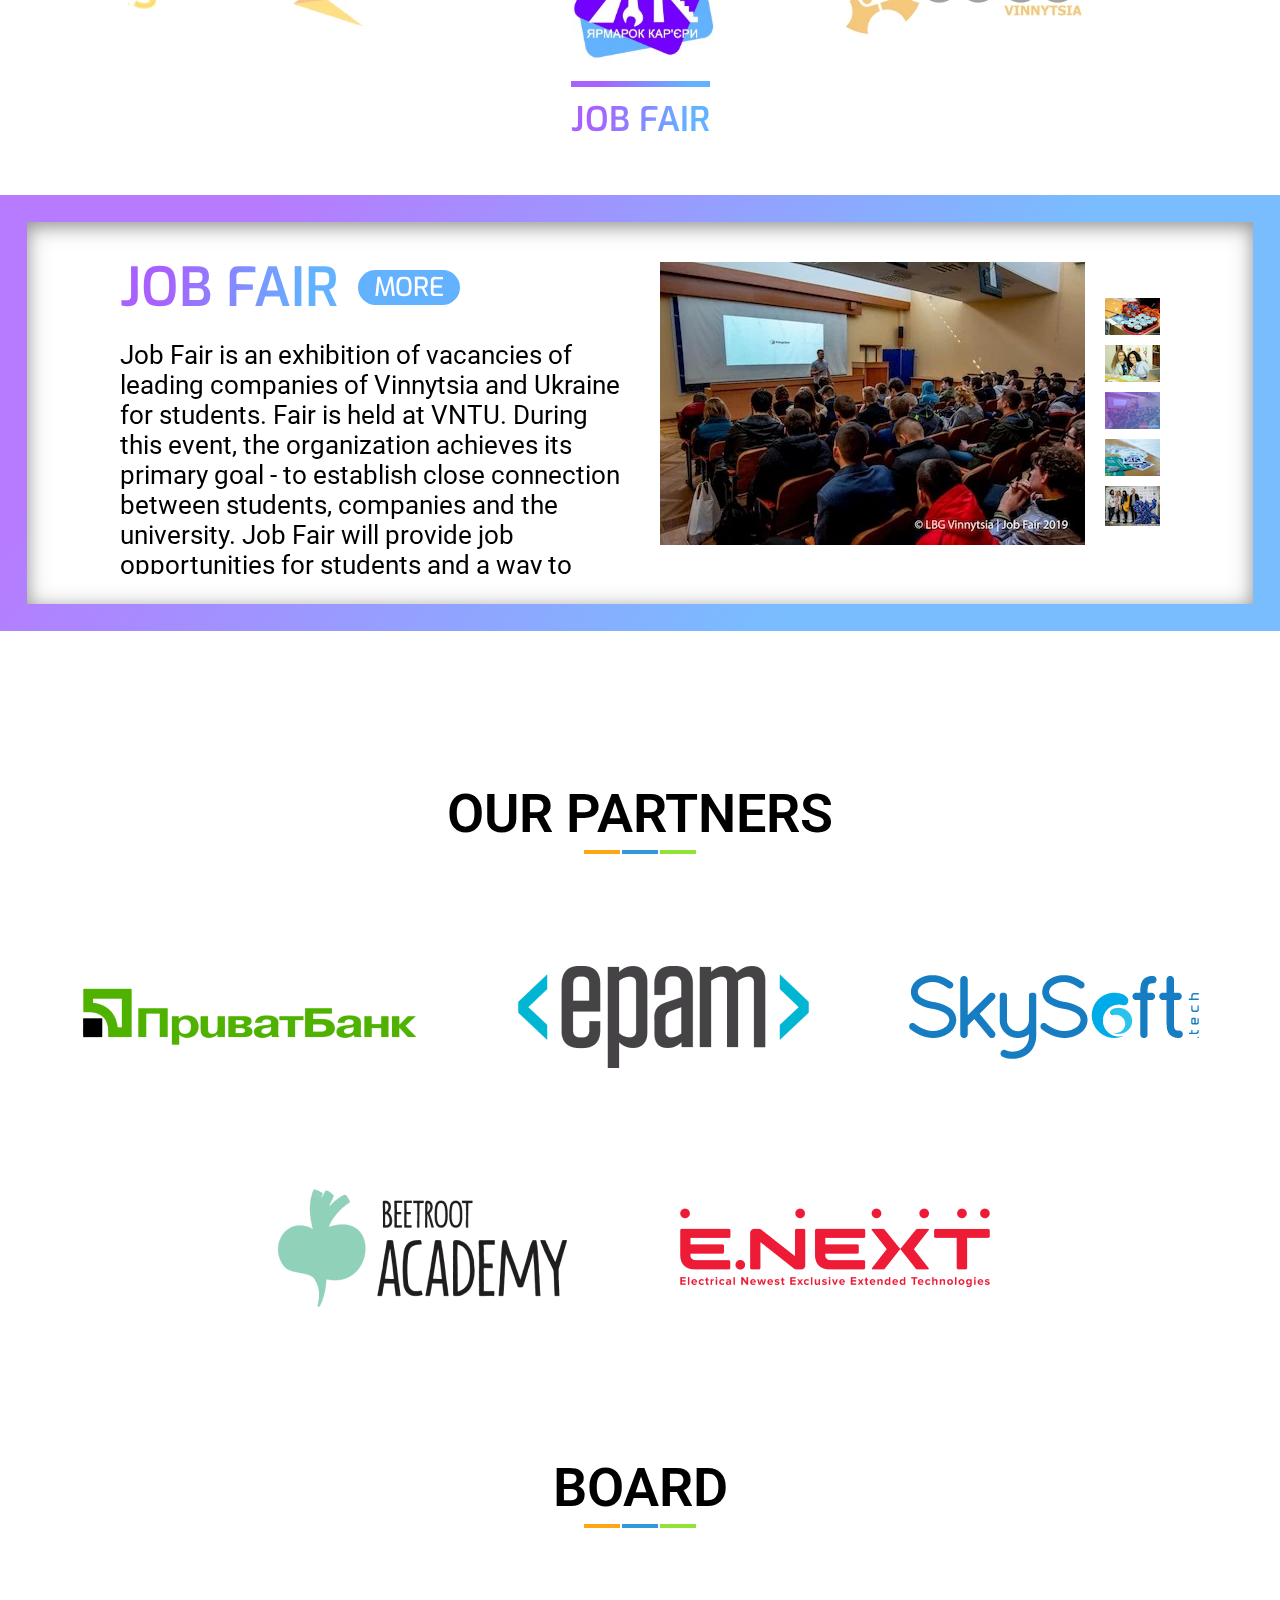
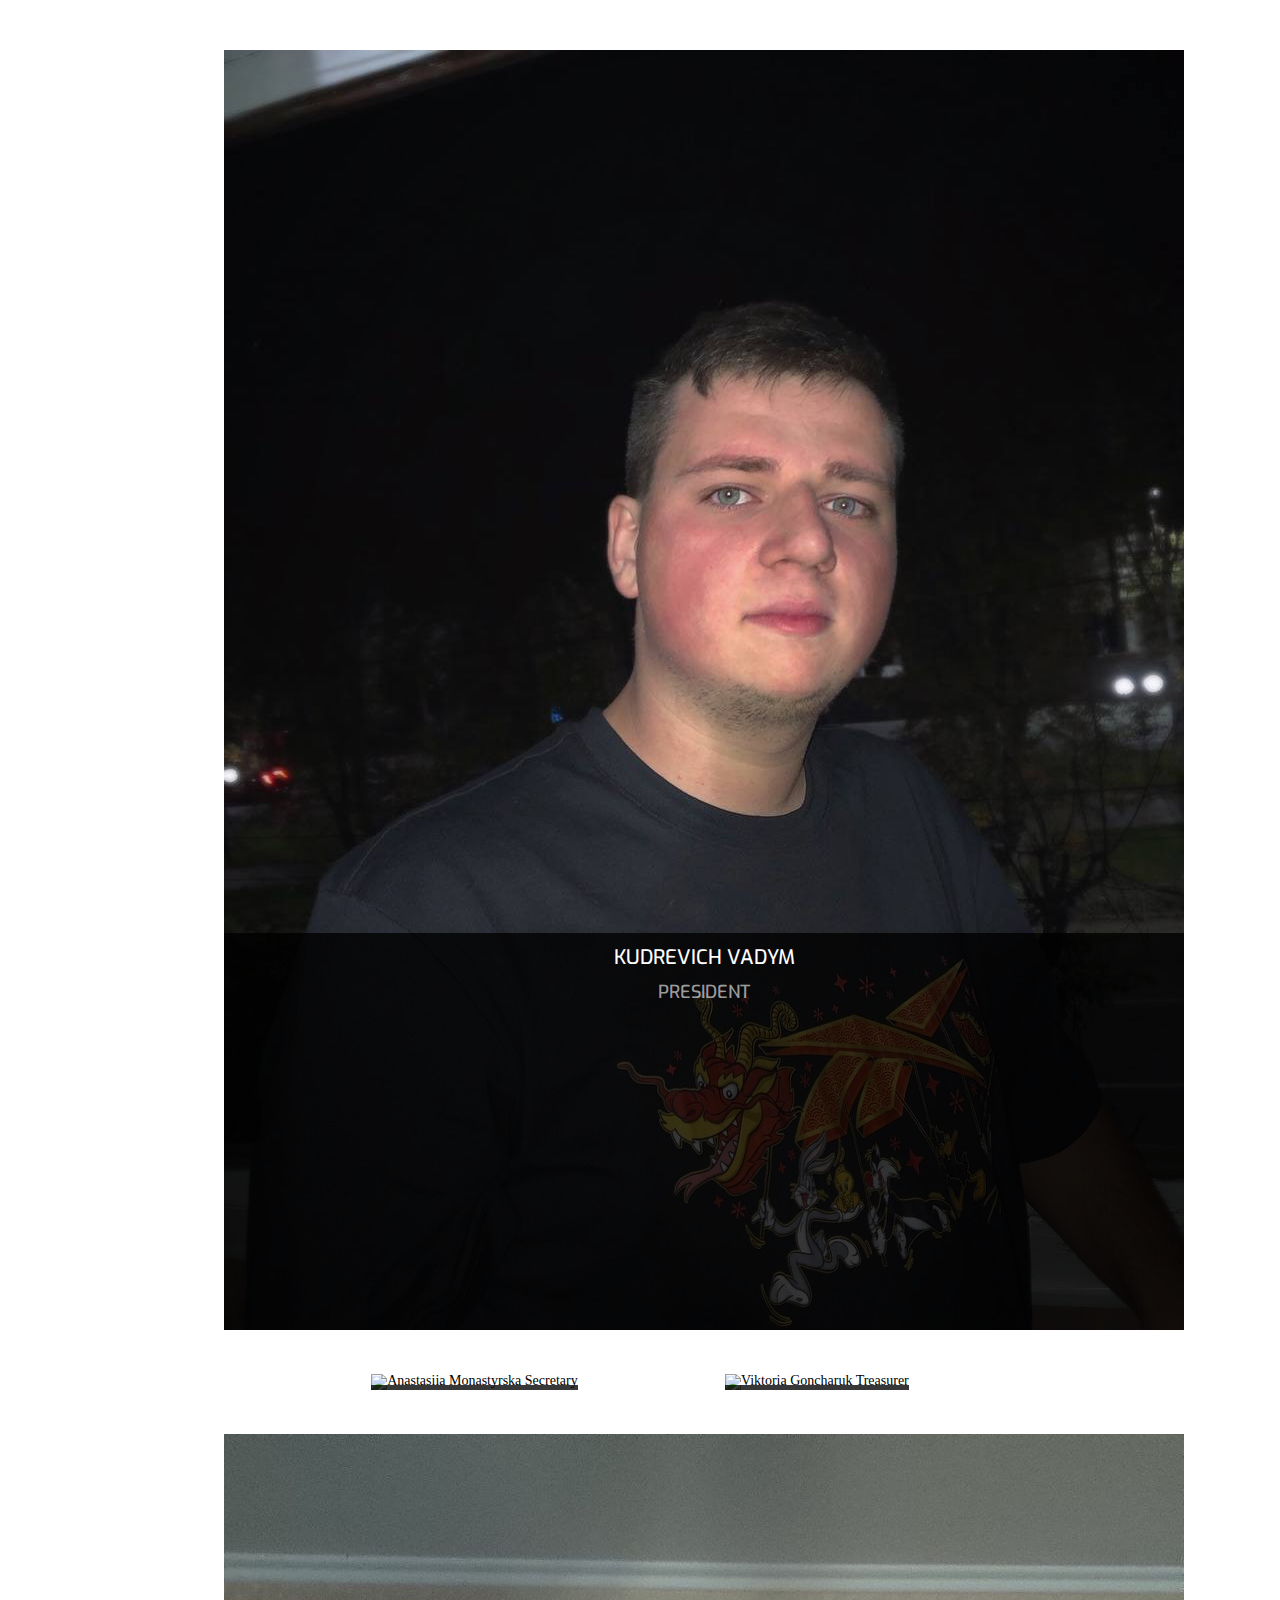
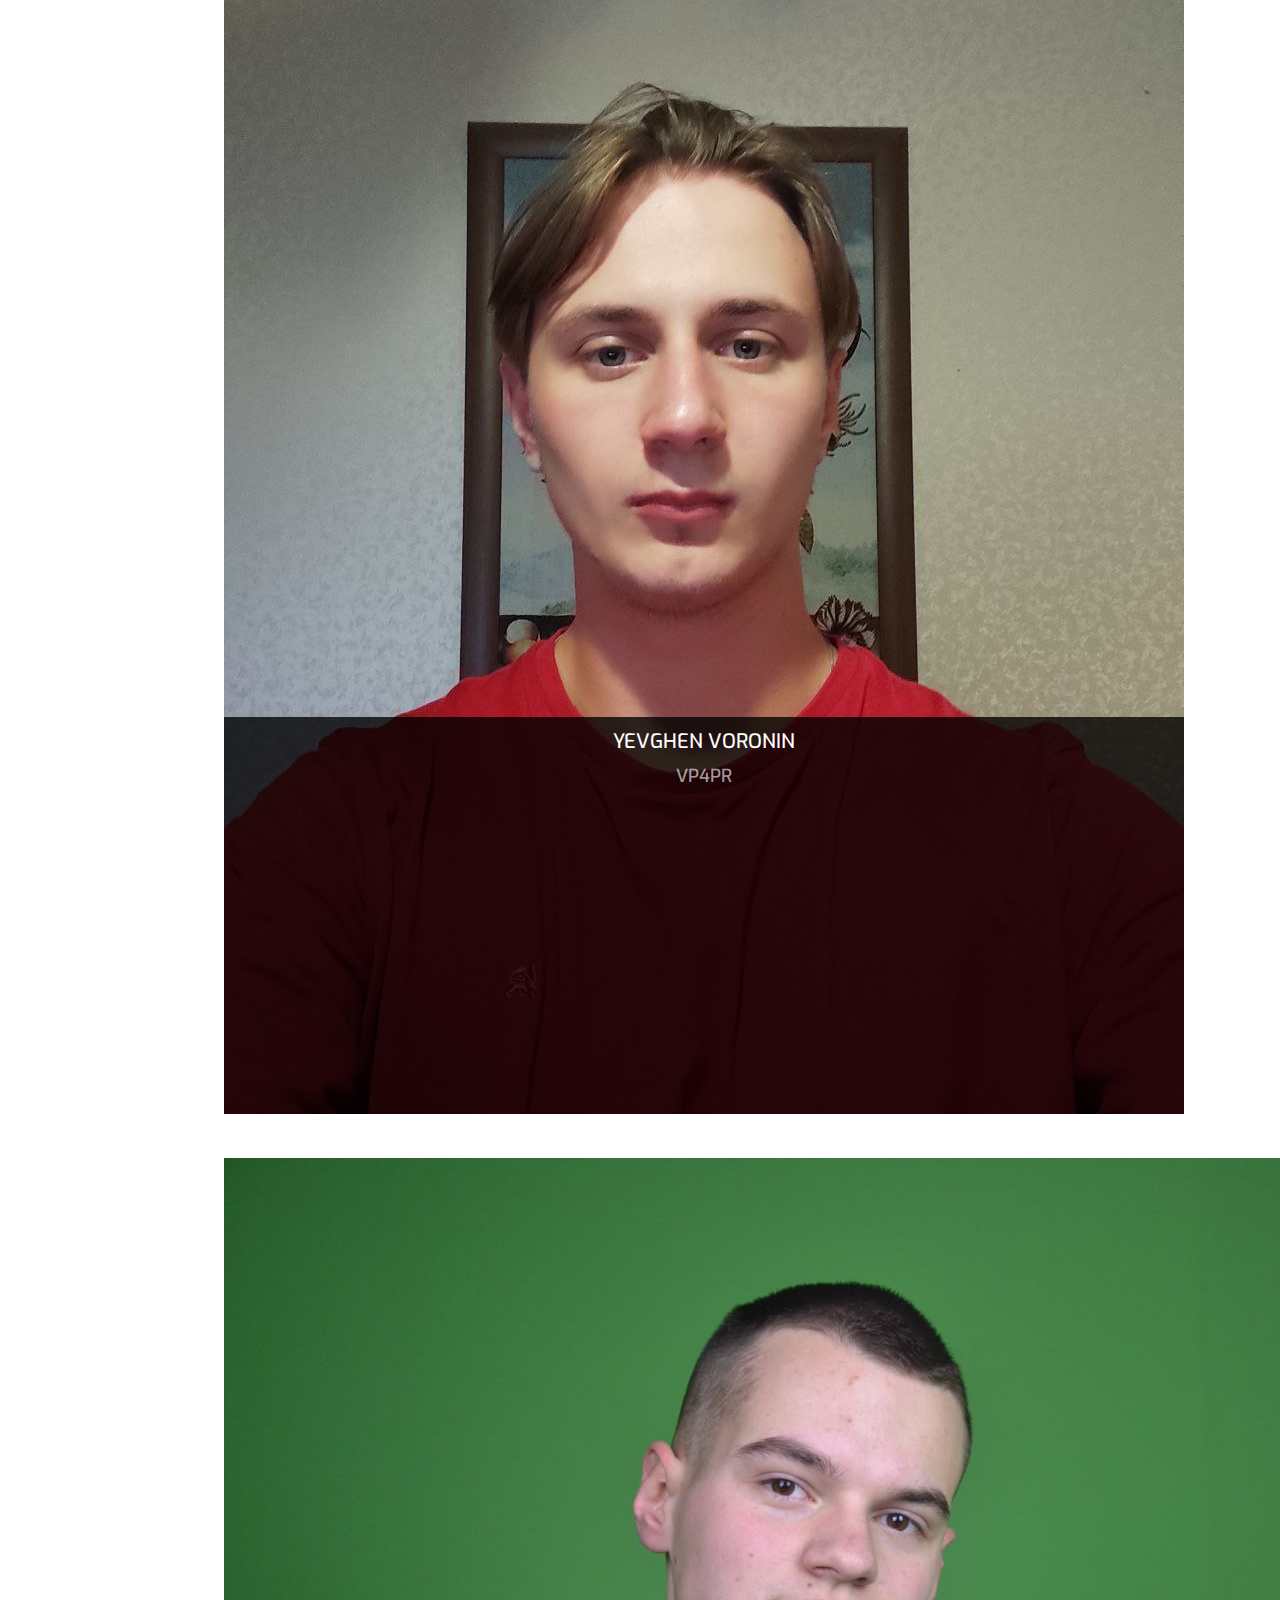
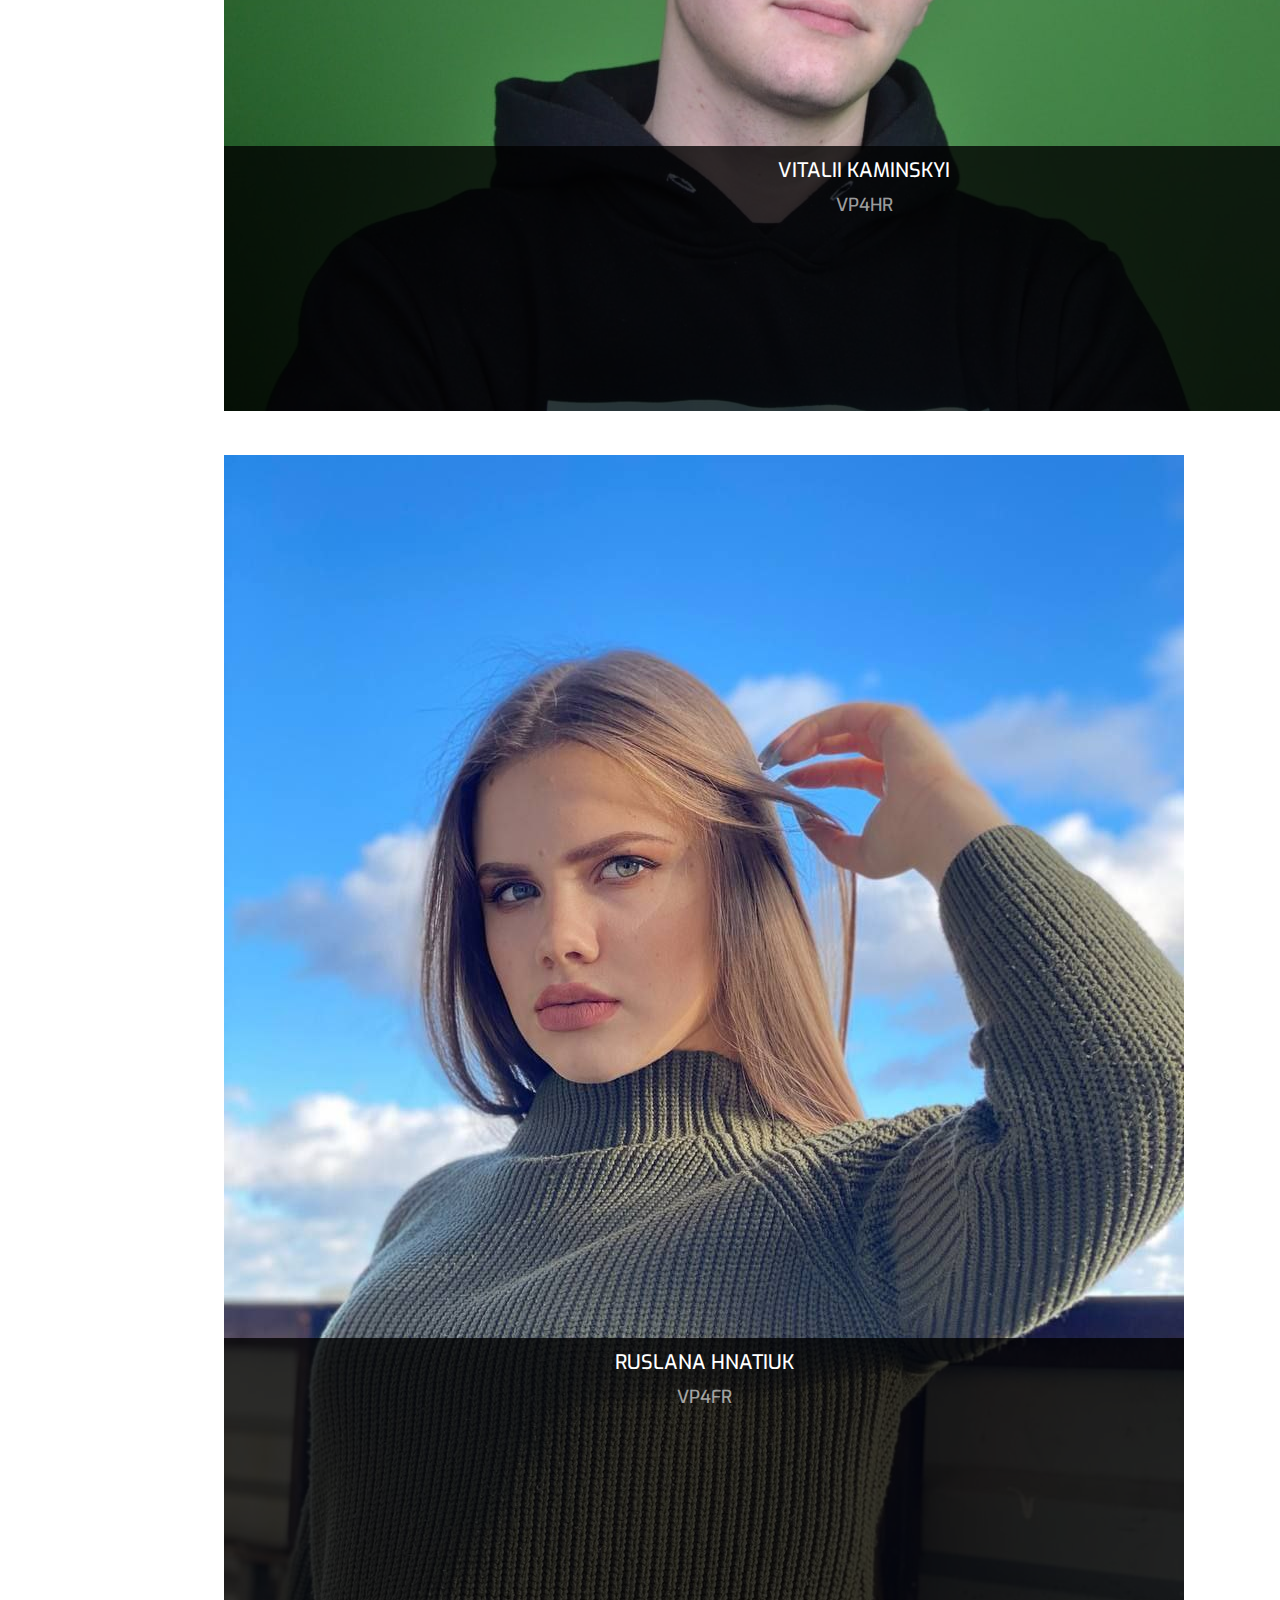
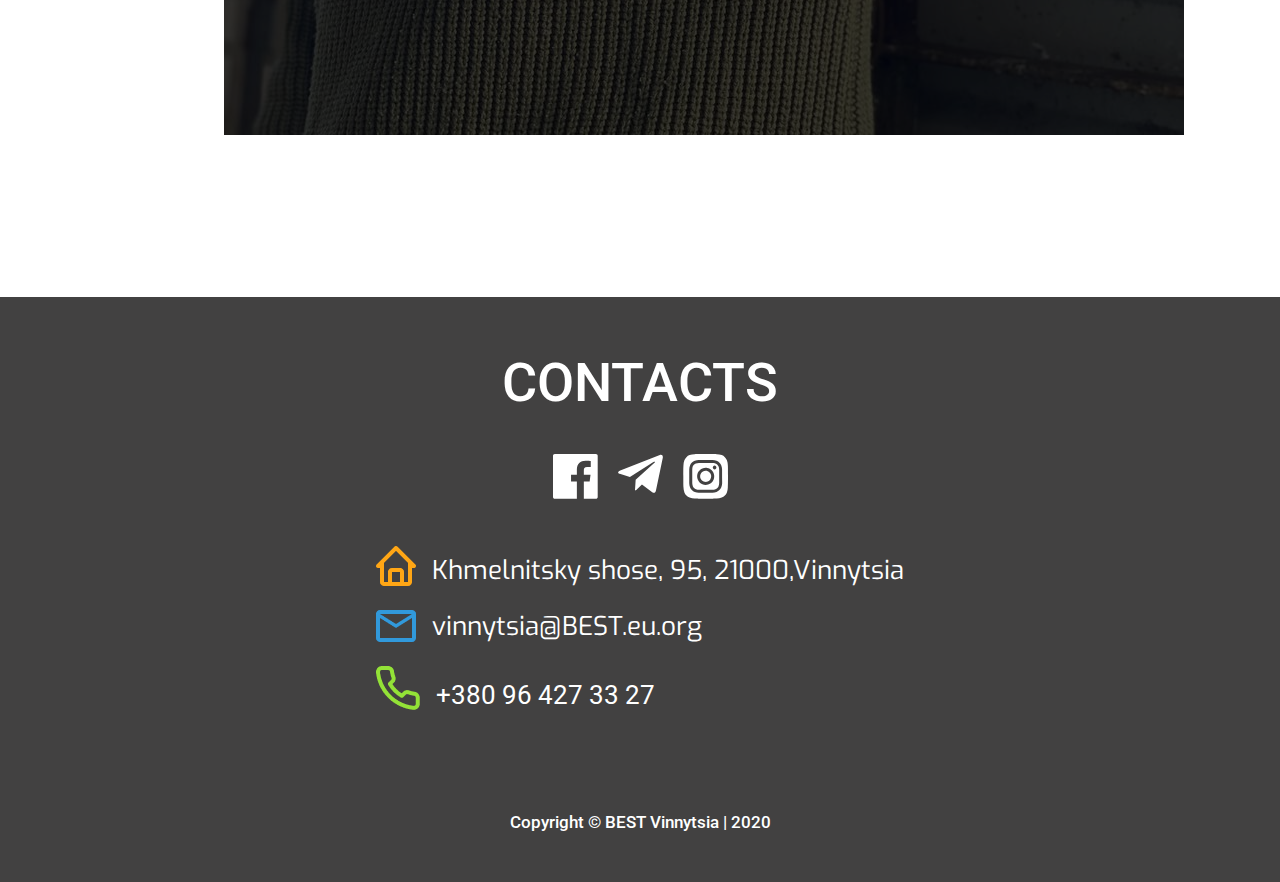
==== commit 105b4723: "Update index.html" ====
--- a/index.html
+++ b/index.html
@@ -810,7 +810,7 @@
                 <div class="section-body">
                     <div class="board-item">
                         <picture>
-                            <img src="img/board1.png" alt="Kudrevich Vadym President">
+                            <img src="img/newboard1.jpg" alt="Kudrevich Vadym President">
                         </picture>
                         <div class="board-description">
                             <h4 class="board__name">Kudrevich Vadym</h4>
@@ -820,7 +820,7 @@
                     </div>
                     <div class="board-item">
                         <picture>
-                            <img src="img/board2.png" alt="Anastasiia Monastyrska Secretary">
+                            <img src="img/newboard2.jpg" alt="Anastasiia Monastyrska Secretary">
                         </picture>
                         <div class="board-description">
                             <h4 class="board__name">Anastasiia Monastyrska</h4>
@@ -830,7 +830,7 @@
                     </div>
                     <div class="board-item">
                         <picture>
-                            <img src="img/board3.jpg" alt="Viktoria Goncharuk Treasurer">
+                            <img src="img/newboard3.jpg" alt="Viktoria Goncharuk Treasurer">
                         </picture>
                         <div class="board-description">
                             <h4 class="board__name">Viktoria Goncharuk</h4>
@@ -840,7 +840,7 @@
                     </div>
                     <div class="board-item">
                         <picture>
-                            <img src="img/board4.png" alt="Yevghen Voronin VP4PR">
+                            <img src="img/newboard4.jpg" alt="Yevghen Voronin VP4PR">
                         </picture>
                         <div class="board-description">
                             <h4 class="board__name">Yevghen Voronin</h4>
@@ -850,7 +850,7 @@
                     </div>
                     <div class="board-item">
                         <picture>
-                            <img src="img/board5.png" alt="Vitalii Kaminskyi VP4HR">
+                            <img src="img/newboard5.jpg" alt="Vitalii Kaminskyi VP4HR">
                         </picture>
                         <div class="board-description">
                             <h4 class="board__name">Vitalii Kaminskyi</h4>
@@ -859,7 +859,7 @@
                          </div>
                      </div>
                     <div class="board-item">
-                        <img src="img/board6.png" alt="Ruslana Hnatiuk VP4FR">
+                        <img src="img/newboard6.jpg" alt="Ruslana Hnatiuk VP4FR">
                         <div class="board-description">
                             <h4 class="board__name">Ruslana Hnatiuk</h4>
                             <h5 class="board__role">VP4FR</h5>
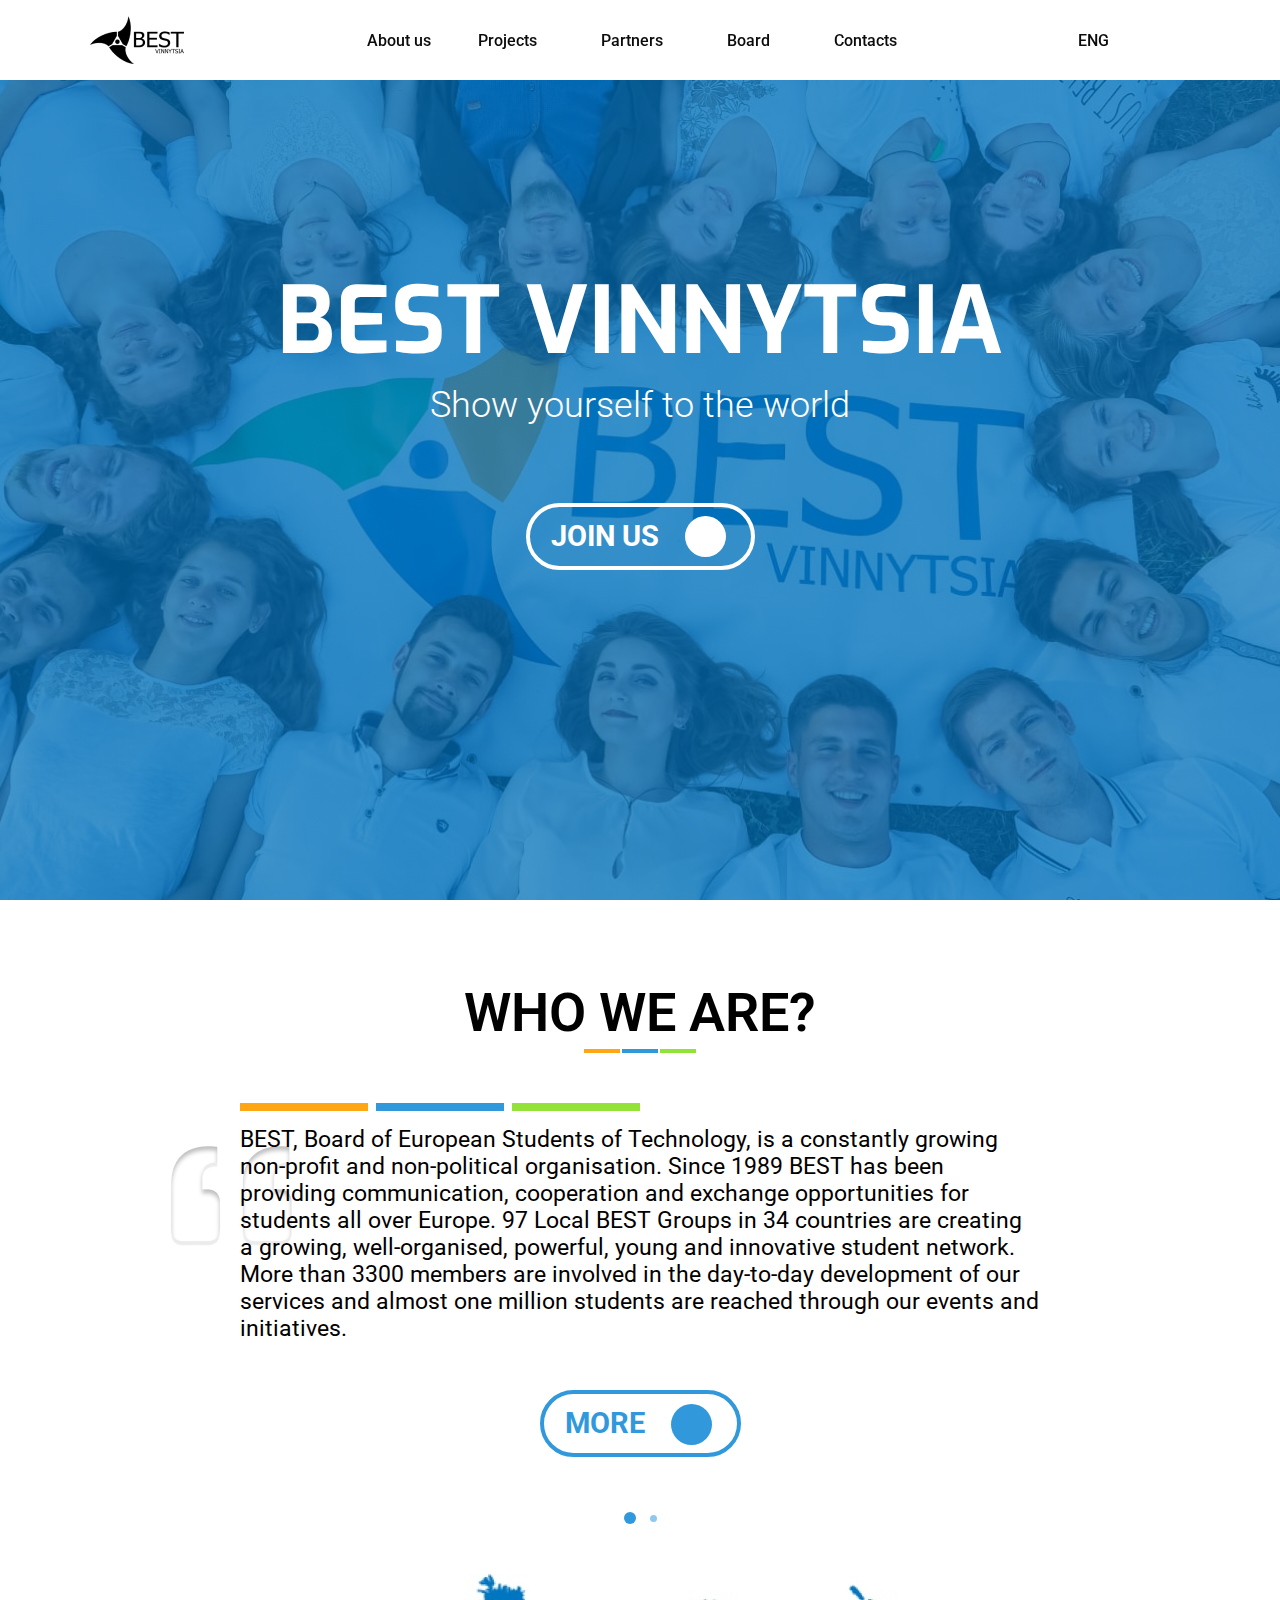
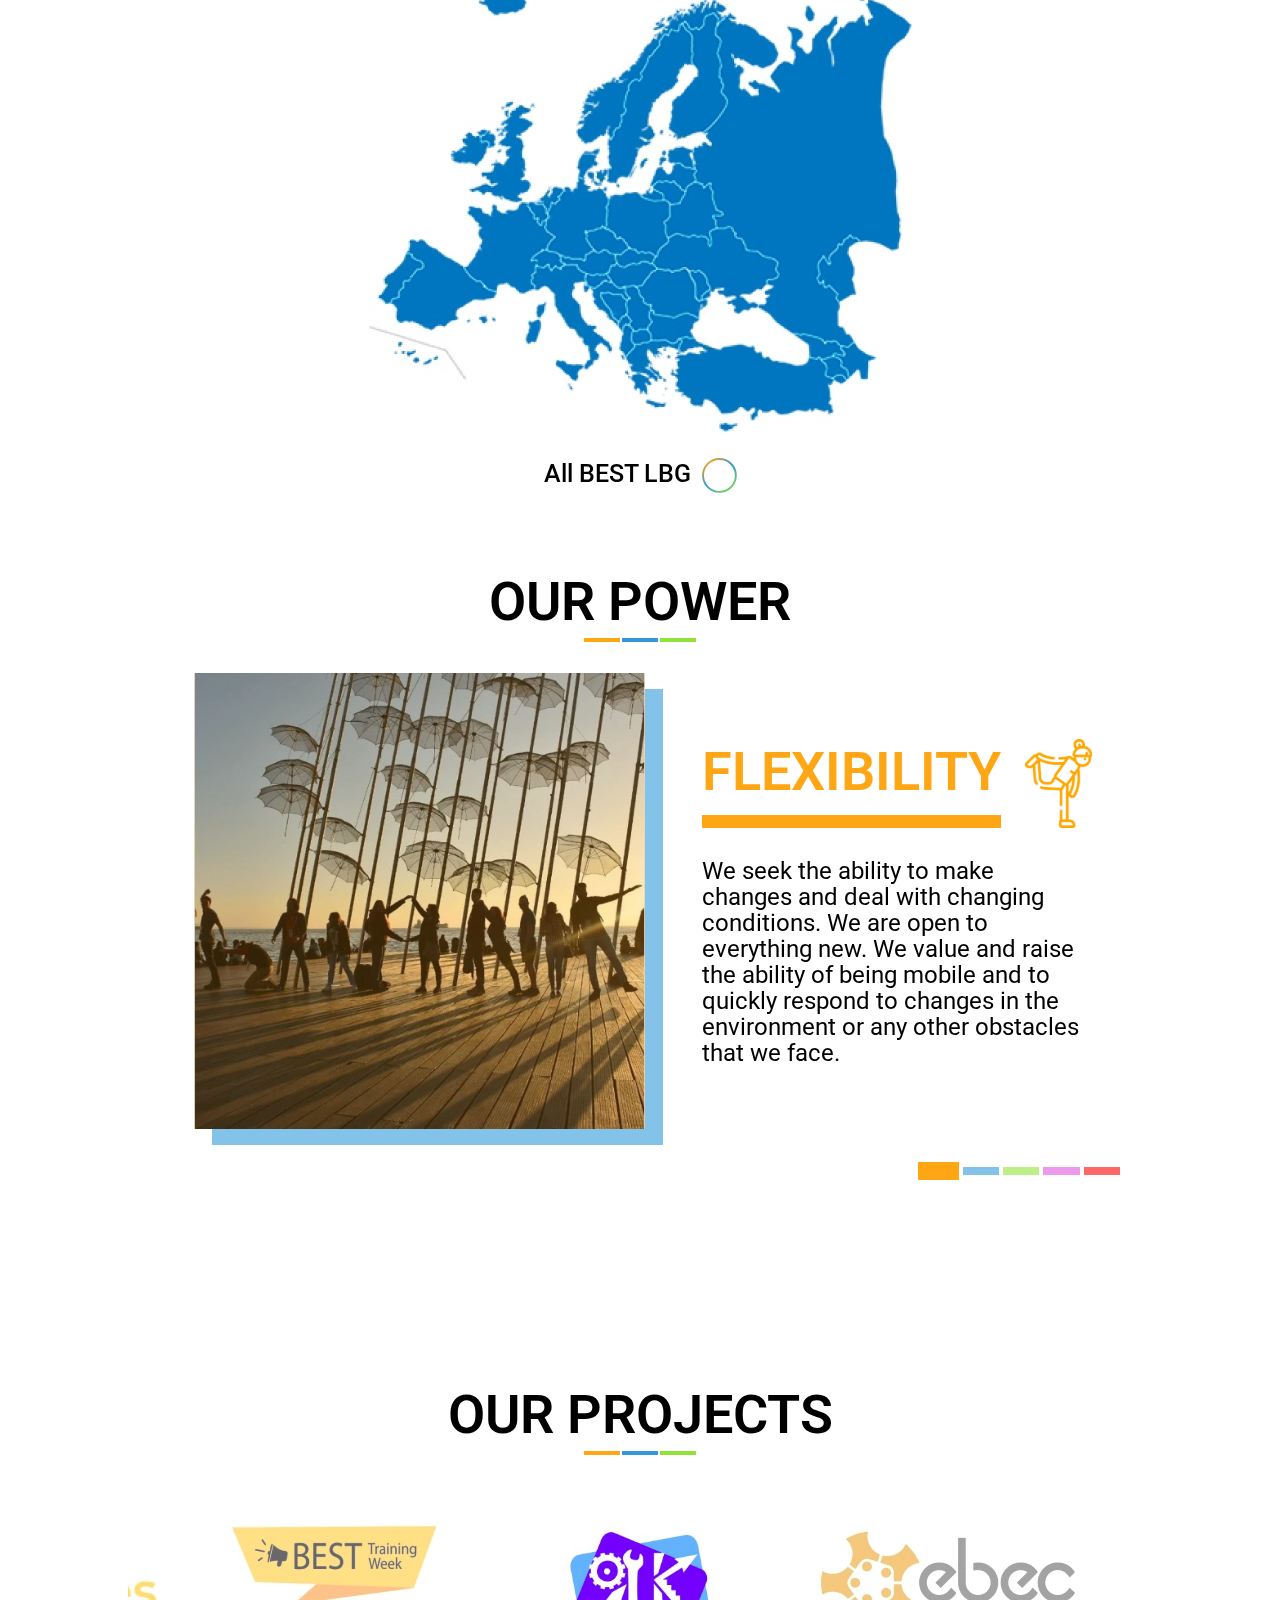
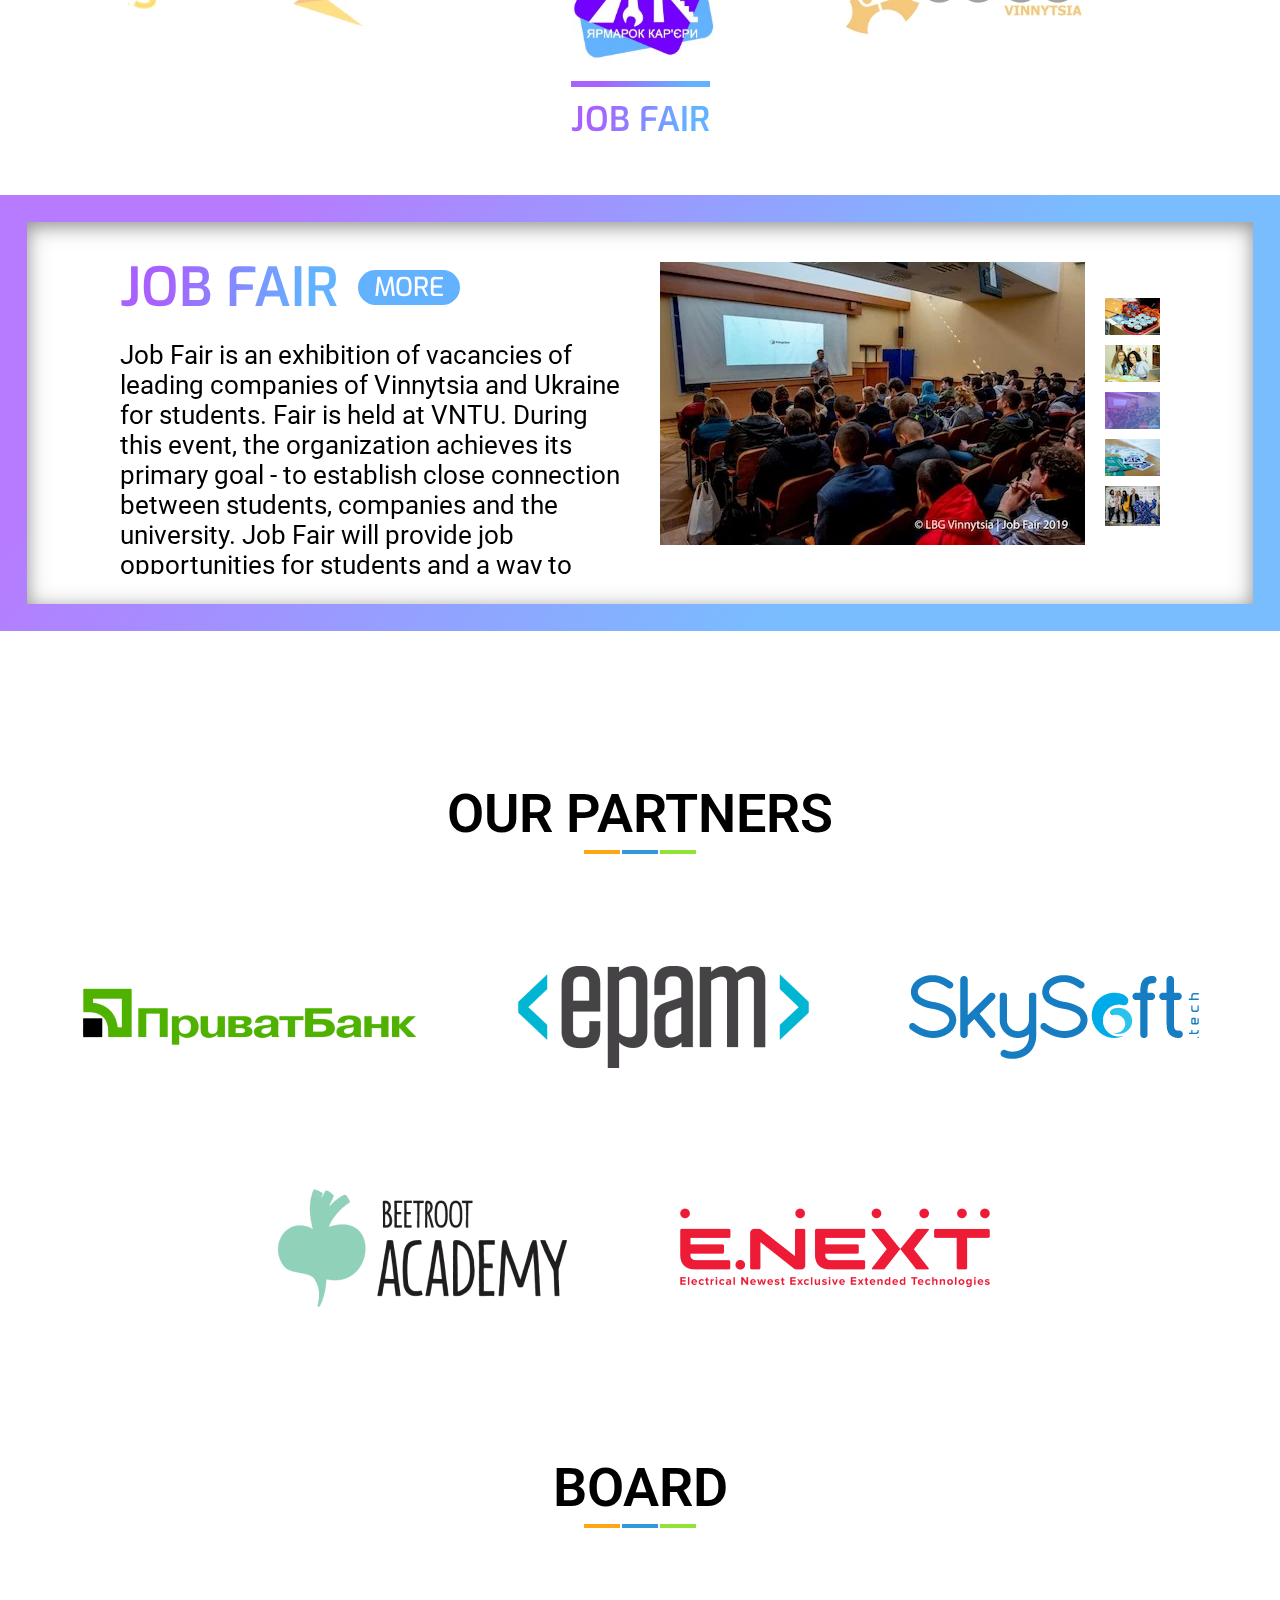
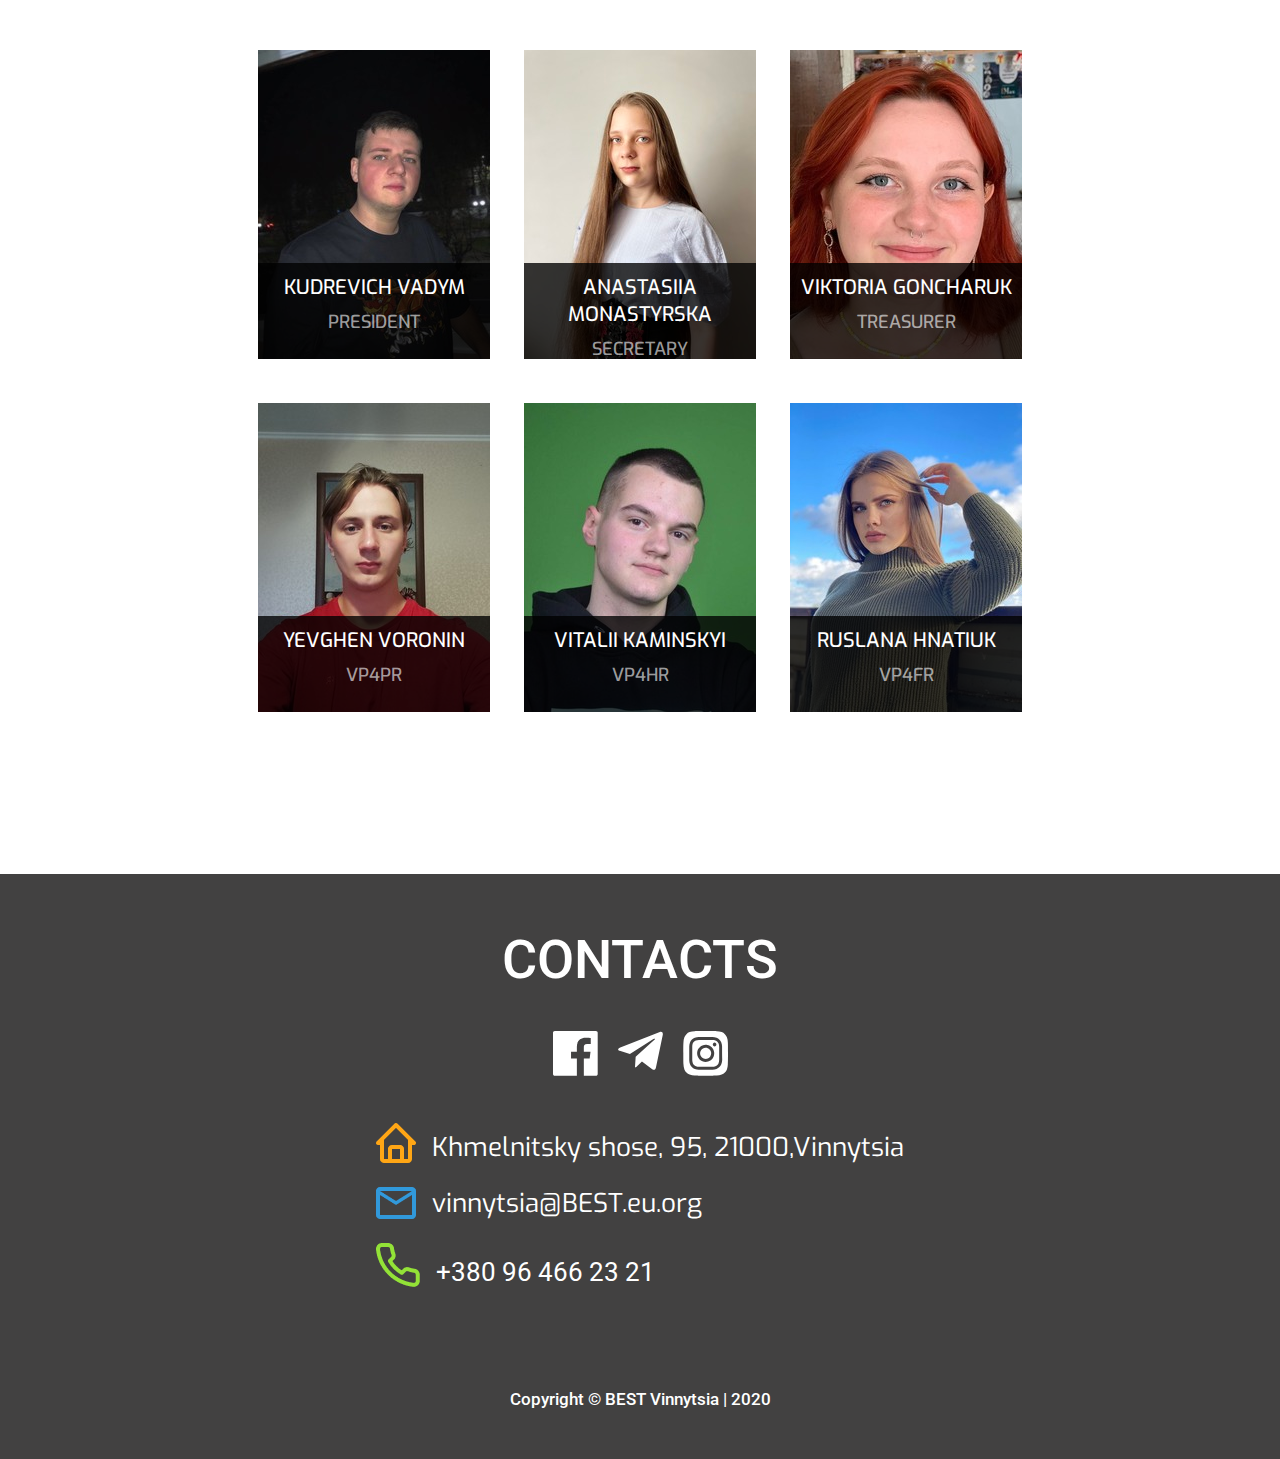
==== commit de7ec9c1: "Update index.html" ====
--- a/index.html
+++ b/index.html
@@ -907,7 +907,7 @@
         </div>
         <div class="footer-data__line">
             <img src="img/footer-icon3.png" alt="phone icon" class="footer-data-icon">
-            <a href="tel:+380964273327" class="footer-data__text">+380 96 427 33 27</a>
+            <a href="tel:+380964662321" class="footer-data__text">+380 96 466 23 21</a>
         </div>
     </div>
     <p class="footer-copywriter-line">
